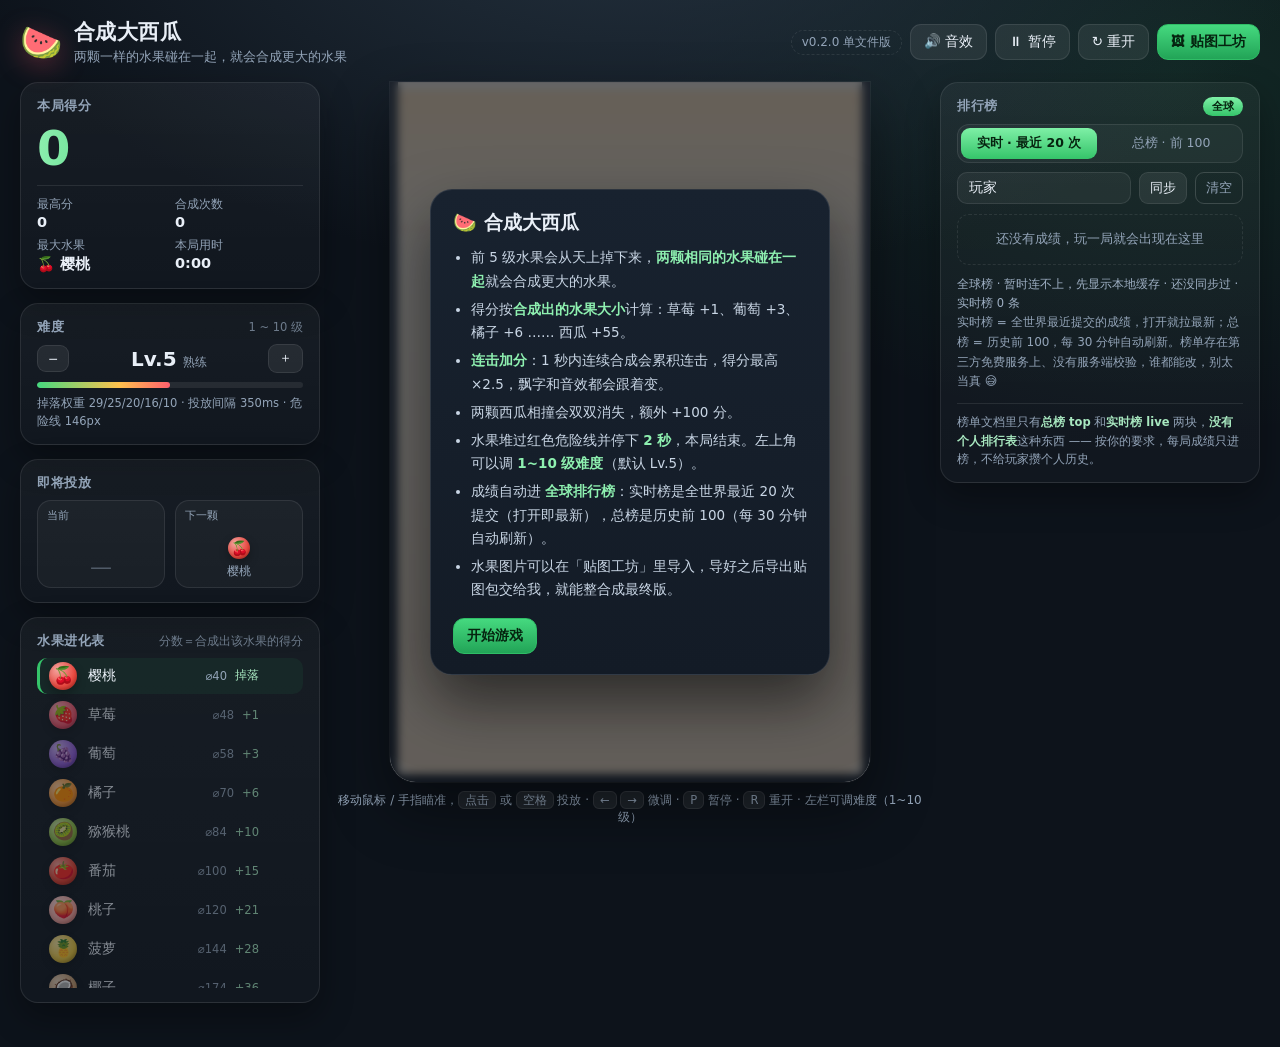
==== 合成大西瓜-单文件版.html @ 617795c7 "feat: 合成大西瓜（11 级水果 / 连击加分 / 1-10 级难度 / 全球排行榜） - 物理：Matter.js，关闭 sleeping 修掉水果半空卡住不下落的 bug，12 次迭代保证堆叠" ====
<!doctype html>
<!--
  合成大西瓜 · 单文件版（自动生成，请勿手改）
  生成时间：2026/10/1 21:22:23
  来源：css/style.css + vendor/matter.min.js + js/config.js + js/assets-builtin.js + js/assets.js + js/boards.js + js/transport.js + js/sync.js + js/engine.js + js/render.js + js/ui.js + js/game.js
  重新生成：node tools/build-single.cjs
-->
<html lang="zh-CN">
  <head>
    <meta charset="utf-8" />
    <meta name="viewport" content="width=device-width, initial-scale=1, viewport-fit=cover" />
    <meta name="color-scheme" content="dark" />
    <title>合成大西瓜 · 单文件版</title>
<style>
/* ===== css/style.css ===== */
/* 合成大西瓜 · 界面样式 */
:root {
  --bg-0: #0d131b;
  --bg-1: #1a2531;
  --panel: rgba(255, 255, 255, 0.045);
  --panel-2: rgba(255, 255, 255, 0.02);
  --line: rgba(255, 255, 255, 0.09);
  --text: #e9eff7;
  --muted: #93a4b8;
  --accent: #35c46a;
  --accent-2: #ffc14d;
  --danger: #ff5f6d;
  --radius: 18px;
  --shadow: 0 14px 34px rgba(0, 0, 0, 0.32);
}

* {
  box-sizing: border-box;
}

html,
body {
  margin: 0;
  padding: 0;
  /* 抽屉是靠 transform 停在屏幕右侧外面的，不禁掉横向溢出会出现横向滚动条 */
  overflow-x: hidden;
}

body {
  min-height: 100vh;
  color: var(--text);
  background:
    radial-gradient(1100px 620px at 50% -12%, #24323f 0%, rgba(36, 50, 63, 0) 62%),
    radial-gradient(760px 520px at 92% 8%, rgba(53, 196, 106, 0.12) 0%, rgba(53, 196, 106, 0) 70%),
    var(--bg-0);
  background-attachment: fixed;
  font-family: 'PingFang SC', 'Microsoft YaHei', system-ui, -apple-system, 'Segoe UI', sans-serif;
  -webkit-font-smoothing: antialiased;
}

.app {
  max-width: 1320px;
  margin: 0 auto;
  padding: 18px 20px 44px;
}

/* ---------- 顶栏 ---------- */

.topbar {
  display: flex;
  align-items: center;
  justify-content: space-between;
  gap: 16px;
  flex-wrap: wrap;
  margin-bottom: 16px;
}

.brand {
  display: flex;
  align-items: center;
  gap: 12px;
}

.brand-logo {
  font-size: 34px;
  line-height: 1;
  filter: drop-shadow(0 6px 14px rgba(255, 90, 110, 0.35));
}

.brand-text h1 {
  margin: 0;
  font-size: 21px;
  letter-spacing: 0.4px;
}

.brand-text p {
  margin: 3px 0 0;
  font-size: 12.5px;
  color: var(--muted);
}

.top-actions {
  display: flex;
  align-items: center;
  gap: 8px;
  flex-wrap: wrap;
}

.version {
  font-size: 12px;
  color: var(--muted);
  border: 1px dashed var(--line);
  border-radius: 999px;
  padding: 3px 10px;
}

/* ---------- 按钮 ---------- */

.btn {
  font: inherit;
  font-size: 13.5px;
  color: var(--text);
  background: rgba(255, 255, 255, 0.07);
  border: 1px solid var(--line);
  border-radius: 11px;
  padding: 8px 13px;
  cursor: pointer;
  transition: transform 0.12s ease, background 0.15s ease, border-color 0.15s ease;
}

.btn:hover:not(:disabled) {
  background: rgba(255, 255, 255, 0.12);
  border-color: rgba(255, 255, 255, 0.2);
}

.btn:active:not(:disabled) {
  transform: translateY(1px);
}

.btn:disabled {
  opacity: 0.4;
  cursor: not-allowed;
}

.btn-primary {
  background: linear-gradient(180deg, #45d97f, #22a457);
  border-color: #2fbd66;
  color: #05230f;
  font-weight: 700;
}

.btn-primary:hover:not(:disabled) {
  background: linear-gradient(180deg, #55e58d, #29b462);
}

.btn-ghost {
  background: transparent;
  border-color: rgba(255, 255, 255, 0.16);
  color: var(--muted);
}

.btn-ghost:hover:not(:disabled) {
  color: var(--text);
}

.btn-mini {
  font-size: 12.5px;
  padding: 5px 10px;
  border-radius: 9px;
}

/* ---------- 布局 ---------- */

.notice {
  margin-bottom: 14px;
  padding: 10px 14px;
  border-radius: 13px;
  background: rgba(255, 193, 77, 0.1);
  border: 1px solid rgba(255, 193, 77, 0.38);
  color: #ffd88a;
  font-size: 12.5px;
  line-height: 1.65;
}

.notice b {
  color: #ffe9bb;
}


.layout {
  display: grid;
  grid-template-columns: 300px minmax(320px, 1fr) 320px;
  grid-template-areas: 'left stage right';
  gap: 16px;
  align-items: start;
}

.col-left {
  grid-area: left;
}
.stage {
  grid-area: stage;
}
.col-right {
  grid-area: right;
}

.col {
  display: flex;
  flex-direction: column;
  gap: 14px;
}

@media (max-width: 1180px) {
  .layout {
    grid-template-columns: 280px minmax(320px, 1fr);
    grid-template-areas:
      'left stage'
      'right stage';
  }
}

@media (max-width: 880px) {
  .layout {
    grid-template-columns: 1fr;
    grid-template-areas:
      'stage'
      'left'
      'right';
  }
}

/* ---------- 面板 ---------- */

.panel {
  background: linear-gradient(180deg, var(--panel), var(--panel-2));
  border: 1px solid var(--line);
  border-radius: var(--radius);
  box-shadow: var(--shadow);
  padding: 14px 16px;
}

.panel-head {
  display: flex;
  align-items: baseline;
  justify-content: space-between;
  gap: 8px;
  margin-bottom: 8px;
}

.panel-title {
  font-size: 13px;
  font-weight: 600;
  color: var(--muted);
  letter-spacing: 0.5px;
}

.panel-hint {
  font-size: 11.5px;
  color: rgba(147, 164, 184, 0.7);
}

.muted {
  color: var(--muted);
  font-size: 12px;
}

/* 记分显示器 */

.score-value {
  font-size: 48px;
  font-weight: 800;
  line-height: 1.05;
  letter-spacing: -1.5px;
  font-variant-numeric: tabular-nums;
  background: linear-gradient(96deg, #8ef0b0 0%, #35c46a 55%, #f4d35e 100%);
  -webkit-background-clip: text;
  background-clip: text;
  color: transparent;
}

.score-value.is-bump {
  animation: bump 0.28s ease;
}

@keyframes bump {
  0% {
    transform: scale(1);
  }
  40% {
    transform: scale(1.09);
  }
  100% {
    transform: scale(1);
  }
}

.score-delta {
  font-size: 15px;
  font-weight: 700;
  color: var(--accent-2);
  opacity: 0;
  transform: translateY(6px);
}

.score-delta.is-pop {
  animation: delta 0.75s ease forwards;
}

@keyframes delta {
  0% {
    opacity: 0;
    transform: translateY(8px);
  }
  25% {
    opacity: 1;
    transform: translateY(0);
  }
  100% {
    opacity: 0;
    transform: translateY(-10px);
  }
}

.score-grid {
  display: grid;
  grid-template-columns: 1fr 1fr;
  gap: 8px 10px;
  margin-top: 12px;
  padding-top: 11px;
  border-top: 1px solid var(--line);
}

.score-grid > div {
  display: flex;
  flex-direction: column;
  gap: 2px;
}

.score-grid .k {
  font-size: 11.5px;
  color: var(--muted);
}

.score-grid b {
  font-size: 14.5px;
  font-variant-numeric: tabular-nums;
}

/* 预告 */

.next-row {
  display: grid;
  grid-template-columns: 1fr 1fr;
  gap: 10px;
}

.next-box {
  position: relative;
  display: flex;
  align-items: flex-end;
  justify-content: center;
  min-height: 88px;
  padding: 10px 8px 8px;
  border-radius: 14px;
  background: rgba(255, 255, 255, 0.035);
  border: 1px solid var(--line);
}

.next-tag {
  position: absolute;
  top: 7px;
  left: 9px;
  font-size: 11px;
  color: var(--muted);
}

.next-fruit {
  display: flex;
  flex-direction: column;
  align-items: center;
  gap: 5px;
}

.preview-name {
  font-size: 11.5px;
  color: var(--muted);
}

.fruit-chip {
  display: inline-grid;
  place-items: center;
  border-radius: 50%;
  overflow: hidden;
  line-height: 1;
  box-shadow: 0 4px 10px rgba(0, 0, 0, 0.28), inset 0 -2px 4px rgba(0, 0, 0, 0.15);
  flex: none;
}

.fruit-chip img {
  width: 100%;
  height: 100%;
  object-fit: contain;
  display: block;
}

/* 进化表 */

.chain {
  list-style: none;
  margin: 0;
  padding: 0;
  max-height: 330px;
  overflow-y: auto;
  display: flex;
  flex-direction: column;
  gap: 3px;
}

.chain-row {
  display: grid;
  grid-template-columns: 34px 1fr auto auto 30px;
  align-items: center;
  gap: 8px;
  padding: 4px 6px;
  border-radius: 10px;
  border-left: 3px solid transparent;
  opacity: 0.52;
  transition: opacity 0.18s ease, background 0.18s ease;
}

.chain-row.is-reached {
  opacity: 1;
  border-left-color: var(--accent);
  background: rgba(53, 196, 106, 0.07);
}

.chain-name {
  font-size: 13.5px;
}

.chain-size,
.chain-score {
  font-size: 11.5px;
  color: var(--muted);
  font-variant-numeric: tabular-nums;
}

.chain-score {
  color: #a8e8c0;
}

.chain-count {
  font-size: 11.5px;
  color: var(--accent-2);
  text-align: right;
  font-variant-numeric: tabular-nums;
}

.chain-swatch {
  display: grid;
  place-items: center;
}

/* ---------- 游戏画面 ---------- */

.stage {
  display: flex;
  flex-direction: column;
  align-items: center;
  gap: 10px;
}

.board-wrap {
  position: relative;
  width: 100%;
  max-width: 480px;
  border-radius: 0 0 26px 26px;
  overflow: hidden;
  box-shadow: 0 26px 60px rgba(0, 0, 0, 0.45), 0 0 0 1px rgba(255, 255, 255, 0.06);
  background: #fdf7ee;
}

#stage-canvas {
  display: block;
  width: 100%;
  height: auto;
  touch-action: none;
  cursor: crosshair;
}

.stage-hint {
  margin: 0;
  font-size: 12px;
  color: var(--muted);
  text-align: center;
}

kbd {
  font-family: inherit;
  font-size: 11.5px;
  padding: 1px 6px;
  border-radius: 6px;
  background: rgba(255, 255, 255, 0.08);
  border: 1px solid var(--line);
}

/* 覆盖层 */

.overlay {
  position: absolute;
  inset: 0;
  /* 用 display 控制显示/隐藏：靠 opacity 过渡的话，首帧或截图时可能还停在透明状态 */
  display: none;
  place-items: center;
  padding: 18px;
  background: rgba(9, 14, 20, 0.62);
  backdrop-filter: blur(4px);
  z-index: 5;
}

.overlay.is-open {
  display: grid;
  animation: overlayIn 0.2s ease;
}

@keyframes overlayIn {
  /* 起点不设成 0：首帧就要看得见，避免任何「明明显示了却看不见」的情况 */
  from {
    opacity: 0.4;
  }
  to {
    opacity: 1;
  }
}

.overlay-card {
  width: 100%;
  max-width: 400px;
  max-height: 100%;
  overflow-y: auto;
  background: linear-gradient(180deg, #18222f, #131b26);
  border: 1px solid rgba(255, 255, 255, 0.11);
  border-radius: 22px;
  box-shadow: 0 28px 60px rgba(0, 0, 0, 0.55);
  padding: 20px 22px;
}

.overlay-card h2 {
  margin: 0 0 10px;
  font-size: 19px;
}

.overlay-body {
  font-size: 13.5px;
  color: #c9d6e5;
  line-height: 1.72;
}

.overlay-body p {
  margin: 0 0 8px;
}

.rules {
  margin: 0;
  padding-left: 18px;
  display: flex;
  flex-direction: column;
  gap: 5px;
}

.rules b {
  color: #8ef0b0;
}

.overlay-actions {
  display: flex;
  gap: 9px;
  flex-wrap: wrap;
  margin-top: 16px;
}

.result-score {
  font-size: 40px;
  font-weight: 800;
  letter-spacing: -1px;
  font-variant-numeric: tabular-nums;
  color: #8ef0b0;
  line-height: 1.1;
}

.result-score span {
  font-size: 14px;
  margin-left: 5px;
  color: var(--muted);
  font-weight: 500;
}

.result-grid {
  display: grid;
  grid-template-columns: 1fr 1fr;
  gap: 8px 12px;
  margin: 12px 0;
  padding: 11px 0;
  border-top: 1px solid var(--line);
  border-bottom: 1px solid var(--line);
}

.result-grid > div {
  display: flex;
  flex-direction: column;
  gap: 2px;
}

.result-grid .k {
  font-size: 11.5px;
  color: var(--muted);
}

.result-rank {
  margin: 0 0 6px;
  font-size: 14px;
}

.result-rank b {
  color: var(--accent-2);
  font-size: 17px;
}

.result-note {
  margin: 0;
  font-size: 12px;
  color: var(--muted);
}

/* ---------- 排行榜 ---------- */

.live-dot {
  font-size: 11px;
  color: #06230f;
  background: linear-gradient(180deg, #7ef0a6, #35c46a);
  border-radius: 999px;
  padding: 2px 9px;
  font-weight: 700;
}

.lb-player-row {
  display: flex;
  gap: 8px;
  margin-bottom: 10px;
}

.lb-player-row input {
  flex: 1;
  min-width: 0;
  font: inherit;
  font-size: 13.5px;
  color: var(--text);
  background: rgba(255, 255, 255, 0.05);
  border: 1px solid var(--line);
  border-radius: 10px;
  padding: 7px 11px;
}

.lb-player-row input:focus {
  outline: none;
  border-color: rgba(53, 196, 106, 0.6);
}

.lb-list {
  list-style: none;
  margin: 0;
  padding: 0;
  display: flex;
  flex-direction: column;
  gap: 4px;
  max-height: 420px;
  overflow-y: auto;
}

.lb-item {
  display: grid;
  grid-template-columns: 26px 1fr 24px auto auto;
  align-items: center;
  gap: 8px;
  padding: 7px 8px;
  border-radius: 11px;
  background: rgba(255, 255, 255, 0.03);
  border: 1px solid transparent;
  font-size: 13px;
}

.lb-rank {
  display: grid;
  place-items: center;
  width: 22px;
  height: 22px;
  border-radius: 7px;
  font-size: 12px;
  font-weight: 700;
  background: rgba(255, 255, 255, 0.07);
  color: var(--muted);
}

.lb-top1 .lb-rank {
  background: linear-gradient(180deg, #ffdd7a, #eeb02c);
  color: #3d2600;
}
.lb-top2 .lb-rank {
  background: linear-gradient(180deg, #e4ecf5, #b6c4d4);
  color: #22303f;
}
.lb-top3 .lb-rank {
  background: linear-gradient(180deg, #f0b98a, #cf8a4f);
  color: #3a1f05;
}

.lb-name {
  overflow: hidden;
  text-overflow: ellipsis;
  white-space: nowrap;
}

.lb-score {
  font-weight: 700;
  font-variant-numeric: tabular-nums;
  color: #a8e8c0;
}

.lb-when {
  font-size: 11px;
  color: var(--muted);
  white-space: nowrap;
}

.lb-item.is-new {
  border-color: rgba(53, 196, 106, 0.7);
  animation: newRow 1.6s ease;
}

@keyframes newRow {
  0% {
    background: rgba(53, 196, 106, 0.45);
    transform: translateX(6px);
  }
  100% {
    background: rgba(255, 255, 255, 0.03);
    transform: translateX(0);
  }
}

.lb-empty {
  padding: 16px 10px;
  text-align: center;
  font-size: 12.5px;
  color: var(--muted);
  border: 1px dashed var(--line);
  border-radius: 12px;
}

.lb-note {
  margin: 11px 0 0;
  font-size: 11.5px;
  line-height: 1.6;
  color: var(--muted);
  border-top: 1px solid var(--line);
  padding-top: 9px;
}

.lb-note b {
  color: #a8e8c0;
}

/* ---------- 贴图工坊抽屉 ---------- */

.drawer {
  position: fixed;
  top: 0;
  right: 0;
  bottom: 0;
  width: min(450px, 94vw);
  background: linear-gradient(180deg, #151e29, #101822);
  border-left: 1px solid rgba(255, 255, 255, 0.09);
  box-shadow: -24px 0 60px rgba(0, 0, 0, 0.45);
  transform: translateX(103%);
  visibility: hidden;
  transition: transform 0.26s cubic-bezier(0.22, 0.61, 0.36, 1), visibility 0.26s;
  z-index: 50;
  display: flex;
  flex-direction: column;
}

.drawer.is-open {
  transform: none;
  visibility: visible;
}

.drawer-head {
  display: flex;
  align-items: flex-start;
  justify-content: space-between;
  gap: 10px;
  padding: 16px 18px 12px;
  border-bottom: 1px solid var(--line);
}

.drawer-head h2 {
  margin: 0;
  font-size: 16px;
}

.drawer-sub {
  margin: 3px 0 0;
  font-size: 12px;
  color: var(--muted);
}

.drawer-body {
  padding: 14px 18px 26px;
  overflow-y: auto;
  display: flex;
  flex-direction: column;
  gap: 12px;
}

.drawer-intro {
  font-size: 12.5px;
  line-height: 1.75;
  color: #b7c5d6;
  background: rgba(255, 255, 255, 0.035);
  border: 1px solid var(--line);
  border-radius: 13px;
  padding: 11px 13px;
}

.drawer-intro p {
  margin: 0;
}

.drawer-intro b {
  color: #8ef0b0;
}

code {
  font-family: ui-monospace, 'Cascadia Mono', Consolas, monospace;
  font-size: 11.5px;
  background: rgba(255, 255, 255, 0.09);
  padding: 1px 5px;
  border-radius: 6px;
}

.drawer-actions {
  display: flex;
  gap: 8px;
  flex-wrap: wrap;
}

.asset-status {
  font-size: 12px;
  color: var(--muted);
}

.status-line {
  display: flex;
  flex-wrap: wrap;
  gap: 6px 14px;
  align-items: center;
}

.status-mode {
  color: #a8e8c0;
  font-weight: 600;
}

.status-note {
  margin-top: 5px;
  color: var(--accent-2);
}

.slots {
  list-style: none;
  margin: 0;
  padding: 0;
  display: flex;
  flex-direction: column;
  gap: 7px;
}

.slot {
  display: grid;
  grid-template-columns: 54px 1fr auto;
  align-items: center;
  gap: 11px;
  padding: 9px 11px;
  border-radius: 14px;
  background: rgba(255, 255, 255, 0.03);
  border: 1px solid var(--line);
  transition: border-color 0.15s ease, background 0.15s ease;
}

.slot.is-drop {
  border-color: rgba(53, 196, 106, 0.75);
  background: rgba(53, 196, 106, 0.09);
}

.slot.has-custom {
  border-color: rgba(53, 196, 106, 0.35);
}

.slot-preview {
  width: 50px;
  height: 50px;
  border-radius: 50%;
  display: grid;
  place-items: center;
  font-size: 26px;
  line-height: 1;
  overflow: hidden;
  box-shadow: inset 0 -3px 7px rgba(0, 0, 0, 0.18), 0 4px 10px rgba(0, 0, 0, 0.25);
}

.slot-preview img {
  width: 100%;
  height: 100%;
  object-fit: contain;
  display: block;
}

.slot-meta {
  display: flex;
  flex-direction: column;
  gap: 1px;
  min-width: 0;
}

.slot-meta b {
  font-size: 13.5px;
}

.slot-meta span {
  font-size: 11.5px;
  color: var(--muted);
}

.slot-src {
  font-style: normal;
  font-size: 11.5px;
  color: #7fd8a3;
  overflow: hidden;
  text-overflow: ellipsis;
  white-space: nowrap;
}

.slot-btns {
  display: flex;
  gap: 6px;
}

.lock-row {
  display: flex;
  align-items: center;
  gap: 10px;
  flex-wrap: wrap;
  padding-top: 10px;
  border-top: 1px solid var(--line);
}

.scrim {
  position: fixed;
  inset: 0;
  background: rgba(7, 11, 16, 0.55);
  backdrop-filter: blur(2px);
  z-index: 40;
}

/* ---------- 提示条 ---------- */

.toast-wrap {
  position: fixed;
  left: 50%;
  bottom: 26px;
  transform: translateX(-50%);
  display: flex;
  flex-direction: column;
  gap: 8px;
  align-items: center;
  z-index: 80;
  pointer-events: none;
  width: max-content;
  max-width: 92vw;
}

.toast {
  font-size: 13px;
  padding: 9px 15px;
  border-radius: 12px;
  background: rgba(22, 31, 42, 0.96);
  border: 1px solid var(--line);
  box-shadow: 0 14px 30px rgba(0, 0, 0, 0.4);
  animation: toastIn 0.22s ease;
  transition: opacity 0.5s ease, transform 0.5s ease;
}

.toast.is-out {
  opacity: 0;
  transform: translateY(8px);
}

.toast-ok {
  border-color: rgba(53, 196, 106, 0.55);
}

.toast-bad {
  border-color: rgba(255, 95, 109, 0.55);
}

@keyframes toastIn {
  from {
    opacity: 0;
    transform: translateY(10px);
  }
  to {
    opacity: 1;
    transform: translateY(0);
  }
}

/* 滚动条 */

.chain::-webkit-scrollbar,
.lb-list::-webkit-scrollbar,
.drawer-body::-webkit-scrollbar,
.overlay-card::-webkit-scrollbar {
  width: 8px;
}

.chain::-webkit-scrollbar-thumb,
.lb-list::-webkit-scrollbar-thumb,
.drawer-body::-webkit-scrollbar-thumb,
.overlay-card::-webkit-scrollbar-thumb {
  background: rgba(255, 255, 255, 0.12);
  border-radius: 8px;
}

.notice-error {
  background: rgba(255, 95, 109, 0.12);
  border-color: rgba(255, 95, 109, 0.5);
  color: #ffb3ba;
}

.preview-empty {
  font-size: 22px;
  color: rgba(147, 164, 184, 0.45);
}

/* ---------- 连击 ---------- */

.combo {
  display: none;
  position: relative;
  align-items: center;
  gap: 8px;
  margin-top: 7px;
  padding: 6px 10px 9px;
  border-radius: 12px;
  background: linear-gradient(90deg, rgba(255, 209, 102, 0.18), rgba(255, 209, 102, 0.04));
  border: 1px solid rgba(255, 209, 102, 0.35);
  overflow: hidden;
}

.combo.is-on {
  display: flex;
}

.combo.is-hot {
  border-color: rgba(255, 138, 76, 0.7);
  background: linear-gradient(90deg, rgba(255, 138, 76, 0.3), rgba(255, 209, 102, 0.06));
}

.combo-label {
  font-size: 11.5px;
  color: #ffd166;
  letter-spacing: 1px;
}

.combo b {
  font-size: 20px;
  line-height: 1;
  color: #ffd166;
  font-variant-numeric: tabular-nums;
}

.combo.is-hot b {
  color: #ff9f5a;
  text-shadow: 0 0 12px rgba(255, 138, 76, 0.65);
}

.combo-mult {
  font-size: 11.5px;
  color: #ffe9a8;
}

.combo-bar {
  position: absolute;
  left: 0;
  right: 0;
  bottom: 0;
  height: 3px;
  background: rgba(255, 255, 255, 0.12);
}

.combo-bar em {
  display: block;
  height: 100%;
  transform-origin: left center;
  background: linear-gradient(90deg, #ffd166, #ff8a4c);
}

/* ---------- 难度 ---------- */

.diff-row {
  display: flex;
  align-items: center;
  gap: 10px;
}

.diff-value {
  flex: 1;
  display: flex;
  align-items: baseline;
  justify-content: center;
  gap: 6px;
}

.diff-value b {
  font-size: 20px;
  font-variant-numeric: tabular-nums;
}

.diff-value span {
  font-size: 12px;
  color: var(--muted);
}

.diff-track {
  height: 6px;
  margin: 9px 0 7px;
  border-radius: 999px;
  background: rgba(255, 255, 255, 0.08);
  overflow: hidden;
}

.diff-track i {
  display: block;
  height: 100%;
  border-radius: 999px;
  background: linear-gradient(90deg, #45d97f, #ffc14d 62%, #ff5f6d);
  transition: width 0.18s ease;
}

.diff-hint {
  margin: 0;
  font-size: 11.5px;
  line-height: 1.5;
  color: var(--muted);
}

/* ---------- 排行榜状态 ---------- */

.lb-status {
  margin: 10px 0 0;
  font-size: 11.5px;
  line-height: 1.65;
  color: #9fb0c4;
}

.lb-status b {
  color: #a8e8c0;
}

.lb-diff {
  margin-left: 6px;
  padding: 0 4px;
  font-size: 10.5px;
  color: #9fb0c4;
  border: 1px solid var(--line);
  border-radius: 6px;
}

.lb-item.is-pending {
  border-color: rgba(255, 193, 77, 0.5);
  background: rgba(255, 193, 77, 0.07);
}

.lb-item.is-pending .lb-rank {
  background: rgba(255, 193, 77, 0.25);
  color: #ffd88a;
}

.lb-item.is-pending .lb-when {
  color: #ffc14d;
}

.live-dot.is-local {
  background: rgba(255, 255, 255, 0.14);
  color: var(--muted);
}

/* ---------- 排行榜页签 ---------- */

.lb-tabs {
  display: grid;
  grid-template-columns: 1fr 1fr;
  gap: 6px;
  margin-bottom: 9px;
  padding: 3px;
  border-radius: 12px;
  background: rgba(255, 255, 255, 0.04);
  border: 1px solid var(--line);
}

.lb-tab {
  font: inherit;
  font-size: 12.5px;
  color: var(--muted);
  background: transparent;
  border: 0;
  border-radius: 9px;
  padding: 7px 6px;
  cursor: pointer;
  transition: background 0.15s ease, color 0.15s ease;
}

.lb-tab:hover {
  color: var(--text);
}

.lb-tab.is-on {
  color: #06230f;
  font-weight: 700;
  background: linear-gradient(180deg, #7ef0a6, #35c46a);
}

</style>
</head>
  <body>
    <div class="app">
      <header class="topbar">
        <div class="brand">
          <span class="brand-logo">🍉</span>
          <div class="brand-text">
            <h1>合成大西瓜</h1>
            <p>两颗一样的水果碰在一起，就会合成更大的水果</p>
          </div>
        </div>
        <div class="top-actions">
          <span class="version" id="app-version">v0.1 设计预览</span>
          <button class="btn" id="btn-sound" type="button">🔊 音效</button>
          <button class="btn" id="btn-pause" type="button">⏸ 暂停</button>
          <button class="btn" id="btn-restart" type="button">↻ 重开</button>
          <button class="btn btn-primary" id="btn-workshop" type="button">🖼 贴图工坊</button>
        </div>
      </header>

      <div class="notice" id="storage-warning" hidden>
        ⚠️ 当前是用 <code>file://</code> 直接打开的，浏览器可能不允许本页保存数据，
        导入的水果图片和排行榜会记不住。建议双击同目录下的 <b>启动游戏.cmd</b>，用本地服务器打开。
      </div>

      <div class="notice notice-error" id="boot-error" hidden></div>

      <main class="layout">
        <!-- 左栏：记分显示器 + 预告 + 进化表 -->
        <aside class="col col-left">
          <section class="panel score-panel">
            <div class="panel-head">
              <span class="panel-title">本局得分</span>
              <span class="score-delta" id="hud-delta"></span>
            </div>
            <div class="score-value" id="hud-score">0</div>
            <div class="combo" id="hud-combo">
              <span class="combo-label">连击</span>
              <b id="hud-combo-count"></b>
              <span class="combo-mult" id="hud-combo-mult"></span>
              <i class="combo-bar"><em id="hud-combo-bar"></em></i>
            </div>
            <div class="score-grid">
              <div><span class="k">最高分</span><b id="hud-best">0</b></div>
              <div><span class="k">合成次数</span><b id="hud-merges">0</b></div>
              <div><span class="k">最大水果</span><b id="hud-maxtier">🍒 樱桃</b></div>
              <div><span class="k">本局用时</span><b id="hud-time">0:00</b></div>
            </div>
          </section>

          <section class="panel diff-panel">
            <div class="panel-head">
              <span class="panel-title">难度</span>
              <span class="panel-hint">1 ~ 10 级</span>
            </div>
            <div class="diff-row">
              <button class="btn btn-mini" id="diff-minus" type="button" aria-label="降低难度">−</button>
              <div class="diff-value">
                <b id="diff-level">Lv.5</b>
                <span id="diff-name">熟练</span>
              </div>
              <button class="btn btn-mini" id="diff-plus" type="button" aria-label="提高难度">＋</button>
            </div>
            <div class="diff-track"><i id="diff-bar" style="width: 50%"></i></div>
            <p class="diff-hint" id="diff-hint">掉落权重 · 投放间隔 · 危险线</p>
          </section>

          <section class="panel next-panel">
            <div class="panel-head"><span class="panel-title">即将投放</span></div>
            <div class="next-row">
              <div class="next-box">
                <span class="next-tag">当前</span>
                <div class="next-fruit" id="hud-current"></div>
              </div>
              <div class="next-box">
                <span class="next-tag">下一颗</span>
                <div class="next-fruit" id="hud-next"></div>
              </div>
            </div>
          </section>

          <section class="panel chain-panel">
            <div class="panel-head">
              <span class="panel-title">水果进化表</span>
              <span class="panel-hint">分数＝合成出该水果的得分</span>
            </div>
            <ol class="chain" id="chain-list"></ol>
          </section>
        </aside>

        <!-- 中间：游戏画面 -->
        <section class="stage">
          <div class="board-wrap">
            <canvas id="stage-canvas" width="480" height="700" aria-label="合成大西瓜游戏画面"></canvas>
            <div class="overlay" id="overlay" hidden>
              <div class="overlay-card">
                <h2 id="overlay-title"></h2>
                <div class="overlay-body" id="overlay-body"></div>
                <div class="overlay-actions" id="overlay-actions"></div>
              </div>
            </div>
          </div>
          <p class="stage-hint">
            移动鼠标 / 手指瞄准，<kbd>点击</kbd> 或 <kbd>空格</kbd> 投放 · <kbd>←</kbd> <kbd>→</kbd> 微调 ·
            <kbd>P</kbd> 暂停 · <kbd>R</kbd> 重开 · 左栏可调难度（1~10 级）
          </p>
        </section>

        <!-- 右栏：排行榜 -->
        <aside class="col col-right">
          <section class="panel board-panel">
            <div class="panel-head">
              <span class="panel-title">排行榜</span>
              <span class="live-dot" id="lb-live">全球</span>
            </div>
            <div class="lb-tabs" role="tablist">
              <button class="lb-tab is-on" id="lb-tab-live" type="button" role="tab">实时 · 最近 20 次</button>
              <button class="lb-tab" id="lb-tab-top" type="button" role="tab">总榜 · 前 100</button>
            </div>
            <div class="lb-player-row">
              <input id="lb-player" maxlength="12" placeholder="你的名字" value="玩家" />
              <button class="btn btn-mini" id="lb-refresh" type="button">同步</button>
              <button class="btn btn-mini btn-ghost" id="lb-clear" type="button">清空</button>
            </div>
            <ol class="lb-list" id="lb-list"></ol>
            <p class="lb-status" id="lb-status"></p>
            <p class="lb-note" id="lb-note"></p>
          </section>
        </aside>
      </main>
    </div>

    <!-- 贴图工坊 -->
    <aside class="drawer" id="drawer" aria-label="水果贴图工坊">
      <header class="drawer-head">
        <div>
          <h2>🖼 水果贴图工坊</h2>
          <p class="drawer-sub">给 11 级水果各配一张图片，随时可以换</p>
        </div>
        <button class="btn btn-mini btn-ghost" id="drawer-close" type="button">关闭</button>
      </header>
      <div class="drawer-body">
        <div class="drawer-intro">
          <p>
            <b>第一步</b>：给每一级水果选一张图片（点「选图片」，或把图片直接拖到对应格子上）。<br />
            <b>第二步</b>：批量导入时文件名带序号或水果名就能自动分配，例如
            <code>01-cherry.png</code>、<code>02.png</code>、<code>葡萄.webp</code>。<br />
            <b>第三步</b>：点「导出贴图包」下载 <code>.json</code>，把它发给我；我把它内嵌进最终版，
            之后游戏固定使用这套图片，导入功能自动关闭，图片就不可再改了。
          </p>
        </div>

        <div class="drawer-actions">
          <button class="btn" id="btn-batch" type="button">批量导入</button>
          <button class="btn" id="btn-import-pack" type="button">导入贴图包</button>
          <button class="btn btn-primary" id="btn-export-pack" type="button">⬇ 导出贴图包</button>
          <button class="btn btn-ghost" id="btn-clear-assets" type="button">全部清除</button>
        </div>

        <div class="asset-status" id="asset-status"></div>
        <ol class="slots" id="slots"></ol>

        <div class="lock-row">
          <button class="btn" id="btn-lock" type="button">🔒 标记为最终贴图</button>
          <span class="muted">只是打个标记；真正的「不可再改」是整合进最终版之后</span>
        </div>
      </div>
    </aside>
    <div class="scrim" id="scrim" hidden></div>

    <div class="toast-wrap" id="toast-wrap"></div>

    <input type="file" id="file-slot" accept="image/*" hidden />
    <input type="file" id="file-batch" accept="image/*" multiple hidden />
    <input type="file" id="file-pack" accept=".json,application/json" hidden />

    <script>
      window.SUIKA_STANDALONE = true; // 单文件版标记（由 tools/build-single.cjs 注入）
    </script>
    <script>
      // 启动阶段如果出错，直接把错误显示在页面上，避免只有一片空白
      (function () {
        function report(msg) {
          var n = document.getElementById('boot-error');
          if (!n) return;
          n.hidden = false;
          n.textContent = '⚠️ 页面出错了：' + msg;
        }
        window.addEventListener('error', function (e) {
          var file = String(e.filename || '').split('/').pop();
          report((e.message || e.error) + (file ? '（' + file + ':' + e.lineno + '）' : ''));
        });
        window.SUIKA_ON_ERROR = function (err, where) {
          report('游戏事件「' + where + '」处理失败：' + ((err && err.message) || err));
        };
      })();
    </script>
<script>
/* ===== vendor/matter.min.js ===== */
/*!
 * matter-js 0.20.0 by @liabru
 * http://brm.io/matter-js/
 * License MIT
 */
!function(e,t){"object"==typeof exports&&"object"==typeof module?module.exports=t():"function"==typeof define&&define.amd?define("Matter",[],t):"object"==typeof exports?exports.Matter=t():e.Matter=t()}(this,(function(){return function(e){var t={};function n(o){if(t[o])return t[o].exports;var i=t[o]={i:o,l:!1,exports:{}};return e[o].call(i.exports,i,i.exports,n),i.l=!0,i.exports}return n.m=e,n.c=t,n.d=function(e,t,o){n.o(e,t)||Object.defineProperty(e,t,{enumerable:!0,get:o})},n.r=function(e){"undefined"!=typeof Symbol&&Symbol.toStringTag&&Object.defineProperty(e,Symbol.toStringTag,{value:"Module"}),Object.defineProperty(e,"__esModule",{value:!0})},n.t=function(e,t){if(1&t&&(e=n(e)),8&t)return e;if(4&t&&"object"==typeof e&&e&&e.__esModule)return e;var o=Object.create(null);if(n.r(o),Object.defineProperty(o,"default",{enumerable:!0,value:e}),2&t&&"string"!=typeof e)for(var i in e)n.d(o,i,function(t){return e[t]}.bind(null,i));return o},n.n=function(e){var t=e&&e.__esModule?function(){return e.default}:function(){return e};return n.d(t,"a",t),t},n.o=function(e,t){return Object.prototype.hasOwnProperty.call(e,t)},n.p="",n(n.s=20)}([function(e,t){var n={};e.exports=n,function(){n._baseDelta=1e3/60,n._nextId=0,n._seed=0,n._nowStartTime=+new Date,n._warnedOnce={},n._decomp=null,n.extend=function(e,t){var o,i;"boolean"==typeof t?(o=2,i=t):(o=1,i=!0);for(var r=o;r<arguments.length;r++){var a=arguments[r];if(a)for(var s in a)i&&a[s]&&a[s].constructor===Object?e[s]&&e[s].constructor!==Object?e[s]=a[s]:(e[s]=e[s]||{},n.extend(e[s],i,a[s])):e[s]=a[s]}return e},n.clone=function(e,t){return n.extend({},t,e)},n.keys=function(e){if(Object.keys)return Object.keys(e);var t=[];for(var n in e)t.push(n);return t},n.values=function(e){var t=[];if(Object.keys){for(var n=Object.keys(e),o=0;o<n.length;o++)t.push(e[n[o]]);return t}for(var i in e)t.push(e[i]);return t},n.get=function(e,t,n,o){t=t.split(".").slice(n,o);for(var i=0;i<t.length;i+=1)e=e[t[i]];return e},n.set=function(e,t,o,i,r){var a=t.split(".").slice(i,r);return n.get(e,t,0,-1)[a[a.length-1]]=o,o},n.shuffle=function(e){for(var t=e.length-1;t>0;t--){var o=Math.floor(n.random()*(t+1)),i=e[t];e[t]=e[o],e[o]=i}return e},n.choose=function(e){return e[Math.floor(n.random()*e.length)]},n.isElement=function(e){return"undefined"!=typeof HTMLElement?e instanceof HTMLElement:!!(e&&e.nodeType&&e.nodeName)},n.isArray=function(e){return"[object Array]"===Object.prototype.toString.call(e)},n.isFunction=function(e){return"function"==typeof e},n.isPlainObject=function(e){return"object"==typeof e&&e.constructor===Object},n.isString=function(e){return"[object String]"===toString.call(e)},n.clamp=function(e,t,n){return e<t?t:e>n?n:e},n.sign=function(e){return e<0?-1:1},n.now=function(){if("undefined"!=typeof window&&window.performance){if(window.performance.now)return window.performance.now();if(window.performance.webkitNow)return window.performance.webkitNow()}return Date.now?Date.now():new Date-n._nowStartTime},n.random=function(t,n){return n=void 0!==n?n:1,(t=void 0!==t?t:0)+e()*(n-t)};var e=function(){return n._seed=(9301*n._seed+49297)%233280,n._seed/233280};n.colorToNumber=function(e){return 3==(e=e.replace("#","")).length&&(e=e.charAt(0)+e.charAt(0)+e.charAt(1)+e.charAt(1)+e.charAt(2)+e.charAt(2)),parseInt(e,16)},n.logLevel=1,n.log=function(){console&&n.logLevel>0&&n.logLevel<=3&&console.log.apply(console,["matter-js:"].concat(Array.prototype.slice.call(arguments)))},n.info=function(){console&&n.logLevel>0&&n.logLevel<=2&&console.info.apply(console,["matter-js:"].concat(Array.prototype.slice.call(arguments)))},n.warn=function(){console&&n.logLevel>0&&n.logLevel<=3&&console.warn.apply(console,["matter-js:"].concat(Array.prototype.slice.call(arguments)))},n.warnOnce=function(){var e=Array.prototype.slice.call(arguments).join(" ");n._warnedOnce[e]||(n.warn(e),n._warnedOnce[e]=!0)},n.deprecated=function(e,t,o){e[t]=n.chain((function(){n.warnOnce("🔅 deprecated 🔅",o)}),e[t])},n.nextId=function(){return n._nextId++},n.indexOf=function(e,t){if(e.indexOf)return e.indexOf(t);for(var n=0;n<e.length;n++)if(e[n]===t)return n;return-1},n.map=function(e,t){if(e.map)return e.map(t);for(var n=[],o=0;o<e.length;o+=1)n.push(t(e[o]));return n},n.topologicalSort=function(e){var t=[],o=[],i=[];for(var r in e)o[r]||i[r]||n._topologicalSort(r,o,i,e,t);return t},n._topologicalSort=function(e,t,o,i,r){var a=i[e]||[];o[e]=!0;for(var s=0;s<a.length;s+=1){var l=a[s];o[l]||(t[l]||n._topologicalSort(l,t,o,i,r))}o[e]=!1,t[e]=!0,r.push(e)},n.chain=function(){for(var e=[],t=0;t<arguments.length;t+=1){var n=arguments[t];n._chained?e.push.apply(e,n._chained):e.push(n)}var o=function(){for(var t,n=new Array(arguments.length),o=0,i=arguments.length;o<i;o++)n[o]=arguments[o];for(o=0;o<e.length;o+=1){var r=e[o].apply(t,n);void 0!==r&&(t=r)}return t};return o._chained=e,o},n.chainPathBefore=function(e,t,o){return n.set(e,t,n.chain(o,n.get(e,t)))},n.chainPathAfter=function(e,t,o){return n.set(e,t,n.chain(n.get(e,t),o))},n.setDecomp=function(e){n._decomp=e},n.getDecomp=function(){var e=n._decomp;try{e||"undefined"==typeof window||(e=window.decomp),e||"undefined"==typeof global||(e=global.decomp)}catch(t){e=null}return e}}()},function(e,t){var n={};e.exports=n,n.create=function(e){var t={min:{x:0,y:0},max:{x:0,y:0}};return e&&n.update(t,e),t},n.update=function(e,t,n){e.min.x=1/0,e.max.x=-1/0,e.min.y=1/0,e.max.y=-1/0;for(var o=0;o<t.length;o++){var i=t[o];i.x>e.max.x&&(e.max.x=i.x),i.x<e.min.x&&(e.min.x=i.x),i.y>e.max.y&&(e.max.y=i.y),i.y<e.min.y&&(e.min.y=i.y)}n&&(n.x>0?e.max.x+=n.x:e.min.x+=n.x,n.y>0?e.max.y+=n.y:e.min.y+=n.y)},n.contains=function(e,t){return t.x>=e.min.x&&t.x<=e.max.x&&t.y>=e.min.y&&t.y<=e.max.y},n.overlaps=function(e,t){return e.min.x<=t.max.x&&e.max.x>=t.min.x&&e.max.y>=t.min.y&&e.min.y<=t.max.y},n.translate=function(e,t){e.min.x+=t.x,e.max.x+=t.x,e.min.y+=t.y,e.max.y+=t.y},n.shift=function(e,t){var n=e.max.x-e.min.x,o=e.max.y-e.min.y;e.min.x=t.x,e.max.x=t.x+n,e.min.y=t.y,e.max.y=t.y+o}},function(e,t){var n={};e.exports=n,n.create=function(e,t){return{x:e||0,y:t||0}},n.clone=function(e){return{x:e.x,y:e.y}},n.magnitude=function(e){return Math.sqrt(e.x*e.x+e.y*e.y)},n.magnitudeSquared=function(e){return e.x*e.x+e.y*e.y},n.rotate=function(e,t,n){var o=Math.cos(t),i=Math.sin(t);n||(n={});var r=e.x*o-e.y*i;return n.y=e.x*i+e.y*o,n.x=r,n},n.rotateAbout=function(e,t,n,o){var i=Math.cos(t),r=Math.sin(t);o||(o={});var a=n.x+((e.x-n.x)*i-(e.y-n.y)*r);return o.y=n.y+((e.x-n.x)*r+(e.y-n.y)*i),o.x=a,o},n.normalise=function(e){var t=n.magnitude(e);return 0===t?{x:0,y:0}:{x:e.x/t,y:e.y/t}},n.dot=function(e,t){return e.x*t.x+e.y*t.y},n.cross=function(e,t){return e.x*t.y-e.y*t.x},n.cross3=function(e,t,n){return(t.x-e.x)*(n.y-e.y)-(t.y-e.y)*(n.x-e.x)},n.add=function(e,t,n){return n||(n={}),n.x=e.x+t.x,n.y=e.y+t.y,n},n.sub=function(e,t,n){return n||(n={}),n.x=e.x-t.x,n.y=e.y-t.y,n},n.mult=function(e,t){return{x:e.x*t,y:e.y*t}},n.div=function(e,t){return{x:e.x/t,y:e.y/t}},n.perp=function(e,t){return{x:(t=!0===t?-1:1)*-e.y,y:t*e.x}},n.neg=function(e){return{x:-e.x,y:-e.y}},n.angle=function(e,t){return Math.atan2(t.y-e.y,t.x-e.x)},n._temp=[n.create(),n.create(),n.create(),n.create(),n.create(),n.create()]},function(e,t,n){var o={};e.exports=o;var i=n(2),r=n(0);o.create=function(e,t){for(var n=[],o=0;o<e.length;o++){var i=e[o],r={x:i.x,y:i.y,index:o,body:t,isInternal:!1};n.push(r)}return n},o.fromPath=function(e,t){var n=[];return e.replace(/L?\s*([-\d.e]+)[\s,]*([-\d.e]+)*/gi,(function(e,t,o){n.push({x:parseFloat(t),y:parseFloat(o)})})),o.create(n,t)},o.centre=function(e){for(var t,n,r,a=o.area(e,!0),s={x:0,y:0},l=0;l<e.length;l++)r=(l+1)%e.length,t=i.cross(e[l],e[r]),n=i.mult(i.add(e[l],e[r]),t),s=i.add(s,n);return i.div(s,6*a)},o.mean=function(e){for(var t={x:0,y:0},n=0;n<e.length;n++)t.x+=e[n].x,t.y+=e[n].y;return i.div(t,e.length)},o.area=function(e,t){for(var n=0,o=e.length-1,i=0;i<e.length;i++)n+=(e[o].x-e[i].x)*(e[o].y+e[i].y),o=i;return t?n/2:Math.abs(n)/2},o.inertia=function(e,t){for(var n,o,r=0,a=0,s=e,l=0;l<s.length;l++)o=(l+1)%s.length,r+=(n=Math.abs(i.cross(s[o],s[l])))*(i.dot(s[o],s[o])+i.dot(s[o],s[l])+i.dot(s[l],s[l])),a+=n;return t/6*(r/a)},o.translate=function(e,t,n){n=void 0!==n?n:1;var o,i=e.length,r=t.x*n,a=t.y*n;for(o=0;o<i;o++)e[o].x+=r,e[o].y+=a;return e},o.rotate=function(e,t,n){if(0!==t){var o,i,r,a,s=Math.cos(t),l=Math.sin(t),c=n.x,u=n.y,d=e.length;for(a=0;a<d;a++)i=(o=e[a]).x-c,r=o.y-u,o.x=c+(i*s-r*l),o.y=u+(i*l+r*s);return e}},o.contains=function(e,t){for(var n,o=t.x,i=t.y,r=e.length,a=e[r-1],s=0;s<r;s++){if(n=e[s],(o-a.x)*(n.y-a.y)+(i-a.y)*(a.x-n.x)>0)return!1;a=n}return!0},o.scale=function(e,t,n,r){if(1===t&&1===n)return e;var a,s;r=r||o.centre(e);for(var l=0;l<e.length;l++)a=e[l],s=i.sub(a,r),e[l].x=r.x+s.x*t,e[l].y=r.y+s.y*n;return e},o.chamfer=function(e,t,n,o,a){t="number"==typeof t?[t]:t||[8],n=void 0!==n?n:-1,o=o||2,a=a||14;for(var s=[],l=0;l<e.length;l++){var c=e[l-1>=0?l-1:e.length-1],u=e[l],d=e[(l+1)%e.length],p=t[l<t.length?l:t.length-1];if(0!==p){var f=i.normalise({x:u.y-c.y,y:c.x-u.x}),v=i.normalise({x:d.y-u.y,y:u.x-d.x}),m=Math.sqrt(2*Math.pow(p,2)),y=i.mult(r.clone(f),p),g=i.normalise(i.mult(i.add(f,v),.5)),x=i.sub(u,i.mult(g,m)),h=n;-1===n&&(h=1.75*Math.pow(p,.32)),(h=r.clamp(h,o,a))%2==1&&(h+=1);for(var b=Math.acos(i.dot(f,v))/h,S=0;S<h;S++)s.push(i.add(i.rotate(y,b*S),x))}else s.push(u)}return s},o.clockwiseSort=function(e){var t=o.mean(e);return e.sort((function(e,n){return i.angle(t,e)-i.angle(t,n)})),e},o.isConvex=function(e){var t,n,o,i,r=0,a=e.length;if(a<3)return null;for(t=0;t<a;t++)if(o=(t+2)%a,i=(e[n=(t+1)%a].x-e[t].x)*(e[o].y-e[n].y),(i-=(e[n].y-e[t].y)*(e[o].x-e[n].x))<0?r|=1:i>0&&(r|=2),3===r)return!1;return 0!==r||null},o.hull=function(e){var t,n,o=[],r=[];for((e=e.slice(0)).sort((function(e,t){var n=e.x-t.x;return 0!==n?n:e.y-t.y})),n=0;n<e.length;n+=1){for(t=e[n];r.length>=2&&i.cross3(r[r.length-2],r[r.length-1],t)<=0;)r.pop();r.push(t)}for(n=e.length-1;n>=0;n-=1){for(t=e[n];o.length>=2&&i.cross3(o[o.length-2],o[o.length-1],t)<=0;)o.pop();o.push(t)}return o.pop(),r.pop(),o.concat(r)}},function(e,t,n){var o={};e.exports=o;var i=n(3),r=n(2),a=n(7),s=n(0),l=n(1),c=n(11);!function(){o._timeCorrection=!0,o._inertiaScale=4,o._nextCollidingGroupId=1,o._nextNonCollidingGroupId=-1,o._nextCategory=1,o._baseDelta=1e3/60,o.create=function(t){var n={id:s.nextId(),type:"body",label:"Body",parts:[],plugin:{},angle:0,vertices:i.fromPath("L 0 0 L 40 0 L 40 40 L 0 40"),position:{x:0,y:0},force:{x:0,y:0},torque:0,positionImpulse:{x:0,y:0},constraintImpulse:{x:0,y:0,angle:0},totalContacts:0,speed:0,angularSpeed:0,velocity:{x:0,y:0},angularVelocity:0,isSensor:!1,isStatic:!1,isSleeping:!1,motion:0,sleepThreshold:60,density:.001,restitution:0,friction:.1,frictionStatic:.5,frictionAir:.01,collisionFilter:{category:1,mask:4294967295,group:0},slop:.05,timeScale:1,render:{visible:!0,opacity:1,strokeStyle:null,fillStyle:null,lineWidth:null,sprite:{xScale:1,yScale:1,xOffset:0,yOffset:0}},events:null,bounds:null,chamfer:null,circleRadius:0,positionPrev:null,anglePrev:0,parent:null,axes:null,area:0,mass:0,inertia:0,deltaTime:1e3/60,_original:null},o=s.extend(n,t);return e(o,t),o},o.nextGroup=function(e){return e?o._nextNonCollidingGroupId--:o._nextCollidingGroupId++},o.nextCategory=function(){return o._nextCategory=o._nextCategory<<1,o._nextCategory};var e=function(e,t){t=t||{},o.set(e,{bounds:e.bounds||l.create(e.vertices),positionPrev:e.positionPrev||r.clone(e.position),anglePrev:e.anglePrev||e.angle,vertices:e.vertices,parts:e.parts||[e],isStatic:e.isStatic,isSleeping:e.isSleeping,parent:e.parent||e}),i.rotate(e.vertices,e.angle,e.position),c.rotate(e.axes,e.angle),l.update(e.bounds,e.vertices,e.velocity),o.set(e,{axes:t.axes||e.axes,area:t.area||e.area,mass:t.mass||e.mass,inertia:t.inertia||e.inertia});var n=e.isStatic?"#14151f":s.choose(["#f19648","#f5d259","#f55a3c","#063e7b","#ececd1"]),a=e.isStatic?"#555":"#ccc",u=e.isStatic&&null===e.render.fillStyle?1:0;e.render.fillStyle=e.render.fillStyle||n,e.render.strokeStyle=e.render.strokeStyle||a,e.render.lineWidth=e.render.lineWidth||u,e.render.sprite.xOffset+=-(e.bounds.min.x-e.position.x)/(e.bounds.max.x-e.bounds.min.x),e.render.sprite.yOffset+=-(e.bounds.min.y-e.position.y)/(e.bounds.max.y-e.bounds.min.y)};o.set=function(e,t,n){var i;for(i in"string"==typeof t&&(i=t,(t={})[i]=n),t)if(Object.prototype.hasOwnProperty.call(t,i))switch(n=t[i],i){case"isStatic":o.setStatic(e,n);break;case"isSleeping":a.set(e,n);break;case"mass":o.setMass(e,n);break;case"density":o.setDensity(e,n);break;case"inertia":o.setInertia(e,n);break;case"vertices":o.setVertices(e,n);break;case"position":o.setPosition(e,n);break;case"angle":o.setAngle(e,n);break;case"velocity":o.setVelocity(e,n);break;case"angularVelocity":o.setAngularVelocity(e,n);break;case"speed":o.setSpeed(e,n);break;case"angularSpeed":o.setAngularSpeed(e,n);break;case"parts":o.setParts(e,n);break;case"centre":o.setCentre(e,n);break;default:e[i]=n}},o.setStatic=function(e,t){for(var n=0;n<e.parts.length;n++){var o=e.parts[n];t?(o.isStatic||(o._original={restitution:o.restitution,friction:o.friction,mass:o.mass,inertia:o.inertia,density:o.density,inverseMass:o.inverseMass,inverseInertia:o.inverseInertia}),o.restitution=0,o.friction=1,o.mass=o.inertia=o.density=1/0,o.inverseMass=o.inverseInertia=0,o.positionPrev.x=o.position.x,o.positionPrev.y=o.position.y,o.anglePrev=o.angle,o.angularVelocity=0,o.speed=0,o.angularSpeed=0,o.motion=0):o._original&&(o.restitution=o._original.restitution,o.friction=o._original.friction,o.mass=o._original.mass,o.inertia=o._original.inertia,o.density=o._original.density,o.inverseMass=o._original.inverseMass,o.inverseInertia=o._original.inverseInertia,o._original=null),o.isStatic=t}},o.setMass=function(e,t){var n=e.inertia/(e.mass/6);e.inertia=n*(t/6),e.inverseInertia=1/e.inertia,e.mass=t,e.inverseMass=1/e.mass,e.density=e.mass/e.area},o.setDensity=function(e,t){o.setMass(e,t*e.area),e.density=t},o.setInertia=function(e,t){e.inertia=t,e.inverseInertia=1/e.inertia},o.setVertices=function(e,t){t[0].body===e?e.vertices=t:e.vertices=i.create(t,e),e.axes=c.fromVertices(e.vertices),e.area=i.area(e.vertices),o.setMass(e,e.density*e.area);var n=i.centre(e.vertices);i.translate(e.vertices,n,-1),o.setInertia(e,o._inertiaScale*i.inertia(e.vertices,e.mass)),i.translate(e.vertices,e.position),l.update(e.bounds,e.vertices,e.velocity)},o.setParts=function(e,t,n){var r;for(t=t.slice(0),e.parts.length=0,e.parts.push(e),e.parent=e,r=0;r<t.length;r++){var a=t[r];a!==e&&(a.parent=e,e.parts.push(a))}if(1!==e.parts.length){if(n=void 0===n||n){var s=[];for(r=0;r<t.length;r++)s=s.concat(t[r].vertices);i.clockwiseSort(s);var l=i.hull(s),c=i.centre(l);o.setVertices(e,l),i.translate(e.vertices,c)}var u=o._totalProperties(e);e.area=u.area,e.parent=e,e.position.x=u.centre.x,e.position.y=u.centre.y,e.positionPrev.x=u.centre.x,e.positionPrev.y=u.centre.y,o.setMass(e,u.mass),o.setInertia(e,u.inertia),o.setPosition(e,u.centre)}},o.setCentre=function(e,t,n){n?(e.positionPrev.x+=t.x,e.positionPrev.y+=t.y,e.position.x+=t.x,e.position.y+=t.y):(e.positionPrev.x=t.x-(e.position.x-e.positionPrev.x),e.positionPrev.y=t.y-(e.position.y-e.positionPrev.y),e.position.x=t.x,e.position.y=t.y)},o.setPosition=function(e,t,n){var o=r.sub(t,e.position);n?(e.positionPrev.x=e.position.x,e.positionPrev.y=e.position.y,e.velocity.x=o.x,e.velocity.y=o.y,e.speed=r.magnitude(o)):(e.positionPrev.x+=o.x,e.positionPrev.y+=o.y);for(var a=0;a<e.parts.length;a++){var s=e.parts[a];s.position.x+=o.x,s.position.y+=o.y,i.translate(s.vertices,o),l.update(s.bounds,s.vertices,e.velocity)}},o.setAngle=function(e,t,n){var o=t-e.angle;n?(e.anglePrev=e.angle,e.angularVelocity=o,e.angularSpeed=Math.abs(o)):e.anglePrev+=o;for(var a=0;a<e.parts.length;a++){var s=e.parts[a];s.angle+=o,i.rotate(s.vertices,o,e.position),c.rotate(s.axes,o),l.update(s.bounds,s.vertices,e.velocity),a>0&&r.rotateAbout(s.position,o,e.position,s.position)}},o.setVelocity=function(e,t){var n=e.deltaTime/o._baseDelta;e.positionPrev.x=e.position.x-t.x*n,e.positionPrev.y=e.position.y-t.y*n,e.velocity.x=(e.position.x-e.positionPrev.x)/n,e.velocity.y=(e.position.y-e.positionPrev.y)/n,e.speed=r.magnitude(e.velocity)},o.getVelocity=function(e){var t=o._baseDelta/e.deltaTime;return{x:(e.position.x-e.positionPrev.x)*t,y:(e.position.y-e.positionPrev.y)*t}},o.getSpeed=function(e){return r.magnitude(o.getVelocity(e))},o.setSpeed=function(e,t){o.setVelocity(e,r.mult(r.normalise(o.getVelocity(e)),t))},o.setAngularVelocity=function(e,t){var n=e.deltaTime/o._baseDelta;e.anglePrev=e.angle-t*n,e.angularVelocity=(e.angle-e.anglePrev)/n,e.angularSpeed=Math.abs(e.angularVelocity)},o.getAngularVelocity=function(e){return(e.angle-e.anglePrev)*o._baseDelta/e.deltaTime},o.getAngularSpeed=function(e){return Math.abs(o.getAngularVelocity(e))},o.setAngularSpeed=function(e,t){o.setAngularVelocity(e,s.sign(o.getAngularVelocity(e))*t)},o.translate=function(e,t,n){o.setPosition(e,r.add(e.position,t),n)},o.rotate=function(e,t,n,i){if(n){var r=Math.cos(t),a=Math.sin(t),s=e.position.x-n.x,l=e.position.y-n.y;o.setPosition(e,{x:n.x+(s*r-l*a),y:n.y+(s*a+l*r)},i),o.setAngle(e,e.angle+t,i)}else o.setAngle(e,e.angle+t,i)},o.scale=function(e,t,n,r){var a=0,s=0;r=r||e.position;for(var u=0;u<e.parts.length;u++){var d=e.parts[u];i.scale(d.vertices,t,n,r),d.axes=c.fromVertices(d.vertices),d.area=i.area(d.vertices),o.setMass(d,e.density*d.area),i.translate(d.vertices,{x:-d.position.x,y:-d.position.y}),o.setInertia(d,o._inertiaScale*i.inertia(d.vertices,d.mass)),i.translate(d.vertices,{x:d.position.x,y:d.position.y}),u>0&&(a+=d.area,s+=d.inertia),d.position.x=r.x+(d.position.x-r.x)*t,d.position.y=r.y+(d.position.y-r.y)*n,l.update(d.bounds,d.vertices,e.velocity)}e.parts.length>1&&(e.area=a,e.isStatic||(o.setMass(e,e.density*a),o.setInertia(e,s))),e.circleRadius&&(t===n?e.circleRadius*=t:e.circleRadius=null)},o.update=function(e,t){var n=(t=(void 0!==t?t:1e3/60)*e.timeScale)*t,a=o._timeCorrection?t/(e.deltaTime||t):1,u=1-e.frictionAir*(t/s._baseDelta),d=(e.position.x-e.positionPrev.x)*a,p=(e.position.y-e.positionPrev.y)*a;e.velocity.x=d*u+e.force.x/e.mass*n,e.velocity.y=p*u+e.force.y/e.mass*n,e.positionPrev.x=e.position.x,e.positionPrev.y=e.position.y,e.position.x+=e.velocity.x,e.position.y+=e.velocity.y,e.deltaTime=t,e.angularVelocity=(e.angle-e.anglePrev)*u*a+e.torque/e.inertia*n,e.anglePrev=e.angle,e.angle+=e.angularVelocity;for(var f=0;f<e.parts.length;f++){var v=e.parts[f];i.translate(v.vertices,e.velocity),f>0&&(v.position.x+=e.velocity.x,v.position.y+=e.velocity.y),0!==e.angularVelocity&&(i.rotate(v.vertices,e.angularVelocity,e.position),c.rotate(v.axes,e.angularVelocity),f>0&&r.rotateAbout(v.position,e.angularVelocity,e.position,v.position)),l.update(v.bounds,v.vertices,e.velocity)}},o.updateVelocities=function(e){var t=o._baseDelta/e.deltaTime,n=e.velocity;n.x=(e.position.x-e.positionPrev.x)*t,n.y=(e.position.y-e.positionPrev.y)*t,e.speed=Math.sqrt(n.x*n.x+n.y*n.y),e.angularVelocity=(e.angle-e.anglePrev)*t,e.angularSpeed=Math.abs(e.angularVelocity)},o.applyForce=function(e,t,n){var o=t.x-e.position.x,i=t.y-e.position.y;e.force.x+=n.x,e.force.y+=n.y,e.torque+=o*n.y-i*n.x},o._totalProperties=function(e){for(var t={mass:0,area:0,inertia:0,centre:{x:0,y:0}},n=1===e.parts.length?0:1;n<e.parts.length;n++){var o=e.parts[n],i=o.mass!==1/0?o.mass:1;t.mass+=i,t.area+=o.area,t.inertia+=o.inertia,t.centre=r.add(t.centre,r.mult(o.position,i))}return t.centre=r.div(t.centre,t.mass),t}}()},function(e,t,n){var o={};e.exports=o;var i=n(0);o.on=function(e,t,n){for(var o,i=t.split(" "),r=0;r<i.length;r++)o=i[r],e.events=e.events||{},e.events[o]=e.events[o]||[],e.events[o].push(n);return n},o.off=function(e,t,n){if(t){"function"==typeof t&&(n=t,t=i.keys(e.events).join(" "));for(var o=t.split(" "),r=0;r<o.length;r++){var a=e.events[o[r]],s=[];if(n&&a)for(var l=0;l<a.length;l++)a[l]!==n&&s.push(a[l]);e.events[o[r]]=s}}else e.events={}},o.trigger=function(e,t,n){var o,r,a,s,l=e.events;if(l&&i.keys(l).length>0){n||(n={}),o=t.split(" ");for(var c=0;c<o.length;c++)if(a=l[r=o[c]]){(s=i.clone(n,!1)).name=r,s.source=e;for(var u=0;u<a.length;u++)a[u].apply(e,[s])}}}},function(e,t,n){var o={};e.exports=o;var i=n(5),r=n(0),a=n(1),s=n(4);o.create=function(e){return r.extend({id:r.nextId(),type:"composite",parent:null,isModified:!1,bodies:[],constraints:[],composites:[],label:"Composite",plugin:{},cache:{allBodies:null,allConstraints:null,allComposites:null}},e)},o.setModified=function(e,t,n,i){if(e.isModified=t,t&&e.cache&&(e.cache.allBodies=null,e.cache.allConstraints=null,e.cache.allComposites=null),n&&e.parent&&o.setModified(e.parent,t,n,i),i)for(var r=0;r<e.composites.length;r++){var a=e.composites[r];o.setModified(a,t,n,i)}},o.add=function(e,t){var n=[].concat(t);i.trigger(e,"beforeAdd",{object:t});for(var a=0;a<n.length;a++){var s=n[a];switch(s.type){case"body":if(s.parent!==s){r.warn("Composite.add: skipped adding a compound body part (you must add its parent instead)");break}o.addBody(e,s);break;case"constraint":o.addConstraint(e,s);break;case"composite":o.addComposite(e,s);break;case"mouseConstraint":o.addConstraint(e,s.constraint)}}return i.trigger(e,"afterAdd",{object:t}),e},o.remove=function(e,t,n){var r=[].concat(t);i.trigger(e,"beforeRemove",{object:t});for(var a=0;a<r.length;a++){var s=r[a];switch(s.type){case"body":o.removeBody(e,s,n);break;case"constraint":o.removeConstraint(e,s,n);break;case"composite":o.removeComposite(e,s,n);break;case"mouseConstraint":o.removeConstraint(e,s.constraint)}}return i.trigger(e,"afterRemove",{object:t}),e},o.addComposite=function(e,t){return e.composites.push(t),t.parent=e,o.setModified(e,!0,!0,!1),e},o.removeComposite=function(e,t,n){var i=r.indexOf(e.composites,t);if(-1!==i){var a=o.allBodies(t);o.removeCompositeAt(e,i);for(var s=0;s<a.length;s++)a[s].sleepCounter=0}if(n)for(s=0;s<e.composites.length;s++)o.removeComposite(e.composites[s],t,!0);return e},o.removeCompositeAt=function(e,t){return e.composites.splice(t,1),o.setModified(e,!0,!0,!1),e},o.addBody=function(e,t){return e.bodies.push(t),o.setModified(e,!0,!0,!1),e},o.removeBody=function(e,t,n){var i=r.indexOf(e.bodies,t);if(-1!==i&&(o.removeBodyAt(e,i),t.sleepCounter=0),n)for(var a=0;a<e.composites.length;a++)o.removeBody(e.composites[a],t,!0);return e},o.removeBodyAt=function(e,t){return e.bodies.splice(t,1),o.setModified(e,!0,!0,!1),e},o.addConstraint=function(e,t){return e.constraints.push(t),o.setModified(e,!0,!0,!1),e},o.removeConstraint=function(e,t,n){var i=r.indexOf(e.constraints,t);if(-1!==i&&o.removeConstraintAt(e,i),n)for(var a=0;a<e.composites.length;a++)o.removeConstraint(e.composites[a],t,!0);return e},o.removeConstraintAt=function(e,t){return e.constraints.splice(t,1),o.setModified(e,!0,!0,!1),e},o.clear=function(e,t,n){if(n)for(var i=0;i<e.composites.length;i++)o.clear(e.composites[i],t,!0);return t?e.bodies=e.bodies.filter((function(e){return e.isStatic})):e.bodies.length=0,e.constraints.length=0,e.composites.length=0,o.setModified(e,!0,!0,!1),e},o.allBodies=function(e){if(e.cache&&e.cache.allBodies)return e.cache.allBodies;for(var t=[].concat(e.bodies),n=0;n<e.composites.length;n++)t=t.concat(o.allBodies(e.composites[n]));return e.cache&&(e.cache.allBodies=t),t},o.allConstraints=function(e){if(e.cache&&e.cache.allConstraints)return e.cache.allConstraints;for(var t=[].concat(e.constraints),n=0;n<e.composites.length;n++)t=t.concat(o.allConstraints(e.composites[n]));return e.cache&&(e.cache.allConstraints=t),t},o.allComposites=function(e){if(e.cache&&e.cache.allComposites)return e.cache.allComposites;for(var t=[].concat(e.composites),n=0;n<e.composites.length;n++)t=t.concat(o.allComposites(e.composites[n]));return e.cache&&(e.cache.allComposites=t),t},o.get=function(e,t,n){var i,r;switch(n){case"body":i=o.allBodies(e);break;case"constraint":i=o.allConstraints(e);break;case"composite":i=o.allComposites(e).concat(e)}return i?0===(r=i.filter((function(e){return e.id.toString()===t.toString()}))).length?null:r[0]:null},o.move=function(e,t,n){return o.remove(e,t),o.add(n,t),e},o.rebase=function(e){for(var t=o.allBodies(e).concat(o.allConstraints(e)).concat(o.allComposites(e)),n=0;n<t.length;n++)t[n].id=r.nextId();return e},o.translate=function(e,t,n){for(var i=n?o.allBodies(e):e.bodies,r=0;r<i.length;r++)s.translate(i[r],t);return e},o.rotate=function(e,t,n,i){for(var r=Math.cos(t),a=Math.sin(t),l=i?o.allBodies(e):e.bodies,c=0;c<l.length;c++){var u=l[c],d=u.position.x-n.x,p=u.position.y-n.y;s.setPosition(u,{x:n.x+(d*r-p*a),y:n.y+(d*a+p*r)}),s.rotate(u,t)}return e},o.scale=function(e,t,n,i,r){for(var a=r?o.allBodies(e):e.bodies,l=0;l<a.length;l++){var c=a[l],u=c.position.x-i.x,d=c.position.y-i.y;s.setPosition(c,{x:i.x+u*t,y:i.y+d*n}),s.scale(c,t,n)}return e},o.bounds=function(e){for(var t=o.allBodies(e),n=[],i=0;i<t.length;i+=1){var r=t[i];n.push(r.bounds.min,r.bounds.max)}return a.create(n)}},function(e,t,n){var o={};e.exports=o;var i=n(4),r=n(5),a=n(0);o._motionWakeThreshold=.18,o._motionSleepThreshold=.08,o._minBias=.9,o.update=function(e,t){for(var n=t/a._baseDelta,r=o._motionSleepThreshold,s=0;s<e.length;s++){var l=e[s],c=i.getSpeed(l),u=i.getAngularSpeed(l),d=c*c+u*u;if(0===l.force.x&&0===l.force.y){var p=Math.min(l.motion,d),f=Math.max(l.motion,d);l.motion=o._minBias*p+(1-o._minBias)*f,l.sleepThreshold>0&&l.motion<r?(l.sleepCounter+=1,l.sleepCounter>=l.sleepThreshold/n&&o.set(l,!0)):l.sleepCounter>0&&(l.sleepCounter-=1)}else o.set(l,!1)}},o.afterCollisions=function(e){for(var t=o._motionSleepThreshold,n=0;n<e.length;n++){var i=e[n];if(i.isActive){var r=i.collision,a=r.bodyA.parent,s=r.bodyB.parent;if(!(a.isSleeping&&s.isSleeping||a.isStatic||s.isStatic)&&(a.isSleeping||s.isSleeping)){var l=a.isSleeping&&!a.isStatic?a:s,c=l===a?s:a;!l.isStatic&&c.motion>t&&o.set(l,!1)}}}},o.set=function(e,t){var n=e.isSleeping;t?(e.isSleeping=!0,e.sleepCounter=e.sleepThreshold,e.positionImpulse.x=0,e.positionImpulse.y=0,e.positionPrev.x=e.position.x,e.positionPrev.y=e.position.y,e.anglePrev=e.angle,e.speed=0,e.angularSpeed=0,e.motion=0,n||r.trigger(e,"sleepStart")):(e.isSleeping=!1,e.sleepCounter=0,n&&r.trigger(e,"sleepEnd"))}},function(e,t,n){var o={};e.exports=o;var i,r,a,s=n(3),l=n(9);i=[],r={overlap:0,axis:null},a={overlap:0,axis:null},o.create=function(e,t){return{pair:null,collided:!1,bodyA:e,bodyB:t,parentA:e.parent,parentB:t.parent,depth:0,normal:{x:0,y:0},tangent:{x:0,y:0},penetration:{x:0,y:0},supports:[null,null],supportCount:0}},o.collides=function(e,t,n){if(o._overlapAxes(r,e.vertices,t.vertices,e.axes),r.overlap<=0)return null;if(o._overlapAxes(a,t.vertices,e.vertices,t.axes),a.overlap<=0)return null;var i,c,u=n&&n.table[l.id(e,t)];u?i=u.collision:((i=o.create(e,t)).collided=!0,i.bodyA=e.id<t.id?e:t,i.bodyB=e.id<t.id?t:e,i.parentA=i.bodyA.parent,i.parentB=i.bodyB.parent),e=i.bodyA,t=i.bodyB,c=r.overlap<a.overlap?r:a;var d=i.normal,p=i.tangent,f=i.penetration,v=i.supports,m=c.overlap,y=c.axis,g=y.x,x=y.y;g*(t.position.x-e.position.x)+x*(t.position.y-e.position.y)>=0&&(g=-g,x=-x),d.x=g,d.y=x,p.x=-x,p.y=g,f.x=g*m,f.y=x*m,i.depth=m;var h=o._findSupports(e,t,d,1),b=0;if(s.contains(e.vertices,h[0])&&(v[b++]=h[0]),s.contains(e.vertices,h[1])&&(v[b++]=h[1]),b<2){var S=o._findSupports(t,e,d,-1);s.contains(t.vertices,S[0])&&(v[b++]=S[0]),b<2&&s.contains(t.vertices,S[1])&&(v[b++]=S[1])}return 0===b&&(v[b++]=h[0]),i.supportCount=b,i},o._overlapAxes=function(e,t,n,o){var i,r,a,s,l,c,u=t.length,d=n.length,p=t[0].x,f=t[0].y,v=n[0].x,m=n[0].y,y=o.length,g=Number.MAX_VALUE,x=0;for(l=0;l<y;l++){var h=o[l],b=h.x,S=h.y,w=p*b+f*S,A=v*b+m*S,P=w,B=A;for(c=1;c<u;c+=1)(s=t[c].x*b+t[c].y*S)>P?P=s:s<w&&(w=s);for(c=1;c<d;c+=1)(s=n[c].x*b+n[c].y*S)>B?B=s:s<A&&(A=s);if((i=(r=P-A)<(a=B-w)?r:a)<g&&(g=i,x=l,i<=0))break}e.axis=o[x],e.overlap=g},o._findSupports=function(e,t,n,o){var r,a,s,l=t.vertices,c=l.length,u=e.position.x,d=e.position.y,p=n.x*o,f=n.y*o,v=l[0],m=v,y=p*(u-m.x)+f*(d-m.y);for(s=1;s<c;s+=1)(a=p*(u-(m=l[s]).x)+f*(d-m.y))<y&&(y=a,v=m);return y=p*(u-(r=l[(c+v.index-1)%c]).x)+f*(d-r.y),p*(u-(m=l[(v.index+1)%c]).x)+f*(d-m.y)<y?(i[0]=v,i[1]=m,i):(i[0]=v,i[1]=r,i)}},function(e,t,n){var o={};e.exports=o;var i=n(16);o.create=function(e,t){var n=e.bodyA,r=e.bodyB,a={id:o.id(n,r),bodyA:n,bodyB:r,collision:e,contacts:[i.create(),i.create()],contactCount:0,separation:0,isActive:!0,isSensor:n.isSensor||r.isSensor,timeCreated:t,timeUpdated:t,inverseMass:0,friction:0,frictionStatic:0,restitution:0,slop:0};return o.update(a,e,t),a},o.update=function(e,t,n){var o=t.supports,i=t.supportCount,r=e.contacts,a=t.parentA,s=t.parentB;e.isActive=!0,e.timeUpdated=n,e.collision=t,e.separation=t.depth,e.inverseMass=a.inverseMass+s.inverseMass,e.friction=a.friction<s.friction?a.friction:s.friction,e.frictionStatic=a.frictionStatic>s.frictionStatic?a.frictionStatic:s.frictionStatic,e.restitution=a.restitution>s.restitution?a.restitution:s.restitution,e.slop=a.slop>s.slop?a.slop:s.slop,e.contactCount=i,t.pair=e;var l=o[0],c=r[0],u=o[1],d=r[1];d.vertex!==l&&c.vertex!==u||(r[1]=c,r[0]=c=d,d=r[1]),c.vertex=l,d.vertex=u},o.setActive=function(e,t,n){t?(e.isActive=!0,e.timeUpdated=n):(e.isActive=!1,e.contactCount=0)},o.id=function(e,t){return e.id<t.id?e.id.toString(36)+":"+t.id.toString(36):t.id.toString(36)+":"+e.id.toString(36)}},function(e,t,n){var o={};e.exports=o;var i=n(3),r=n(2),a=n(7),s=n(1),l=n(11),c=n(0);o._warming=.4,o._torqueDampen=1,o._minLength=1e-6,o.create=function(e){var t=e;t.bodyA&&!t.pointA&&(t.pointA={x:0,y:0}),t.bodyB&&!t.pointB&&(t.pointB={x:0,y:0});var n=t.bodyA?r.add(t.bodyA.position,t.pointA):t.pointA,o=t.bodyB?r.add(t.bodyB.position,t.pointB):t.pointB,i=r.magnitude(r.sub(n,o));t.length=void 0!==t.length?t.length:i,t.id=t.id||c.nextId(),t.label=t.label||"Constraint",t.type="constraint",t.stiffness=t.stiffness||(t.length>0?1:.7),t.damping=t.damping||0,t.angularStiffness=t.angularStiffness||0,t.angleA=t.bodyA?t.bodyA.angle:t.angleA,t.angleB=t.bodyB?t.bodyB.angle:t.angleB,t.plugin={};var a={visible:!0,lineWidth:2,strokeStyle:"#ffffff",type:"line",anchors:!0};return 0===t.length&&t.stiffness>.1?(a.type="pin",a.anchors=!1):t.stiffness<.9&&(a.type="spring"),t.render=c.extend(a,t.render),t},o.preSolveAll=function(e){for(var t=0;t<e.length;t+=1){var n=e[t],o=n.constraintImpulse;n.isStatic||0===o.x&&0===o.y&&0===o.angle||(n.position.x+=o.x,n.position.y+=o.y,n.angle+=o.angle)}},o.solveAll=function(e,t){for(var n=c.clamp(t/c._baseDelta,0,1),i=0;i<e.length;i+=1){var r=e[i],a=!r.bodyA||r.bodyA&&r.bodyA.isStatic,s=!r.bodyB||r.bodyB&&r.bodyB.isStatic;(a||s)&&o.solve(e[i],n)}for(i=0;i<e.length;i+=1)a=!(r=e[i]).bodyA||r.bodyA&&r.bodyA.isStatic,s=!r.bodyB||r.bodyB&&r.bodyB.isStatic,a||s||o.solve(e[i],n)},o.solve=function(e,t){var n=e.bodyA,i=e.bodyB,a=e.pointA,s=e.pointB;if(n||i){n&&!n.isStatic&&(r.rotate(a,n.angle-e.angleA,a),e.angleA=n.angle),i&&!i.isStatic&&(r.rotate(s,i.angle-e.angleB,s),e.angleB=i.angle);var l=a,c=s;if(n&&(l=r.add(n.position,a)),i&&(c=r.add(i.position,s)),l&&c){var u=r.sub(l,c),d=r.magnitude(u);d<o._minLength&&(d=o._minLength);var p,f,v,m,y,g=(d-e.length)/d,x=e.stiffness>=1||0===e.length?e.stiffness*t:e.stiffness*t*t,h=e.damping*t,b=r.mult(u,g*x),S=(n?n.inverseMass:0)+(i?i.inverseMass:0),w=S+((n?n.inverseInertia:0)+(i?i.inverseInertia:0));if(h>0){var A=r.create();v=r.div(u,d),y=r.sub(i&&r.sub(i.position,i.positionPrev)||A,n&&r.sub(n.position,n.positionPrev)||A),m=r.dot(v,y)}n&&!n.isStatic&&(f=n.inverseMass/S,n.constraintImpulse.x-=b.x*f,n.constraintImpulse.y-=b.y*f,n.position.x-=b.x*f,n.position.y-=b.y*f,h>0&&(n.positionPrev.x-=h*v.x*m*f,n.positionPrev.y-=h*v.y*m*f),p=r.cross(a,b)/w*o._torqueDampen*n.inverseInertia*(1-e.angularStiffness),n.constraintImpulse.angle-=p,n.angle-=p),i&&!i.isStatic&&(f=i.inverseMass/S,i.constraintImpulse.x+=b.x*f,i.constraintImpulse.y+=b.y*f,i.position.x+=b.x*f,i.position.y+=b.y*f,h>0&&(i.positionPrev.x+=h*v.x*m*f,i.positionPrev.y+=h*v.y*m*f),p=r.cross(s,b)/w*o._torqueDampen*i.inverseInertia*(1-e.angularStiffness),i.constraintImpulse.angle+=p,i.angle+=p)}}},o.postSolveAll=function(e){for(var t=0;t<e.length;t++){var n=e[t],c=n.constraintImpulse;if(!(n.isStatic||0===c.x&&0===c.y&&0===c.angle)){a.set(n,!1);for(var u=0;u<n.parts.length;u++){var d=n.parts[u];i.translate(d.vertices,c),u>0&&(d.position.x+=c.x,d.position.y+=c.y),0!==c.angle&&(i.rotate(d.vertices,c.angle,n.position),l.rotate(d.axes,c.angle),u>0&&r.rotateAbout(d.position,c.angle,n.position,d.position)),s.update(d.bounds,d.vertices,n.velocity)}c.angle*=o._warming,c.x*=o._warming,c.y*=o._warming}}},o.pointAWorld=function(e){return{x:(e.bodyA?e.bodyA.position.x:0)+(e.pointA?e.pointA.x:0),y:(e.bodyA?e.bodyA.position.y:0)+(e.pointA?e.pointA.y:0)}},o.pointBWorld=function(e){return{x:(e.bodyB?e.bodyB.position.x:0)+(e.pointB?e.pointB.x:0),y:(e.bodyB?e.bodyB.position.y:0)+(e.pointB?e.pointB.y:0)}},o.currentLength=function(e){var t=(e.bodyA?e.bodyA.position.x:0)+(e.pointA?e.pointA.x:0),n=(e.bodyA?e.bodyA.position.y:0)+(e.pointA?e.pointA.y:0),o=t-((e.bodyB?e.bodyB.position.x:0)+(e.pointB?e.pointB.x:0)),i=n-((e.bodyB?e.bodyB.position.y:0)+(e.pointB?e.pointB.y:0));return Math.sqrt(o*o+i*i)}},function(e,t,n){var o={};e.exports=o;var i=n(2),r=n(0);o.fromVertices=function(e){for(var t={},n=0;n<e.length;n++){var o=(n+1)%e.length,a=i.normalise({x:e[o].y-e[n].y,y:e[n].x-e[o].x}),s=0===a.y?1/0:a.x/a.y;t[s=s.toFixed(3).toString()]=a}return r.values(t)},o.rotate=function(e,t){if(0!==t)for(var n=Math.cos(t),o=Math.sin(t),i=0;i<e.length;i++){var r,a=e[i];r=a.x*n-a.y*o,a.y=a.x*o+a.y*n,a.x=r}}},function(e,t,n){var o={};e.exports=o;var i=n(3),r=n(0),a=n(4),s=n(1),l=n(2);o.rectangle=function(e,t,n,o,s){s=s||{};var l={label:"Rectangle Body",position:{x:e,y:t},vertices:i.fromPath("L 0 0 L "+n+" 0 L "+n+" "+o+" L 0 "+o)};if(s.chamfer){var c=s.chamfer;l.vertices=i.chamfer(l.vertices,c.radius,c.quality,c.qualityMin,c.qualityMax),delete s.chamfer}return a.create(r.extend({},l,s))},o.trapezoid=function(e,t,n,o,s,l){l=l||{},s>=1&&r.warn("Bodies.trapezoid: slope parameter must be < 1.");var c,u=n*(s*=.5),d=u+(1-2*s)*n,p=d+u;c=s<.5?"L 0 0 L "+u+" "+-o+" L "+d+" "+-o+" L "+p+" 0":"L 0 0 L "+d+" "+-o+" L "+p+" 0";var f={label:"Trapezoid Body",position:{x:e,y:t},vertices:i.fromPath(c)};if(l.chamfer){var v=l.chamfer;f.vertices=i.chamfer(f.vertices,v.radius,v.quality,v.qualityMin,v.qualityMax),delete l.chamfer}return a.create(r.extend({},f,l))},o.circle=function(e,t,n,i,a){i=i||{};var s={label:"Circle Body",circleRadius:n};a=a||25;var l=Math.ceil(Math.max(10,Math.min(a,n)));return l%2==1&&(l+=1),o.polygon(e,t,l,n,r.extend({},s,i))},o.polygon=function(e,t,n,s,l){if(l=l||{},n<3)return o.circle(e,t,s,l);for(var c=2*Math.PI/n,u="",d=.5*c,p=0;p<n;p+=1){var f=d+p*c,v=Math.cos(f)*s,m=Math.sin(f)*s;u+="L "+v.toFixed(3)+" "+m.toFixed(3)+" "}var y={label:"Polygon Body",position:{x:e,y:t},vertices:i.fromPath(u)};if(l.chamfer){var g=l.chamfer;y.vertices=i.chamfer(y.vertices,g.radius,g.quality,g.qualityMin,g.qualityMax),delete l.chamfer}return a.create(r.extend({},y,l))},o.fromVertices=function(e,t,n,o,c,u,d,p){var f,v,m,y,g,x,h,b,S,w,A=r.getDecomp();for(f=Boolean(A&&A.quickDecomp),o=o||{},m=[],c=void 0!==c&&c,u=void 0!==u?u:.01,d=void 0!==d?d:10,p=void 0!==p?p:.01,r.isArray(n[0])||(n=[n]),S=0;S<n.length;S+=1)if(g=n[S],!(y=i.isConvex(g))&&!f&&r.warnOnce("Bodies.fromVertices: Install the 'poly-decomp' library and use Common.setDecomp or provide 'decomp' as a global to decompose concave vertices."),y||!f)g=y?i.clockwiseSort(g):i.hull(g),m.push({position:{x:e,y:t},vertices:g});else{var P=g.map((function(e){return[e.x,e.y]}));A.makeCCW(P),!1!==u&&A.removeCollinearPoints(P,u),!1!==p&&A.removeDuplicatePoints&&A.removeDuplicatePoints(P,p);var B=A.quickDecomp(P);for(x=0;x<B.length;x++){var M=B[x].map((function(e){return{x:e[0],y:e[1]}}));d>0&&i.area(M)<d||m.push({position:i.centre(M),vertices:M})}}for(x=0;x<m.length;x++)m[x]=a.create(r.extend(m[x],o));if(c)for(x=0;x<m.length;x++){var _=m[x];for(h=x+1;h<m.length;h++){var C=m[h];if(s.overlaps(_.bounds,C.bounds)){var k=_.vertices,I=C.vertices;for(b=0;b<_.vertices.length;b++)for(w=0;w<C.vertices.length;w++){var T=l.magnitudeSquared(l.sub(k[(b+1)%k.length],I[w])),R=l.magnitudeSquared(l.sub(k[b],I[(w+1)%I.length]));T<5&&R<5&&(k[b].isInternal=!0,I[w].isInternal=!0)}}}}return m.length>1?(v=a.create(r.extend({parts:m.slice(0)},o)),a.setPosition(v,{x:e,y:t}),v):m[0]}},function(e,t,n){var o={};e.exports=o;var i=n(0),r=n(8);o.create=function(e){return i.extend({bodies:[],collisions:[],pairs:null},e)},o.setBodies=function(e,t){e.bodies=t.slice(0)},o.clear=function(e){e.bodies=[],e.collisions=[]},o.collisions=function(e){var t,n,i=e.pairs,a=e.bodies,s=a.length,l=o.canCollide,c=r.collides,u=e.collisions,d=0;for(a.sort(o._compareBoundsX),t=0;t<s;t++){var p=a[t],f=p.bounds,v=p.bounds.max.x,m=p.bounds.max.y,y=p.bounds.min.y,g=p.isStatic||p.isSleeping,x=p.parts.length,h=1===x;for(n=t+1;n<s;n++){var b=a[n];if((C=b.bounds).min.x>v)break;if(!(m<C.min.y||y>C.max.y)&&(!g||!b.isStatic&&!b.isSleeping)&&l(p.collisionFilter,b.collisionFilter)){var S=b.parts.length;if(h&&1===S)(M=c(p,b,i))&&(u[d++]=M);else for(var w=S>1?1:0,A=x>1?1:0;A<x;A++)for(var P=p.parts[A],B=(f=P.bounds,w);B<S;B++){var M,_=b.parts[B],C=_.bounds;f.min.x>C.max.x||f.max.x<C.min.x||f.max.y<C.min.y||f.min.y>C.max.y||(M=c(P,_,i))&&(u[d++]=M)}}}}return u.length!==d&&(u.length=d),u},o.canCollide=function(e,t){return e.group===t.group&&0!==e.group?e.group>0:0!=(e.mask&t.category)&&0!=(t.mask&e.category)},o._compareBoundsX=function(e,t){return e.bounds.min.x-t.bounds.min.x}},function(e,t,n){var o={};e.exports=o;var i=n(0);o.create=function(e){var t={};return e||i.log("Mouse.create: element was undefined, defaulting to document.body","warn"),t.element=e||document.body,t.absolute={x:0,y:0},t.position={x:0,y:0},t.mousedownPosition={x:0,y:0},t.mouseupPosition={x:0,y:0},t.offset={x:0,y:0},t.scale={x:1,y:1},t.wheelDelta=0,t.button=-1,t.pixelRatio=parseInt(t.element.getAttribute("data-pixel-ratio"),10)||1,t.sourceEvents={mousemove:null,mousedown:null,mouseup:null,mousewheel:null},t.mousemove=function(e){var n=o._getRelativeMousePosition(e,t.element,t.pixelRatio);e.changedTouches&&(t.button=0,e.preventDefault()),t.absolute.x=n.x,t.absolute.y=n.y,t.position.x=t.absolute.x*t.scale.x+t.offset.x,t.position.y=t.absolute.y*t.scale.y+t.offset.y,t.sourceEvents.mousemove=e},t.mousedown=function(e){var n=o._getRelativeMousePosition(e,t.element,t.pixelRatio);e.changedTouches?(t.button=0,e.preventDefault()):t.button=e.button,t.absolute.x=n.x,t.absolute.y=n.y,t.position.x=t.absolute.x*t.scale.x+t.offset.x,t.position.y=t.absolute.y*t.scale.y+t.offset.y,t.mousedownPosition.x=t.position.x,t.mousedownPosition.y=t.position.y,t.sourceEvents.mousedown=e},t.mouseup=function(e){var n=o._getRelativeMousePosition(e,t.element,t.pixelRatio);e.changedTouches&&e.preventDefault(),t.button=-1,t.absolute.x=n.x,t.absolute.y=n.y,t.position.x=t.absolute.x*t.scale.x+t.offset.x,t.position.y=t.absolute.y*t.scale.y+t.offset.y,t.mouseupPosition.x=t.position.x,t.mouseupPosition.y=t.position.y,t.sourceEvents.mouseup=e},t.mousewheel=function(e){t.wheelDelta=Math.max(-1,Math.min(1,e.wheelDelta||-e.detail)),e.preventDefault(),t.sourceEvents.mousewheel=e},o.setElement(t,t.element),t},o.setElement=function(e,t){e.element=t,t.addEventListener("mousemove",e.mousemove,{passive:!0}),t.addEventListener("mousedown",e.mousedown,{passive:!0}),t.addEventListener("mouseup",e.mouseup,{passive:!0}),t.addEventListener("wheel",e.mousewheel,{passive:!1}),t.addEventListener("touchmove",e.mousemove,{passive:!1}),t.addEventListener("touchstart",e.mousedown,{passive:!1}),t.addEventListener("touchend",e.mouseup,{passive:!1})},o.clearSourceEvents=function(e){e.sourceEvents.mousemove=null,e.sourceEvents.mousedown=null,e.sourceEvents.mouseup=null,e.sourceEvents.mousewheel=null,e.wheelDelta=0},o.setOffset=function(e,t){e.offset.x=t.x,e.offset.y=t.y,e.position.x=e.absolute.x*e.scale.x+e.offset.x,e.position.y=e.absolute.y*e.scale.y+e.offset.y},o.setScale=function(e,t){e.scale.x=t.x,e.scale.y=t.y,e.position.x=e.absolute.x*e.scale.x+e.offset.x,e.position.y=e.absolute.y*e.scale.y+e.offset.y},o._getRelativeMousePosition=function(e,t,n){var o,i,r=t.getBoundingClientRect(),a=document.documentElement||document.body.parentNode||document.body,s=void 0!==window.pageXOffset?window.pageXOffset:a.scrollLeft,l=void 0!==window.pageYOffset?window.pageYOffset:a.scrollTop,c=e.changedTouches;return c?(o=c[0].pageX-r.left-s,i=c[0].pageY-r.top-l):(o=e.pageX-r.left-s,i=e.pageY-r.top-l),{x:o/(t.clientWidth/(t.width||t.clientWidth)*n),y:i/(t.clientHeight/(t.height||t.clientHeight)*n)}}},function(e,t,n){var o={};e.exports=o;var i=n(0);o._registry={},o.register=function(e){if(o.isPlugin(e)||i.warn("Plugin.register:",o.toString(e),"does not implement all required fields."),e.name in o._registry){var t=o._registry[e.name],n=o.versionParse(e.version).number,r=o.versionParse(t.version).number;n>r?(i.warn("Plugin.register:",o.toString(t),"was upgraded to",o.toString(e)),o._registry[e.name]=e):n<r?i.warn("Plugin.register:",o.toString(t),"can not be downgraded to",o.toString(e)):e!==t&&i.warn("Plugin.register:",o.toString(e),"is already registered to different plugin object")}else o._registry[e.name]=e;return e},o.resolve=function(e){return o._registry[o.dependencyParse(e).name]},o.toString=function(e){return"string"==typeof e?e:(e.name||"anonymous")+"@"+(e.version||e.range||"0.0.0")},o.isPlugin=function(e){return e&&e.name&&e.version&&e.install},o.isUsed=function(e,t){return e.used.indexOf(t)>-1},o.isFor=function(e,t){var n=e.for&&o.dependencyParse(e.for);return!e.for||t.name===n.name&&o.versionSatisfies(t.version,n.range)},o.use=function(e,t){if(e.uses=(e.uses||[]).concat(t||[]),0!==e.uses.length){for(var n=o.dependencies(e),r=i.topologicalSort(n),a=[],s=0;s<r.length;s+=1)if(r[s]!==e.name){var l=o.resolve(r[s]);l?o.isUsed(e,l.name)||(o.isFor(l,e)||(i.warn("Plugin.use:",o.toString(l),"is for",l.for,"but installed on",o.toString(e)+"."),l._warned=!0),l.install?l.install(e):(i.warn("Plugin.use:",o.toString(l),"does not specify an install function."),l._warned=!0),l._warned?(a.push("🔶 "+o.toString(l)),delete l._warned):a.push("✅ "+o.toString(l)),e.used.push(l.name)):a.push("❌ "+r[s])}a.length>0&&i.info(a.join("  "))}else i.warn("Plugin.use:",o.toString(e),"does not specify any dependencies to install.")},o.dependencies=function(e,t){var n=o.dependencyParse(e),r=n.name;if(!(r in(t=t||{}))){e=o.resolve(e)||e,t[r]=i.map(e.uses||[],(function(t){o.isPlugin(t)&&o.register(t);var r=o.dependencyParse(t),a=o.resolve(t);return a&&!o.versionSatisfies(a.version,r.range)?(i.warn("Plugin.dependencies:",o.toString(a),"does not satisfy",o.toString(r),"used by",o.toString(n)+"."),a._warned=!0,e._warned=!0):a||(i.warn("Plugin.dependencies:",o.toString(t),"used by",o.toString(n),"could not be resolved."),e._warned=!0),r.name}));for(var a=0;a<t[r].length;a+=1)o.dependencies(t[r][a],t);return t}},o.dependencyParse=function(e){return i.isString(e)?(/^[\w-]+(@(\*|[\^~]?\d+\.\d+\.\d+(-[0-9A-Za-z-+]+)?))?$/.test(e)||i.warn("Plugin.dependencyParse:",e,"is not a valid dependency string."),{name:e.split("@")[0],range:e.split("@")[1]||"*"}):{name:e.name,range:e.range||e.version}},o.versionParse=function(e){var t=/^(\*)|(\^|~|>=|>)?\s*((\d+)\.(\d+)\.(\d+))(-[0-9A-Za-z-+]+)?$/;t.test(e)||i.warn("Plugin.versionParse:",e,"is not a valid version or range.");var n=t.exec(e),o=Number(n[4]),r=Number(n[5]),a=Number(n[6]);return{isRange:Boolean(n[1]||n[2]),version:n[3],range:e,operator:n[1]||n[2]||"",major:o,minor:r,patch:a,parts:[o,r,a],prerelease:n[7],number:1e8*o+1e4*r+a}},o.versionSatisfies=function(e,t){t=t||"*";var n=o.versionParse(t),i=o.versionParse(e);if(n.isRange){if("*"===n.operator||"*"===e)return!0;if(">"===n.operator)return i.number>n.number;if(">="===n.operator)return i.number>=n.number;if("~"===n.operator)return i.major===n.major&&i.minor===n.minor&&i.patch>=n.patch;if("^"===n.operator)return n.major>0?i.major===n.major&&i.number>=n.number:n.minor>0?i.minor===n.minor&&i.patch>=n.patch:i.patch===n.patch}return e===t||"*"===e}},function(e,t){var n={};e.exports=n,n.create=function(e){return{vertex:e,normalImpulse:0,tangentImpulse:0}}},function(e,t,n){var o={};e.exports=o;var i=n(7),r=n(18),a=n(13),s=n(19),l=n(5),c=n(6),u=n(10),d=n(0),p=n(4);o._deltaMax=1e3/60,o.create=function(e){e=e||{};var t=d.extend({positionIterations:6,velocityIterations:4,constraintIterations:2,enableSleeping:!1,events:[],plugin:{},gravity:{x:0,y:1,scale:.001},timing:{timestamp:0,timeScale:1,lastDelta:0,lastElapsed:0,lastUpdatesPerFrame:0}},e);return t.world=e.world||c.create({label:"World"}),t.pairs=e.pairs||s.create(),t.detector=e.detector||a.create(),t.detector.pairs=t.pairs,t.grid={buckets:[]},t.world.gravity=t.gravity,t.broadphase=t.grid,t.metrics={},t},o.update=function(e,t){var n,p=d.now(),f=e.world,v=e.detector,m=e.pairs,y=e.timing,g=y.timestamp;t>o._deltaMax&&d.warnOnce("Matter.Engine.update: delta argument is recommended to be less than or equal to",o._deltaMax.toFixed(3),"ms."),t=void 0!==t?t:d._baseDelta,t*=y.timeScale,y.timestamp+=t,y.lastDelta=t;var x={timestamp:y.timestamp,delta:t};l.trigger(e,"beforeUpdate",x);var h=c.allBodies(f),b=c.allConstraints(f);for(f.isModified&&(a.setBodies(v,h),c.setModified(f,!1,!1,!0)),e.enableSleeping&&i.update(h,t),o._bodiesApplyGravity(h,e.gravity),t>0&&o._bodiesUpdate(h,t),l.trigger(e,"beforeSolve",x),u.preSolveAll(h),n=0;n<e.constraintIterations;n++)u.solveAll(b,t);u.postSolveAll(h);var S=a.collisions(v);s.update(m,S,g),e.enableSleeping&&i.afterCollisions(m.list),m.collisionStart.length>0&&l.trigger(e,"collisionStart",{pairs:m.collisionStart,timestamp:y.timestamp,delta:t});var w=d.clamp(20/e.positionIterations,0,1);for(r.preSolvePosition(m.list),n=0;n<e.positionIterations;n++)r.solvePosition(m.list,t,w);for(r.postSolvePosition(h),u.preSolveAll(h),n=0;n<e.constraintIterations;n++)u.solveAll(b,t);for(u.postSolveAll(h),r.preSolveVelocity(m.list),n=0;n<e.velocityIterations;n++)r.solveVelocity(m.list,t);return o._bodiesUpdateVelocities(h),m.collisionActive.length>0&&l.trigger(e,"collisionActive",{pairs:m.collisionActive,timestamp:y.timestamp,delta:t}),m.collisionEnd.length>0&&l.trigger(e,"collisionEnd",{pairs:m.collisionEnd,timestamp:y.timestamp,delta:t}),o._bodiesClearForces(h),l.trigger(e,"afterUpdate",x),e.timing.lastElapsed=d.now()-p,e},o.merge=function(e,t){if(d.extend(e,t),t.world){e.world=t.world,o.clear(e);for(var n=c.allBodies(e.world),r=0;r<n.length;r++){var a=n[r];i.set(a,!1),a.id=d.nextId()}}},o.clear=function(e){s.clear(e.pairs),a.clear(e.detector)},o._bodiesClearForces=function(e){for(var t=e.length,n=0;n<t;n++){var o=e[n];o.force.x=0,o.force.y=0,o.torque=0}},o._bodiesApplyGravity=function(e,t){var n=void 0!==t.scale?t.scale:.001,o=e.length;if((0!==t.x||0!==t.y)&&0!==n)for(var i=0;i<o;i++){var r=e[i];r.isStatic||r.isSleeping||(r.force.y+=r.mass*t.y*n,r.force.x+=r.mass*t.x*n)}},o._bodiesUpdate=function(e,t){for(var n=e.length,o=0;o<n;o++){var i=e[o];i.isStatic||i.isSleeping||p.update(i,t)}},o._bodiesUpdateVelocities=function(e){for(var t=e.length,n=0;n<t;n++)p.updateVelocities(e[n])}},function(e,t,n){var o={};e.exports=o;var i=n(3),r=n(0),a=n(1);o._restingThresh=2,o._restingThreshTangent=Math.sqrt(6),o._positionDampen=.9,o._positionWarming=.8,o._frictionNormalMultiplier=5,o._frictionMaxStatic=Number.MAX_VALUE,o.preSolvePosition=function(e){var t,n,o,i=e.length;for(t=0;t<i;t++)(n=e[t]).isActive&&(o=n.contactCount,n.collision.parentA.totalContacts+=o,n.collision.parentB.totalContacts+=o)},o.solvePosition=function(e,t,n){var i,a,s,l,c,u,d,p,f=o._positionDampen*(n||1),v=r.clamp(t/r._baseDelta,0,1),m=e.length;for(i=0;i<m;i++)(a=e[i]).isActive&&!a.isSensor&&(l=(s=a.collision).parentA,c=s.parentB,u=s.normal,a.separation=s.depth+u.x*(c.positionImpulse.x-l.positionImpulse.x)+u.y*(c.positionImpulse.y-l.positionImpulse.y));for(i=0;i<m;i++)(a=e[i]).isActive&&!a.isSensor&&(l=(s=a.collision).parentA,c=s.parentB,u=s.normal,p=a.separation-a.slop*v,(l.isStatic||c.isStatic)&&(p*=2),l.isStatic||l.isSleeping||(d=f/l.totalContacts,l.positionImpulse.x+=u.x*p*d,l.positionImpulse.y+=u.y*p*d),c.isStatic||c.isSleeping||(d=f/c.totalContacts,c.positionImpulse.x-=u.x*p*d,c.positionImpulse.y-=u.y*p*d))},o.postSolvePosition=function(e){for(var t=o._positionWarming,n=e.length,r=i.translate,s=a.update,l=0;l<n;l++){var c=e[l],u=c.positionImpulse,d=u.x,p=u.y,f=c.velocity;if(c.totalContacts=0,0!==d||0!==p){for(var v=0;v<c.parts.length;v++){var m=c.parts[v];r(m.vertices,u),s(m.bounds,m.vertices,f),m.position.x+=d,m.position.y+=p}c.positionPrev.x+=d,c.positionPrev.y+=p,d*f.x+p*f.y<0?(u.x=0,u.y=0):(u.x*=t,u.y*=t)}}},o.preSolveVelocity=function(e){var t,n,o=e.length;for(t=0;t<o;t++){var i=e[t];if(i.isActive&&!i.isSensor){var r=i.contacts,a=i.contactCount,s=i.collision,l=s.parentA,c=s.parentB,u=s.normal,d=s.tangent;for(n=0;n<a;n++){var p=r[n],f=p.vertex,v=p.normalImpulse,m=p.tangentImpulse;if(0!==v||0!==m){var y=u.x*v+d.x*m,g=u.y*v+d.y*m;l.isStatic||l.isSleeping||(l.positionPrev.x+=y*l.inverseMass,l.positionPrev.y+=g*l.inverseMass,l.anglePrev+=l.inverseInertia*((f.x-l.position.x)*g-(f.y-l.position.y)*y)),c.isStatic||c.isSleeping||(c.positionPrev.x-=y*c.inverseMass,c.positionPrev.y-=g*c.inverseMass,c.anglePrev-=c.inverseInertia*((f.x-c.position.x)*g-(f.y-c.position.y)*y))}}}}},o.solveVelocity=function(e,t){var n,i,a,s,l=t/r._baseDelta,c=l*l*l,u=-o._restingThresh*l,d=o._restingThreshTangent,p=o._frictionNormalMultiplier*l,f=o._frictionMaxStatic,v=e.length;for(a=0;a<v;a++){var m=e[a];if(m.isActive&&!m.isSensor){var y=m.collision,g=y.parentA,x=y.parentB,h=y.normal.x,b=y.normal.y,S=y.tangent.x,w=y.tangent.y,A=m.inverseMass,P=m.friction*m.frictionStatic*p,B=m.contacts,M=m.contactCount,_=1/M,C=g.position.x-g.positionPrev.x,k=g.position.y-g.positionPrev.y,I=g.angle-g.anglePrev,T=x.position.x-x.positionPrev.x,R=x.position.y-x.positionPrev.y,D=x.angle-x.anglePrev;for(s=0;s<M;s++){var V=B[s],E=V.vertex,L=E.x-g.position.x,F=E.y-g.position.y,O=E.x-x.position.x,H=E.y-x.position.y,q=C-F*I-(T-H*D),j=k+L*I-(R+O*D),U=h*q+b*j,W=S*q+w*j,N=m.separation+U,G=Math.min(N,1),z=(G=N<0?0:G)*P;W<-z||W>z?(i=W>0?W:-W,(n=m.friction*(W>0?1:-1)*c)<-i?n=-i:n>i&&(n=i)):(n=W,i=f);var X=L*b-F*h,Q=O*b-H*h,Y=_/(A+g.inverseInertia*X*X+x.inverseInertia*Q*Q),Z=(1+m.restitution)*U*Y;if(n*=Y,U<u)V.normalImpulse=0;else{var $=V.normalImpulse;V.normalImpulse+=Z,V.normalImpulse>0&&(V.normalImpulse=0),Z=V.normalImpulse-$}if(W<-d||W>d)V.tangentImpulse=0;else{var J=V.tangentImpulse;V.tangentImpulse+=n,V.tangentImpulse<-i&&(V.tangentImpulse=-i),V.tangentImpulse>i&&(V.tangentImpulse=i),n=V.tangentImpulse-J}var K=h*Z+S*n,ee=b*Z+w*n;g.isStatic||g.isSleeping||(g.positionPrev.x+=K*g.inverseMass,g.positionPrev.y+=ee*g.inverseMass,g.anglePrev+=(L*ee-F*K)*g.inverseInertia),x.isStatic||x.isSleeping||(x.positionPrev.x-=K*x.inverseMass,x.positionPrev.y-=ee*x.inverseMass,x.anglePrev-=(O*ee-H*K)*x.inverseInertia)}}}}},function(e,t,n){var o={};e.exports=o;var i=n(9),r=n(0);o.create=function(e){return r.extend({table:{},list:[],collisionStart:[],collisionActive:[],collisionEnd:[]},e)},o.update=function(e,t,n){var o,r,a,s=i.update,l=i.create,c=i.setActive,u=e.table,d=e.list,p=d.length,f=p,v=e.collisionStart,m=e.collisionEnd,y=e.collisionActive,g=t.length,x=0,h=0,b=0;for(a=0;a<g;a++)(r=(o=t[a]).pair)?(r.isActive&&(y[b++]=r),s(r,o,n)):(u[(r=l(o,n)).id]=r,v[x++]=r,d[f++]=r);for(f=0,p=d.length,a=0;a<p;a++)(r=d[a]).timeUpdated>=n?d[f++]=r:(c(r,!1,n),r.collision.bodyA.sleepCounter>0&&r.collision.bodyB.sleepCounter>0?d[f++]=r:(m[h++]=r,delete u[r.id]));d.length!==f&&(d.length=f),v.length!==x&&(v.length=x),m.length!==h&&(m.length=h),y.length!==b&&(y.length=b)},o.clear=function(e){return e.table={},e.list.length=0,e.collisionStart.length=0,e.collisionActive.length=0,e.collisionEnd.length=0,e}},function(e,t,n){var o=e.exports=n(21);o.Axes=n(11),o.Bodies=n(12),o.Body=n(4),o.Bounds=n(1),o.Collision=n(8),o.Common=n(0),o.Composite=n(6),o.Composites=n(22),o.Constraint=n(10),o.Contact=n(16),o.Detector=n(13),o.Engine=n(17),o.Events=n(5),o.Grid=n(23),o.Mouse=n(14),o.MouseConstraint=n(24),o.Pair=n(9),o.Pairs=n(19),o.Plugin=n(15),o.Query=n(25),o.Render=n(26),o.Resolver=n(18),o.Runner=n(27),o.SAT=n(28),o.Sleeping=n(7),o.Svg=n(29),o.Vector=n(2),o.Vertices=n(3),o.World=n(30),o.Engine.run=o.Runner.run,o.Common.deprecated(o.Engine,"run","Engine.run ➤ use Matter.Runner.run(engine) instead")},function(e,t,n){var o={};e.exports=o;var i=n(15),r=n(0);o.name="matter-js",o.version="0.20.0",o.uses=[],o.used=[],o.use=function(){i.use(o,Array.prototype.slice.call(arguments))},o.before=function(e,t){return e=e.replace(/^Matter./,""),r.chainPathBefore(o,e,t)},o.after=function(e,t){return e=e.replace(/^Matter./,""),r.chainPathAfter(o,e,t)}},function(e,t,n){var o={};e.exports=o;var i=n(6),r=n(10),a=n(0),s=n(4),l=n(12),c=a.deprecated;o.stack=function(e,t,n,o,r,a,l){for(var c,u=i.create({label:"Stack"}),d=e,p=t,f=0,v=0;v<o;v++){for(var m=0,y=0;y<n;y++){var g=l(d,p,y,v,c,f);if(g){var x=g.bounds.max.y-g.bounds.min.y,h=g.bounds.max.x-g.bounds.min.x;x>m&&(m=x),s.translate(g,{x:.5*h,y:.5*x}),d=g.bounds.max.x+r,i.addBody(u,g),c=g,f+=1}else d+=r}p+=m+a,d=e}return u},o.chain=function(e,t,n,o,s,l){for(var c=e.bodies,u=1;u<c.length;u++){var d=c[u-1],p=c[u],f=d.bounds.max.y-d.bounds.min.y,v=d.bounds.max.x-d.bounds.min.x,m=p.bounds.max.y-p.bounds.min.y,y={bodyA:d,pointA:{x:v*t,y:f*n},bodyB:p,pointB:{x:(p.bounds.max.x-p.bounds.min.x)*o,y:m*s}},g=a.extend(y,l);i.addConstraint(e,r.create(g))}return e.label+=" Chain",e},o.mesh=function(e,t,n,o,s){var l,c,u,d,p,f=e.bodies;for(l=0;l<n;l++){for(c=1;c<t;c++)u=f[c-1+l*t],d=f[c+l*t],i.addConstraint(e,r.create(a.extend({bodyA:u,bodyB:d},s)));if(l>0)for(c=0;c<t;c++)u=f[c+(l-1)*t],d=f[c+l*t],i.addConstraint(e,r.create(a.extend({bodyA:u,bodyB:d},s))),o&&c>0&&(p=f[c-1+(l-1)*t],i.addConstraint(e,r.create(a.extend({bodyA:p,bodyB:d},s)))),o&&c<t-1&&(p=f[c+1+(l-1)*t],i.addConstraint(e,r.create(a.extend({bodyA:p,bodyB:d},s))))}return e.label+=" Mesh",e},o.pyramid=function(e,t,n,i,r,a,l){return o.stack(e,t,n,i,r,a,(function(t,o,a,c,u,d){var p=Math.min(i,Math.ceil(n/2)),f=u?u.bounds.max.x-u.bounds.min.x:0;if(!(c>p||a<(c=p-c)||a>n-1-c))return 1===d&&s.translate(u,{x:(a+(n%2==1?1:-1))*f,y:0}),l(e+(u?a*f:0)+a*r,o,a,c,u,d)}))},o.newtonsCradle=function(e,t,n,o,a){for(var s=i.create({label:"Newtons Cradle"}),c=0;c<n;c++){var u=l.circle(e+c*(1.9*o),t+a,o,{inertia:1/0,restitution:1,friction:0,frictionAir:1e-4,slop:1}),d=r.create({pointA:{x:e+c*(1.9*o),y:t},bodyB:u});i.addBody(s,u),i.addConstraint(s,d)}return s},c(o,"newtonsCradle","Composites.newtonsCradle ➤ moved to newtonsCradle example"),o.car=function(e,t,n,o,a){var c=s.nextGroup(!0),u=.5*-n+20,d=.5*n-20,p=i.create({label:"Car"}),f=l.rectangle(e,t,n,o,{collisionFilter:{group:c},chamfer:{radius:.5*o},density:2e-4}),v=l.circle(e+u,t+0,a,{collisionFilter:{group:c},friction:.8}),m=l.circle(e+d,t+0,a,{collisionFilter:{group:c},friction:.8}),y=r.create({bodyB:f,pointB:{x:u,y:0},bodyA:v,stiffness:1,length:0}),g=r.create({bodyB:f,pointB:{x:d,y:0},bodyA:m,stiffness:1,length:0});return i.addBody(p,f),i.addBody(p,v),i.addBody(p,m),i.addConstraint(p,y),i.addConstraint(p,g),p},c(o,"car","Composites.car ➤ moved to car example"),o.softBody=function(e,t,n,i,r,s,c,u,d,p){d=a.extend({inertia:1/0},d),p=a.extend({stiffness:.2,render:{type:"line",anchors:!1}},p);var f=o.stack(e,t,n,i,r,s,(function(e,t){return l.circle(e,t,u,d)}));return o.mesh(f,n,i,c,p),f.label="Soft Body",f},c(o,"softBody","Composites.softBody ➤ moved to softBody and cloth examples")},function(e,t,n){var o={};e.exports=o;var i=n(9),r=n(0),a=r.deprecated;o.create=function(e){return r.extend({buckets:{},pairs:{},pairsList:[],bucketWidth:48,bucketHeight:48},e)},o.update=function(e,t,n,i){var r,a,s,l,c,u=n.world,d=e.buckets,p=!1;for(r=0;r<t.length;r++){var f=t[r];if((!f.isSleeping||i)&&(!u.bounds||!(f.bounds.max.x<u.bounds.min.x||f.bounds.min.x>u.bounds.max.x||f.bounds.max.y<u.bounds.min.y||f.bounds.min.y>u.bounds.max.y))){var v=o._getRegion(e,f);if(!f.region||v.id!==f.region.id||i){f.region&&!i||(f.region=v);var m=o._regionUnion(v,f.region);for(a=m.startCol;a<=m.endCol;a++)for(s=m.startRow;s<=m.endRow;s++){l=d[c=o._getBucketId(a,s)];var y=a>=v.startCol&&a<=v.endCol&&s>=v.startRow&&s<=v.endRow,g=a>=f.region.startCol&&a<=f.region.endCol&&s>=f.region.startRow&&s<=f.region.endRow;!y&&g&&g&&l&&o._bucketRemoveBody(e,l,f),(f.region===v||y&&!g||i)&&(l||(l=o._createBucket(d,c)),o._bucketAddBody(e,l,f))}f.region=v,p=!0}}}p&&(e.pairsList=o._createActivePairsList(e))},a(o,"update","Grid.update ➤ replaced by Matter.Detector"),o.clear=function(e){e.buckets={},e.pairs={},e.pairsList=[]},a(o,"clear","Grid.clear ➤ replaced by Matter.Detector"),o._regionUnion=function(e,t){var n=Math.min(e.startCol,t.startCol),i=Math.max(e.endCol,t.endCol),r=Math.min(e.startRow,t.startRow),a=Math.max(e.endRow,t.endRow);return o._createRegion(n,i,r,a)},o._getRegion=function(e,t){var n=t.bounds,i=Math.floor(n.min.x/e.bucketWidth),r=Math.floor(n.max.x/e.bucketWidth),a=Math.floor(n.min.y/e.bucketHeight),s=Math.floor(n.max.y/e.bucketHeight);return o._createRegion(i,r,a,s)},o._createRegion=function(e,t,n,o){return{id:e+","+t+","+n+","+o,startCol:e,endCol:t,startRow:n,endRow:o}},o._getBucketId=function(e,t){return"C"+e+"R"+t},o._createBucket=function(e,t){return e[t]=[]},o._bucketAddBody=function(e,t,n){var o,r=e.pairs,a=i.id,s=t.length;for(o=0;o<s;o++){var l=t[o];if(!(n.id===l.id||n.isStatic&&l.isStatic)){var c=a(n,l),u=r[c];u?u[2]+=1:r[c]=[n,l,1]}}t.push(n)},o._bucketRemoveBody=function(e,t,n){var o,a=e.pairs,s=i.id;t.splice(r.indexOf(t,n),1);var l=t.length;for(o=0;o<l;o++){var c=a[s(n,t[o])];c&&(c[2]-=1)}},o._createActivePairsList=function(e){var t,n,o=e.pairs,i=r.keys(o),a=i.length,s=[];for(n=0;n<a;n++)(t=o[i[n]])[2]>0?s.push(t):delete o[i[n]];return s}},function(e,t,n){var o={};e.exports=o;var i=n(3),r=n(7),a=n(14),s=n(5),l=n(13),c=n(10),u=n(6),d=n(0),p=n(1);o.create=function(e,t){var n=(e?e.mouse:null)||(t?t.mouse:null);n||(e&&e.render&&e.render.canvas?n=a.create(e.render.canvas):t&&t.element?n=a.create(t.element):(n=a.create(),d.warn("MouseConstraint.create: options.mouse was undefined, options.element was undefined, may not function as expected")));var i={type:"mouseConstraint",mouse:n,element:null,body:null,constraint:c.create({label:"Mouse Constraint",pointA:n.position,pointB:{x:0,y:0},length:.01,stiffness:.1,angularStiffness:1,render:{strokeStyle:"#90EE90",lineWidth:3}}),collisionFilter:{category:1,mask:4294967295,group:0}},r=d.extend(i,t);return s.on(e,"beforeUpdate",(function(){var t=u.allBodies(e.world);o.update(r,t),o._triggerEvents(r)})),r},o.update=function(e,t){var n=e.mouse,o=e.constraint,a=e.body;if(0===n.button){if(o.bodyB)r.set(o.bodyB,!1),o.pointA=n.position;else for(var c=0;c<t.length;c++)if(a=t[c],p.contains(a.bounds,n.position)&&l.canCollide(a.collisionFilter,e.collisionFilter))for(var u=a.parts.length>1?1:0;u<a.parts.length;u++){var d=a.parts[u];if(i.contains(d.vertices,n.position)){o.pointA=n.position,o.bodyB=e.body=a,o.pointB={x:n.position.x-a.position.x,y:n.position.y-a.position.y},o.angleB=a.angle,r.set(a,!1),s.trigger(e,"startdrag",{mouse:n,body:a});break}}}else o.bodyB=e.body=null,o.pointB=null,a&&s.trigger(e,"enddrag",{mouse:n,body:a})},o._triggerEvents=function(e){var t=e.mouse,n=t.sourceEvents;n.mousemove&&s.trigger(e,"mousemove",{mouse:t}),n.mousedown&&s.trigger(e,"mousedown",{mouse:t}),n.mouseup&&s.trigger(e,"mouseup",{mouse:t}),a.clearSourceEvents(t)}},function(e,t,n){var o={};e.exports=o;var i=n(2),r=n(8),a=n(1),s=n(12),l=n(3);o.collides=function(e,t){for(var n=[],o=t.length,i=e.bounds,s=r.collides,l=a.overlaps,c=0;c<o;c++){var u=t[c],d=u.parts.length,p=1===d?0:1;if(l(u.bounds,i))for(var f=p;f<d;f++){var v=u.parts[f];if(l(v.bounds,i)){var m=s(v,e);if(m){n.push(m);break}}}}return n},o.ray=function(e,t,n,r){r=r||1e-100;for(var a=i.angle(t,n),l=i.magnitude(i.sub(t,n)),c=.5*(n.x+t.x),u=.5*(n.y+t.y),d=s.rectangle(c,u,l,r,{angle:a}),p=o.collides(d,e),f=0;f<p.length;f+=1){var v=p[f];v.body=v.bodyB=v.bodyA}return p},o.region=function(e,t,n){for(var o=[],i=0;i<e.length;i++){var r=e[i],s=a.overlaps(r.bounds,t);(s&&!n||!s&&n)&&o.push(r)}return o},o.point=function(e,t){for(var n=[],o=0;o<e.length;o++){var i=e[o];if(a.contains(i.bounds,t))for(var r=1===i.parts.length?0:1;r<i.parts.length;r++){var s=i.parts[r];if(a.contains(s.bounds,t)&&l.contains(s.vertices,t)){n.push(i);break}}}return n}},function(e,t,n){var o={};e.exports=o;var i=n(4),r=n(0),a=n(6),s=n(1),l=n(5),c=n(2),u=n(14);!function(){var e,t;"undefined"!=typeof window&&(e=window.requestAnimationFrame||window.webkitRequestAnimationFrame||window.mozRequestAnimationFrame||window.msRequestAnimationFrame||function(e){window.setTimeout((function(){e(r.now())}),1e3/60)},t=window.cancelAnimationFrame||window.mozCancelAnimationFrame||window.webkitCancelAnimationFrame||window.msCancelAnimationFrame),o._goodFps=30,o._goodDelta=1e3/60,o.create=function(e){var t={engine:null,element:null,canvas:null,mouse:null,frameRequestId:null,timing:{historySize:60,delta:0,deltaHistory:[],lastTime:0,lastTimestamp:0,lastElapsed:0,timestampElapsed:0,timestampElapsedHistory:[],engineDeltaHistory:[],engineElapsedHistory:[],engineUpdatesHistory:[],elapsedHistory:[]},options:{width:800,height:600,pixelRatio:1,background:"#14151f",wireframeBackground:"#14151f",wireframeStrokeStyle:"#bbb",hasBounds:!!e.bounds,enabled:!0,wireframes:!0,showSleeping:!0,showDebug:!1,showStats:!1,showPerformance:!1,showBounds:!1,showVelocity:!1,showCollisions:!1,showSeparations:!1,showAxes:!1,showPositions:!1,showAngleIndicator:!1,showIds:!1,showVertexNumbers:!1,showConvexHulls:!1,showInternalEdges:!1,showMousePosition:!1}},n=r.extend(t,e);return n.canvas&&(n.canvas.width=n.options.width||n.canvas.width,n.canvas.height=n.options.height||n.canvas.height),n.mouse=e.mouse,n.engine=e.engine,n.canvas=n.canvas||p(n.options.width,n.options.height),n.context=n.canvas.getContext("2d"),n.textures={},n.bounds=n.bounds||{min:{x:0,y:0},max:{x:n.canvas.width,y:n.canvas.height}},n.controller=o,n.options.showBroadphase=!1,1!==n.options.pixelRatio&&o.setPixelRatio(n,n.options.pixelRatio),r.isElement(n.element)&&n.element.appendChild(n.canvas),n},o.run=function(t){!function i(r){t.frameRequestId=e(i),n(t,r),o.world(t,r),t.context.setTransform(t.options.pixelRatio,0,0,t.options.pixelRatio,0,0),(t.options.showStats||t.options.showDebug)&&o.stats(t,t.context,r),(t.options.showPerformance||t.options.showDebug)&&o.performance(t,t.context,r),t.context.setTransform(1,0,0,1,0,0)}()},o.stop=function(e){t(e.frameRequestId)},o.setPixelRatio=function(e,t){var n=e.options,o=e.canvas;"auto"===t&&(t=f(o)),n.pixelRatio=t,o.setAttribute("data-pixel-ratio",t),o.width=n.width*t,o.height=n.height*t,o.style.width=n.width+"px",o.style.height=n.height+"px"},o.setSize=function(e,t,n){e.options.width=t,e.options.height=n,e.bounds.max.x=e.bounds.min.x+t,e.bounds.max.y=e.bounds.min.y+n,1!==e.options.pixelRatio?o.setPixelRatio(e,e.options.pixelRatio):(e.canvas.width=t,e.canvas.height=n)},o.lookAt=function(e,t,n,o){o=void 0===o||o,t=r.isArray(t)?t:[t],n=n||{x:0,y:0};for(var i={min:{x:1/0,y:1/0},max:{x:-1/0,y:-1/0}},a=0;a<t.length;a+=1){var s=t[a],l=s.bounds?s.bounds.min:s.min||s.position||s,c=s.bounds?s.bounds.max:s.max||s.position||s;l&&c&&(l.x<i.min.x&&(i.min.x=l.x),c.x>i.max.x&&(i.max.x=c.x),l.y<i.min.y&&(i.min.y=l.y),c.y>i.max.y&&(i.max.y=c.y))}var d=i.max.x-i.min.x+2*n.x,p=i.max.y-i.min.y+2*n.y,f=e.canvas.height,v=e.canvas.width/f,m=d/p,y=1,g=1;m>v?g=m/v:y=v/m,e.options.hasBounds=!0,e.bounds.min.x=i.min.x,e.bounds.max.x=i.min.x+d*y,e.bounds.min.y=i.min.y,e.bounds.max.y=i.min.y+p*g,o&&(e.bounds.min.x+=.5*d-d*y*.5,e.bounds.max.x+=.5*d-d*y*.5,e.bounds.min.y+=.5*p-p*g*.5,e.bounds.max.y+=.5*p-p*g*.5),e.bounds.min.x-=n.x,e.bounds.max.x-=n.x,e.bounds.min.y-=n.y,e.bounds.max.y-=n.y,e.mouse&&(u.setScale(e.mouse,{x:(e.bounds.max.x-e.bounds.min.x)/e.canvas.width,y:(e.bounds.max.y-e.bounds.min.y)/e.canvas.height}),u.setOffset(e.mouse,e.bounds.min))},o.startViewTransform=function(e){var t=e.bounds.max.x-e.bounds.min.x,n=e.bounds.max.y-e.bounds.min.y,o=t/e.options.width,i=n/e.options.height;e.context.setTransform(e.options.pixelRatio/o,0,0,e.options.pixelRatio/i,0,0),e.context.translate(-e.bounds.min.x,-e.bounds.min.y)},o.endViewTransform=function(e){e.context.setTransform(e.options.pixelRatio,0,0,e.options.pixelRatio,0,0)},o.world=function(e,t){var n,i=r.now(),d=e.engine,p=d.world,f=e.canvas,v=e.context,y=e.options,g=e.timing,x=a.allBodies(p),h=a.allConstraints(p),b=y.wireframes?y.wireframeBackground:y.background,S=[],w=[],A={timestamp:d.timing.timestamp};if(l.trigger(e,"beforeRender",A),e.currentBackground!==b&&m(e,b),v.globalCompositeOperation="source-in",v.fillStyle="transparent",v.fillRect(0,0,f.width,f.height),v.globalCompositeOperation="source-over",y.hasBounds){for(n=0;n<x.length;n++){var P=x[n];s.overlaps(P.bounds,e.bounds)&&S.push(P)}for(n=0;n<h.length;n++){var B=h[n],M=B.bodyA,_=B.bodyB,C=B.pointA,k=B.pointB;M&&(C=c.add(M.position,B.pointA)),_&&(k=c.add(_.position,B.pointB)),C&&k&&((s.contains(e.bounds,C)||s.contains(e.bounds,k))&&w.push(B))}o.startViewTransform(e),e.mouse&&(u.setScale(e.mouse,{x:(e.bounds.max.x-e.bounds.min.x)/e.options.width,y:(e.bounds.max.y-e.bounds.min.y)/e.options.height}),u.setOffset(e.mouse,e.bounds.min))}else w=h,S=x,1!==e.options.pixelRatio&&e.context.setTransform(e.options.pixelRatio,0,0,e.options.pixelRatio,0,0);!y.wireframes||d.enableSleeping&&y.showSleeping?o.bodies(e,S,v):(y.showConvexHulls&&o.bodyConvexHulls(e,S,v),o.bodyWireframes(e,S,v)),y.showBounds&&o.bodyBounds(e,S,v),(y.showAxes||y.showAngleIndicator)&&o.bodyAxes(e,S,v),y.showPositions&&o.bodyPositions(e,S,v),y.showVelocity&&o.bodyVelocity(e,S,v),y.showIds&&o.bodyIds(e,S,v),y.showSeparations&&o.separations(e,d.pairs.list,v),y.showCollisions&&o.collisions(e,d.pairs.list,v),y.showVertexNumbers&&o.vertexNumbers(e,S,v),y.showMousePosition&&o.mousePosition(e,e.mouse,v),o.constraints(w,v),y.hasBounds&&o.endViewTransform(e),l.trigger(e,"afterRender",A),g.lastElapsed=r.now()-i},o.stats=function(e,t,n){for(var o=e.engine,i=o.world,r=a.allBodies(i),s=0,l=0,c=0;c<r.length;c+=1)s+=r[c].parts.length;var u={Part:s,Body:r.length,Cons:a.allConstraints(i).length,Comp:a.allComposites(i).length,Pair:o.pairs.list.length};for(var d in t.fillStyle="#0e0f19",t.fillRect(l,0,302.5,44),t.font="12px Arial",t.textBaseline="top",t.textAlign="right",u){var p=u[d];t.fillStyle="#aaa",t.fillText(d,l+55,8),t.fillStyle="#eee",t.fillText(p,l+55,26),l+=55}},o.performance=function(e,t){var n=e.engine,i=e.timing,a=i.deltaHistory,s=i.elapsedHistory,l=i.timestampElapsedHistory,c=i.engineDeltaHistory,u=i.engineUpdatesHistory,p=i.engineElapsedHistory,f=n.timing.lastUpdatesPerFrame,v=n.timing.lastDelta,m=d(a),y=d(s),g=d(c),x=d(u),h=d(p),b=d(l)/m||0,S=Math.round(m/v),w=1e3/m||0,A=10,P=69;t.fillStyle="#0e0f19",t.fillRect(0,50,442,34),o.status(t,A,P,60,4,a.length,Math.round(w)+" fps",w/o._goodFps,(function(e){return a[e]/m-1})),o.status(t,82,P,60,4,c.length,v.toFixed(2)+" dt",o._goodDelta/v,(function(e){return c[e]/g-1})),o.status(t,154,P,60,4,u.length,f+" upf",Math.pow(r.clamp(x/S||1,0,1),4),(function(e){return u[e]/x-1})),o.status(t,226,P,60,4,p.length,h.toFixed(2)+" ut",1-f*h/o._goodFps,(function(e){return p[e]/h-1})),o.status(t,298,P,60,4,s.length,y.toFixed(2)+" rt",1-y/o._goodFps,(function(e){return s[e]/y-1})),o.status(t,370,P,60,4,l.length,b.toFixed(2)+" x",b*b*b,(function(e){return(l[e]/a[e]/b||0)-1}))},o.status=function(e,t,n,o,i,a,s,l,c){e.strokeStyle="#888",e.fillStyle="#444",e.lineWidth=1,e.fillRect(t,n+7,o,1),e.beginPath(),e.moveTo(t,n+7-i*r.clamp(.4*c(0),-2,2));for(var u=0;u<o;u+=1)e.lineTo(t+u,n+7-(u<a?i*r.clamp(.4*c(u),-2,2):0));e.stroke(),e.fillStyle="hsl("+r.clamp(25+95*l,0,120)+",100%,60%)",e.fillRect(t,n-7,4,4),e.font="12px Arial",e.textBaseline="middle",e.textAlign="right",e.fillStyle="#eee",e.fillText(s,t+o,n-5)},o.constraints=function(e,t){for(var n=t,o=0;o<e.length;o++){var i=e[o];if(i.render.visible&&i.pointA&&i.pointB){var a,s,l=i.bodyA,u=i.bodyB;if(a=l?c.add(l.position,i.pointA):i.pointA,"pin"===i.render.type)n.beginPath(),n.arc(a.x,a.y,3,0,2*Math.PI),n.closePath();else{if(s=u?c.add(u.position,i.pointB):i.pointB,n.beginPath(),n.moveTo(a.x,a.y),"spring"===i.render.type)for(var d,p=c.sub(s,a),f=c.perp(c.normalise(p)),v=Math.ceil(r.clamp(i.length/5,12,20)),m=1;m<v;m+=1)d=m%2==0?1:-1,n.lineTo(a.x+p.x*(m/v)+f.x*d*4,a.y+p.y*(m/v)+f.y*d*4);n.lineTo(s.x,s.y)}i.render.lineWidth&&(n.lineWidth=i.render.lineWidth,n.strokeStyle=i.render.strokeStyle,n.stroke()),i.render.anchors&&(n.fillStyle=i.render.strokeStyle,n.beginPath(),n.arc(a.x,a.y,3,0,2*Math.PI),n.arc(s.x,s.y,3,0,2*Math.PI),n.closePath(),n.fill())}}},o.bodies=function(e,t,n){var o,i,r,a,s=n,l=(e.engine,e.options),c=l.showInternalEdges||!l.wireframes;for(r=0;r<t.length;r++)if((o=t[r]).render.visible)for(a=o.parts.length>1?1:0;a<o.parts.length;a++)if((i=o.parts[a]).render.visible){if(l.showSleeping&&o.isSleeping?s.globalAlpha=.5*i.render.opacity:1!==i.render.opacity&&(s.globalAlpha=i.render.opacity),i.render.sprite&&i.render.sprite.texture&&!l.wireframes){var u=i.render.sprite,d=v(e,u.texture);s.translate(i.position.x,i.position.y),s.rotate(i.angle),s.drawImage(d,d.width*-u.xOffset*u.xScale,d.height*-u.yOffset*u.yScale,d.width*u.xScale,d.height*u.yScale),s.rotate(-i.angle),s.translate(-i.position.x,-i.position.y)}else{if(i.circleRadius)s.beginPath(),s.arc(i.position.x,i.position.y,i.circleRadius,0,2*Math.PI);else{s.beginPath(),s.moveTo(i.vertices[0].x,i.vertices[0].y);for(var p=1;p<i.vertices.length;p++)!i.vertices[p-1].isInternal||c?s.lineTo(i.vertices[p].x,i.vertices[p].y):s.moveTo(i.vertices[p].x,i.vertices[p].y),i.vertices[p].isInternal&&!c&&s.moveTo(i.vertices[(p+1)%i.vertices.length].x,i.vertices[(p+1)%i.vertices.length].y);s.lineTo(i.vertices[0].x,i.vertices[0].y),s.closePath()}l.wireframes?(s.lineWidth=1,s.strokeStyle=e.options.wireframeStrokeStyle,s.stroke()):(s.fillStyle=i.render.fillStyle,i.render.lineWidth&&(s.lineWidth=i.render.lineWidth,s.strokeStyle=i.render.strokeStyle,s.stroke()),s.fill())}s.globalAlpha=1}},o.bodyWireframes=function(e,t,n){var o,i,r,a,s,l=n,c=e.options.showInternalEdges;for(l.beginPath(),r=0;r<t.length;r++)if((o=t[r]).render.visible)for(s=o.parts.length>1?1:0;s<o.parts.length;s++){for(i=o.parts[s],l.moveTo(i.vertices[0].x,i.vertices[0].y),a=1;a<i.vertices.length;a++)!i.vertices[a-1].isInternal||c?l.lineTo(i.vertices[a].x,i.vertices[a].y):l.moveTo(i.vertices[a].x,i.vertices[a].y),i.vertices[a].isInternal&&!c&&l.moveTo(i.vertices[(a+1)%i.vertices.length].x,i.vertices[(a+1)%i.vertices.length].y);l.lineTo(i.vertices[0].x,i.vertices[0].y)}l.lineWidth=1,l.strokeStyle=e.options.wireframeStrokeStyle,l.stroke()},o.bodyConvexHulls=function(e,t,n){var o,i,r,a=n;for(a.beginPath(),i=0;i<t.length;i++)if((o=t[i]).render.visible&&1!==o.parts.length){for(a.moveTo(o.vertices[0].x,o.vertices[0].y),r=1;r<o.vertices.length;r++)a.lineTo(o.vertices[r].x,o.vertices[r].y);a.lineTo(o.vertices[0].x,o.vertices[0].y)}a.lineWidth=1,a.strokeStyle="rgba(255,255,255,0.2)",a.stroke()},o.vertexNumbers=function(e,t,n){var o,i,r,a=n;for(o=0;o<t.length;o++){var s=t[o].parts;for(r=s.length>1?1:0;r<s.length;r++){var l=s[r];for(i=0;i<l.vertices.length;i++)a.fillStyle="rgba(255,255,255,0.2)",a.fillText(o+"_"+i,l.position.x+.8*(l.vertices[i].x-l.position.x),l.position.y+.8*(l.vertices[i].y-l.position.y))}}},o.mousePosition=function(e,t,n){var o=n;o.fillStyle="rgba(255,255,255,0.8)",o.fillText(t.position.x+"  "+t.position.y,t.position.x+5,t.position.y-5)},o.bodyBounds=function(e,t,n){var o=n,i=(e.engine,e.options);o.beginPath();for(var r=0;r<t.length;r++){if(t[r].render.visible)for(var a=t[r].parts,s=a.length>1?1:0;s<a.length;s++){var l=a[s];o.rect(l.bounds.min.x,l.bounds.min.y,l.bounds.max.x-l.bounds.min.x,l.bounds.max.y-l.bounds.min.y)}}i.wireframes?o.strokeStyle="rgba(255,255,255,0.08)":o.strokeStyle="rgba(0,0,0,0.1)",o.lineWidth=1,o.stroke()},o.bodyAxes=function(e,t,n){var o,i,r,a,s=n,l=(e.engine,e.options);for(s.beginPath(),i=0;i<t.length;i++){var c=t[i],u=c.parts;if(c.render.visible)if(l.showAxes)for(r=u.length>1?1:0;r<u.length;r++)for(o=u[r],a=0;a<o.axes.length;a++){var d=o.axes[a];s.moveTo(o.position.x,o.position.y),s.lineTo(o.position.x+20*d.x,o.position.y+20*d.y)}else for(r=u.length>1?1:0;r<u.length;r++)for(o=u[r],a=0;a<o.axes.length;a++)s.moveTo(o.position.x,o.position.y),s.lineTo((o.vertices[0].x+o.vertices[o.vertices.length-1].x)/2,(o.vertices[0].y+o.vertices[o.vertices.length-1].y)/2)}l.wireframes?(s.strokeStyle="indianred",s.lineWidth=1):(s.strokeStyle="rgba(255, 255, 255, 0.4)",s.globalCompositeOperation="overlay",s.lineWidth=2),s.stroke(),s.globalCompositeOperation="source-over"},o.bodyPositions=function(e,t,n){var o,i,r,a,s=n,l=(e.engine,e.options);for(s.beginPath(),r=0;r<t.length;r++)if((o=t[r]).render.visible)for(a=0;a<o.parts.length;a++)i=o.parts[a],s.arc(i.position.x,i.position.y,3,0,2*Math.PI,!1),s.closePath();for(l.wireframes?s.fillStyle="indianred":s.fillStyle="rgba(0,0,0,0.5)",s.fill(),s.beginPath(),r=0;r<t.length;r++)(o=t[r]).render.visible&&(s.arc(o.positionPrev.x,o.positionPrev.y,2,0,2*Math.PI,!1),s.closePath());s.fillStyle="rgba(255,165,0,0.8)",s.fill()},o.bodyVelocity=function(e,t,n){var o=n;o.beginPath();for(var r=0;r<t.length;r++){var a=t[r];if(a.render.visible){var s=i.getVelocity(a);o.moveTo(a.position.x,a.position.y),o.lineTo(a.position.x+s.x,a.position.y+s.y)}}o.lineWidth=3,o.strokeStyle="cornflowerblue",o.stroke()},o.bodyIds=function(e,t,n){var o,i,r=n;for(o=0;o<t.length;o++)if(t[o].render.visible){var a=t[o].parts;for(i=a.length>1?1:0;i<a.length;i++){var s=a[i];r.font="12px Arial",r.fillStyle="rgba(255,255,255,0.5)",r.fillText(s.id,s.position.x+10,s.position.y-10)}}},o.collisions=function(e,t,n){var o,i,r,a,s=n,l=e.options;for(s.beginPath(),r=0;r<t.length;r++)if((o=t[r]).isActive)for(i=o.collision,a=0;a<o.contactCount;a++){var c=o.contacts[a].vertex;s.rect(c.x-1.5,c.y-1.5,3.5,3.5)}for(l.wireframes?s.fillStyle="rgba(255,255,255,0.7)":s.fillStyle="orange",s.fill(),s.beginPath(),r=0;r<t.length;r++)if((o=t[r]).isActive&&(i=o.collision,o.contactCount>0)){var u=o.contacts[0].vertex.x,d=o.contacts[0].vertex.y;2===o.contactCount&&(u=(o.contacts[0].vertex.x+o.contacts[1].vertex.x)/2,d=(o.contacts[0].vertex.y+o.contacts[1].vertex.y)/2),i.bodyB===i.supports[0].body||!0===i.bodyA.isStatic?s.moveTo(u-8*i.normal.x,d-8*i.normal.y):s.moveTo(u+8*i.normal.x,d+8*i.normal.y),s.lineTo(u,d)}l.wireframes?s.strokeStyle="rgba(255,165,0,0.7)":s.strokeStyle="orange",s.lineWidth=1,s.stroke()},o.separations=function(e,t,n){var o,i,r,a,s,l=n,c=e.options;for(l.beginPath(),s=0;s<t.length;s++)if((o=t[s]).isActive){r=(i=o.collision).bodyA;var u=1;(a=i.bodyB).isStatic||r.isStatic||(u=.5),a.isStatic&&(u=0),l.moveTo(a.position.x,a.position.y),l.lineTo(a.position.x-i.penetration.x*u,a.position.y-i.penetration.y*u),u=1,a.isStatic||r.isStatic||(u=.5),r.isStatic&&(u=0),l.moveTo(r.position.x,r.position.y),l.lineTo(r.position.x+i.penetration.x*u,r.position.y+i.penetration.y*u)}c.wireframes?l.strokeStyle="rgba(255,165,0,0.5)":l.strokeStyle="orange",l.stroke()},o.inspector=function(e,t){e.engine;var n,o=e.selected,i=e.render,r=i.options;if(r.hasBounds){var a=i.bounds.max.x-i.bounds.min.x,s=i.bounds.max.y-i.bounds.min.y,l=a/i.options.width,c=s/i.options.height;t.scale(1/l,1/c),t.translate(-i.bounds.min.x,-i.bounds.min.y)}for(var u=0;u<o.length;u++){var d=o[u].data;switch(t.translate(.5,.5),t.lineWidth=1,t.strokeStyle="rgba(255,165,0,0.9)",t.setLineDash([1,2]),d.type){case"body":n=d.bounds,t.beginPath(),t.rect(Math.floor(n.min.x-3),Math.floor(n.min.y-3),Math.floor(n.max.x-n.min.x+6),Math.floor(n.max.y-n.min.y+6)),t.closePath(),t.stroke();break;case"constraint":var p=d.pointA;d.bodyA&&(p=d.pointB),t.beginPath(),t.arc(p.x,p.y,10,0,2*Math.PI),t.closePath(),t.stroke()}t.setLineDash([]),t.translate(-.5,-.5)}null!==e.selectStart&&(t.translate(.5,.5),t.lineWidth=1,t.strokeStyle="rgba(255,165,0,0.6)",t.fillStyle="rgba(255,165,0,0.1)",n=e.selectBounds,t.beginPath(),t.rect(Math.floor(n.min.x),Math.floor(n.min.y),Math.floor(n.max.x-n.min.x),Math.floor(n.max.y-n.min.y)),t.closePath(),t.stroke(),t.fill(),t.translate(-.5,-.5)),r.hasBounds&&t.setTransform(1,0,0,1,0,0)};var n=function(e,t){var n=e.engine,i=e.timing,r=i.historySize,a=n.timing.timestamp;i.delta=t-i.lastTime||o._goodDelta,i.lastTime=t,i.timestampElapsed=a-i.lastTimestamp||0,i.lastTimestamp=a,i.deltaHistory.unshift(i.delta),i.deltaHistory.length=Math.min(i.deltaHistory.length,r),i.engineDeltaHistory.unshift(n.timing.lastDelta),i.engineDeltaHistory.length=Math.min(i.engineDeltaHistory.length,r),i.timestampElapsedHistory.unshift(i.timestampElapsed),i.timestampElapsedHistory.length=Math.min(i.timestampElapsedHistory.length,r),i.engineUpdatesHistory.unshift(n.timing.lastUpdatesPerFrame),i.engineUpdatesHistory.length=Math.min(i.engineUpdatesHistory.length,r),i.engineElapsedHistory.unshift(n.timing.lastElapsed),i.engineElapsedHistory.length=Math.min(i.engineElapsedHistory.length,r),i.elapsedHistory.unshift(i.lastElapsed),i.elapsedHistory.length=Math.min(i.elapsedHistory.length,r)},d=function(e){for(var t=0,n=0;n<e.length;n+=1)t+=e[n];return t/e.length||0},p=function(e,t){var n=document.createElement("canvas");return n.width=e,n.height=t,n.oncontextmenu=function(){return!1},n.onselectstart=function(){return!1},n},f=function(e){var t=e.getContext("2d");return(window.devicePixelRatio||1)/(t.webkitBackingStorePixelRatio||t.mozBackingStorePixelRatio||t.msBackingStorePixelRatio||t.oBackingStorePixelRatio||t.backingStorePixelRatio||1)},v=function(e,t){var n=e.textures[t];return n||((n=e.textures[t]=new Image).src=t,n)},m=function(e,t){var n=t;/(jpg|gif|png)$/.test(t)&&(n="url("+t+")"),e.canvas.style.background=n,e.canvas.style.backgroundSize="contain",e.currentBackground=t}}()},function(e,t,n){var o={};e.exports=o;var i=n(5),r=n(17),a=n(0);!function(){o._maxFrameDelta=1e3/15,o._frameDeltaFallback=1e3/60,o._timeBufferMargin=1.5,o._elapsedNextEstimate=1,o._smoothingLowerBound=.1,o._smoothingUpperBound=.9,o.create=function(e){var t=a.extend({delta:1e3/60,frameDelta:null,frameDeltaSmoothing:!0,frameDeltaSnapping:!0,frameDeltaHistory:[],frameDeltaHistorySize:100,frameRequestId:null,timeBuffer:0,timeLastTick:null,maxUpdates:null,maxFrameTime:1e3/30,lastUpdatesDeferred:0,enabled:!0},e);return t.fps=0,t},o.run=function(e,t){return e.timeBuffer=o._frameDeltaFallback,function n(i){e.frameRequestId=o._onNextFrame(e,n),i&&e.enabled&&o.tick(e,t,i)}(),e},o.tick=function(t,n,s){var l=a.now(),c=t.delta,u=0,d=s-t.timeLastTick;if((!d||!t.timeLastTick||d>Math.max(o._maxFrameDelta,t.maxFrameTime))&&(d=t.frameDelta||o._frameDeltaFallback),t.frameDeltaSmoothing){t.frameDeltaHistory.push(d),t.frameDeltaHistory=t.frameDeltaHistory.slice(-t.frameDeltaHistorySize);var p=t.frameDeltaHistory.slice(0).sort(),f=t.frameDeltaHistory.slice(p.length*o._smoothingLowerBound,p.length*o._smoothingUpperBound);d=e(f)||d}t.frameDeltaSnapping&&(d=1e3/Math.round(1e3/d)),t.frameDelta=d,t.timeLastTick=s,t.timeBuffer+=t.frameDelta,t.timeBuffer=a.clamp(t.timeBuffer,0,t.frameDelta+c*o._timeBufferMargin),t.lastUpdatesDeferred=0;var v=t.maxUpdates||Math.ceil(t.maxFrameTime/c),m={timestamp:n.timing.timestamp};i.trigger(t,"beforeTick",m),i.trigger(t,"tick",m);for(var y=a.now();c>0&&t.timeBuffer>=c*o._timeBufferMargin;){i.trigger(t,"beforeUpdate",m),r.update(n,c),i.trigger(t,"afterUpdate",m),t.timeBuffer-=c,u+=1;var g=a.now()-l,x=a.now()-y,h=g+o._elapsedNextEstimate*x/u;if(u>=v||h>t.maxFrameTime){t.lastUpdatesDeferred=Math.round(Math.max(0,t.timeBuffer/c-o._timeBufferMargin));break}}n.timing.lastUpdatesPerFrame=u,i.trigger(t,"afterTick",m),t.frameDeltaHistory.length>=100&&(t.lastUpdatesDeferred&&Math.round(t.frameDelta/c)>v?a.warnOnce("Matter.Runner: runner reached runner.maxUpdates, see docs."):t.lastUpdatesDeferred&&a.warnOnce("Matter.Runner: runner reached runner.maxFrameTime, see docs."),void 0!==t.isFixed&&a.warnOnce("Matter.Runner: runner.isFixed is now redundant, see docs."),(t.deltaMin||t.deltaMax)&&a.warnOnce("Matter.Runner: runner.deltaMin and runner.deltaMax were removed, see docs."),0!==t.fps&&a.warnOnce("Matter.Runner: runner.fps was replaced by runner.delta, see docs."))},o.stop=function(e){o._cancelNextFrame(e)},o._onNextFrame=function(e,t){if("undefined"==typeof window||!window.requestAnimationFrame)throw new Error("Matter.Runner: missing required global window.requestAnimationFrame.");return e.frameRequestId=window.requestAnimationFrame(t),e.frameRequestId},o._cancelNextFrame=function(e){if("undefined"==typeof window||!window.cancelAnimationFrame)throw new Error("Matter.Runner: missing required global window.cancelAnimationFrame.");window.cancelAnimationFrame(e.frameRequestId)};var e=function(e){for(var t=0,n=e.length,o=0;o<n;o+=1)t+=e[o];return t/n||0}}()},function(e,t,n){var o={};e.exports=o;var i=n(8),r=n(0).deprecated;o.collides=function(e,t){return i.collides(e,t)},r(o,"collides","SAT.collides ➤ replaced by Collision.collides")},function(e,t,n){var o={};e.exports=o;n(1);var i=n(0);o.pathToVertices=function(e,t){"undefined"==typeof window||"SVGPathSeg"in window||i.warn("Svg.pathToVertices: SVGPathSeg not defined, a polyfill is required.");var n,r,a,s,l,c,u,d,p,f,v,m=[],y=0,g=0,x=0;t=t||15;var h=function(e,t,n){var o=n%2==1&&n>1;if(!p||e!=p.x||t!=p.y){p&&o?(f=p.x,v=p.y):(f=0,v=0);var i={x:f+e,y:v+t};!o&&p||(p=i),m.push(i),g=f+e,x=v+t}},b=function(e){var t=e.pathSegTypeAsLetter.toUpperCase();if("Z"!==t){switch(t){case"M":case"L":case"T":case"C":case"S":case"Q":g=e.x,x=e.y;break;case"H":g=e.x;break;case"V":x=e.y}h(g,x,e.pathSegType)}};for(o._svgPathToAbsolute(e),a=e.getTotalLength(),c=[],n=0;n<e.pathSegList.numberOfItems;n+=1)c.push(e.pathSegList.getItem(n));for(u=c.concat();y<a;){if((l=c[e.getPathSegAtLength(y)])!=d){for(;u.length&&u[0]!=l;)b(u.shift());d=l}switch(l.pathSegTypeAsLetter.toUpperCase()){case"C":case"T":case"S":case"Q":case"A":s=e.getPointAtLength(y),h(s.x,s.y,0)}y+=t}for(n=0,r=u.length;n<r;++n)b(u[n]);return m},o._svgPathToAbsolute=function(e){for(var t,n,o,i,r,a,s=e.pathSegList,l=0,c=0,u=s.numberOfItems,d=0;d<u;++d){var p=s.getItem(d),f=p.pathSegTypeAsLetter;if(/[MLHVCSQTA]/.test(f))"x"in p&&(l=p.x),"y"in p&&(c=p.y);else switch("x1"in p&&(o=l+p.x1),"x2"in p&&(r=l+p.x2),"y1"in p&&(i=c+p.y1),"y2"in p&&(a=c+p.y2),"x"in p&&(l+=p.x),"y"in p&&(c+=p.y),f){case"m":s.replaceItem(e.createSVGPathSegMovetoAbs(l,c),d);break;case"l":s.replaceItem(e.createSVGPathSegLinetoAbs(l,c),d);break;case"h":s.replaceItem(e.createSVGPathSegLinetoHorizontalAbs(l),d);break;case"v":s.replaceItem(e.createSVGPathSegLinetoVerticalAbs(c),d);break;case"c":s.replaceItem(e.createSVGPathSegCurvetoCubicAbs(l,c,o,i,r,a),d);break;case"s":s.replaceItem(e.createSVGPathSegCurvetoCubicSmoothAbs(l,c,r,a),d);break;case"q":s.replaceItem(e.createSVGPathSegCurvetoQuadraticAbs(l,c,o,i),d);break;case"t":s.replaceItem(e.createSVGPathSegCurvetoQuadraticSmoothAbs(l,c),d);break;case"a":s.replaceItem(e.createSVGPathSegArcAbs(l,c,p.r1,p.r2,p.angle,p.largeArcFlag,p.sweepFlag),d);break;case"z":case"Z":l=t,c=n}"M"!=f&&"m"!=f||(t=l,n=c)}}},function(e,t,n){var o={};e.exports=o;var i=n(6);n(0);o.create=i.create,o.add=i.add,o.remove=i.remove,o.clear=i.clear,o.addComposite=i.addComposite,o.addBody=i.addBody,o.addConstraint=i.addConstraint}])}));
</script>
<script>
/* ===== js/config.js ===== */
/*!
 * 合成大西瓜 · 基础配置
 * 纯数据 + 纯函数，不依赖 DOM，可以直接在 node 下 require 做逻辑测试。
 * 想改水果顺序 / 半径 / 分值 / 难度 / 物理手感，只改这一个文件就够了。
 */
(function (root, factory) {
  if (typeof module === 'object' && module.exports) module.exports = factory();
  else root.SuikaConfig = factory();
})(typeof globalThis !== 'undefined' ? globalThis : this, function () {
  'use strict';

  var VERSION = '0.2.0';

  /* 画布与场地（逻辑像素，渲染时按 devicePixelRatio 放大） */
  var BOARD = {
    width: 480,
    height: 700,
    wall: 8, // 左右墙 / 地板的厚度
    spawnY: 72, // 待投放水果的中心高度
    dangerY: 145, // 危险线默认位置（随难度变化，见 DIFFICULTY）
    dropCooldownMs: 350, // 投放冷却默认值（随难度变化）
    fixedStep: 1000 / 60,
    stepsPerFrame: 5,
    aimPadding: 3
  };

  /* 物理参数：调手感主要动这里 */
  var PHYSICS = {
    gravity: 1,
    // 迭代次数越高，堆叠越不容易互相陷进去（实测 12 次时挤入墙里 <3px，8 次会有 10px）
    positionIterations: 12,
    velocityIterations: 12,
    /*
     * 关闭 Matter 的「沉睡」是必须的：水果在半空中互相卡住不动时会被判定为睡着，
     * 睡着之后引擎不再对它施加重力，它就会永远挂在那儿（草莓卡住不掉就是这个原因）。
     */
    enableSleeping: false,
    fruit: {
      restitution: 0.12,
      // 摩擦调小：圆水果之间应该互相打滑滚开，而不是像粘在一起
      friction: 0.1,
      frictionStatic: 0.16,
      frictionAir: 0.004,
      density: 0.0012,
      slop: 0.02
    },
    wall: { friction: 0.3, restitution: 0.05 }
  };

  /*
   * 11 级水果。
   * r     = 半径（像素，决定体积和外观大小）
   * score = 「合成出这一级」时获得的分数，越大的水果分数越高
   * 前 5 级会随机从天上掉下来，后面的只能靠合成得到。
   */
  var TIERS = [
    { tier: 1, key: 'cherry', name: '樱桃', emoji: '🍒', r: 20, score: 0, color: '#e8483f', edge: '#9e1f18' },
    { tier: 2, key: 'strawberry', name: '草莓', emoji: '🍓', r: 24, score: 1, color: '#f2536b', edge: '#ab2540' },
    { tier: 3, key: 'grape', name: '葡萄', emoji: '🍇', r: 29, score: 3, color: '#8e5ad6', edge: '#52298f' },
    { tier: 4, key: 'orange', name: '橘子', emoji: '🍊', r: 35, score: 6, color: '#f79331', edge: '#b25c0a' },
    { tier: 5, key: 'kiwi', name: '猕猴桃', emoji: '🥝', r: 42, score: 10, color: '#8bbf3f', edge: '#547f19' },
    { tier: 6, key: 'tomato', name: '番茄', emoji: '🍅', r: 50, score: 15, color: '#e8402f', edge: '#9c1d12' },
    { tier: 7, key: 'peach', name: '桃子', emoji: '🍑', r: 60, score: 21, color: '#f7a6a0', edge: '#c4635c' },
    { tier: 8, key: 'pineapple', name: '菠萝', emoji: '🍍', r: 72, score: 28, color: '#e8c53f', edge: '#9c7d0f' },
    { tier: 9, key: 'coconut', name: '椰子', emoji: '🥥', r: 87, score: 36, color: '#c69a6d', edge: '#7d5528' },
    { tier: 10, key: 'melon', name: '哈密瓜', emoji: '🍈', r: 104, score: 45, color: '#c9e07a', edge: '#839933' },
    { tier: 11, key: 'watermelon', name: '西瓜', emoji: '🍉', r: 125, score: 55, color: '#3fae5a', edge: '#1c6f32' }
  ];

  /* 规则 */
  var RULES = {
    maxTier: TIERS.length,
    maxDropTier: 5, // 只有前 5 级会随机掉落
    watermelonBonus: 100, // 两个西瓜相撞：双双消失，额外加 100 分
    dangerGraceMs: 2000, // 越过危险线并静止多久判定结束
    dangerWarnMs: 800, // 超过这个时间开始闪红警告
    dangerSpeedLimit: 1.25, // 速度低于此值才算「停下」，避免把下落中的水果算成越线
    /*
     * 连击加分：两次合成间隔不超过 windowMs 就算连击。
     * 倍率 = 1 + (连击数-1) * step，最高 maxMultiplier；
     * 实际加成取「倍率加成」和「每连击 +1 分」里更大的那个（保证小水果连击也有收益）。
     */
    combo: { windowMs: 1000, step: 0.3, maxMultiplier: 2.5 }
  };

  /* 难度：1~10 级，默认第 5 级（比原来的 4 级难一档） */
  var DEFAULT_DIFFICULTY = 5;

  var DIFFICULTY = [
    { level: 1, name: '悠闲', dangerY: 116, dropCooldownMs: 460, spawnWeights: [46, 28, 16, 8, 2] },
    { level: 2, name: '轻松', dangerY: 124, dropCooldownMs: 440, spawnWeights: [42, 27, 17, 10, 4] },
    { level: 3, name: '常规', dangerY: 132, dropCooldownMs: 410, spawnWeights: [38, 27, 18, 12, 5] },
    { level: 4, name: '进阶', dangerY: 138, dropCooldownMs: 380, spawnWeights: [32, 26, 20, 14, 8] },
    { level: 5, name: '熟练', dangerY: 146, dropCooldownMs: 350, spawnWeights: [29, 25, 20, 16, 10] },
    { level: 6, name: '挑战', dangerY: 154, dropCooldownMs: 330, spawnWeights: [26, 24, 20, 18, 12] },
    { level: 7, name: '困难', dangerY: 162, dropCooldownMs: 310, spawnWeights: [23, 23, 20, 19, 15] },
    { level: 8, name: '硬核', dangerY: 170, dropCooldownMs: 292, spawnWeights: [20, 22, 20, 20, 18] },
    { level: 9, name: '大师', dangerY: 178, dropCooldownMs: 275, spawnWeights: [17, 21, 20, 21, 21] },
    { level: 10, name: '地狱', dangerY: 186, dropCooldownMs: 258, spawnWeights: [14, 20, 20, 22, 24] }
  ];

  /*
   * 全球排行榜（做法 C：没有自己的服务器，把整张榜单当成一个 JSON 文档
   * 存在第三方免费 KV 上，全世界玩家的浏览器读写同一份）。
   *
   * provider：
   *   'textdb' —— 默认。第三方免费 KV，免注册、CORS 全开，静态页面（含 GitHub Pages）直接可用。
   *               整份文档由客户端「读-合并-写-确认」维护，谁都能改（没有服务端校验）。
   *   'rest'   —— 换成自己那台 Node 服务器（server.cjs 的 /api/scores），有服务端去重与排序。
   *   'local'  —— 不联网，只在本机记成绩。
   * 也可以在网址后面加 ?board=textdb|rest|local 临时切换（调试用）。
   */
  var BOARD_SYNC = {
    provider: 'textdb',
    refreshMs: 30 * 60 * 1000, // 总榜自动刷新周期：30 分钟
    liveThrottleMs: 20000, // 实时榜最短重复拉取间隔：20 秒
    maxPending: 50, // 待上传队列上限
    pushTries: 3, // 提交重试次数
    textdb: {
      // 这就是「这张榜的地址」：换一个 key 就是另一张榜（也方便你自建私有榜）
      endpoint: 'https://textdb.dev/api/data/suika-daxigua-board-9c4f21e7',
      timeoutMs: 12000,
      maxChars: 60000 // 文档超过这个体积就先裁实时榜
    },
    rest: {
      path: '/api/scores', // 同源相对地址（启动游戏.cmd / 启动共享榜.cmd）
      endpoint: '', // 写绝对地址就强制用某个服务器
      timeoutMs: 8000
    }
  };

  var STORAGE_KEYS = {
    assets: 'suika.assets.v1',
    leaderboard: 'suika.leaderboard.v1',
    board: 'suika.board.v1',
    pending: 'suika.pending.v1',
    best: 'suika.best.v1',
    prefs: 'suika.prefs.v1'
  };

  /* ---------- 纯函数工具 ---------- */

  function tierAt(index) {
    return TIERS[index] || null;
  }

  /** 1-based 取得水果定义 */
  function tierByNumber(n) {
    return TIERS[n - 1] || null;
  }

  function radiusOf(n) {
    var t = tierByNumber(n);
    return t ? t.r : 0;
  }

  /** 合成出第 n 级水果的基础得分；n = 0 表示两个西瓜相撞（双双消失） */
  function scoreOf(n) {
    if (n === 0) return RULES.watermelonBonus;
    var t = tierByNumber(n);
    return t ? t.score : 0;
  }

  function clampDifficulty(level) {
    var n = Math.round(Number(level));
    if (!isFinite(n)) return DEFAULT_DIFFICULTY;
    return Math.min(DIFFICULTY.length, Math.max(1, n));
  }

  function difficultyOf(level) {
    return DIFFICULTY[clampDifficulty(level) - 1];
  }

  /** 随机掉落的水果等级（在指定权重里抽，默认用默认难度的权重） */
  function pickSpawnTier(rand, weights) {
    var w = weights || difficultyOf(DEFAULT_DIFFICULTY).spawnWeights;
    var total = 0;
    var i;
    for (i = 0; i < w.length; i++) total += w[i];
    var r = (typeof rand === 'function' ? rand() : Math.random()) * total;
    var acc = 0;
    for (i = 0; i < w.length; i++) {
      acc += w[i];
      if (r < acc) return i + 1;
    }
    return 1;
  }

  /** 连击倍率 */
  function comboMultiplier(combo) {
    var c = Math.max(1, Math.floor(Number(combo) || 1));
    return Math.min(RULES.combo.maxMultiplier, 1 + (c - 1) * RULES.combo.step);
  }

  /** 连击加成后的实得分数 */
  function scoreWithCombo(baseScore, combo) {
    var base = Math.max(0, Math.round(Number(baseScore) || 0));
    var c = Math.max(1, Math.floor(Number(combo) || 1));
    if (c <= 1) return { base: base, multiplier: 1, bonus: 0, gained: base, combo: 1 };
    var m = comboMultiplier(c);
    var bonus = Math.max(c - 1, Math.round(base * (m - 1)));
    return { base: base, multiplier: m, bonus: bonus, gained: base + bonus, combo: c };
  }

  /** 每级水果的直径占场地宽度的比例，用来检查配置是否塞得下 */
  function widthRatio(n) {
    return (radiusOf(n) * 2) / (BOARD.width - BOARD.wall * 2);
  }

  function formatScore(n) {
    var v = Math.max(0, Math.floor(Number(n) || 0));
    return String(v).replace(/\B(?=(\d{3})+(?!\d))/g, ',');
  }

  /** 给贴图工坊用的建议文件名，例如 01-cherry.png */
  function suggestFileName(t) {
    return (t.tier < 10 ? '0' + t.tier : '' + t.tier) + '-' + t.key + '.png';
  }

  return {
    VERSION: VERSION,
    BOARD: BOARD,
    PHYSICS: PHYSICS,
    TIERS: TIERS,
    RULES: RULES,
    DIFFICULTY: DIFFICULTY,
    DEFAULT_DIFFICULTY: DEFAULT_DIFFICULTY,
    BOARD_SYNC: BOARD_SYNC,
    STORAGE_KEYS: STORAGE_KEYS,
    tierAt: tierAt,
    tierByNumber: tierByNumber,
    radiusOf: radiusOf,
    scoreOf: scoreOf,
    clampDifficulty: clampDifficulty,
    difficultyOf: difficultyOf,
    pickSpawnTier: pickSpawnTier,
    comboMultiplier: comboMultiplier,
    scoreWithCombo: scoreWithCombo,
    widthRatio: widthRatio,
    formatScore: formatScore,
    suggestFileName: suggestFileName
  };
});

</script>
<script>
/* ===== js/assets-builtin.js ===== */
/*!
 * 合成大西瓜 · 最终内嵌贴图（占位）
 *
 * 这个文件现在是空的，所有水果都用默认 emoji 外观。
 * 等你在「贴图工坊」里导好图片并导出贴图包交给我之后，
 * 我会把图片以 base64 的形式填进 slots、把 locked 改成 true、写上 integratedAt，
 * 之后游戏固定使用内嵌图片，界面上的导入功能会自动关闭 —— 图片就不可再改了。
 *
 * 结构示例（tier 为 1~11）：
 *   window.SUIKA_BUILTIN_ASSETS = {
 *     packVersion: 1,
 *     locked: true,
 *     integratedAt: '2025-01-01T00:00:00.000Z',
 *     fingerprint: '0123456789abcdef',
 *     slots: { 1: { dataUrl: 'data:image/webp;base64,...', file: '01-cherry.webp' }, ... }
 *   };
 */
window.SUIKA_BUILTIN_ASSETS = {
  packVersion: 1,
  locked: false,
  integratedAt: null,
  fingerprint: null,
  slots: {}
};

</script>
<script>
/* ===== js/assets.js ===== */
/*!
 * 合成大西瓜 · 水果贴图包
 *
 * 需求（第 2 条）：先用 emoji 默认外观跑通，水果图片由你在「贴图工坊」里导入；
 * 你导出贴图包（.json）发给我 → 我把它内嵌进 js/assets-builtin.js 并 locked: true
 * → 之后游戏固定使用内嵌图片，界面上的导入功能自动关闭，图片就不可再改了。
 *
 * 优先级：内嵌贴图（已锁定） > 本机导入的贴图 > 默认 emoji 外观
 */
(function (root, factory) {
  if (typeof module === 'object' && module.exports) module.exports = factory(root);
  else root.SuikaAssets = factory(root);
})(typeof globalThis !== 'undefined' ? globalThis : this, function (root) {
  'use strict';

  function tryRequire(path) {
    if (typeof require !== 'function') return null;
    try {
      return require(path);
    } catch (e) {
      return null;
    }
  }

  var CFG = root.SuikaConfig || tryRequire('./config.js');

  var MAX_EDGE_CAP = 384; // 单张贴图最长边上限（够大又省空间）
  var WEBP_QUALITY = 0.92;

  /* ---------------- 纯函数（可在 node 下测试） ---------------- */

  function isDataImage(s) {
    return typeof s === 'string' && /^data:image\/(png|jpe?g|webp|gif|avif|bmp);base64,/i.test(s);
  }

  function mimeOf(dataUrl) {
    var m = /^data:(image\/[a-z0-9.+-]+);base64,/i.exec(dataUrl || '');
    return m ? m[1].toLowerCase() : '';
  }

  /** base64 数据的真实字节数（用于显示占用空间） */
  function byteLength(dataUrl) {
    if (typeof dataUrl !== 'string') return 0;
    var i = dataUrl.indexOf(',');
    if (i < 0) return dataUrl.length;
    var b64 = dataUrl.slice(i + 1);
    var pad = b64.endsWith('==') ? 2 : b64.endsWith('=') ? 1 : 0;
    return Math.max(0, Math.floor((b64.length * 3) / 4) - pad);
  }

  /**
   * 根据文件名猜是哪一级水果，支持：
   *   01-cherry.png / 2.png / 03.png / strawberry.webp / 草莓.png / 葡萄.jpg
   * 返回 1..11，识别不出返回 0。
   */
  function matchTier(fileName, tiers) {
    var list = tiers || (CFG ? CFG.TIERS : []);
    var name = String(fileName || '')
      .toLowerCase()
      .replace(/\.[a-z0-9]+$/, '')
      .trim();
    if (!name) return 0;
    var i;
    // 去掉开头的序号：01-cherry → cherry
    var stripped = name.replace(/^\d+[\s._-]*/, '');
    // 1) 先看整体是否能对上英文 key / 中文名，避免 watermelon 被 melon 抢走
    for (i = 0; i < list.length; i++) {
      var t = list[i];
      if (stripped === String(t.key).toLowerCase() || stripped === String(t.name).toLowerCase()) return t.tier;
    }
    // 2) 再看包含关系，长的 key 优先（watermelon 先于 melon）
    var byLength = list.slice().sort(function (a, b) {
      return String(b.key).length - String(a.key).length;
    });
    for (i = 0; i < byLength.length; i++) {
      var s = byLength[i];
      if (name.indexOf(String(s.key)) >= 0 || name.indexOf(String(s.name)) >= 0) return s.tier;
    }
    // 3) 最后才认开头的数字
    var m = /(?:^|\D)(\d{1,2})(?:\D|$)/.exec(name);
    if (m) {
      var n = parseInt(m[1], 10);
      if (n >= 1 && n <= list.length) return n;
    }
    return 0;
  }

  /** 把各种形态的贴图包统一成 { tier: {dataUrl, file, mime, bytes} } */
  function normalizePack(raw, tiers) {
    var list = tiers || (CFG ? CFG.TIERS : []);
    var out = {};
    var count = 0;
    var rejected = 0;
    var data = raw;
    if (typeof data === 'string') {
      try {
        data = JSON.parse(data);
      } catch (e) {
        return { ok: false, slots: {}, count: 0, rejected: 0, error: 'JSON 解析失败' };
      }
    }
    if (!data || typeof data !== 'object') {
      return { ok: false, slots: {}, count: 0, rejected: 0, error: '贴图包内容不是对象' };
    }

    function put(tier, entry) {
      var n = Math.floor(Number(tier));
      if (!(n >= 1 && n <= list.length)) {
        rejected++;
        return;
      }
      var dataUrl = typeof entry === 'string' ? entry : entry && (entry.dataUrl || entry.url || entry.data);
      if (!isDataImage(dataUrl)) {
        rejected++;
        return;
      }
      if (!(n in out)) count++;
      out[n] = {
        dataUrl: dataUrl,
        file: (entry && entry.file) || (entry && entry.fileName) || '',
        mime: mimeOf(dataUrl),
        bytes: byteLength(dataUrl)
      };
    }

    var i;
    var slots = data.slots || data.images || data.fruits || data;
    if (Array.isArray(slots)) {
      for (i = 0; i < slots.length; i++) {
        var it = slots[i];
        if (!it || typeof it !== 'object') continue;
        var tier = it.tier != null ? it.tier : it.index != null ? Number(it.index) + 1 : matchTier(it.key || it.name || it.file, list);
        put(tier, it);
      }
    } else if (slots && typeof slots === 'object') {
      var keys = Object.keys(slots);
      for (i = 0; i < keys.length; i++) {
        var k = keys[i];
        var val = slots[k];
        var tierNum = /^\d+$/.test(k) ? Number(k) : matchTier(k, list);
        put(tierNum, val);
      }
    }
    if (!count) {
      return { ok: false, slots: {}, count: 0, rejected: rejected, error: '没找到合法的图片数据（需要 data:image/... base64）' };
    }
    return { ok: true, slots: out, count: count, rejected: rejected, error: null };
  }

  /** 贴图包指纹：同样的图片得到同样的 16 位指纹，用来确认「是不是我提交的那一版」 */
  function fingerprint(slots) {
    var str = '';
    var keys = Object.keys(slots || {})
      .map(Number)
      .filter(function (n) {
        return n >= 1;
      })
      .sort(function (a, b) {
        return a - b;
      });
    for (var i = 0; i < keys.length; i++) {
      var s = slots[keys[i]];
      var d = typeof s === 'string' ? s : s && s.dataUrl;
      if (!d) continue;
      str += keys[i] + '|' + d + '\n';
    }
    if (!str) return '--------';
    function fnv(text, seed) {
      var h = seed >>> 0;
      for (var i = 0; i < text.length; i++) {
        h ^= text.charCodeAt(i);
        h = Math.imul(h, 16777619) >>> 0;
      }
      return ('00000000' + h.toString(16)).slice(-8);
    }
    return fnv(str, 2166136261) + fnv(str, 16777619);
  }

  /* ---------------- 运行时 ---------------- */

  function create(opts) {
    opts = opts || {};
    var storage = opts.storage || null;
    var key = opts.key || (CFG ? CFG.STORAGE_KEYS.assets : 'suika.assets.v1');
    var tiers = (CFG ? CFG.TIERS : []).slice();

    var builtinRaw = root.SUIKA_BUILTIN_ASSETS || opts.builtin || null;
    var builtin = normalizePack(builtinRaw && builtinRaw.slots ? { slots: builtinRaw.slots } : builtinRaw || {});
    var builtinLocked = !!(builtinRaw && builtinRaw.locked) || opts.forceLock === true;
    var builtinInfo = builtinRaw && builtinRaw.integratedAt ? builtinRaw : null;

    var custom = {};
    var customLocked = false;
    var images = {}; // tier -> HTMLImageElement
    var listeners = [];

    function readCustom() {
      try {
        var raw = storage && storage.getItem(key);
        if (!raw) return;
        var parsed = JSON.parse(raw);
        var res = normalizePack(parsed, tiers);
        if (res.ok) {
          custom = res.slots;
          customLocked = !!parsed.locked;
        }
      } catch (e) {
        /* 忽略损坏的本地数据 */
      }
    }

    function saveCustom() {
      try {
        if (!storage) return { ok: true };
        if (!Object.keys(custom).length) {
          storage.removeItem(key);
          return { ok: true };
        }
        storage.setItem(key, JSON.stringify({ version: 1, locked: customLocked, slots: custom }));
        return { ok: true };
      } catch (e) {
        return { ok: false, error: /quota|exceed/i.test(String(e && e.name) + String(e && e.message)) ? 'quota' : 'storage' };
      }
    }

    /** 当前实际生效的贴图来源 */
    function sourceOf(tier) {
      if (builtin.slots[tier]) return 'builtin';
      if (custom[tier]) return 'custom';
      return 'default';
    }

    function urlOf(tier) {
      var s = builtin.slots[tier] || custom[tier];
      return s ? s.dataUrl : null;
    }

    function imageOf(tier) {
      var url = urlOf(tier);
      if (!url) return null;
      var img = images[tier];
      if (img && img.__url === url && img.complete && img.naturalWidth) return img;
      return null;
    }

    function preload(tier) {
      var url = urlOf(tier);
      if (!url) {
        delete images[tier];
        return Promise.resolve(null);
      }
      var existing = images[tier];
      if (existing && existing.__url === url && existing.complete && existing.naturalWidth) return Promise.resolve(existing);
      return new Promise(function (resolve) {
        var img = new Image();
        img.__url = url;
        img.onload = function () {
          images[tier] = img;
          resolve(img);
        };
        img.onerror = function () {
          resolve(null);
        };
        img.src = url;
      });
    }

    function preloadAll() {
      return Promise.all(tiers.map(function (t) {
        return preload(t.tier);
      }));
    }

    function notify() {
      for (var i = 0; i < listeners.length; i++) {
        try {
          listeners[i](info());
        } catch (e) {
          /* noop */
        }
      }
    }

    function onChange(fn) {
      listeners.push(fn);
      return function () {
        var i = listeners.indexOf(fn);
        if (i >= 0) listeners.splice(i, 1);
      };
    }

    function totalBytes() {
      var n = 0;
      var src = Object.keys(builtin.slots).length ? builtin.slots : custom;
      Object.keys(src).forEach(function (k) {
        n += src[k].bytes || 0;
      });
      return n;
    }

    function info() {
      var active = Object.keys(builtin.slots).length ? builtin.slots : custom;
      var filled = Object.keys(active).length;
      return {
        mode: builtinLocked ? 'builtin' : Object.keys(builtin.slots).length ? 'builtin' : filled ? 'custom' : 'default',
        locked: builtinLocked,
        customLocked: customLocked,
        customCount: Object.keys(custom).length,
        builtinCount: Object.keys(builtin.slots).length,
        filled: filled,
        bytes: totalBytes(),
        fingerprint: fingerprint(active),
        integratedAt: builtinInfo ? builtinInfo.integratedAt : null,
        canEdit: !builtinLocked
      };
    }

    /* ---- 导入 ---- */

    function maxEdgeFor(tier) {
      var def = CFG ? CFG.tierByNumber(tier) : null;
      var r = def ? def.r : 64;
      return Math.max(96, Math.min(MAX_EDGE_CAP, Math.round(r * 2 * 1.6)));
    }

    function readFileAsImage(file) {
      return new Promise(function (resolve, reject) {
        if (!/^image\//.test(file.type)) {
          reject(new Error('不是图片文件：' + file.name));
          return;
        }
        var reader = new FileReader();
        reader.onload = function () {
          var img = new Image();
          img.onload = function () {
            resolve(img);
          };
          img.onerror = function () {
            reject(new Error('图片解码失败：' + file.name));
          };
          img.src = String(reader.result);
        };
        reader.onerror = function () {
          reject(new Error('读取失败：' + file.name));
        };
        reader.readAsDataURL(file);
      });
    }

    /** 等比缩放 + WebP 编码（不支持时退回 PNG），既保透明又省空间 */
    function encodeImage(img, tier) {
      var maxEdge = maxEdgeFor(tier);
      var w = img.naturalWidth || img.width;
      var h = img.naturalHeight || img.height;
      var scale = Math.min(1, maxEdge / Math.max(w, h));
      var cw = Math.max(1, Math.round(w * scale));
      var ch = Math.max(1, Math.round(h * scale));
      var canvas = document.createElement('canvas');
      canvas.width = cw;
      canvas.height = ch;
      var ctx = canvas.getContext('2d');
      ctx.drawImage(img, 0, 0, cw, ch);
      var url = canvas.toDataURL('image/webp', WEBP_QUALITY);
      if (!/^data:image\/webp/i.test(url)) url = canvas.toDataURL('image/png');
      return { dataUrl: url, w: cw, h: ch, mime: mimeOf(url), bytes: byteLength(url) };
    }

    function setSlot(tier, file, img) {
      return encodeImage(img, tier).then(function (enc) {
        var prev = custom[tier];
        custom[tier] = { dataUrl: enc.dataUrl, file: file ? file.name : (prev && prev.file) || '', mime: enc.mime, bytes: enc.bytes, w: enc.w, h: enc.h };
        return preload(tier).then(function () {
          var saved = saveCustom();
          if (!saved.ok) {
            if (prev) custom[tier] = prev;
            else delete custom[tier];
            return preload(tier).then(function () {
              return { ok: false, error: saved.error, tier: tier };
            });
          }
          notify();
          return { ok: true, tier: tier, bytes: enc.bytes };
        });
      });
    }

    function setFromFile(tier, file) {
      if (builtinLocked) return Promise.resolve({ ok: false, error: 'locked' });
      return readFileAsImage(file)
        .then(function (img) {
          return setSlot(tier, file, img);
        })
        .catch(function (err) {
          return { ok: false, error: String(err.message || err), tier: tier };
        });
    }

    /** 批量导入：按文件名自动分配到对应等级 */
    function importFiles(files) {
      if (builtinLocked) return Promise.resolve({ ok: false, error: 'locked', assigned: [], unmatched: [] });
      var list = Array.prototype.slice.call(files || []);
      var assigned = [];
      var unmatched = [];
      var chain = Promise.resolve();
      list.forEach(function (file) {
        var tier = matchTier(file.name, tiers);
        if (!tier) {
          unmatched.push(file.name);
          return;
        }
        chain = chain.then(function () {
          return setFromFile(tier, file).then(function (res) {
            if (res.ok) assigned.push({ tier: tier, file: file.name });
            else unmatched.push(file.name);
          });
        });
      });
      return chain.then(function () {
        return { ok: true, assigned: assigned, unmatched: unmatched };
      });
    }

    function clearSlot(tier) {
      if (builtinLocked) return { ok: false, error: 'locked' };
      delete custom[tier];
      delete images[tier];
      saveCustom();
      notify();
      return { ok: true };
    }

    function clearAll() {
      if (builtinLocked) return { ok: false, error: 'locked' };
      custom = {};
      images = {};
      customLocked = false;
      saveCustom();
      notify();
      return { ok: true };
    }

    function setLocked(flag) {
      customLocked = !!flag;
      saveCustom();
      notify();
      return customLocked;
    }

    /** 导出贴图包：把这个 .json 发给我即可 */
    function exportPack(packNote) {
      var slots = [];
      tiers.forEach(function (t) {
        var s = builtin.slots[t.tier] || custom[t.tier];
        if (!s) return;
        slots.push({
          tier: t.tier,
          key: t.key,
          name: t.name,
          file: s.file || (CFG ? CFG.suggestFileName(t) : t.key + '.png'),
          mime: s.mime || mimeOf(s.dataUrl),
          bytes: s.bytes || byteLength(s.dataUrl),
          dataUrl: s.dataUrl
        });
      });
      var pack = {
        app: 'suika-game',
        packVersion: 1,
        gameVersion: CFG ? CFG.VERSION : '',
        createdAt: new Date().toISOString(),
        fingerprint: fingerprint(builtin.slots[t.tier] ? builtin.slots : custom),
        slots: slots,
        note: packNote || '《合成大西瓜》水果贴图包：把它发给 AI 即可内嵌为最终版，之后图片不可再改。'
      };
      return JSON.stringify(pack, null, 1);
    }

    /** 导入贴图包（.json 文本或对象） */
    function importPack(text) {
      if (builtinLocked) return { ok: false, error: 'locked' };
      var res = normalizePack(text, tiers);
      if (!res.ok) return res;
      var backup = custom;
      custom = res.slots;
      var saved = saveCustom();
      if (!saved.ok) {
        custom = backup;
        saveCustom();
        return { ok: false, error: saved.error, count: 0 };
      }
      images = {};
      preloadAll().then(notify);
      return { ok: true, count: res.count, slots: res.slots };
    }

    readCustom();
    // 首次读取后，异步把图片对象准备好；渲染层在图片就绪前会用默认外观
    setTimeout(function () {
      preloadAll().then(notify);
    }, 0);

    return {
      tiers: tiers,
      info: info,
      onChange: onChange,
      sourceOf: sourceOf,
      urlOf: urlOf,
      imageOf: imageOf,
      preload: preload,
      preloadAll: preloadAll,
      setFromFile: setFromFile,
      importFiles: importFiles,
      clearSlot: clearSlot,
      clearAll: clearAll,
      setLocked: setLocked,
      exportPack: exportPack,
      importPack: importPack,
      slotInfo: function (tier) {
        var s = builtin.slots[tier] || custom[tier];
        return s ? { source: sourceOf(tier), file: s.file, bytes: s.bytes, mime: s.mime, dataUrl: s.dataUrl } : null;
      }
    };
  }

  return Object.assign(
    {
      create: create,
      MAX_EDGE_CAP: MAX_EDGE_CAP
    },
    {
      matchTier: matchTier,
      normalizePack: normalizePack,
      fingerprint: fingerprint,
      byteLength: byteLength,
      isDataImage: isDataImage,
      mimeOf: mimeOf
    }
  );
});

</script>
<script>
/* ===== js/boards.js ===== */
/*!
 * 合成大西瓜 · 榜单文档（纯函数）
 *
 * 做法 C：没有自己的服务器，把「一张榜单」当成一个 JSON 文档存在第三方免费 KV 上。
 * 文档结构（字段名故意取短，整份文档要控制在 10KB 以内）：
 *
 *   {
 *     v: 1,                    // 结构版本
 *     u: 1767225600000,        // 文档最后更新时间
 *     top:  [记录, ...],       // 总榜：历史最佳前 100 名（分数降序）
 *     live: [记录, ...]        // 实时榜：最近 40 次提交（时间降序）
 *   }
 *
 *   记录：{ n:昵称, s:分数, d:难度, m:最大水果等级, c:最高连击, t:提交时间 }
 *
 * 两个关键设计：
 *   1. **自愈合并**：每个客户端本地都缓存一份，读回来的文档会和本地缓存合并后取优。
 *      所以哪怕有人把远端的文档刷没了、或者两个人同时写导致丢了一次更新，
 *      任何一个还留着缓存的客户端下一次读写就会把它修回来。
 *   2. 第三方 KV 没有服务端校验（谁都能改），所以这里做的是「尽力而为 + 可恢复」，
 *      而不是「防作弊」。要真正防作弊只能上自己的服务器（见 README 的方案 A/B）。
 */
(function (root, factory) {
  if (typeof module === 'object' && module.exports) module.exports = factory();
  else root.SuikaBoards = factory();
})(typeof globalThis !== 'undefined' ? globalThis : this, function () {
  'use strict';

  var DOC_VERSION = 1;
  var TOP_MAX = 100;
  var LIVE_MAX = 40;
  var NAME_MAX = 12;
  var MAX_SCORE = 99999999;
  var MAX_TIER = 11;
  var MAX_DIFFICULTY = 10;

  function clampInt(v, min, max, fallback) {
    var n = Math.floor(Number(v));
    if (!isFinite(n)) return fallback;
    return Math.min(max, Math.max(min, n));
  }

  function cleanName(raw) {
    var s = String(raw == null ? '' : raw).replace(/[\u0000-\u001f\u007f]/g, '').trim();
    if (!s) s = '匿名玩家';
    return s.slice(0, NAME_MAX);
  }

  /** 一条成绩记录；非法返回 null */
  function normalizeRec(raw) {
    if (!raw || typeof raw !== 'object') return null;
    var score = Number(raw.s);
    if (!isFinite(score) || score < 0 || score > MAX_SCORE) return null;
    return {
      n: cleanName(raw.n),
      s: Math.round(score),
      d: clampInt(raw.d, 1, MAX_DIFFICULTY, 5),
      m: clampInt(raw.m, 1, MAX_TIER, 1),
      c: clampInt(raw.c, 0, 10000, 0),
      t: clampInt(raw.t, 0, 4102444800000, 0)
    };
  }

  /** 一条记录的身份：同一个人、同一秒、同一个分数算同一条（去重用） */
  function recKey(rec) {
    return rec.n + '|' + rec.t + '|' + rec.s;
  }

  function concat(lists) {
    var out = [];
    for (var i = 0; i < lists.length; i++) {
      var l = lists[i];
      if (Array.isArray(l)) out = out.concat(l);
    }
    return out;
  }

  /** 去重 + 清洗；同 key 保留信息更全的那条 */
  function dedupe(list) {
    var seen = {};
    var out = [];
    for (var i = 0; i < list.length; i++) {
      var rec = normalizeRec(list[i]);
      if (!rec) continue;
      var k = recKey(rec);
      if (seen[k]) continue;
      seen[k] = true;
      out.push(rec);
    }
    return out;
  }

  /** 总榜排序：分数高的在前；同分先达成的在前；再同就看难度高的 */
  function sortTop(list) {
    return list.slice().sort(function (a, b) {
      if (b.s !== a.s) return b.s - a.s;
      if (b.d !== a.d) return b.d - a.d;
      return a.t - b.t;
    });
  }

  /** 实时榜排序：最近提交的在前 */
  function sortLive(list) {
    return list.slice().sort(function (a, b) {
      return b.t - a.t;
    });
  }

  function emptyDoc() {
    return { v: DOC_VERSION, u: 0, top: [], live: [] };
  }

  /**
   * 把远端拿到的任意东西整理成合法文档。
   * 第三方 KV 可能返回：JSON 字符串套 JSON（双重编码）、空、被写坏的内容 —— 都要能扛住。
   */
  function normalizeDoc(raw, depth) {
    var d = depth || 0;
    if (raw == null) return emptyDoc();
    if (typeof raw === 'string') {
      var text = raw.trim();
      if (!text) return emptyDoc();
      if (d >= 2) return emptyDoc(); // 最多解两层，防死循环
      try {
        return normalizeDoc(JSON.parse(text), d + 1);
      } catch (e) {
        return emptyDoc();
      }
    }
    if (typeof raw !== 'object') return emptyDoc();

    // 兼容 {entries:[...]} 这种扁平形态（自建服务器的返回）
    var topRaw = raw.top;
    var liveRaw = raw.live;
    if (!Array.isArray(topRaw) && Array.isArray(raw.entries)) topRaw = raw.entries;
    if (!Array.isArray(liveRaw) && Array.isArray(raw.entries)) liveRaw = raw.entries;

    var top = sortTop(dedupe(topRaw || [])).slice(0, TOP_MAX);
    var live = sortLive(dedupe(liveRaw || [])).slice(0, LIVE_MAX);
    // 实时榜里的记录也应当在总榜候选里（有些来源只给一份列表）
    if (!Array.isArray(raw.top) && Array.isArray(raw.entries)) {
      live = sortLive(dedupe(concat([top, live]))).slice(0, LIVE_MAX);
    }
    return { v: DOC_VERSION, u: clampInt(raw.u || raw.updatedAt, 0, 4102444800000, 0), top: top, live: live };
  }

  /**
   * 合并两份文档（远端 + 本地缓存）。
   * 这是「自愈」的核心：谁的一份更全就留下谁的成绩，而不是互相覆盖。
   */
  function mergeDocs(a, b) {
    var da = normalizeDoc(a);
    var db = normalizeDoc(b);
    var all = dedupe(concat([da.top, db.top, da.live, db.live]));
    var top = sortTop(all).slice(0, TOP_MAX);
    var live = sortLive(all).slice(0, LIVE_MAX);
    return { v: DOC_VERSION, u: Math.max(da.u, db.u), top: top, live: live };
  }

  /** 把一条新成绩加进文档（同时进实时榜和总榜候选） */
  function addScore(doc, rec, now) {
    var base = normalizeDoc(doc);
    var r = normalizeRec(rec);
    if (!r) return base;
    if (!r.t) r.t = clampInt(now, 0, 4102444800000, Date.now());
    var all = dedupe(concat([base.top, base.live, [r]]));
    return {
      v: DOC_VERSION,
      u: clampInt(now, 0, 4102444800000, Date.now()),
      top: sortTop(all).slice(0, TOP_MAX),
      live: sortLive(all).slice(0, LIVE_MAX)
    };
  }

  /** 名次（1 起）：考虑并列，同分先达成的排前面 */
  function rankOf(rec, topList) {
    var r = normalizeRec(rec);
    if (!r) return 0;
    var rank = 1;
    var list = topList || [];
    for (var i = 0; i < list.length; i++) {
      var o = list[i];
      if (o.s > r.s) rank++;
      else if (o.s === r.s && o.d > r.d) rank++;
      else if (o.s === r.s && o.d === r.d && o.t < r.t) rank++;
    }
    return rank;
  }

  /** 文档体积预估（第三方 KV 都有限制，超了要裁剪） */
  function docSize(doc) {
    try {
      return JSON.stringify(normalizeDoc(doc)).length;
    } catch (e) {
      return 0;
    }
  }

  /** 文档瘦身：按上限裁剪，必要时先砍实时榜 */
  function trimDoc(doc, maxChars) {
    var d = normalizeDoc(doc);
    var limit = maxChars || 60000;
    if (docSize(d) <= limit) return d;
    var live = d.live;
    while (live.length && docSize({ v: d.v, u: d.u, top: d.top, live: live }) > limit) {
      live = live.slice(0, live.length - 1);
    }
    d = { v: d.v, u: d.u, top: d.top, live: live };
    if (docSize(d) <= limit) return d;
    var top = d.top;
    while (top.length > 10 && docSize({ v: d.v, u: d.u, top: top, live: d.live }) > limit) {
      top = top.slice(0, top.length - 5);
    }
    return { v: d.v, u: d.u, top: top, live: d.live };
  }

  return {
    DOC_VERSION: DOC_VERSION,
    TOP_MAX: TOP_MAX,
    LIVE_MAX: LIVE_MAX,
    MAX_SCORE: MAX_SCORE,
    NAME_MAX: NAME_MAX,
    emptyDoc: emptyDoc,
    normalizeDoc: normalizeDoc,
    normalizeRec: normalizeRec,
    cleanName: cleanName,
    recKey: recKey,
    dedupe: dedupe,
    sortTop: sortTop,
    sortLive: sortLive,
    mergeDocs: mergeDocs,
    addScore: addScore,
    rankOf: rankOf,
    docSize: docSize,
    trimDoc: trimDoc
  };
});

</script>
<script>
/* ===== js/transport.js ===== */
/*!
 * 合成大西瓜 · 榜单传输层
 *
 * 把「榜单文档怎么存取」和「榜单怎么合并、怎么缓存」分开。
 * 目前两种实现：
 *
 *   textdb（默认，做法 C）—— 第三方免费 KV，免注册、CORS 全开，静态页面直接就能读写。
 *                            整张榜单当一个 JSON 文档存；没有服务端校验。
 *   rest              —— 自己那台 Node 服务器（server.cjs）的 /api/scores，
 *                            每条成绩单独提交、服务端去重并排序，更规矩但需要有人架服务器。
 *
 * 两者对上层暴露同样的接口：
 *   pull()                  -> { ok, doc, error }
 *   push(doc, newRecords)   -> { ok, doc, error }
 */
(function (root, factory) {
  if (typeof module === 'object' && module.exports) module.exports = factory(root);
  else root.SuikaTransport = factory(root);
})(typeof globalThis !== 'undefined' ? globalThis : this, function (root) {
  'use strict';

  function tryRequire(path) {
    if (typeof require !== 'function') return null;
    try {
      return require(path);
    } catch (e) {
      return null;
    }
  }

  var CFG = root.SuikaConfig || tryRequire('./config.js');
  var BOARDS = root.SuikaBoards || tryRequire('./boards.js');

  var DEFAULT_TIMEOUT = 12000;

  function fetchOf(opts) {
    if (opts && opts.fetchImpl) return opts.fetchImpl;
    if (typeof root.fetch === 'function') return root.fetch.bind(root);
    return null;
  }

  function withTimeout(ms) {
    if (typeof AbortController !== 'function') return { signal: undefined, done: function () {} };
    var ac = new AbortController();
    var id = setTimeout(function () {
      ac.abort();
    }, ms);
    return {
      signal: ac.signal,
      done: function () {
        clearTimeout(id);
      }
    };
  }

  function sleep(ms) {
    return new Promise(function (r) {
      setTimeout(r, ms);
    });
  }

  /** 重试 N 次（第三方免费服务偶尔抽风，值得重试一次） */
  function retryable(fn, tries, delayMs) {
    var n = 0;
    function attempt() {
      n += 1;
      return fn().catch(function (err) {
        if (n >= tries) throw err;
        return sleep(delayMs * n).then(attempt);
      });
    }
    return attempt();
  }

  /* ---------------- 第三方 KV（做法 C） ---------------- */

  function createTextdb(opts) {
    var conf = (CFG && CFG.BOARD_SYNC && CFG.BOARD_SYNC.textdb) || {};
    var endpoint = opts.endpoint || conf.endpoint;
    var timeout = opts.timeoutMs || conf.timeoutMs || DEFAULT_TIMEOUT;
    var fetchImpl = fetchOf(opts);

    function readText(res) {
      return res.text().then(function (text) {
        // 这个服务会把值当 JSON 字符串存，读回来是「套了一层引号」的 JSON —— 解到对象为止
        return BOARDS.normalizeDoc(text);
      });
    }

    function pull() {
      if (!endpoint || !fetchImpl) return Promise.resolve({ ok: false, error: 'no-endpoint', doc: BOARDS.emptyDoc() });
      return retryable(function () {
        var guard = withTimeout(timeout);
        return fetchImpl(endpoint, {
          method: 'GET',
          headers: { Accept: 'application/json' },
          cache: 'no-store',
          signal: guard.signal
        })
          .then(function (res) {
            guard.done();
            if (!res.ok) throw new Error('http-' + res.status);
            return readText(res);
          })
          .catch(function (err) {
            guard.done();
            throw err;
          });
      }, 2, 600)
        .then(function (doc) {
          return { ok: true, doc: doc };
        })
        .catch(function (err) {
          return { ok: false, error: String((err && err.message) || err), doc: BOARDS.emptyDoc() };
        });
    }

    function push(doc) {
      if (!endpoint || !fetchImpl) return Promise.resolve({ ok: false, error: 'no-endpoint' });
      var payload;
      try {
        payload = JSON.stringify(BOARDS.trimDoc(doc, conf.maxChars || 60000));
      } catch (e) {
        return Promise.resolve({ ok: false, error: 'serialize' });
      }
      return retryable(function () {
        var guard = withTimeout(timeout);
        return fetchImpl(endpoint, {
          method: 'POST',
          headers: { 'Content-Type': 'application/json' },
          body: payload,
          signal: guard.signal
        })
          .then(function (res) {
            guard.done();
            if (!res.ok) throw new Error('http-' + res.status);
            return { ok: true };
          })
          .catch(function (err) {
            guard.done();
            throw err;
          });
      }, 2, 600).catch(function (err) {
        return { ok: false, error: String((err && err.message) || err) };
      });
    }

    return { name: 'textdb', endpoint: endpoint, pull: pull, push: push };
  }

  /* ---------------- 自己的 Node 服务器 ---------------- */

  /** 服务器返回的是长字段名（player/score/maxTier…），要映射成榜单文档里的短记录 */
  function recordFromServerEntry(e) {
    if (!e || typeof e !== 'object') return null;
    return BOARDS.normalizeRec({
      n: e.player != null ? e.player : e.n,
      s: e.score != null ? e.score : e.s,
      d: e.difficulty != null ? e.difficulty : e.d,
      m: e.maxTier != null ? e.maxTier : e.m,
      c: e.bestCombo != null ? e.bestCombo : e.c,
      t: e.at != null ? e.at : e.t
    });
  }

  /**
   * 由「昵称|时间|分数」算一个稳定的 id：同一条成绩重复提交时，
   * 服务器按 id 去重，不会在榜上出现两条一样的。
   */
  function stableId(r) {
    var s = BOARDS.recKey(r);
    var h = 5381;
    for (var i = 0; i < s.length; i++) h = ((h * 33) ^ s.charCodeAt(i)) >>> 0;
    return 'r' + h.toString(36);
  }

  function docFromServer(data) {
    var raw = data && (Array.isArray(data.entries) ? data.entries : data.entries ? [data.entries] : null);
    if (!raw && data && Array.isArray(data)) raw = data;
    var records = (raw || []).map(recordFromServerEntry).filter(Boolean);
    return BOARDS.normalizeDoc({
      v: BOARDS.DOC_VERSION,
      u: (data && (data.updatedAt || data.u)) || 0,
      top: records,
      live: BOARDS.sortLive(records)
    });
  }

  function createRest(opts) {
    var conf = (CFG && CFG.BOARD_SYNC && CFG.BOARD_SYNC.rest) || {};
    var endpoint = opts.endpoint || conf.endpoint || (CFG ? CFG.BOARD_SYNC.rest.path : '/api/scores');
    var timeout = opts.timeoutMs || conf.timeoutMs || 8000;
    var fetchImpl = fetchOf(opts);

    function pull() {
      if (!endpoint || !fetchImpl) return Promise.resolve({ ok: false, error: 'no-endpoint', doc: BOARDS.emptyDoc() });
      var guard = withTimeout(timeout);
      return fetchImpl(endpoint, { method: 'GET', headers: { Accept: 'application/json' }, cache: 'no-store', signal: guard.signal })
        .then(function (res) {
          if (!res.ok) throw new Error('http-' + res.status);
          return res.json();
        })
        .then(function (data) {
          guard.done();
          return { ok: true, doc: docFromServer(data) };
        })
        .catch(function (err) {
          guard.done();
          return { ok: false, error: String((err && err.message) || err), doc: BOARDS.emptyDoc() };
        });
    }

    function push(doc, newRecords) {
      if (!endpoint || !fetchImpl) return Promise.resolve({ ok: false, error: 'no-endpoint' });
      // 自建服务器是按「每条成绩」收的（服务端自己去重、排序），所以这里只发新成绩
      var list = (newRecords || []).map(function (r) {
        return {
          id: stableId(r),
          player: r.n,
          score: r.s,
          maxTier: r.m,
          merges: 0,
          durationMs: 0,
          difficulty: r.d,
          bestCombo: r.c,
          at: r.t
        };
      });
      if (!list.length) return Promise.resolve({ ok: true, doc: BOARDS.normalizeDoc(doc) });
      var guard = withTimeout(timeout);
      return fetchImpl(endpoint, {
        method: 'POST',
        headers: { 'Content-Type': 'application/json' },
        body: JSON.stringify({ entries: list }),
        signal: guard.signal
      })
        .then(function (res) {
          if (!res.ok) throw new Error('http-' + res.status);
          return res.json();
        })
        .then(function (data) {
          guard.done();
          return { ok: true, doc: docFromServer(data) };
        })
        .catch(function (err) {
          guard.done();
          return { ok: false, error: String((err && err.message) || err) };
        });
    }

    return { name: 'rest', endpoint: endpoint, pull: pull, push: push };
  }

  /* ---------------- 只在本机 ---------------- */

  function createLocal() {
    return {
      name: 'local',
      endpoint: null,
      pull: function () {
        return Promise.resolve({ ok: false, error: 'local-only', doc: BOARDS.emptyDoc() });
      },
      push: function () {
        return Promise.resolve({ ok: false, error: 'local-only' });
      }
    };
  }

  /**
   * 选一个传输：
   *   - 显式 opts.provider（'textdb' | 'rest' | 'local'）优先；
   *   - ?board=xxx 可以临时覆盖（方便调试 / 截图）；
   *   - 默认 textdb（全球共享，不需要自己架服务器）。
   */
  function resolve(name, opts) {
    opts = opts || {};
    var conf = (CFG && CFG.BOARD_SYNC) || {};
    var chosen = name || opts.provider || conf.provider || 'textdb';
    if (chosen === 'auto') chosen = conf.provider || 'textdb';
    if (chosen === 'rest') return createRest(opts);
    if (chosen === 'local' || chosen === 'none' || chosen === 'off') return createLocal();
    return createTextdb(opts);
  }

  return {
    resolve: resolve,
    createTextdb: createTextdb,
    createRest: createRest,
    createLocal: createLocal,
    DEFAULT_TIMEOUT: DEFAULT_TIMEOUT
  };
});

</script>
<script>
/* ===== js/sync.js ===== */
/*!
 * 合成大西瓜 · 全球排行榜同步
 *
 * 一张榜单 = 一份 JSON 文档（结构见 js/boards.js），存在第三方免费 KV 上（见 js/transport.js）。
 * 这个文件负责「怎么用得稳」：
 *
 *   · 本地缓存：每次读写都存一份到 localStorage，界面永远有东西可显示（离线也能看）；
 *   · 待上传队列：提交失败就存起来，联网后自动补传，不丢成绩；
 *   · 自愈合并：远端文档与本地缓存合并取优 —— 有人把榜单刷没了、或者并发写丢了一次，
 *               任何一个还留着缓存的客户端下次读写就会把它修回来；
 *   · 两个榜：实时榜（最近 20 次提交，打开面板就拉最新）+ 总榜（历史前 100，每 30 分钟自动刷新）；
 *   · 防覆盖写入：提交时先读最新、合并、再写，写完再读一次确认自己那条真的进去了，没进去就重试。
 */
(function (root, factory) {
  if (typeof module === 'object' && module.exports) module.exports = factory(root);
  else root.SuikaSync = factory(root);
})(typeof globalThis !== 'undefined' ? globalThis : this, function (root) {
  'use strict';

  function tryRequire(path) {
    if (typeof require !== 'function') return null;
    try {
      return require(path);
    } catch (e) {
      return null;
    }
  }

  var CFG = root.SuikaConfig || tryRequire('./config.js');
  var BOARDS = root.SuikaBoards || tryRequire('./boards.js');
  var TRANSPORT = root.SuikaTransport || tryRequire('./transport.js');

  var LIVE_SHOW = 20; // 实时榜显示多少条
  var CACHE_KEY = 'suika.board.v1';
  var CACHE_AT_KEY = 'suika.board.v1.at';
  var PENDING_KEY = 'suika.pending.v1';

  function isStale(fetchedAt, now, refreshMs) {
    if (!fetchedAt) return true;
    return now - fetchedAt >= refreshMs;
  }

  function nextRefreshAt(fetchedAt, refreshMs) {
    return (Number(fetchedAt) || 0) + (Number(refreshMs) || 0);
  }

  /** 自建服务器地址：显式配置优先；http(s) 打开时用同源 /api/scores；file:// 没有 */
  function resolveEndpoint(cfg, loc) {
    var conf = cfg || (CFG ? CFG.BOARD_SYNC : {}) || {};
    if (conf.endpoint) return String(conf.endpoint);
    var l = loc || root.location || {};
    var proto = String(l.protocol || '');
    if (proto === 'http:' || proto === 'https:') return conf.path || '/api/scores';
    return null;
  }

  function create(opts) {
    opts = opts || {};
    var conf = (CFG && CFG.BOARD_SYNC) || {};
    var storage = opts.storage || null;
    var now =
      opts.now ||
      function () {
        return Date.now();
      };
    var refreshMs = opts.refreshMs || conf.refreshMs || 30 * 60 * 1000; // 总榜自动刷新周期
    var liveThrottleMs = opts.liveThrottleMs || conf.liveThrottleMs || 20000; // 实时榜最短重复拉取间隔
    var pushTries = opts.pushTries || conf.pushTries || 3;

    var transport =
      opts.transport ||
      TRANSPORT.resolve(opts.provider || null, {
        endpoint: opts.endpoint,
        fetchImpl: opts.fetchImpl,
        timeoutMs: opts.timeoutMs,
        location: opts.location
      });

    var listeners = [];
    var timer = null;
    var status = transport.name === 'local' ? 'local' : 'idle';
    var lastError = null;
    var inflightPull = null;
    var inflightPush = null;
    var lastLivePullAt = 0;

    function readJson(key, fallback) {
      try {
        var raw = storage && storage.getItem(key);
        if (raw == null) return fallback;
        return JSON.parse(raw);
      } catch (e) {
        return fallback;
      }
    }

    function writeJson(key, value) {
      try {
        if (storage) storage.setItem(key, JSON.stringify(value));
      } catch (e) {
        /* 存不下不影响玩 */
      }
    }

    var cache = BOARDS.normalizeDoc(readJson(CACHE_KEY, null));
    var pending = readJson(PENDING_KEY, []);
    if (!Array.isArray(pending)) pending = [];
    pending = pending
      .map(function (p) {
        return BOARDS.normalizeRec(p && p.rec ? p.rec : p);
      })
      .filter(Boolean);
    var fetchedAt = Number(readJson(CACHE_AT_KEY, 0)) || 0;

    function saveCache() {
      writeJson(CACHE_KEY, cache);
      writeJson(CACHE_AT_KEY, fetchedAt);
    }

    function savePending() {
      var max = conf.maxPending || 50;
      var list = pending.slice(-max);
      writeJson(
        PENDING_KEY,
        list.map(function (r) {
          return { rec: r };
        })
      );
    }

    function notify() {
      var info = self.info();
      for (var i = 0; i < listeners.length; i++) {
        try {
          listeners[i](info);
        } catch (e) {
          /* noop */
        }
      }
    }

    function findRec(rec) {
      var key = BOARDS.recKey(rec);
      var all = cache.top.concat(cache.live);
      for (var i = 0; i < all.length; i++) {
        if (BOARDS.recKey(all[i]) === key) return true;
      }
      return false;
    }

    /* ---------------- 拉取 ---------------- */

    function pull(force) {
      var t = now();
      if (transport.name === 'local') {
        status = 'local';
        notify();
        return Promise.resolve({ ok: false, error: 'local-only', doc: cache, fromCache: true });
      }
      if (!force && !isStale(fetchedAt, t, refreshMs)) {
        return Promise.resolve({ ok: true, doc: cache, fromCache: true });
      }
      if (inflightPull) return inflightPull;

      status = 'loading';
      notify();
      inflightPull = transport
        .pull()
        .then(function (res) {
          if (!res || !res.ok) {
            status = 'error';
            lastError = (res && res.error) || 'pull-failed';
            notify();
            return { ok: false, error: lastError, doc: cache, fromCache: true };
          }
          // 自愈：远端 + 本地缓存合并取优；如果合并结果比远端更全，顺手把修复后的文档写回去
          var merged = BOARDS.mergeDocs(res.doc, cache);
          var repaired = BOARDS.docSize(merged) > BOARDS.docSize(res.doc);
          cache = merged;
          fetchedAt = now();
          status = 'online';
          lastError = null;
          saveCache();
          notify();
          if (repaired && pending.length === 0) {
            transport.push(cache).catch(function () {
              /* 修不回去就算了，下次再说 */
            });
          }
          return { ok: true, doc: cache, fromCache: false, repaired: repaired };
        })
        .then(function (out) {
          inflightPull = null;
          return out;
        });
      return inflightPull;
    }

    /* ---------------- 提交 ---------------- */

    /**
     * 真正把成绩写上去：读最新 → 与本地合并 → 加入自己这条 → 写回 → 再读一次确认。
     * 第三方 KV 没有事务，所以靠「读-合并-写-确认」+ 重试来尽量避免丢成绩。
     */
    function pushRec(rec, maxTries) {
      var tries = maxTries || pushTries;
      if (transport.name === 'local') {
        status = 'local';
        notify();
        return Promise.resolve({ ok: false, error: 'local-only', queued: true });
      }

      function attemptOnce() {
        status = 'uploading';
        notify();
        return transport
          .pull()
          .then(function (res) {
            var base = res && res.ok ? BOARDS.mergeDocs(res.doc, cache) : cache;
            var next = BOARDS.addScore(base, rec, now());
            return transport.push(next, [rec]).then(function (pushed) {
              if (!pushed || !pushed.ok) throw new Error((pushed && pushed.error) || 'push-failed');
              cache = BOARDS.normalizeDoc(pushed.doc || next);
              if (!findRec(rec)) cache = BOARDS.addScore(cache, rec, now());
              saveCache();
              // 再读一次，确认自己的成绩真的在**远端**（本地缓存不算数：
              // 只看本地的话，服务器悄悄丢写也会被误判成成功）
              return transport.pull().then(function (check) {
                if (check && check.ok) {
                  var remote = BOARDS.normalizeDoc(check.doc);
                  var remoteAll = remote.top.concat(remote.live);
                  var onRemote = false;
                  for (var i = 0; i < remoteAll.length; i++) {
                    if (BOARDS.recKey(remoteAll[i]) === BOARDS.recKey(rec)) onRemote = true;
                  }
                  cache = BOARDS.mergeDocs(remote, cache);
                  fetchedAt = now();
                  saveCache();
                  if (!onRemote) throw new Error('verify-missing');
                }
                return { ok: true };
              });
            });
          });
      }

      var n = 0;
      function loop() {
        n += 1;
        return attemptOnce().catch(function (err) {
          if (n >= tries) {
            status = 'error';
            lastError = String((err && err.message) || err);
            notify();
            return { ok: false, error: lastError, queued: true };
          }
          return new Promise(function (r) {
            setTimeout(r, 400 * n + Math.random() * 300);
          }).then(loop);
        });
      }
      return loop();
    }

    function submit(rec) {
      var r = BOARDS.normalizeRec(rec);
      if (!r) return Promise.resolve({ ok: false, error: 'bad-record' });
      if (!r.t) r.t = now();
      // 先本地落一份：界面立刻能看到自己这条（标记待确认），同时进待上传队列
      cache = BOARDS.addScore(cache, r, now());
      saveCache();
      if (transport.name !== 'local') {
        pending.push(r);
        savePending();
      }
      notify();
      if (inflightPush) return inflightPush;
      inflightPush = pushRec(r).then(function (out) {
        inflightPush = null;
        if (out && out.ok) {
          pending = pending.filter(function (x) {
            return BOARDS.recKey(x) !== BOARDS.recKey(r);
          });
          savePending();
          status = 'online';
          lastError = null;
          notify();
          return { ok: true, rank: BOARDS.rankOf(r, cache.top), doc: cache, queued: false };
        }
        notify();
        return out;
      });
      return inflightPush;
    }

    /** 把待上传队列里的成绩都补传一遍 */
    function flush() {
      if (transport.name === 'local' || !pending.length) {
        return Promise.resolve({ ok: true, sent: 0, remaining: pending.length });
      }
      var list = pending.slice(0, 10);
      var i = 0;
      var sent = 0;
      function next() {
        if (i >= list.length) return Promise.resolve({ ok: true, sent: sent, remaining: pending.length });
        var rec = list[i++];
        return pushRec(rec).then(function (out) {
          if (out && out.ok) {
            sent += 1;
            // 补传成功的要从队列里删掉，否则每次同步都会重发一遍
            pending = pending.filter(function (x) {
              return BOARDS.recKey(x) !== BOARDS.recKey(rec);
            });
            savePending();
            notify();
          }
          return next();
        });
      }
      return next();
    }

    function start() {
      if (timer || transport.name === 'local') return;
      timer = setInterval(function () {
        flush().then(function () {
          return pull(true);
        });
      }, refreshMs);
      if (timer && typeof timer.unref === 'function') timer.unref();
    }

    function stop() {
      if (timer) clearInterval(timer);
      timer = null;
    }

    var self = {
      name: transport.name,
      provider: transport.name,
      endpoint: transport.endpoint,
      refreshMs: refreshMs,
      transport: transport,
      pull: pull,
      submit: submit,
      flush: flush,
      start: start,
      stop: stop,
      onChange: function (fn) {
        listeners.push(fn);
        return function () {
          var i = listeners.indexOf(fn);
          if (i >= 0) listeners.splice(i, 1);
        };
      },
      /** 打开榜单面板时调用：实时榜「一打开就是最新的」，但别太频繁 */
      pullLive: function () {
        var t = now();
        if (t - lastLivePullAt < liveThrottleMs) return Promise.resolve({ ok: true, doc: cache, fromCache: true });
        lastLivePullAt = t;
        return pull(true);
      },
      /** 取榜单：live = 最近 20 次提交（按分数排），top = 历史前 100 */
      view: function (kind) {
        if (kind === 'top') return cache.top.slice(0, BOARDS.TOP_MAX);
        return BOARDS.sortTop(cache.live.slice(0, LIVE_SHOW));
      },
      doc: function () {
        return cache;
      },
      pendingRecords: function () {
        return pending.slice();
      },
      pendingCount: function () {
        return pending.length;
      },
      isPending: function (rec) {
        var r = BOARDS.normalizeRec(rec);
        if (!r) return false;
        var key = BOARDS.recKey(r);
        for (var i = 0; i < pending.length; i++) {
          if (BOARDS.recKey(pending[i]) === key) return true;
        }
        return false;
      },
      info: function () {
        var t = now();
        return {
          mode: transport.name === 'local' ? 'local' : 'shared',
          provider: transport.name,
          endpoint: transport.endpoint,
          status: status,
          error: lastError,
          fetchedAt: fetchedAt,
          nextRefreshAt: nextRefreshAt(fetchedAt, refreshMs),
          stale: isStale(fetchedAt, t, refreshMs),
          pendingCount: pending.length,
          liveCount: cache.live.length,
          topCount: cache.top.length,
          updatedAt: cache.u || 0
        };
      },
      cachedEntries: function () {
        return cache.top.slice();
      },
      /** 清空本机保存的榜单（只在 local 模式下给「清空」按钮用） */
      clearCache: function () {
        cache = BOARDS.emptyDoc();
        pending = [];
        fetchedAt = 0;
        saveCache();
        savePending();
        notify();
        return cache;
      },
      reloadCache: function () {
        cache = BOARDS.normalizeDoc(readJson(CACHE_KEY, null));
        pending = (readJson(PENDING_KEY, []) || [])
          .map(function (p) {
            return BOARDS.normalizeRec(p && p.rec ? p.rec : p);
          })
          .filter(Boolean);
        fetchedAt = Number(readJson(CACHE_AT_KEY, 0)) || 0;
        return cache;
      }
    };

    return self;
  }

  return {
    create: create,
    isStale: isStale,
    nextRefreshAt: nextRefreshAt,
    resolveEndpoint: resolveEndpoint,
    LIVE_SHOW: LIVE_SHOW,
    CACHE_KEY: CACHE_KEY,
    PENDING_KEY: PENDING_KEY
  };
});

</script>
<script>
/* ===== js/engine.js ===== */
/*!
 * 合成大西瓜 · 游戏核心（物理 + 合成 + 计分 + 判负）
 *
 * 这个文件完全不碰 DOM，只维护 Matter.js 世界和游戏状态，
 * 所以可以直接在 node 里跑模拟测试（见 tests/logic.test.mjs）。
 * 渲染、输入、界面都在 render.js / ui.js / game.js 里。
 */
(function (root, factory) {
  if (typeof module === 'object' && module.exports) module.exports = factory(root);
  else root.SuikaEngine = factory(root);
})(typeof globalThis !== 'undefined' ? globalThis : this, function (root) {
  'use strict';

  function tryRequire(path) {
    if (typeof require !== 'function') return null;
    try {
      return require(path);
    } catch (e) {
      return null;
    }
  }

  var Matter = root.Matter || tryRequire('../vendor/matter.min.js');
  var CFG = root.SuikaConfig || tryRequire('./config.js');

  function create(options) {
    options = options || {};
    if (!Matter || !CFG) throw new Error('SuikaEngine: 缺少 Matter.js 或 config.js');

    var Engine = Matter.Engine;
    var Composite = Matter.Composite;
    var Bodies = Matter.Bodies;
    var Body = Matter.Body;
    var Events = Matter.Events;

    var BOARD = CFG.BOARD;
    var PH = CFG.PHYSICS;
    var RULES = CFG.RULES;
    var W = BOARD.width;
    var H = BOARD.height;
    var WT = BOARD.wall;
    var innerLeft = WT;
    var innerRight = W - WT;
    var floorY = H - WT;

    var difficulty = CFG.clampDifficulty(options.difficulty != null ? options.difficulty : CFG.DEFAULT_DIFFICULTY);
    var engine = Engine.create({
      // 默认不开沉睡：见 config.js 里的说明（沉睡会让半空卡住的水果永远不掉）
      enableSleeping: options.enableSleeping != null ? options.enableSleeping : PH.enableSleeping
    });
    engine.gravity.y = options.gravity != null ? options.gravity : PH.gravity;
    engine.positionIterations = PH.positionIterations;
    engine.velocityIterations = PH.velocityIterations;
    var world = engine.world;

    var handlers = {};
    var pendingMerges = [];
    var accumulator = 0;

    var state = {
      score: 0,
      merges: 0,
      maxTier: 1,
      drops: 0,
      dangerMs: 0,
      dangerRatio: 0,
      warned: false,
      gameOver: false,
      overReason: null,
      elapsedMs: 0,
      corrections: 0,
      difficulty: difficulty,
      dangerY: CFG.difficultyOf(difficulty).dangerY,
      combo: 0,
      comboRatio: 0,
      bestCombo: 0,
      lastMergeMs: -1e9,
      tierCounts: {}
    };

    var staticOpts = {
      isStatic: true,
      friction: PH.wall.friction,
      restitution: PH.wall.restitution,
      label: 'wall'
    };
    // 墙做得比画面厚很多：Matter 没有连续碰撞检测，薄墙会被高速水果穿过去
    var BULK = 90;
    var walls = [
      Bodies.rectangle(W / 2, floorY + BULK / 2, W + BULK * 2, BULK, staticOpts),
      Bodies.rectangle(innerLeft - BULK / 2, H / 2, BULK, H + BULK * 2, staticOpts),
      Bodies.rectangle(innerRight + BULK / 2, H / 2, BULK, H + BULK * 2, staticOpts)
    ];
    Composite.add(world, walls);

    /* ---------------- 事件 ---------------- */

    function on(name, fn) {
      (handlers[name] || (handlers[name] = [])).push(fn);
      return function () {
        off(name, fn);
      };
    }

    function off(name, fn) {
      var list = handlers[name];
      if (!list) return;
      var i = list.indexOf(fn);
      if (i >= 0) list.splice(i, 1);
    }

    function emit(name, payload) {
      var list = handlers[name];
      if (!list) return;
      for (var i = 0; i < list.length; i++) {
        try {
          list[i](payload);
        } catch (e) {
          // 事件处理函数里的异常不要静默吞掉：既打到 console，也交给页面上的错误横幅
          if (root.console && console.error) console.error('[suika] handler error', name, e);
          if (typeof root.SUIKA_ON_ERROR === 'function') {
            try {
              root.SUIKA_ON_ERROR(e, name);
            } catch (ignored) {
              /* noop */
            }
          }
        }
      }
    }

    /* ---------------- 水果 ---------------- */

    function spawnBody(tierNum, x, y) {
      var def = CFG.tierByNumber(tierNum);
      if (!def) return null;
      var r = def.r;
      var lo = innerLeft + r + 0.5;
      var hi = innerRight - r - 0.5;
      if (hi <= lo) x = W / 2;
      else x = Math.min(hi, Math.max(lo, x));

      var body = Bodies.circle(x, y, r, {
        label: 'fruit',
        restitution: PH.fruit.restitution,
        friction: PH.fruit.friction,
        frictionStatic: PH.fruit.frictionStatic,
        frictionAir: PH.fruit.frictionAir,
        density: PH.fruit.density,
        slop: PH.fruit.slop,
        sleepThreshold: 60
      });
      body.suikaTier = tierNum;
      body.suikaAboveMs = 0;
      body.suikaDead = false;
      body.suikaRemoved = false;
      body.suikaBornMs = state.elapsedMs;
      Composite.add(world, body);
      return body;
    }

    /** 当前场上还活着的水果（排除正在合并中的两颗） */
    function fruits() {
      var all = Composite.allBodies(world);
      var out = [];
      for (var i = 0; i < all.length; i++) {
        var b = all[i];
        if (b.suikaTier == null || b.suikaRemoved) continue;
        out.push(b);
      }
      return out;
    }

    function aliveFruits() {
      var all = Composite.allBodies(world);
      var out = [];
      for (var i = 0; i < all.length; i++) {
        var b = all[i];
        if (b.suikaTier == null || b.suikaRemoved || b.suikaDead) continue;
        out.push(b);
      }
      return out;
    }

    function drop(tierNum, x) {
      if (state.gameOver) return null;
      var body = spawnBody(tierNum, x, BOARD.spawnY);
      if (body) {
        state.drops += 1;
        emit('drop', { tier: tierNum, x: body.position.x, score: state.score });
      }
      return body;
    }

    /* ---------------- 合成 ---------------- */

    Events.on(engine, 'collisionStart', function (evt) {
      var pairs = evt.pairs;
      for (var i = 0; i < pairs.length; i++) {
        var a = pairs[i].bodyA;
        var b = pairs[i].bodyB;
        if (a.suikaTier == null || b.suikaTier == null) continue;
        if (a.suikaDead || b.suikaDead || a.suikaRemoved || b.suikaRemoved) continue;
        if (a.suikaTier !== b.suikaTier) continue;
        // 先打标记，避免同一帧里被重复配对；真正的增删留到 update 结束后做
        a.suikaDead = true;
        b.suikaDead = true;
        pendingMerges.push({ a: a, b: b });
      }
    });

    function flushMerges() {
      if (!pendingMerges.length) return;
      var queue = pendingMerges;
      pendingMerges = [];
      for (var i = 0; i < queue.length; i++) {
        var a = queue[i].a;
        var b = queue[i].b;
        if (a.suikaRemoved || b.suikaRemoved) continue;
        var tier = a.suikaTier;
        var mx = (a.position.x + b.position.x) / 2;
        var my = (a.position.y + b.position.y) / 2;
        var vx = (a.velocity.x + b.velocity.x) * 0.5;
        var vy = (a.velocity.y + b.velocity.y) * 0.5;

        a.suikaRemoved = true;
        b.suikaRemoved = true;
        Composite.remove(world, a, true);
        Composite.remove(world, b, true);

        var base;
        var resultTier;
        var created = null;
        if (tier >= RULES.maxTier) {
          // 两个西瓜相撞：双双消失 + 奖励分
          resultTier = 0;
          base = CFG.scoreOf(0);
        } else {
          resultTier = tier + 1;
          created = spawnBody(resultTier, mx, my);
          if (created) Body.setVelocity(created, { x: vx * 0.6, y: vy * 0.6 - 0.4 });
          base = CFG.scoreOf(resultTier);
          state.tierCounts[resultTier] = (state.tierCounts[resultTier] || 0) + 1;
          if (resultTier > state.maxTier) state.maxTier = resultTier;
        }

        // 连击：距离上次合成不超过 combo.windowMs 就累计，否则从 1 重新开始
        var gap = state.elapsedMs - state.lastMergeMs;
        state.combo = gap <= RULES.combo.windowMs ? state.combo + 1 : 1;
        state.lastMergeMs = state.elapsedMs;
        state.comboRatio = 1;
        if (state.combo > state.bestCombo) state.bestCombo = state.combo;
        var comboScore = CFG.scoreWithCombo(base, state.combo);

        state.score += comboScore.gained;
        state.merges += 1;
        emit('merge', {
          fromTier: tier,
          resultTier: resultTier,
          baseGained: base,
          bonus: comboScore.bonus,
          multiplier: comboScore.multiplier,
          combo: state.combo,
          gained: comboScore.gained,
          x: mx,
          y: my,
          score: state.score,
          merges: state.merges,
          maxTier: state.maxTier,
          body: created
        });
      }
    }

    /* ---------------- 兜底：万一还是被挤穿 ---------------- */

    /**
     * 正常情况下不会触发（墙已经加厚），留着当安全带：
     * 只有水果整颗被挤出场地（或掉到地板下面很深）时才拉回来，
     * 阈值放得很宽 —— 堆叠时水果陷进墙里几像素是正常的，不能每帧去硬掰它。
     */
    function containFruits() {
      var list = fruits();
      for (var i = 0; i < list.length; i++) {
        var b = list[i];
        var r = b.circleRadius;
        var x = b.position.x;
        var y = b.position.y;
        var nx = x;
        var ny = y;
        if (x + r < innerLeft) nx = innerLeft + r + 1;
        else if (x - r > innerRight) nx = innerRight - r - 1;
        if (y - r > floorY + 40) ny = floorY - r - 1;
        else if (y + r < -240) ny = r + 1;
        if (nx !== x || ny !== y) {
          Body.setPosition(b, { x: nx, y: ny });
          Body.setVelocity(b, { x: b.velocity.x * 0.3, y: Math.min(0, b.velocity.y) });
          state.corrections += 1;
        }
      }
    }

    /* ---------------- 连击计时 ---------------- */

    function updateCombo() {
      if (state.combo <= 0) {
        state.comboRatio = 0;
        return;
      }
      var left = RULES.combo.windowMs - (state.elapsedMs - state.lastMergeMs);
      if (left <= 0) {
        state.combo = 0;
        state.comboRatio = 0;
        emit('combo-end', { bestCombo: state.bestCombo });
      } else {
        state.comboRatio = left / RULES.combo.windowMs;
      }
    }

    /* ---------------- 判负 ---------------- */

    function updateDanger(dt) {
      var list = fruits();
      var worst = 0;
      for (var i = 0; i < list.length; i++) {
        var b = list[i];
        var top = b.position.y - b.circleRadius;
        var slow = b.speed < RULES.dangerSpeedLimit;
        if (top < state.dangerY && slow && !b.suikaDead) {
          b.suikaAboveMs = (b.suikaAboveMs || 0) + dt;
        } else {
          b.suikaAboveMs = 0;
        }
        if (b.suikaAboveMs > worst) worst = b.suikaAboveMs;
      }
      state.dangerMs = worst;
      state.dangerRatio = Math.min(1, worst / RULES.dangerGraceMs);

      var warn = worst >= RULES.dangerWarnMs;
      if (warn !== state.warned) {
        state.warned = warn;
        emit(warn ? 'warn' : 'warn-clear', { dangerMs: worst, ratio: state.dangerRatio });
      }
      if (worst >= RULES.dangerGraceMs) endGame('danger-line');
    }

    function endGame(reason) {
      if (state.gameOver) return;
      state.gameOver = true;
      state.overReason = reason || 'danger-line';
      state.dangerMs = RULES.dangerGraceMs;
      state.dangerRatio = 1;
      emit('gameover', summary());
    }

    function summary() {
      return {
        score: state.score,
        merges: state.merges,
        maxTier: state.maxTier,
        drops: state.drops,
        durationMs: state.elapsedMs,
        reason: state.overReason,
        difficulty: state.difficulty,
        bestCombo: state.bestCombo,
        tierCounts: Object.assign({}, state.tierCounts)
      };
    }

    /* ---------------- 难度 ---------------- */

    function setDifficulty(level) {
      difficulty = CFG.clampDifficulty(level);
      var def = CFG.difficultyOf(difficulty);
      state.difficulty = difficulty;
      state.dangerY = def.dangerY;
      emit('difficulty', { level: difficulty, config: def });
      return difficulty;
    }

    /** 按当前难度抽一颗随机掉落的水果 */
    function pickTier(rand) {
      return CFG.pickSpawnTier(rand, CFG.difficultyOf(difficulty).spawnWeights);
    }

    /* ---------------- 主循环 ---------------- */

    function step(dtMs) {
      if (state.gameOver) return;
      var dt = Number(dtMs);
      if (!isFinite(dt) || dt <= 0) dt = BOARD.fixedStep;
      dt = Math.min(dt, 50);
      state.elapsedMs += dt;

      accumulator += dt;
      var steps = 0;
      while (accumulator >= BOARD.fixedStep && steps < BOARD.stepsPerFrame) {
        Engine.update(engine, BOARD.fixedStep);
        flushMerges();
        accumulator -= BOARD.fixedStep;
        steps += 1;
      }
      if (steps >= BOARD.stepsPerFrame) accumulator = 0;
      containFruits();
      updateCombo();
      updateDanger(dt);
    }

    function reset() {
      for (var i = 0; i < walls.length; i++) Composite.remove(world, walls[i], true);
      Composite.clear(world, false, true);
      pendingMerges = [];
      accumulator = 0;
      for (var j = 0; j < walls.length; j++) Composite.add(world, walls[j]);
      state = {
        score: 0,
        merges: 0,
        maxTier: 1,
        drops: 0,
        dangerMs: 0,
        dangerRatio: 0,
        warned: false,
        gameOver: false,
        overReason: null,
        elapsedMs: 0,
        corrections: 0,
        // 难度是一局开始时定下的，重开一局不改变难度
        difficulty: difficulty,
        dangerY: CFG.difficultyOf(difficulty).dangerY,
        combo: 0,
        comboRatio: 0,
        bestCombo: 0,
        lastMergeMs: -1e9,
        tierCounts: {}
      };
      emit('reset', {});
    }

    return {
      Matter: Matter,
      world: world,
      engine: engine,
      board: BOARD,
      drop: drop,
      step: step,
      reset: reset,
      fruits: fruits,
      aliveFruits: aliveFruits,
      getState: function () {
        return Object.assign({}, state, { gameOver: state.gameOver });
      },
      summary: summary,
      endGame: endGame,
      pickTier: pickTier,
      setDifficulty: setDifficulty,
      getDifficulty: function () {
        return difficulty;
      },
      on: on,
      off: off,
      debugSpawn: function (tierNum, x, y) {
        return spawnBody(tierNum, x, y == null ? BOARD.spawnY : y);
      }
    };
  }

  return { create: create };
});

</script>
<script>
/* ===== js/render.js ===== */
/*!
 * 合成大西瓜 · Canvas 渲染
 * 只负责画：场地、危险线、水果（贴图或默认 emoji 外观）、粒子与飘分特效。
 */
(function (root) {
  'use strict';

  var CFG = root.SuikaConfig;
  var TAU = Math.PI * 2;

  function hexToRgb(hex) {
    var h = String(hex || '#888').replace('#', '');
    if (h.length === 3) h = h[0] + h[0] + h[1] + h[1] + h[2] + h[2];
    var n = parseInt(h, 16);
    return { r: (n >> 16) & 255, g: (n >> 8) & 255, b: n & 255 };
  }

  function lighten(hex, amount) {
    var c = hexToRgb(hex);
    var a = amount == null ? 0.45 : amount;
    return 'rgb(' + Math.round(c.r + (255 - c.r) * a) + ',' + Math.round(c.g + (255 - c.g) * a) + ',' + Math.round(c.b + (255 - c.b) * a) + ')';
  }

  function roundRectPath(ctx, x, y, w, h, radii) {
    var r = radii || [0, 0, 0, 0];
    var tl = r[0] || 0;
    var tr = r[1] || 0;
    var br = r[2] || 0;
    var bl = r[3] || 0;
    ctx.beginPath();
    ctx.moveTo(x + tl, y);
    ctx.lineTo(x + w - tr, y);
    ctx.quadraticCurveTo(x + w, y, x + w, y + tr);
    ctx.lineTo(x + w, y + h - br);
    ctx.quadraticCurveTo(x + w, y + h, x + w - br, y + h);
    ctx.lineTo(x + bl, y + h);
    ctx.quadraticCurveTo(x, y + h, x, y + h - bl);
    ctx.lineTo(x, y + tl);
    ctx.quadraticCurveTo(x, y, x + tl, y);
    ctx.closePath();
  }

  var EMOJI_FONT = '"Apple Color Emoji","Segoe UI Emoji","Noto Color Emoji","EmojiOne Color",sans-serif';
  var UI_FONT = '"PingFang SC","Microsoft YaHei",system-ui,-apple-system,"Segoe UI",sans-serif';

  function create(canvas, opts) {
    opts = opts || {};
    var BOARD = CFG.BOARD;
    var W = BOARD.width;
    var H = BOARD.height;
    var WT = BOARD.wall;
    var ctx = canvas.getContext('2d');
    var dpr = Math.min(root.devicePixelRatio || 1, 2.5);

    canvas.width = Math.round(W * dpr);
    canvas.height = Math.round(H * dpr);
    ctx.setTransform(dpr, 0, 0, dpr, 0, 0);

    var effects = [];
    var shake = 0;
    var flash = 0;
    var time = 0;

    function addMerge(x, y, tier, gained, resultTier, combo) {
      var def = CFG.tierByNumber(tier);
      var r = def ? def.r : 30;
      var c = Math.max(1, Math.floor(Number(combo) || 1));
      effects.push({ kind: 'ring', x: x, y: y, r: r, age: 0, dur: 380, combo: c });
      var pieces = Math.min(22, 5 + Math.round(r / 10) + (c - 1) * 2);
      for (var i = 0; i < pieces; i++) {
        var a = (TAU * i) / pieces + Math.random() * 0.5;
        var sp = (0.6 + Math.random() * 1.4) * (1 + (c - 1) * 0.12);
        effects.push({
          kind: 'bit',
          x: x,
          y: y,
          vx: Math.cos(a) * sp * (1 + r / 60),
          vy: Math.sin(a) * sp * (1 + r / 60) - 0.4,
          r: 1.5 + Math.random() * (r / 22),
          color: def ? def.color : '#f0a',
          age: 0,
          dur: 520 + Math.random() * 220
        });
      }
      if (gained > 0) {
        effects.push({
          kind: 'text',
          x: x,
          y: y,
          text: '+' + gained,
          age: 0,
          dur: 900,
          big: gained >= 21 || c >= 3,
          color: resultTier ? '#fff' : '#ffe08a'
        });
      }
      if (c >= 2) {
        // 连击提示：金黄色的「连击 ×N」，让连击有明确的正反馈
        effects.push({
          kind: 'text',
          x: x,
          y: y + (def ? def.r * 0.75 : 24),
          text: '连击 ×' + c,
          age: 0,
          dur: 1000,
          big: c >= 3,
          color: c >= 4 ? '#ffd166' : '#ffe9a8'
        });
      }
      var shakeAmount = Math.min(9, r / 22 + (c - 1) * 0.8);
      shake = Math.max(shake, shakeAmount);
    }

    function addDrop(x, tier) {
      var def = CFG.tierByNumber(tier);
      effects.push({ kind: 'ring', x: x, y: BOARD.spawnY, r: def ? def.r * 0.9 : 20, age: 0, dur: 240, soft: true });
    }

    function addBurst(x, y, color) {
      for (var i = 0; i < 26; i++) {
        var a = (TAU * i) / 26;
        var sp = 1.2 + Math.random() * 2.6;
        effects.push({
          kind: 'bit',
          x: x,
          y: y,
          vx: Math.cos(a) * sp,
          vy: Math.sin(a) * sp - 0.8,
          r: 2 + Math.random() * 4,
          color: color || '#ff5d5d',
          age: 0,
          dur: 700 + Math.random() * 300
        });
      }
      flash = 1;
      shake = 10;
    }

    function update(dt) {
      time += dt;
      shake *= Math.pow(0.9, dt / 16);
      if (shake < 0.05) shake = 0;
      flash *= Math.pow(0.88, dt / 16);
      if (flash < 0.01) flash = 0;
      for (var i = effects.length - 1; i >= 0; i--) {
        var e = effects[i];
        e.age += dt;
        if (e.kind === 'bit') {
          e.x += e.vx * (dt / 16);
          e.y += e.vy * (dt / 16);
          e.vy += 0.16 * (dt / 16);
          e.vx *= 0.99;
        }
        if (e.age >= e.dur) effects.splice(i, 1);
      }
    }

    /* ---------------- 绘制 ---------------- */

    function drawBoardBackground(dangerY) {
      var g = ctx.createLinearGradient(0, 0, 0, H);
      g.addColorStop(0, '#fdf7ee');
      g.addColorStop(0.55, '#fbeedd');
      g.addColorStop(1, '#f6e2cb');
      ctx.fillStyle = g;
      roundRectPath(ctx, WT, WT, W - WT * 2, H - WT * 2, [0, 0, 22, 22]);
      ctx.fill();

      // 顶部淡淡的投放区
      var top = ctx.createLinearGradient(0, WT, 0, dangerY + 40);
      top.addColorStop(0, 'rgba(255,214,163,0.55)');
      top.addColorStop(1, 'rgba(255,214,163,0)');
      ctx.fillStyle = top;
      ctx.fillRect(WT, WT, W - WT * 2, Math.max(40, dangerY + 40 - WT));
    }

    function drawWalls() {
      var r = 26;
      roundRectPath(ctx, 0, 0, W, H, [0, 0, r, r]);
      ctx.lineWidth = 2;
      ctx.strokeStyle = 'rgba(28,36,52,0.16)';
      ctx.stroke();

      ctx.fillStyle = '#26303f';
      roundRectPath(ctx, 0, H - WT, W, WT, [0, 0, r, r]);
      ctx.fill();
      ctx.fillRect(0, 0, WT, H);
      ctx.fillRect(W - WT, 0, WT, H);

      var lg = ctx.createLinearGradient(0, 0, 0, H);
      lg.addColorStop(0, 'rgba(255,255,255,0.10)');
      lg.addColorStop(1, 'rgba(0,0,0,0.22)');
      ctx.fillStyle = lg;
      ctx.fillRect(0, 0, WT, H);
      ctx.fillRect(W - WT, 0, WT, H);
      ctx.fillRect(0, H - WT, W, WT);
    }

    function drawDangerLine(y, dangerRatio, warning) {
      ctx.save();
      var pulse = warning ? 0.45 + 0.55 * Math.abs(Math.sin(time / 160)) : 0.3;
      ctx.setLineDash([9, 8]);
      ctx.lineWidth = warning ? 2.4 : 1.6;
      ctx.strokeStyle = warning ? 'rgba(230,52,52,' + pulse.toFixed(3) + ')' : 'rgba(226,120,110,0.42)';
      ctx.beginPath();
      ctx.moveTo(WT + 2, y);
      ctx.lineTo(W - WT - 2, y);
      ctx.stroke();
      ctx.restore();

      if (warning) {
        var g = ctx.createLinearGradient(0, WT, 0, y);
        g.addColorStop(0, 'rgba(230,52,52,' + (0.05 + 0.16 * dangerRatio).toFixed(3) + ')');
        g.addColorStop(1, 'rgba(230,52,52,0)');
        ctx.fillStyle = g;
        ctx.fillRect(WT, WT, W - WT * 2, y - WT);
      }
    }

    function drawFruitShape(def, r) {
      var g = ctx.createRadialGradient(-r * 0.32, -r * 0.38, r * 0.12, 0, 0, r * 1.06);
      g.addColorStop(0, lighten(def.color, 0.5));
      g.addColorStop(0.65, def.color);
      g.addColorStop(1, def.edge);
      ctx.beginPath();
      ctx.arc(0, 0, r, 0, TAU);
      ctx.fillStyle = g;
      ctx.fill();
      ctx.lineWidth = Math.max(1, r * 0.055);
      ctx.strokeStyle = 'rgba(60,30,10,0.16)';
      ctx.stroke();

      ctx.font = Math.round(r * 1.15) + 'px ' + EMOJI_FONT;
      ctx.textAlign = 'center';
      ctx.textBaseline = 'middle';
      ctx.fillText(def.emoji, 0, r * 0.04);

      ctx.beginPath();
      ctx.ellipse(-r * 0.34, -r * 0.4, r * 0.26, r * 0.15, -0.62, 0, TAU);
      ctx.fillStyle = 'rgba(255,255,255,0.5)';
      ctx.fill();
    }

    function drawFruit(body, assets) {
      var def = CFG.tierByNumber(body.suikaTier);
      if (!def) return;
      var r = body.circleRadius;
      ctx.save();
      ctx.translate(body.position.x, body.position.y);
      ctx.rotate(body.angle || 0);
      // 影子
      ctx.beginPath();
      ctx.arc(0, 0, r + 1.5, 0, TAU);
      ctx.fillStyle = 'rgba(70,40,20,0.10)';
      ctx.fill();

      var img = assets ? assets.imageOf(body.suikaTier) : null;
      if (img) {
        var iw = img.naturalWidth;
        var ih = img.naturalHeight;
        var scale = Math.max((r * 2) / iw, (r * 2) / ih);
        var dw = iw * scale;
        var dh = ih * scale;
        ctx.save();
        ctx.beginPath();
        ctx.arc(0, 0, r, 0, TAU);
        ctx.clip();
        ctx.drawImage(img, -dw / 2, -dh / 2, dw, dh);
        ctx.restore();
        ctx.beginPath();
        ctx.arc(0, 0, r - 0.5, 0, TAU);
        ctx.lineWidth = Math.max(1, r * 0.04);
        ctx.strokeStyle = 'rgba(40,20,10,0.18)';
        ctx.stroke();
      } else {
        drawFruitShape(def, r);
      }
      ctx.restore();
    }

    function drawAim(aim, assets) {
      if (!aim || !aim.visible) return;
      var def = CFG.tierByNumber(aim.tier);
      if (!def) return;
      var x = aim.x;
      var y = BOARD.spawnY;
      var r = def.r;

      // 下落参考线
      ctx.save();
      ctx.setLineDash([5, 9]);
      ctx.lineWidth = 1.5;
      ctx.strokeStyle = 'rgba(90,70,50,' + (aim.ready ? 0.26 : 0.12) + ')';
      ctx.beginPath();
      ctx.moveTo(x, y + r);
      ctx.lineTo(x, H - WT - 4);
      ctx.stroke();
      ctx.restore();

      ctx.save();
      ctx.globalAlpha = aim.ready ? 1 : 0.32;
      var fake = { position: { x: x, y: y }, circleRadius: r, angle: 0, suikaTier: aim.tier };
      drawFruit(fake, assets);
      ctx.restore();

      if (!aim.ready && aim.progress != null) {
        ctx.save();
        ctx.lineWidth = 3;
        ctx.strokeStyle = 'rgba(255,255,255,0.85)';
        ctx.beginPath();
        ctx.arc(x, y, r + 5, -Math.PI / 2, -Math.PI / 2 + TAU * Math.min(1, aim.progress));
        ctx.stroke();
        ctx.restore();
      }
    }

    function drawEffects() {
      for (var i = 0; i < effects.length; i++) {
        var e = effects[i];
        var t = e.age / e.dur;
        ctx.save();
        if (e.kind === 'ring') {
          var rr = e.r * (1 + t * (e.soft ? 0.5 : 1.1));
          ctx.globalAlpha = (1 - t) * (e.soft ? 0.35 : 0.7);
          ctx.lineWidth = Math.max(1.5, e.r * 0.12 * (1 - t));
          ctx.strokeStyle = e.soft ? 'rgba(255,255,255,0.9)' : 'rgba(255,255,255,0.95)';
          ctx.beginPath();
          ctx.arc(e.x, e.y, rr, 0, TAU);
          ctx.stroke();
        } else if (e.kind === 'bit') {
          ctx.globalAlpha = 1 - t;
          ctx.fillStyle = e.color;
          ctx.beginPath();
          ctx.arc(e.x, e.y, e.r * (1 - t * 0.5), 0, TAU);
          ctx.fill();
        } else if (e.kind === 'text') {
          var ease = 1 - Math.pow(1 - t, 3);
          var ty = e.y - 34 * ease;
          ctx.globalAlpha = t < 0.75 ? 1 : (1 - t) / 0.25;
          ctx.font = '700 ' + (e.big ? 26 : 21) + 'px ' + UI_FONT;
          ctx.textAlign = 'center';
          ctx.textBaseline = 'middle';
          ctx.lineWidth = 4;
          ctx.strokeStyle = 'rgba(40,30,20,0.55)';
          ctx.strokeText(e.text, e.x, ty);
          ctx.fillStyle = e.color;
          ctx.fillText(e.text, e.x, ty);
        }
        ctx.restore();
      }
    }

    /** frame: { fruits, aim, dangerRatio, warning, assets, paused } */
    function draw(frame) {
      frame = frame || {};
      var offset = shake > 0 ? { x: (Math.random() - 0.5) * shake, y: (Math.random() - 0.5) * shake } : null;

      ctx.setTransform(dpr, 0, 0, dpr, 0, 0);
      ctx.clearRect(0, 0, W, H);
      if (offset) ctx.translate(offset.x, offset.y);

      var dangerY = frame.dangerY || BOARD.dangerY;
      drawBoardBackground(dangerY);
      drawDangerLine(dangerY, frame.dangerRatio || 0, !!frame.warning);

      ctx.save();
      roundRectPath(ctx, WT, WT, W - WT * 2, H - WT * 2, [0, 0, 22, 22]);
      ctx.clip();
      var list = frame.fruits || [];
      for (var i = 0; i < list.length; i++) drawFruit(list[i], frame.assets);
      drawAim(frame.aim, frame.assets);
      drawEffects();
      ctx.restore();

      drawWalls();

      if (flash > 0.01) {
        ctx.fillStyle = 'rgba(230,60,60,' + (flash * 0.32).toFixed(3) + ')';
        roundRectPath(ctx, 0, 0, W, H, [0, 0, 26, 26]);
        ctx.fill();
      }
      if (frame.paused) {
        ctx.fillStyle = 'rgba(18,24,36,0.45)';
        roundRectPath(ctx, 0, 0, W, H, [0, 0, 26, 26]);
        ctx.fill();
        ctx.fillStyle = '#fff';
        ctx.font = '700 30px ' + UI_FONT;
        ctx.textAlign = 'center';
        ctx.textBaseline = 'middle';
        ctx.fillText('已暂停', W / 2, H / 2);
      }
    }

    return {
      draw: draw,
      update: update,
      addMerge: addMerge,
      addDrop: addDrop,
      addBurst: addBurst,
      clearEffects: function () {
        effects = [];
        shake = 0;
        flash = 0;
      },
      ctx: ctx,
      dpr: dpr
    };
  }

  root.SuikaRender = { create: create, lighten: lighten };
})(typeof globalThis !== 'undefined' ? globalThis : this);

</script>
<script>
/* ===== js/ui.js ===== */
/*!
 * 合成大西瓜 · 界面层
 * 只做「把数据画成 DOM」和「弹提示」，游戏逻辑不在这里。
 */
(function (root) {
  'use strict';

  var CFG = root.SuikaConfig;

  function el(id) {
    return document.getElementById(id);
  }

  /* ---------------- 小工具 ---------------- */

  function formatDuration(ms) {
    var s = Math.max(0, Math.floor((ms || 0) / 1000));
    var m = Math.floor(s / 60);
    s = s % 60;
    return m + ':' + (s < 10 ? '0' : '') + s;
  }

  function formatBytes(n) {
    n = Number(n) || 0;
    if (n < 1024) return n + ' B';
    if (n < 1024 * 1024) return (n / 1024).toFixed(n < 10240 ? 1 : 0) + ' KB';
    return (n / 1048576).toFixed(2) + ' MB';
  }

  function timeAgo(ts) {
    var d = Date.now() - (Number(ts) || 0);
    if (d < 60000) return '刚刚';
    if (d < 3600000) return Math.floor(d / 60000) + ' 分钟前';
    if (d < 86400000) return Math.floor(d / 3600000) + ' 小时前';
    if (d < 86400000 * 30) return Math.floor(d / 86400000) + ' 天前';
    var dt = new Date(Number(ts));
    return dt.getMonth() + 1 + '/' + dt.getDate();
  }

  function toast(msg, kind) {
    var wrap = el('toast-wrap');
    if (!wrap) return;
    var node = document.createElement('div');
    node.className = 'toast' + (kind ? ' toast-' + kind : '');
    node.textContent = msg;
    wrap.appendChild(node);
    setTimeout(function () {
      node.classList.add('is-out');
    }, 2400);
    setTimeout(function () {
      if (node.parentNode) node.parentNode.removeChild(node);
    }, 3000);
  }

  function download(filename, text) {
    var blob = new Blob([text], { type: 'application/json' });
    var url = URL.createObjectURL(blob);
    var a = document.createElement('a');
    a.href = url;
    a.download = filename;
    document.body.appendChild(a);
    a.click();
    setTimeout(function () {
      URL.revokeObjectURL(url);
      if (a.parentNode) a.parentNode.removeChild(a);
    }, 400);
  }

  /* ---------------- 水果小图标 ---------------- */

  /** 一颗水果的小圆片：有贴图用贴图，没有就画个 emoji 圆 */
  function fruitChip(tier, assets, sizePx) {
    var def = CFG.tierByNumber(tier);
    var node = document.createElement('span');
    node.className = 'fruit-chip';
    var size = Math.max(18, Math.round(sizePx));
    node.style.width = size + 'px';
    node.style.height = size + 'px';
    node.style.fontSize = Math.round(size * 0.62) + 'px';
    if (!def) return node;
    var img = assets ? assets.imageOf(tier) : null;
    if (img) {
      var im = document.createElement('img');
      im.src = img.src;
      im.alt = def.name;
      node.appendChild(im);
      node.classList.add('has-image');
    } else {
      node.style.background = 'radial-gradient(circle at 32% 28%, ' + root.SuikaRender.lighten(def.color, 0.5) + ', ' + def.color + ' 62%, ' + def.edge + ')';
      node.textContent = def.emoji;
    }
    node.title = 'Lv.' + def.tier + ' ' + def.name + '（半径 ' + def.r + 'px）';
    return node;
  }

  function paintPreview(container, tier, assets, scale) {
    if (!container) return;
    container.innerHTML = '';
    var def = CFG.tierByNumber(tier);
    if (!def) {
      var dash = document.createElement('span');
      dash.className = 'preview-empty';
      dash.textContent = '—';
      container.appendChild(dash);
      return;
    }
    var size = Math.max(22, def.r * (scale || 0.52));
    container.appendChild(fruitChip(tier, assets, size));
    var label = document.createElement('span');
    label.className = 'preview-name';
    label.textContent = def.name;
    container.appendChild(label);
  }

  /* ---------------- 水果进化表 ---------------- */

  function buildChain(container, assets) {
    if (!container) return;
    container.innerHTML = '';
    CFG.TIERS.forEach(function (t) {
      var li = document.createElement('li');
      li.className = 'chain-row';
      li.dataset.tier = t.tier;

      var swatch = document.createElement('span');
      swatch.className = 'chain-swatch';
      swatch.appendChild(fruitChip(t.tier, assets, 28));

      var name = document.createElement('span');
      name.className = 'chain-name';
      name.textContent = t.name;

      var size = document.createElement('span');
      size.className = 'chain-size';
      size.textContent = '⌀' + t.r * 2;

      var score = document.createElement('span');
      score.className = 'chain-score';
      score.textContent = t.tier === 1 ? '掉落' : '+' + (t.score || 0);

      var count = document.createElement('span');
      count.className = 'chain-count';
      count.dataset.role = 'count';
      count.textContent = '';

      li.appendChild(swatch);
      li.appendChild(name);
      li.appendChild(size);
      li.appendChild(score);
      li.appendChild(count);
      container.appendChild(li);
    });
  }

  function updateChain(container, maxTier, counts) {
    if (!container) return;
    var rows = container.querySelectorAll('.chain-row');
    for (var i = 0; i < rows.length; i++) {
      var tier = Number(rows[i].dataset.tier);
      rows[i].classList.toggle('is-reached', tier <= (maxTier || 1));
      var c = rows[i].querySelector('[data-role="count"]');
      if (c) {
        var n = counts && counts[tier] ? counts[tier] : 0;
        c.textContent = n ? '×' + n : '';
      }
    }
  }

  /* ---------------- 排行榜 ---------------- */

  function renderLeaderboard(container, list, opts) {
    opts = opts || {};
    if (!container) return;
    container.innerHTML = '';
    if (!list || !list.length) {
      var empty = document.createElement('li');
      empty.className = 'lb-empty';
      empty.textContent = '还没有成绩，玩一局就会出现在这里';
      container.appendChild(empty);
      return;
    }
    list.forEach(function (entry, i) {
      // 记录格式：{ n:昵称, s:分数, d:难度, m:最大水果等级, c:最高连击, t:提交时间 }
      var pending = opts.isPending ? !!opts.isPending(entry) : !!entry.pending;
      var key = entry.n + '|' + entry.t + '|' + entry.s;
      var def = CFG.tierByNumber(entry.m) || CFG.tierByNumber(1);
      var li = document.createElement('li');
      li.className = 'lb-item';
      if (key === opts.highlightKey) li.classList.add('is-new');
      if (pending) li.classList.add('is-pending');
      if (i < 3) li.classList.add('lb-top' + (i + 1));

      var rank = document.createElement('span');
      rank.className = 'lb-rank';
      rank.textContent = pending ? '?' : String(i + 1);

      var name = document.createElement('span');
      name.className = 'lb-name';
      name.textContent = entry.n;
      if (entry.d) {
        var diff = document.createElement('span');
        diff.className = 'lb-diff';
        diff.textContent = 'Lv.' + entry.d;
        name.appendChild(diff);
      }

      var fruit = fruitChip(entry.m, opts.assets, 22);
      fruit.classList.add('lb-fruit');

      var score = document.createElement('span');
      score.className = 'lb-score';
      score.textContent = CFG.formatScore(entry.s);

      var when = document.createElement('span');
      when.className = 'lb-when';
      when.textContent = pending ? '待确认' : timeAgo(entry.t);

      li.appendChild(rank);
      li.appendChild(name);
      li.appendChild(fruit);
      li.appendChild(score);
      li.appendChild(when);
      li.title =
        '最大水果：' +
        def.name +
        ' · 难度 Lv.' +
        (entry.d || '-') +
        (entry.c ? ' · 最高连击 ×' + entry.c : '') +
        ' · ' +
        (pending ? '成绩已提交，等下次同步确认名次' : timeAgo(entry.t));
      container.appendChild(li);
    });
  }

  /* ---------------- 覆盖层 ---------------- */

  function showOverlay(opts) {
    var overlay = el('overlay');
    var title = el('overlay-title');
    var body = el('overlay-body');
    var actions = el('overlay-actions');
    if (!overlay) return;
    if (title) title.innerHTML = opts.title || '';
    if (body) body.innerHTML = opts.body || '';
    if (actions) {
      actions.innerHTML = '';
      (opts.actions || []).forEach(function (a) {
        var b = document.createElement('button');
        b.type = 'button';
        b.className = 'btn ' + (a.kind === 'primary' ? 'btn-primary' : a.kind === 'ghost' ? 'btn-ghost' : '');
        b.textContent = a.label;
        b.addEventListener('click', function () {
          a.onClick && a.onClick();
        });
        actions.appendChild(b);
      });
    }
    overlay.hidden = false;
    overlay.classList.add('is-open');
  }

  function hideOverlay() {
    var overlay = el('overlay');
    if (!overlay) return;
    overlay.classList.remove('is-open');
    setTimeout(function () {
      overlay.hidden = true;
    }, 180);
  }

  /* ---------------- 贴图工坊 ---------------- */

  function renderSlots(container, opts) {
    var assets = opts.assets;
    if (!container) return;
    container.innerHTML = '';
    var locked = !assets.info().canEdit;
    CFG.TIERS.forEach(function (t) {
      var info = assets.slotInfo(t.tier);
      var li = document.createElement('li');
      li.className = 'slot';
      li.dataset.tier = t.tier;
      if (info) li.classList.add('has-custom');

      var preview = document.createElement('div');
      preview.className = 'slot-preview';
      var img = assets.imageOf(t.tier);
      if (img) {
        var im = document.createElement('img');
        im.src = img.src;
        im.alt = t.name;
        preview.appendChild(im);
      } else {
        preview.textContent = t.emoji;
        preview.style.background = 'radial-gradient(circle at 32% 28%, ' + root.SuikaRender.lighten(t.color, 0.5) + ', ' + t.color + ' 62%, ' + t.edge + ')';
      }

      var meta = document.createElement('div');
      meta.className = 'slot-meta';
      var title = document.createElement('b');
      title.textContent = 'Lv.' + t.tier + ' ' + t.name;
      var sub = document.createElement('span');
      sub.textContent = '建议 ' + CFG.suggestFileName(t) + ' · 直径 ' + t.r * 2 + 'px · 合成 +' + t.score + ' 分';
      var src = document.createElement('em');
      src.className = 'slot-src';
      if (info && info.source === 'builtin') {
        src.textContent = '已内嵌（最终版）' + (info.bytes ? ' · ' + formatBytes(info.bytes) : '');
      } else if (info) {
        src.textContent = '自定义 · ' + (info.file || '已导入') + (info.bytes ? ' · ' + formatBytes(info.bytes) : '');
      } else {
        src.textContent = '默认外观（未导入）';
      }
      meta.appendChild(title);
      meta.appendChild(sub);
      meta.appendChild(src);

      var btns = document.createElement('div');
      btns.className = 'slot-btns';
      var pick = document.createElement('button');
      pick.type = 'button';
      pick.className = 'btn btn-mini';
      pick.textContent = '选图片';
      pick.disabled = locked;
      pick.addEventListener('click', function () {
        opts.onPick(t.tier);
      });
      var clear = document.createElement('button');
      clear.type = 'button';
      clear.className = 'btn btn-mini btn-ghost';
      clear.textContent = '清除';
      clear.disabled = locked || !info;
      clear.addEventListener('click', function () {
        opts.onClear(t.tier);
      });
      btns.appendChild(pick);
      btns.appendChild(clear);

      li.appendChild(preview);
      li.appendChild(meta);
      li.appendChild(btns);

      if (!locked) {
        ['dragenter', 'dragover'].forEach(function (ev) {
          li.addEventListener(ev, function (e) {
            e.preventDefault();
            li.classList.add('is-drop');
          });
        });
        ['dragleave', 'drop'].forEach(function (ev) {
          li.addEventListener(ev, function () {
            li.classList.remove('is-drop');
          });
        });
        li.addEventListener('drop', function (e) {
          e.preventDefault();
          var files = e.dataTransfer && e.dataTransfer.files;
          if (files && files.length) opts.onDropFiles(t.tier, files);
        });
      }
      container.appendChild(li);
    });
  }

  function renderAssetStatus(node, info) {
    if (!node) return;
    var modeText =
      info.mode === 'builtin' ? '🔒 最终版内嵌贴图（不可修改）' : info.mode === 'custom' ? '✏️ 正在使用你导入的贴图' : '🎨 默认 emoji 外观（可以随时导入图片替换）';
    node.innerHTML =
      '<div class="status-line">' +
      '<span class="status-mode">' +
      modeText +
      '</span>' +
      '<span>已导入 ' +
      info.filled +
      '/11</span>' +
      '<span>占用 ' +
      formatBytes(info.bytes) +
      '</span>' +
      '<span>指纹 <code>' +
      info.fingerprint +
      '</code></span>' +
      (info.integratedAt ? '<span>整合时间 ' + String(info.integratedAt).slice(0, 10) + '</span>' : '') +
      '</div>' +
      (info.customLocked && !info.locked ? '<div class="status-note">你已把当前贴图标记为「最终版」。再点一次锁定按钮可解锁继续修改。</div>' : '');
  }

  /* ---------------- 导出 ---------------- */

  root.SuikaUI = {
    el: el,
    toast: toast,
    download: download,
    formatDuration: formatDuration,
    formatBytes: formatBytes,
    timeAgo: timeAgo,
    fruitChip: fruitChip,
    paintPreview: paintPreview,
    buildChain: buildChain,
    updateChain: updateChain,
    renderLeaderboard: renderLeaderboard,
    showOverlay: showOverlay,
    hideOverlay: hideOverlay,
    renderSlots: renderSlots,
    renderAssetStatus: renderAssetStatus
  };
})(typeof globalThis !== 'undefined' ? globalThis : this);

</script>
<script>
/* ===== js/game.js ===== */
/*!
 * 合成大西瓜 · 主流程
 * 把引擎、渲染、界面、音效、排行榜串起来：开局 → 投放 → 合成计分 → 结束 → 上榜。
 */
(function (root) {
  'use strict';

  var CFG = root.SuikaConfig;
  var AS = root.SuikaAssets;
  var BOARDS = root.SuikaBoards;
  var EN = root.SuikaEngine;
  var RD = root.SuikaRender;
  var UI = root.SuikaUI;
  var SY = root.SuikaSync;
  var D = root.document;
  var BOARD = CFG.BOARD;

  function safeStorage() {
    try {
      var s = root.localStorage;
      s.setItem('__suika_probe__', '1');
      s.removeItem('__suika_probe__');
      return s;
    } catch (e) {
      return null;
    }
  }

  var storage = safeStorage();
  var assets;
  var game;
  var render;
  var dom = {};
  var phase = 'ready'; // ready | playing | paused | over
  var round = null;
  var currentTier = null;
  var nextTier = 1;
  var cooldown = 0;
  var aimX = BOARD.width / 2;
  var lastFrame = 0;
  var hudClock = 0;
  var best = 0;
  var prefs = { sound: true, player: '玩家', difficulty: CFG.DEFAULT_DIFFICULTY };
  var slotPickerTier = 0;
  var sfx;
  var demoMode = false;
  var sync = null;
  var syncClock = 0; // 每 200ms 加一，累计到 75（≈15 秒）刷新一次同步倒计时
  var diffPending = false; // 游戏进行中改难度 → 下一局生效
  var boardKind = 'live'; // 排行榜页签：'live' 实时 | 'top' 总榜
  var lastRecKey = null; // 本局成绩在榜单里的身份，用来高亮

  /* ---------------- 存档 ---------------- */

  function loadJson(key, fallback) {
    try {
      var raw = storage && storage.getItem(key);
      if (!raw) return fallback;
      var v = JSON.parse(raw);
      return v && typeof v === 'object' ? v : fallback;
    } catch (e) {
      return fallback;
    }
  }

  function saveJson(key, value) {
    if (demoMode) return; // 演示模式不写存档
    try {
      if (storage) storage.setItem(key, JSON.stringify(value));
    } catch (e) {
      /* 忽略 */
    }
  }

  /* ---------------- 音效（WebAudio 合成，无需素材） ---------------- */

  function createSfx() {
    var ctx = null;

    function ensure() {
      if (ctx) return ctx;
      var AC = root.AudioContext || root.webkitAudioContext;
      if (!AC) return null;
      try {
        ctx = new AC();
      } catch (e) {
        ctx = null;
      }
      return ctx;
    }

    function tone(freq, dur, type, vol, delay) {
      if (!prefs.sound) return;
      var ac = ensure();
      if (!ac) return;
      var t0 = ac.currentTime + (delay || 0);
      var osc = ac.createOscillator();
      var gain = ac.createGain();
      osc.type = type || 'sine';
      osc.frequency.setValueAtTime(freq, t0);
      gain.gain.setValueAtTime(0.0001, t0);
      gain.gain.exponentialRampToValueAtTime(vol == null ? 0.07 : vol, t0 + 0.012);
      gain.gain.exponentialRampToValueAtTime(0.0001, t0 + dur);
      osc.connect(gain);
      gain.connect(ac.destination);
      osc.start(t0);
      osc.stop(t0 + dur + 0.03);
    }

    return {
      unlock: function () {
        var ac = ensure();
        if (ac && ac.state === 'suspended') ac.resume();
      },
      drop: function () {
        tone(300, 0.08, 'triangle', 0.045);
      },
      merge: function (tier, combo) {
        var c = Math.max(1, combo || 1);
        // 连击越高音越亮，给连击一个听觉反馈
        var f = 260 * Math.pow(1.085, Math.max(0, tier)) * Math.pow(1.06, c - 1);
        tone(f, 0.15, 'sine', 0.085);
        tone(f * 1.5, 0.11, 'sine', 0.035, 0.015);
        if (c >= 3) tone(f * 2, 0.1, 'triangle', 0.03, 0.05);
      },
      warn: function () {
        tone(180, 0.18, 'sawtooth', 0.035);
      },
      over: function () {
        tone(420, 0.22, 'sine', 0.07);
        tone(300, 0.26, 'sine', 0.07, 0.14);
        tone(190, 0.42, 'sine', 0.07, 0.28);
      }
    };
  }

  /* ---------------- HUD ---------------- */

  function playerName() {
    var v = dom.player && dom.player.value ? String(dom.player.value).trim() : '';
    return v ? v.slice(0, 12) : '玩家';
  }

  function syncHud() {
    var st = game.getState();
    if (dom.score) dom.score.textContent = CFG.formatScore(st.score);
    if (dom.best) dom.best.textContent = CFG.formatScore(Math.max(best, st.score));
    if (dom.merges) dom.merges.textContent = String(st.merges);
    if (dom.maxtier) {
      var def = CFG.tierByNumber(st.maxTier);
      dom.maxtier.textContent = def ? def.emoji + ' ' + def.name : '—';
    }
    UI.paintPreview(dom.current, currentTier, assets, 0.5);
    UI.paintPreview(dom.next, nextTier, assets, 0.5);
    UI.updateChain(dom.chain, st.maxTier, st.tierCounts);
    if (dom.pause) dom.pause.textContent = phase === 'paused' ? '▶ 继续' : '⏸ 暂停';
    if (dom.sound) {
      dom.sound.textContent = prefs.sound ? '🔊 音效' : '🔇 静音';
      dom.sound.setAttribute('aria-pressed', String(!!prefs.sound));
    }
  }

  function showDelta(gained, combo) {
    if (!dom.delta || !gained) return;
    dom.delta.textContent = '+' + gained + (combo >= 2 ? '　连击×' + combo : '');
    dom.delta.classList.remove('is-pop');
    void dom.delta.offsetWidth;
    dom.delta.classList.add('is-pop');
    if (dom.score) {
      dom.score.classList.remove('is-bump');
      void dom.score.offsetWidth;
      dom.score.classList.add('is-bump');
    }
  }

  /** 连击条：combo >= 2 时显示，ratio 是连击窗口的剩余比例 */
  function setComboHud(combo, multiplier, ratio) {
    var c = Math.max(0, Math.floor(Number(combo) || 0));
    var on = c >= 2;
    if (dom.combo) {
      dom.combo.classList.toggle('is-on', on);
      dom.combo.classList.toggle('is-hot', c >= 4);
    }
    if (dom.comboCount) dom.comboCount.textContent = on ? '×' + c : '';
    if (dom.comboMult) dom.comboMult.textContent = on ? '得分 ×' + String(multiplier.toFixed(2)).replace(/0+$/, '').replace(/\.$/, '') : '';
    if (dom.comboBar) dom.comboBar.style.transform = 'scaleX(' + Math.max(0, Math.min(1, ratio || 0)) + ')';
  }

  /* ---------------- 难度 ---------------- */

  function roundDiff() {
    return CFG.difficultyOf(game.getDifficulty());
  }

  function syncDiffUi() {
    var def = CFG.difficultyOf(prefs.difficulty);
    if (dom.diffLevel) dom.diffLevel.textContent = 'Lv.' + def.level;
    if (dom.diffName) dom.diffName.textContent = def.name;
    if (dom.diffBar) dom.diffBar.style.width = (def.level / CFG.DIFFICULTY.length) * 100 + '%';
    if (dom.diffMinus) dom.diffMinus.disabled = def.level <= 1;
    if (dom.diffPlus) dom.diffPlus.disabled = def.level >= CFG.DIFFICULTY.length;
    if (dom.diffHint) {
      dom.diffHint.textContent =
        '掉落权重 ' +
        def.spawnWeights.join('/') +
        ' · 投放间隔 ' +
        def.dropCooldownMs +
        'ms · 危险线 ' +
        def.dangerY +
        'px' +
        (diffPending ? '（下一局生效）' : '');
    }
  }

  function changeDifficulty(delta) {
    var next = CFG.clampDifficulty(prefs.difficulty + delta);
    if (next === prefs.difficulty) return;
    prefs.difficulty = next;
    saveJson(CFG.STORAGE_KEYS.prefs, prefs);
    if (phase === 'playing' || phase === 'paused') {
      diffPending = true;
      UI.toast('难度调到 Lv.' + next + '（' + CFG.difficultyOf(next).name + '），下一局生效');
    } else {
      diffPending = false;
      game.setDifficulty(next);
      UI.toast('难度：Lv.' + next + ' ' + CFG.difficultyOf(next).name);
    }
    syncDiffUi();
  }

  /* ---------------- 排行榜视图（全球榜 / 自建服务器 / 本机） ---------------- */

  function isShared() {
    return !!(sync && sync.info().mode === 'shared');
  }

  /** 当前显示的是哪个榜：'live' 实时（最近 20 次提交） | 'top' 总榜（前 100） */
  function boardView(kind) {
    return sync.view(kind || boardKind);
  }

  function paintTabs() {
    if (dom.lbTabLive) dom.lbTabLive.classList.toggle('is-on', boardKind === 'live');
    if (dom.lbTabTop) dom.lbTabTop.classList.toggle('is-on', boardKind === 'top');
  }

  function setBoardKind(kind) {
    var next = kind === 'top' ? 'top' : 'live';
    if (next === boardKind) {
      // 已经在这个页签上就当作「手动刷新」
      if (isShared()) sync.pullLive().then(function () { renderBoardView(); });
      return;
    }
    boardKind = next;
    paintTabs();
    renderBoardView();
    if (boardKind === 'live' && isShared()) {
      // 实时榜：一打开就去拉最新的，这样才是「实时」
      sync.pullLive().then(function () {
        renderBoardView();
      });
    }
  }

  function renderBoardView(highlightKey) {
    var list = boardView();
    UI.renderLeaderboard(dom.lbList, list, {
      assets: assets,
      highlightKey: highlightKey,
      isPending: function (rec) {
        return isShared() ? sync.isPending(rec) : false;
      }
    });
    renderSyncStatus();
  }

  function clockText(ts) {
    var d = new Date(ts);
    var h = d.getHours();
    var m = d.getMinutes();
    return (h < 10 ? '0' : '') + h + ':' + (m < 10 ? '0' : '') + m;
  }

  function renderSyncStatus() {
    if (!dom.lbStatus || !sync) return;
    var info = sync.info();
    var global = info.provider === 'textdb';
    if (dom.lbLive) {
      dom.lbLive.textContent = info.mode === 'local' ? '本机' : global ? '全球' : '自建';
      dom.lbLive.classList.toggle('is-local', info.mode === 'local');
    }
    if (info.mode === 'local') {
      dom.lbStatus.innerHTML =
        '<b>本机模式</b>：成绩只保存在这台电脑上。' +
        '（网址后面加 <code>?board=textdb</code> 可以接回全球榜）';
      return;
    }
    var mins = Math.max(0, Math.ceil((info.nextRefreshAt - Date.now()) / 60000));
    var stateMap = {
      online: '已连接',
      loading: '正在读取…',
      uploading: '正在上传…',
      error: '暂时连不上，先显示本地缓存',
      idle: '待同步'
    };
    var parts = [(global ? '全球榜' : '自建服务器') + ' · ' + (stateMap[info.status] || info.status)];
    if (info.fetchedAt) {
      parts.push('上次更新 ' + clockText(info.fetchedAt));
      parts.push('总榜下次自动更新 ' + clockText(info.nextRefreshAt) + '（' + mins + ' 分钟后）');
    } else {
      parts.push('还没同步过');
    }
    parts.push(boardKind === 'live' ? '实时榜 ' + info.liveCount + ' 条' : '总榜 ' + info.topCount + ' 条');
    if (info.pendingCount) parts.push('待上传 ' + info.pendingCount + ' 条');
    dom.lbStatus.innerHTML =
      parts.join(' · ') +
      '<br /><span class="muted">实时榜 = 全世界最近提交的成绩，打开就拉最新；总榜 = 历史前 100，每 ' +
      Math.round(sync.refreshMs / 60000) +
      ' 分钟自动刷新。' +
      (global ? '榜单存在第三方免费服务上、没有服务端校验，谁都能改，别太当真 😅' : '') +
      '</span>';
  }

  /* ---------------- 投放 ---------------- */

  function clampAim(x) {
    var tier = currentTier == null ? nextTier : currentTier;
    var r = CFG.radiusOf(tier) || 20;
    var lo = BOARD.wall + r + BOARD.aimPadding;
    var hi = BOARD.width - BOARD.wall - r - BOARD.aimPadding;
    if (hi <= lo) return BOARD.width / 2;
    return Math.min(hi, Math.max(lo, x));
  }

  function setAim(x) {
    if (!isFinite(x)) return;
    aimX = clampAim(x);
  }

  function drop() {
    if (phase !== 'playing' || currentTier == null || cooldown > 0) return;
    var body = game.drop(currentTier, aimX);
    if (!body) return;
    render.addDrop(body.position.x, currentTier);
    sfx.drop();
    currentTier = null;
    cooldown = roundDiff().dropCooldownMs;
    syncHud();
  }

  function tickCooldown(dt) {
    if (cooldown <= 0) return;
    cooldown -= dt;
    if (cooldown <= 0) {
      cooldown = 0;
      currentTier = nextTier;
      nextTier = game.pickTier();
      aimX = clampAim(aimX);
      syncHud();
    }
  }

  /* ---------------- 一局流程 ---------------- */

  function startRound() {
    UI.hideOverlay();
    sfx.unlock();
    // 难度在一局开始时定下来（中途改难度会在下一局生效）
    diffPending = false;
    game.setDifficulty(prefs.difficulty);
    game.reset();
    render.clearEffects();
    round = { id: 'r' + Date.now().toString(36), rank: 0 };
    currentTier = game.pickTier();
    nextTier = game.pickTier();
    cooldown = 0;
    aimX = clampAim(BOARD.width / 2);
    phase = 'playing';
    if (dom.delta) dom.delta.textContent = '';
    setComboHud(0, 1, 0);
    syncDiffUi();
    renderBoardView();
    syncHud();
  }

  function endRound(summary) {
    phase = 'over';
    render.addBurst(BOARD.width / 2, game.getState().dangerY + 30);
    sfx.over();
    setComboHud(0, 1, 0);

    // 榜单记录（字段名故意短：整张榜要塞进一份 JSON 文档里）
    var rec = {
      n: playerName(),
      s: summary.score,
      d: summary.difficulty,
      m: summary.maxTier,
      c: summary.bestCombo || 1,
      t: Date.now()
    };
    lastRecKey = rec.n + '|' + rec.t + '|' + rec.s;

    // 先本地落一份并渲染（自己这条会先显示成「待确认」），上传在后台进行
    renderBoardView(lastRecKey);
    if (isShared()) {
      sync.submit(rec).then(function (res) {
        if (!res.ok) UI.toast('成绩没能立刻上传，已放进待上传队列，下次自动重试', 'bad');
        else UI.toast('已提交到全球榜：第 ' + (res.rank || '-') + ' 名', 'ok');
        renderBoardView(lastRecKey);
        renderRoundResult(summary, { uploaded: !!res.ok, rank: res.rank || 0, shared: true });
      });
      renderRoundResult(summary, { uploaded: false, rank: BOARDS.rankOf(rec, sync.view('top')), shared: true, provisional: true });
    } else {
      var localRank = BOARDS.rankOf(rec, sync.view('top'));
      renderBoardView(lastRecKey);
      renderRoundResult(summary, {
        uploaded: false,
        rank: localRank,
        shared: false,
        limit: BOARDS.TOP_MAX
      });
    }
  }

  function renderRoundResult(summary, submitted) {
    var def = CFG.tierByNumber(summary.maxTier) || CFG.tierByNumber(1);
    var diff = CFG.difficultyOf(summary.difficulty);
    var rankText;
    if (submitted.shared) {
      if (submitted.provisional) {
        rankText = '正在提交到全球榜…（本地暂列第 <b>' + (submitted.rank || '-') + '</b> 名）';
      } else {
        rankText = submitted.uploaded
          ? '已提交到全球榜，暂列第 <b>' + (submitted.rank || '-') + '</b> 名'
          : '已存入待上传队列，联网后自动上榜';
      }
    } else {
      rankText = '本机榜暂列第 <b>' + (submitted.rank || '-') + '</b> 名（当前是本机模式）';
    }
    var rows =
      '<div class="result-score">' +
      CFG.formatScore(summary.score) +
      '<span>分</span></div>' +
      '<div class="result-grid">' +
      '<div><span class="k">最大水果</span><b>' +
      def.emoji +
      ' ' +
      def.name +
      '</b></div>' +
      '<div><span class="k">合成次数</span><b>' +
      summary.merges +
      '</b></div>' +
      '<div><span class="k">最高连击</span><b>×' +
      (summary.bestCombo || 1) +
      '</b></div>' +
      '<div><span class="k">本局用时</span><b>' +
      UI.formatDuration(summary.durationMs) +
      '</b></div>' +
      '<div><span class="k">难度</span><b>Lv.' +
      diff.level +
      ' ' +
      diff.name +
      '</b></div>' +
      '<div><span class="k">投放水果</span><b>' +
      summary.drops +
      '</b></div>' +
      '</div>' +
      '<p class="result-rank">' +
      rankText +
      '</p>' +
      '<p class="result-note">按当前需求，本局成绩<b>不写入个人排行表</b>；' +
      (submitted.shared
        ? '实时榜打开即最新，总榜每 ' + Math.round(sync.refreshMs / 60000) + ' 分钟自动刷新。'
        : '当前是本机模式（看榜单右下角的说明可以切回全球榜）。') +
      '</p>';

    UI.showOverlay({
      title: '本局结束',
      body: rows,
      actions: [
        { label: '再来一局', kind: 'primary', onClick: startRound },
        {
          label: '留在榜上看看',
          kind: 'ghost',
          onClick: function () {
            UI.hideOverlay();
          }
        }
      ]
    });
  }

  function togglePause(force) {
    if (phase === 'playing' || force === true) {
      phase = 'paused';
      syncHud();
      UI.showOverlay({
        title: '已暂停',
        body: '<p>水果们先歇一会儿。</p>',
        actions: [
          {
            label: '继续游戏',
            kind: 'primary',
            onClick: function () {
              phase = 'playing';
              UI.hideOverlay();
              syncHud();
            }
          },
          { label: '重新开始', kind: 'ghost', onClick: startRound }
        ]
      });
    } else if (phase === 'paused') {
      phase = 'playing';
      UI.hideOverlay();
      syncHud();
    }
  }

  /* ---------------- 画面 ---------------- */

  function buildFrame() {
    var st = game.getState();
    var aiming = phase === 'playing' || phase === 'paused';
    var tier = currentTier == null ? nextTier : currentTier;
    var cd = roundDiff().dropCooldownMs || BOARD.dropCooldownMs;
    return {
      fruits: game.fruits(),
      aim: {
        visible: aiming,
        x: aimX,
        tier: tier,
        ready: currentTier != null,
        progress: currentTier == null && cd ? 1 - cooldown / cd : 1
      },
      dangerRatio: st.dangerRatio,
      dangerY: st.dangerY,
      warning: st.dangerMs >= CFG.RULES.dangerWarnMs,
      assets: assets,
      paused: phase === 'paused'
    };
  }

  /**
   * 单帧逻辑。
   * 抽成独立函数是为了让「演示 / 自检」模式能同步跑很多帧：
   * HUD 计时、连击条、同步倒计时这些代码要跑一会儿才会执行到，
   * 只在 load 时截一张图是抓不到它们里面的报错的。
   */
  function frame(ts) {
    var dt = lastFrame ? ts - lastFrame : 16.7;
    lastFrame = ts;
    if (!isFinite(dt) || dt <= 0) dt = 16.7;
    dt = Math.min(dt, 60);

    if (phase === 'playing') {
      tickCooldown(dt);
      game.step(dt);
      var live = game.getState();
      if (live.combo >= 2) setComboHud(live.combo, CFG.comboMultiplier(live.combo), live.comboRatio);
    }
    render.update(dt);
    render.draw(buildFrame());

    hudClock += dt;
    if (hudClock > 200) {
      hudClock = 0;
      if (dom.time) dom.time.textContent = UI.formatDuration(game.getState().elapsedMs);
      syncClock += 1;
      // 每 15 秒刷新一次「下次更新还有多久」
      if (syncClock >= 75) {
        syncClock = 0;
        renderSyncStatus();
      }
    }
  }

  function loop(ts) {
    root.requestAnimationFrame(loop);
    frame(ts);
  }

  /* ---------------- 贴图工坊 ---------------- */

  function refreshAssetViews() {
    UI.buildChain(dom.chain, assets);
    UI.updateChain(dom.chain, game.getState().maxTier, game.getState().tierCounts);
    UI.renderSlots(dom.slots, slotOpts());
    UI.renderAssetStatus(dom.assetStatus, assets.info());
    renderBoardView();
    syncHud();
  }

  function slotOpts() {
    return {
      assets: assets,
      onPick: function (tier) {
        slotPickerTier = tier;
        if (dom.fileSlot) {
          dom.fileSlot.value = '';
          dom.fileSlot.click();
        }
      },
      onClear: function (tier) {
        assets.clearSlot(tier);
        UI.toast('已清除 Lv.' + tier + ' 的贴图', 'ok');
      },
      onDropFiles: function (tier, files) {
        if (!files || !files.length) return;
        assets.setFromFile(tier, files[0]).then(function (res) {
          if (res.ok) UI.toast('Lv.' + tier + ' 贴图已更新', 'ok');
          else UI.toast('导入失败：' + res.error, 'bad');
        });
      }
    };
  }

  function openDrawer(open) {
    var drawer = dom.drawer;
    var scrim = dom.scrim;
    if (!drawer) return;
    var willOpen = open == null ? !drawer.classList.contains('is-open') : !!open;
    drawer.classList.toggle('is-open', willOpen);
    drawer.setAttribute('aria-hidden', String(!willOpen));
    if (scrim) scrim.hidden = !willOpen;
    if (willOpen) {
      UI.renderSlots(dom.slots, slotOpts());
      UI.renderAssetStatus(dom.assetStatus, assets.info());
    }
  }

  function pickSlotFile(files) {
    if (!files || !files.length) return;
    var tier = slotPickerTier || 1;
    assets.setFromFile(tier, files[0]).then(function (res) {
      if (res.ok) UI.toast('Lv.' + tier + ' 贴图已更新', 'ok');
      else UI.toast('导入失败：' + (res.error === 'locked' ? '最终版已锁定，不能再改图片' : res.error), 'bad');
    });
  }

  function pickPack(files) {
    if (!files || !files.length) return;
    var reader = new FileReader();
    reader.onload = function () {
      var res = assets.importPack(String(reader.result));
      if (res.ok) UI.toast('贴图包导入成功：' + res.count + ' 张', 'ok');
      else UI.toast('贴图包导入失败：' + res.error, 'bad');
    };
    reader.readAsText(files[0]);
  }

  function pickBatch(files) {
    if (!files || !files.length) return;
    UI.toast('正在处理 ' + files.length + ' 张图片…');
    assets.importFiles(files).then(function (res) {
      var msg = res.assigned.length ? '成功导入 ' + res.assigned.length + ' 张' : '没有识别到可用的图片';
      if (res.unmatched.length) msg += '；未识别 ' + res.unmatched.length + ' 张（文件名带 01~11 或水果名即可自动分配）';
      UI.toast(msg, res.assigned.length ? 'ok' : 'bad');
    });
  }

  function exportPack() {
    var info = assets.info();
    if (!info.filled) {
      UI.toast('还没有导入任何水果图片，导出的包是空的', 'bad');
      return;
    }
    var text = assets.exportPack();
    var stamp = new Date().toISOString().replace(/[:T]/g, '-').slice(0, 16);
    UI.download('suika-assets-' + stamp + '.json', text);
    UI.toast('贴图包已导出（' + info.filled + ' 张，指纹 ' + info.fingerprint + '），把它发给我即可整合最终版', 'ok');
  }

  /* ---------------- 事件绑定 ---------------- */

  function wire() {
    var canvas = dom.canvas;

    canvas.addEventListener('pointermove', function (e) {
      var rect = canvas.getBoundingClientRect();
      if (!rect.width) return;
      setAim(((e.clientX - rect.left) * BOARD.width) / rect.width);
    });

    canvas.addEventListener('pointerdown', function (e) {
      e.preventDefault();
      var rect = canvas.getBoundingClientRect();
      if (rect.width) setAim(((e.clientX - rect.left) * BOARD.width) / rect.width);
      if (phase === 'playing') drop();
      else if (phase === 'over') startRound();
    });

    canvas.addEventListener('contextmenu', function (e) {
      e.preventDefault();
    });

    D.addEventListener('keydown', function (e) {
      var tag = e.target && e.target.tagName ? e.target.tagName.toLowerCase() : '';
      if (tag === 'input' || tag === 'textarea') return;
      if (e.key === 'ArrowLeft' || e.key === 'a' || e.key === 'A') {
        setAim(aimX - 16);
        e.preventDefault();
      } else if (e.key === 'ArrowRight' || e.key === 'd' || e.key === 'D') {
        setAim(aimX + 16);
        e.preventDefault();
      } else if (e.key === ' ' || e.key === 'Enter' || e.key === 'ArrowDown') {
        e.preventDefault();
        if (phase === 'playing') drop();
        else if (phase === 'ready' || phase === 'over') startRound();
      } else if (e.key === 'p' || e.key === 'P') {
        if (phase === 'playing' || phase === 'paused') togglePause();
      } else if (e.key === 'r' || e.key === 'R') {
        startRound();
      } else if (e.key === 'Escape') {
        openDrawer(false);
      }
    });

    if (dom.pause) dom.pause.addEventListener('click', function () { togglePause(); });
    if (dom.restart) dom.restart.addEventListener('click', function () { startRound(); });
    if (dom.sound) {
      dom.sound.addEventListener('click', function () {
        prefs.sound = !prefs.sound;
        saveJson(CFG.STORAGE_KEYS.prefs, prefs);
        sfx.unlock();
        syncHud();
        UI.toast(prefs.sound ? '音效已打开' : '音效已关闭');
      });
    }
    if (dom.workshop) {
      dom.workshop.addEventListener('click', function () {
        openDrawer();
      });
    }
    if (dom.drawerClose) dom.drawerClose.addEventListener('click', function () { openDrawer(false); });
    if (dom.scrim) dom.scrim.addEventListener('click', function () { openDrawer(false); });

    if (dom.fileSlot) {
      dom.fileSlot.addEventListener('change', function () {
        pickSlotFile(dom.fileSlot.files);
      });
    }
    if (dom.fileBatch) {
      dom.fileBatch.addEventListener('change', function () {
        pickBatch(dom.fileBatch.files);
        dom.fileBatch.value = '';
      });
    }
    if (dom.filePack) {
      dom.filePack.addEventListener('change', function () {
        pickPack(dom.filePack.files);
        dom.filePack.value = '';
      });
    }

    if (dom.batch) dom.batch.addEventListener('click', function () { dom.fileBatch && dom.fileBatch.click(); });
    if (dom.importPack) dom.importPack.addEventListener('click', function () { dom.filePack && dom.filePack.click(); });
    if (dom.exportPack) dom.exportPack.addEventListener('click', exportPack);
    if (dom.clearAssets) {
      dom.clearAssets.addEventListener('click', function () {
        if (!assets.info().filled) {
          UI.toast('现在没有导入任何贴图');
          return;
        }
        if (root.confirm('确定清除所有已导入的水果贴图，回到默认 emoji 外观吗？')) {
          assets.clearAll();
          UI.toast('已清除全部贴图', 'ok');
        }
      });
    }
    if (dom.lockBtn) {
      dom.lockBtn.addEventListener('click', function () {
        var info = assets.info();
        if (info.customLocked) {
          if (root.confirm('解锁后可以继续修改图片，确定解锁吗？')) {
            assets.setLocked(false);
            UI.toast('已解锁，可以继续修改贴图');
          }
          return;
        }
        if (!info.filled) {
          UI.toast('还没有导入图片，先导入再锁定吧', 'bad');
          return;
        }
        if (root.confirm('锁定后这份贴图会被视为「最终提交版本」。确定锁定吗？（锁定只是标记，真正的不可修改是整合进最终版后）')) {
          assets.setLocked(true);
          UI.toast('已标记为最终版，记得导出贴图包交给我', 'ok');
        }
      });
    }

    if (dom.player) {
      dom.player.addEventListener('change', function () {
        prefs.player = playerName();
        saveJson(CFG.STORAGE_KEYS.prefs, prefs);
      });
    }
    if (dom.lbTabLive) dom.lbTabLive.addEventListener('click', function () { setBoardKind('live'); });
    if (dom.lbTabTop) dom.lbTabTop.addEventListener('click', function () { setBoardKind('top'); });
    if (dom.lbClear) {
      dom.lbClear.addEventListener('click', function () {
        if (isShared()) {
          UI.toast('全球榜是全世界玩家共用的一张榜，本机清不掉', 'bad');
          return;
        }
        if (root.confirm('清空本机保存的榜单成绩？')) {
          sync.clearCache();
          renderBoardView();
          UI.toast('本机榜单已清空');
        }
      });
    }
    if (dom.diffMinus) dom.diffMinus.addEventListener('click', function () { changeDifficulty(-1); });
    if (dom.diffPlus) dom.diffPlus.addEventListener('click', function () { changeDifficulty(1); });
    if (dom.lbRefresh) {
      dom.lbRefresh.addEventListener('click', function () {
        if (!isShared()) {
          UI.toast('当前是本机模式，没有需要同步的服务器');
          return;
        }
        UI.toast('正在同步榜单…');
        sync
          .flush()
          .then(function () {
            return sync.pull(true);
          })
          .then(function (res) {
            renderBoardView();
            UI.toast(res && res.ok ? '榜单已更新' : '暂时连不上，先显示本地缓存', res && res.ok ? 'ok' : 'bad');
          });
      });
    }

    var wrap = dom.canvas.parentNode;
    if (wrap) {
      ['dragenter', 'dragover'].forEach(function (ev) {
        wrap.addEventListener(ev, function (e) {
          e.preventDefault();
        });
      });
      wrap.addEventListener('drop', function (e) {
        e.preventDefault();
        var files = e.dataTransfer && e.dataTransfer.files;
        if (!files || !files.length) return;
        if (/\.json$/i.test(files[0].name)) pickPack(files);
        else pickBatch(files);
      });
    }

    root.addEventListener('resize', function () {
      setAim(aimX);
    });
  }

  /* ---------------- 启动 ---------------- */

  function cacheDom() {
    dom.canvas = UI.el('stage-canvas');
    dom.score = UI.el('hud-score');
    dom.delta = UI.el('hud-delta');
    dom.best = UI.el('hud-best');
    dom.merges = UI.el('hud-merges');
    dom.maxtier = UI.el('hud-maxtier');
    dom.time = UI.el('hud-time');
    dom.current = UI.el('hud-current');
    dom.next = UI.el('hud-next');
    dom.chain = UI.el('chain-list');
    dom.pause = UI.el('btn-pause');
    dom.restart = UI.el('btn-restart');
    dom.sound = UI.el('btn-sound');
    dom.workshop = UI.el('btn-workshop');
    dom.drawer = UI.el('drawer');
    dom.drawerClose = UI.el('drawer-close');
    dom.scrim = UI.el('scrim');
    dom.slots = UI.el('slots');
    dom.assetStatus = UI.el('asset-status');
    dom.batch = UI.el('btn-batch');
    dom.importPack = UI.el('btn-import-pack');
    dom.exportPack = UI.el('btn-export-pack');
    dom.clearAssets = UI.el('btn-clear-assets');
    dom.lockBtn = UI.el('btn-lock');
    dom.fileSlot = UI.el('file-slot');
    dom.fileBatch = UI.el('file-batch');
    dom.filePack = UI.el('file-pack');
    dom.lbList = UI.el('lb-list');
    dom.lbClear = UI.el('lb-clear');
    dom.lbNote = UI.el('lb-note');
    dom.lbLive = UI.el('lb-live');
    dom.lbStatus = UI.el('lb-status');
    dom.lbRefresh = UI.el('lb-refresh');
    dom.lbTabLive = UI.el('lb-tab-live');
    dom.lbTabTop = UI.el('lb-tab-top');
    dom.player = UI.el('lb-player');
    dom.appVersion = UI.el('app-version');
    dom.storageWarning = UI.el('storage-warning');
    dom.diffLevel = UI.el('diff-level');
    dom.diffName = UI.el('diff-name');
    dom.diffBar = UI.el('diff-bar');
    dom.diffHint = UI.el('diff-hint');
    dom.diffMinus = UI.el('diff-minus');
    dom.diffPlus = UI.el('diff-plus');
    dom.combo = UI.el('hud-combo');
    dom.comboCount = UI.el('hud-combo-count');
    dom.comboMult = UI.el('hud-combo-mult');
    dom.comboBar = UI.el('hud-combo-bar');
  }

  function showReadyOverlay() {
    UI.showOverlay({
      title: '🍉 合成大西瓜',
      body:
        '<ul class="rules">' +
        '<li>前 5 级水果会从天上掉下来，<b>两颗相同的水果碰在一起</b>就会合成更大的水果。</li>' +
        '<li>得分按<b>合成出的水果大小</b>计算：草莓 +1、葡萄 +3、橘子 +6 …… 西瓜 +55。</li>' +
        '<li><b>连击加分</b>：1 秒内连续合成会累积连击，得分最高 ×' +
        CFG.RULES.combo.maxMultiplier +
        '，飘字和音效都会跟着变。</li>' +
        '<li>两颗西瓜相撞会双双消失，额外 +100 分。</li>' +
        '<li>水果堆过红色危险线并停下 <b>2 秒</b>，本局结束。左上角可以调 <b>1~10 级难度</b>（默认 Lv.' +
        CFG.DEFAULT_DIFFICULTY +
        '）。</li>' +
        '<li>成绩自动进 <b>全球排行榜</b>：实时榜是全世界最近 20 次提交（打开即最新），' +
        '总榜是历史前 100（每 ' +
        Math.round(CFG.BOARD_SYNC.refreshMs / 60000) +
        ' 分钟自动刷新）。' +
        (root.SUIKA_STANDALONE ? '' : '用「启动游戏.cmd」打开也一样是全球榜。') +
        '</li>' +
        '<li>水果图片可以在「贴图工坊」里导入，导好之后导出贴图包交给我，就能整合成最终版。</li>' +
        '</ul>',
      actions: [{ label: '开始游戏', kind: 'primary', onClick: startRound }]
    });
  }

  function demoSeed() {
    // ?demo=1 ：自动开局并按剧本投一批水果，方便截图 / 检查画面
    // 演示模式用内存存储，不会污染你自己的存档
    startRound();
    var script = [
      [1, 120],
      [5, 300],
      [2, 150],
      [3, 260],
      [1, 205],
      [4, 175],
      [2, 345],
      [1, 240],
      [3, 115],
      [5, 385],
      [2, 300],
      [1, 215]
    ];
    script.forEach(function (item) {
      game.debugSpawn(item[0], item[1], BOARD.spawnY);
      for (var i = 0; i < 22; i++) game.step(BOARD.fixedStep);
    });
    for (var k = 0; k < 60; k++) game.step(BOARD.fixedStep);
    setComboHud(0, 1, 0);

    // 造几条示例成绩，方便看排行榜长什么样。
    // 演示模式默认走本机（provider='local'），不会把假成绩写进全世界共用的榜单。
    [
      ['小西瓜', 386, 9, 41, 6],
      ['阿瓜', 274, 8, 28, 5],
      ['吃瓜群众', 158, 7, 17, 4]
    ].forEach(function (row, i) {
      sync.submit({
        n: row[0],
        s: row[1],
        m: row[2],
        c: row[3],
        d: row[4],
        t: Date.now() - (i + 1) * 2400000
      });
    });
    renderBoardView();
    aimX = clampAim(BOARD.width / 2);
    syncHud();
  }

  /** 演示用贴图：11 张「圆形+等级数字」的图片，用来检查贴图渲染链路（?demo=1&panel=1） */
  function demoArtPack() {
    if (!D.createElement) return;
    var slots = [];
    CFG.TIERS.forEach(function (t) {
      var c = D.createElement('canvas');
      c.width = 300; // 故意用非正方形的图，顺便验证等比裁切
      c.height = 200;
      var g = c.getContext('2d');
      var grd = g.createLinearGradient(0, 20, 0, 180);
      grd.addColorStop(0, '#ffffff');
      grd.addColorStop(1, t.color);
      g.fillStyle = grd;
      g.beginPath();
      g.ellipse(150, 100, 94, 94, 0, 0, Math.PI * 2);
      g.fill();
      g.lineWidth = 8;
      g.strokeStyle = t.edge;
      g.stroke();
      g.fillStyle = t.edge;
      g.font = '700 104px "PingFang SC","Microsoft YaHei",sans-serif';
      g.textAlign = 'center';
      g.textBaseline = 'middle';
      g.fillText(String(t.tier), 150, 106);
      slots.push({ tier: t.tier, key: t.key, name: t.name, file: CFG.suggestFileName(t), dataUrl: c.toDataURL('image/png') });
    });
    assets.importPack({ slots: slots });
  }

  function boot() {
    cacheDom();
    demoMode = /[?&]demo=1/.test(root.location.search);
    if (!storage && dom.storageWarning) dom.storageWarning.hidden = false;
    // 演示模式一律用内存存储，不会动你自己的存档
    var store = demoMode ? null : storage;

    prefs = Object.assign({ sound: true, player: '玩家', difficulty: CFG.DEFAULT_DIFFICULTY }, loadJson(CFG.STORAGE_KEYS.prefs, {}));
    prefs.difficulty = CFG.clampDifficulty(prefs.difficulty);

    assets = AS.create({ storage: store });
    game = EN.create({ difficulty: prefs.difficulty });
    render = RD.create(dom.canvas, {});
    sfx = createSfx();
    /*
     * 榜单数据源：
     *   默认 = textdb（第三方免费 KV，全世界共用一张榜，静态页面就能用）
     *   ?board=textdb|rest|local 可以临时切换（调试 / 自建服务器）
     *   演示模式默认走本机 —— 别把演示的假成绩写进全世界共用的榜单里
     */
    var boardOverride = (/[?&]board=(textdb|rest|local)/.exec(root.location.search) || [])[1] || null;
    sync = SY.create({ storage: store, provider: boardOverride || (demoMode ? 'local' : null) });
    paintTabs();

    try {
      best = Number(storage && storage.getItem(CFG.STORAGE_KEYS.best)) || 0;
    } catch (e) {
      best = 0;
    }
    if (dom.player) dom.player.value = prefs.player || '玩家';

    game.on('merge', function (m) {
      var showTier = m.resultTier || m.fromTier;
      render.addMerge(m.x, m.y, showTier, m.gained, m.resultTier, m.combo);
      sfx.merge(showTier, m.combo);
      showDelta(m.gained, m.combo);
      setComboHud(m.combo, m.multiplier, 1);
      if (m.score > best) {
        best = m.score;
        if (!demoMode) {
          try {
            storage && storage.setItem(CFG.STORAGE_KEYS.best, String(best));
          } catch (e) {
            /* 忽略 */
          }
        }
      }
      syncHud();
    });

    game.on('combo-end', function () {
      setComboHud(0, 1, 0);
    });

    game.on('warn', function () {
      sfx.warn();
    });

    game.on('gameover', function (summary) {
      endRound(summary);
    });

    assets.onChange(refreshAssetViews);

    UI.buildChain(dom.chain, assets);
    UI.updateChain(dom.chain, 1, {});
    UI.renderSlots(dom.slots, slotOpts());
    UI.renderAssetStatus(dom.assetStatus, assets.info());
    renderBoardView();
    if (dom.lbNote) {
      dom.lbNote.innerHTML =
        '榜单文档里只有<b>总榜 top</b> 和<b>实时榜 live</b> 两块，<b>没有个人排行表</b>这种东西 —— ' +
        '按你的要求，每局成绩只进榜，不给玩家攒个人历史。';
    }
    if (dom.appVersion) {
      dom.appVersion.textContent = 'v' + String(CFG.VERSION).split('-')[0] + (root.SUIKA_STANDALONE ? ' 单文件版' : ' 设计预览');
    }

    syncDiffUi();
    wire();
    showReadyOverlay();
    syncHud();
    render.draw(buildFrame());
    root.requestAnimationFrame(loop);

    // 启动时先补传离线期间攒下的成绩，然后拉一次榜单；之后每 30 分钟自动同步一次
    if (isShared()) {
      sync
        .flush()
        .then(function () {
          return sync.pull(true);
        })
        .then(function () {
          renderBoardView();
        });
      sync.start();
    }
    sync.onChange(function () {
      // 上传成功/同步完成后，列表里的「待确认」要变成正式名次，所以整块重绘
      renderBoardView();
    });

    if (demoMode) {
      // ?demo=1&diff=8 ：演示用，直接把难度设成第 8 级（走的是和界面按钮同一条路径）
      var dm = /[?&]diff=(\d+)/.exec(root.location.search);
      if (dm) {
        prefs.difficulty = CFG.clampDifficulty(dm[1]);
        game.setDifficulty(prefs.difficulty);
        syncDiffUi();
      }
      if (/[?&]panel=1/.test(root.location.search)) {
        demoArtPack();
        if (dom.drawer) dom.drawer.style.transition = 'none'; // 演示用：跳过滑入动画，方便直接看全貌
        openDrawer(true);
      }
      demoSeed();
      // ?demo=1&over=1 ：直接演示「本局结束 → 提交上榜」的流程
      if (/[?&]over=1/.test(root.location.search)) game.endGame('danger-line');
      // ?demo=1&pump=120 ：同步跑 120 帧（≈2 秒），把 HUD/计时/同步倒计时这些
      // 「要跑一会儿才会执行到」的代码路径提前跑到 —— 自检和截图都用它，
      // 否则报错会发生在截图之后，看不到。
      var pm = /[?&]pump=(\d+)/.exec(root.location.search);
      if (pm) {
        var n = Math.min(900, Math.max(1, parseInt(pm[1], 10) || 120));
        var t0 = root.performance && root.performance.now ? root.performance.now() : Date.now();
        for (var fi = 0; fi < n; fi++) frame(t0 + fi * 16.7);
      }
    }
  }

  if (D.readyState === 'loading') D.addEventListener('DOMContentLoaded', boot);
  else boot();
})(typeof globalThis !== 'undefined' ? globalThis : this);

</script>
</body>
</html>
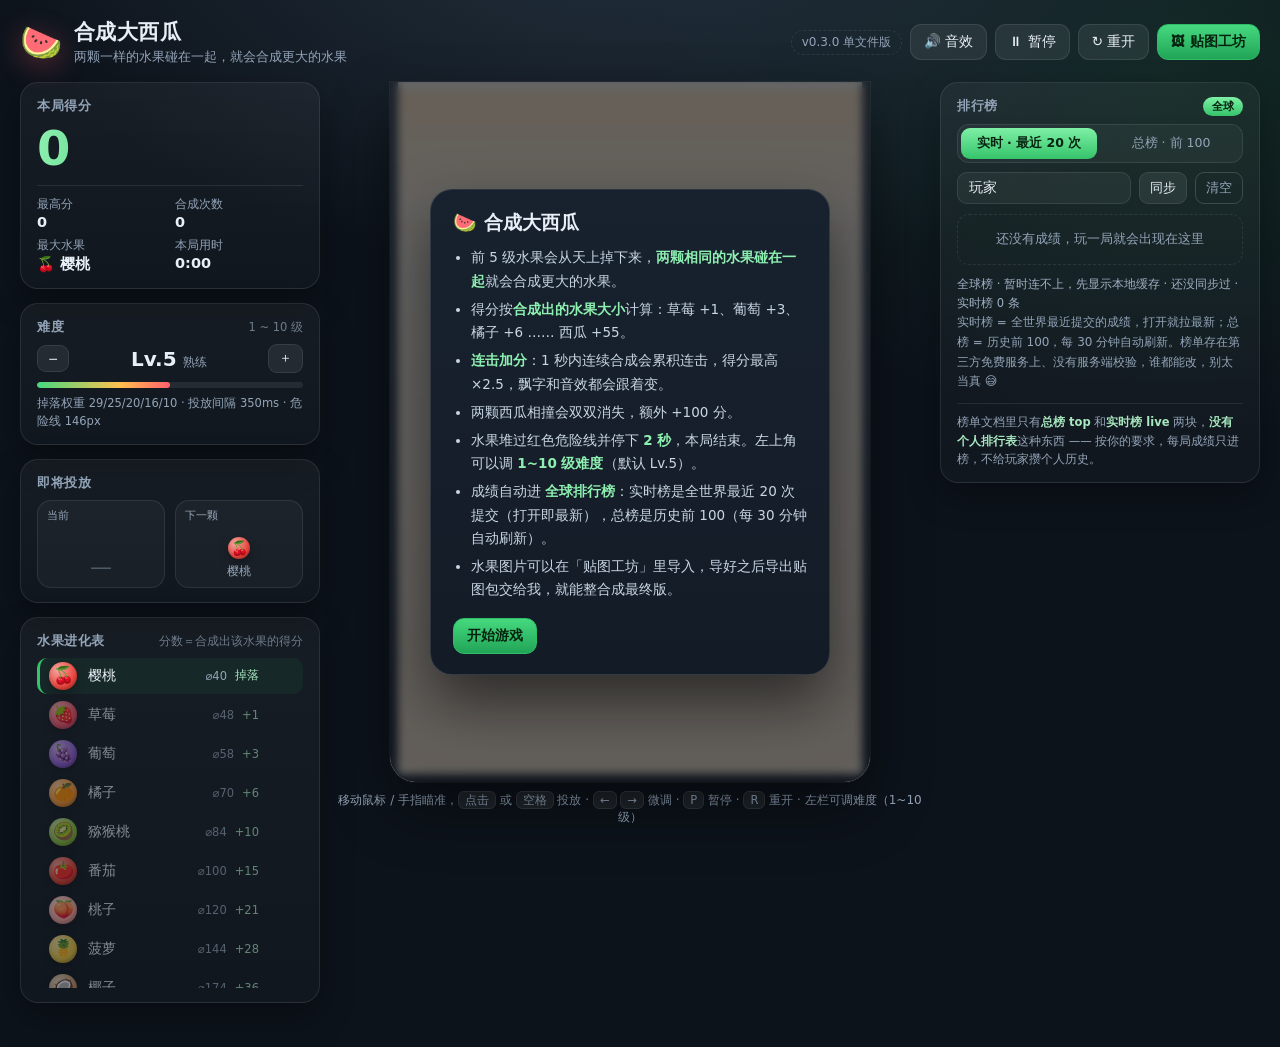
==== commit 750b1c0b: "chore: 版本号与标题改成全球榜口径（v0.3）" ====
--- a/合成大西瓜-单文件版.html
+++ b/合成大西瓜-单文件版.html
@@ -1,7 +1,7 @@
 <!doctype html>
 <!--
   合成大西瓜 · 单文件版（自动生成，请勿手改）
-  生成时间：2026/10/1 21:22:23
+  生成时间：2026/10/1 21:29:54
   来源：css/style.css + vendor/matter.min.js + js/config.js + js/assets-builtin.js + js/assets.js + js/boards.js + js/transport.js + js/sync.js + js/engine.js + js/render.js + js/ui.js + js/game.js
   重新生成：node tools/build-single.cjs
 -->
@@ -1249,7 +1249,7 @@
           </div>
         </div>
         <div class="top-actions">
-          <span class="version" id="app-version">v0.1 设计预览</span>
+          <span class="version" id="app-version">v0.3</span>
           <button class="btn" id="btn-sound" type="button">🔊 音效</button>
           <button class="btn" id="btn-pause" type="button">⏸ 暂停</button>
           <button class="btn" id="btn-restart" type="button">↻ 重开</button>
@@ -1456,7 +1456,7 @@
 })(typeof globalThis !== 'undefined' ? globalThis : this, function () {
   'use strict';
 
-  var VERSION = '0.2.0';
+  var VERSION = '0.3.0';
 
   /* 画布与场地（逻辑像素，渲染时按 devicePixelRatio 放大） */
   var BOARD = {
@@ -5623,7 +5623,7 @@
         '按你的要求，每局成绩只进榜，不给玩家攒个人历史。';
     }
     if (dom.appVersion) {
-      dom.appVersion.textContent = 'v' + String(CFG.VERSION).split('-')[0] + (root.SUIKA_STANDALONE ? ' 单文件版' : ' 设计预览');
+      dom.appVersion.textContent = 'v' + String(CFG.VERSION).split('-')[0] + (root.SUIKA_STANDALONE ? ' 单文件版' : ' 全球榜');
     }
 
     syncDiffUi();
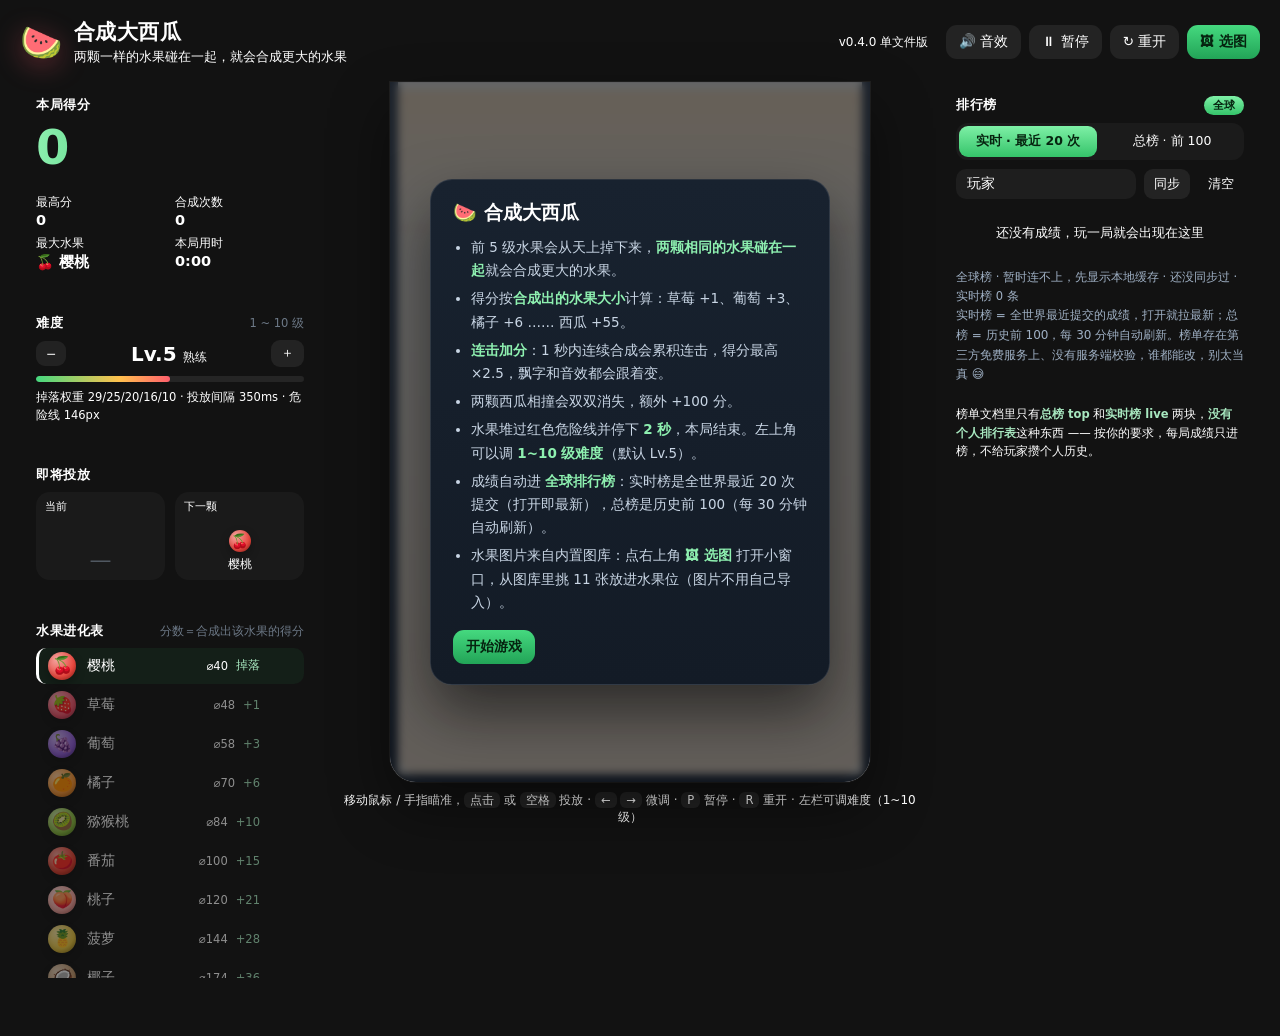
==== commit 53eaae4d: "feat: 选图小窗口 + 果冻手感（弹簧-阻尼挤压回弹），发布 v0.4" ====
--- a/合成大西瓜-单文件版.html
+++ b/合成大西瓜-单文件版.html
@@ -1,8 +1,8 @@
 <!doctype html>
 <!--
   合成大西瓜 · 单文件版（自动生成，请勿手改）
-  生成时间：2026/10/1 21:29:54
-  来源：css/style.css + vendor/matter.min.js + js/config.js + js/assets-builtin.js + js/assets.js + js/boards.js + js/transport.js + js/sync.js + js/engine.js + js/render.js + js/ui.js + js/game.js
+  生成时间：2026/10/2 11:27:56
+  来源：css/style.css + vendor/matter.min.js + js/config.js + js/library.js + js/assets-builtin.js + js/assets.js + js/boards.js + js/transport.js + js/sync.js + js/engine.js + js/render.js + js/ui.js + js/picker.js + js/game.js
   重新生成：node tools/build-single.cjs
 -->
 <html lang="zh-CN">
@@ -13,1228 +13,1491 @@
     <title>合成大西瓜 · 单文件版</title>
 <style>
 /* ===== css/style.css ===== */
-/* 合成大西瓜 · 界面样式 */
-:root {
-  --bg-0: #0d131b;
-  --bg-1: #1a2531;
-  --panel: rgba(255, 255, 255, 0.045);
-  --panel-2: rgba(255, 255, 255, 0.02);
-  --line: rgba(255, 255, 255, 0.09);
-  --text: #e9eff7;
-  --muted: #93a4b8;
-  --accent: #35c46a;
-  --accent-2: #ffc14d;
-  --danger: #ff5f6d;
-  --radius: 18px;
-  --shadow: 0 14px 34px rgba(0, 0, 0, 0.32);
+﻿/* 合成大西瓜 · 界面样式 */
+:root {
+  --bg-0: #0d131b;
+  --bg-1: #1a2531;
+  --panel: rgba(255, 255, 255, 0.045);
+  --panel-2: rgba(255, 255, 255, 0.02);
+  --line: rgba(255, 255, 255, 0.09);
+  --text: #e9eff7;
+  --muted: #93a4b8;
+  --accent: #35c46a;
+  --accent-2: #ffc14d;
+  --danger: #ff5f6d;
+  --radius: 18px;
+  --shadow: 0 14px 34px rgba(0, 0, 0, 0.32);
+}
+
+* {
+  box-sizing: border-box;
+}
+
+html,
+body {
+  margin: 0;
+  padding: 0;
+  /* 抽屉是靠 transform 停在屏幕右侧外面的，不禁掉横向溢出会出现横向滚动条 */
+  overflow-x: hidden;
+}
+
+body {
+  min-height: 100vh;
+  color: var(--text);
+  background:
+    radial-gradient(1100px 620px at 50% -12%, #24323f 0%, rgba(36, 50, 63, 0) 62%),
+    radial-gradient(760px 520px at 92% 8%, rgba(53, 196, 106, 0.12) 0%, rgba(53, 196, 106, 0) 70%),
+    var(--bg-0);
+  background-attachment: fixed;
+  font-family: 'PingFang SC', 'Microsoft YaHei', system-ui, -apple-system, 'Segoe UI', sans-serif;
+  -webkit-font-smoothing: antialiased;
+}
+
+.app {
+  max-width: 1320px;
+  margin: 0 auto;
+  padding: 18px 20px 44px;
+}
+
+/* ---------- 顶栏 ---------- */
+
+.topbar {
+  display: flex;
+  align-items: center;
+  justify-content: space-between;
+  gap: 16px;
+  flex-wrap: wrap;
+  margin-bottom: 16px;
+}
+
+.brand {
+  display: flex;
+  align-items: center;
+  gap: 12px;
+}
+
+.brand-logo {
+  font-size: 34px;
+  line-height: 1;
+  filter: drop-shadow(0 6px 14px rgba(255, 90, 110, 0.35));
+}
+
+.brand-text h1 {
+  margin: 0;
+  font-size: 21px;
+  letter-spacing: 0.4px;
+}
+
+.brand-text p {
+  margin: 3px 0 0;
+  font-size: 12.5px;
+  color: var(--muted);
+}
+
+.top-actions {
+  display: flex;
+  align-items: center;
+  gap: 8px;
+  flex-wrap: wrap;
+}
+
+.version {
+  font-size: 12px;
+  color: var(--muted);
+  border: 1px dashed var(--line);
+  border-radius: 999px;
+  padding: 3px 10px;
+}
+
+/* ---------- 按钮 ---------- */
+
+.btn {
+  font: inherit;
+  font-size: 13.5px;
+  color: var(--text);
+  background: rgba(255, 255, 255, 0.07);
+  border: 1px solid var(--line);
+  border-radius: 11px;
+  padding: 8px 13px;
+  cursor: pointer;
+  transition: transform 0.12s ease, background 0.15s ease, border-color 0.15s ease;
+}
+
+.btn:hover:not(:disabled) {
+  background: rgba(255, 255, 255, 0.12);
+  border-color: rgba(255, 255, 255, 0.2);
+}
+
+.btn:active:not(:disabled) {
+  transform: translateY(1px);
+}
+
+.btn:disabled {
+  opacity: 0.4;
+  cursor: not-allowed;
+}
+
+.btn-primary {
+  background: linear-gradient(180deg, #45d97f, #22a457);
+  border-color: #2fbd66;
+  color: #05230f;
+  font-weight: 700;
+}
+
+.btn-primary:hover:not(:disabled) {
+  background: linear-gradient(180deg, #55e58d, #29b462);
+}
+
+.btn-ghost {
+  background: transparent;
+  border-color: rgba(255, 255, 255, 0.16);
+  color: var(--muted);
+}
+
+.btn-ghost:hover:not(:disabled) {
+  color: var(--text);
+}
+
+.btn-mini {
+  font-size: 12.5px;
+  padding: 5px 10px;
+  border-radius: 9px;
+}
+
+/* ---------- 布局 ---------- */
+
+.notice {
+  margin-bottom: 14px;
+  padding: 10px 14px;
+  border-radius: 13px;
+  background: rgba(255, 193, 77, 0.1);
+  border: 1px solid rgba(255, 193, 77, 0.38);
+  color: #ffd88a;
+  font-size: 12.5px;
+  line-height: 1.65;
+}
+
+.notice b {
+  color: #ffe9bb;
+}
+
+
+.layout {
+  display: grid;
+  grid-template-columns: 300px minmax(320px, 1fr) 320px;
+  grid-template-areas: 'left stage right';
+  gap: 16px;
+  align-items: start;
+}
+
+.col-left {
+  grid-area: left;
+}
+.stage {
+  grid-area: stage;
+}
+.col-right {
+  grid-area: right;
+}
+
+.col {
+  display: flex;
+  flex-direction: column;
+  gap: 14px;
+}
+
+@media (max-width: 1180px) {
+  .layout {
+    grid-template-columns: 280px minmax(320px, 1fr);
+    grid-template-areas:
+      'left stage'
+      'right stage';
+  }
+}
+
+@media (max-width: 880px) {
+  .layout {
+    grid-template-columns: 1fr;
+    grid-template-areas:
+      'stage'
+      'left'
+      'right';
+  }
+}
+
+/* ---------- 面板 ---------- */
+
+.panel {
+  background: linear-gradient(180deg, var(--panel), var(--panel-2));
+  border: 1px solid var(--line);
+  border-radius: var(--radius);
+  box-shadow: var(--shadow);
+  padding: 14px 16px;
+}
+
+.panel-head {
+  display: flex;
+  align-items: baseline;
+  justify-content: space-between;
+  gap: 8px;
+  margin-bottom: 8px;
+}
+
+.panel-title {
+  font-size: 13px;
+  font-weight: 600;
+  color: var(--muted);
+  letter-spacing: 0.5px;
+}
+
+.panel-hint {
+  font-size: 11.5px;
+  color: rgba(147, 164, 184, 0.7);
+}
+
+.muted {
+  color: var(--muted);
+  font-size: 12px;
+}
+
+/* 记分显示器 */
+
+.score-value {
+  font-size: 48px;
+  font-weight: 800;
+  line-height: 1.05;
+  letter-spacing: -1.5px;
+  font-variant-numeric: tabular-nums;
+  background: linear-gradient(96deg, #8ef0b0 0%, #35c46a 55%, #f4d35e 100%);
+  -webkit-background-clip: text;
+  background-clip: text;
+  color: transparent;
+}
+
+.score-value.is-bump {
+  animation: bump 0.28s ease;
+}
+
+@keyframes bump {
+  0% {
+    transform: scale(1);
+  }
+  40% {
+    transform: scale(1.09);
+  }
+  100% {
+    transform: scale(1);
+  }
+}
+
+.score-delta {
+  font-size: 15px;
+  font-weight: 700;
+  color: var(--accent-2);
+  opacity: 0;
+  transform: translateY(6px);
+}
+
+.score-delta.is-pop {
+  animation: delta 0.75s ease forwards;
+}
+
+@keyframes delta {
+  0% {
+    opacity: 0;
+    transform: translateY(8px);
+  }
+  25% {
+    opacity: 1;
+    transform: translateY(0);
+  }
+  100% {
+    opacity: 0;
+    transform: translateY(-10px);
+  }
+}
+
+.score-grid {
+  display: grid;
+  grid-template-columns: 1fr 1fr;
+  gap: 8px 10px;
+  margin-top: 12px;
+  padding-top: 11px;
+  border-top: 1px solid var(--line);
+}
+
+.score-grid > div {
+  display: flex;
+  flex-direction: column;
+  gap: 2px;
+}
+
+.score-grid .k {
+  font-size: 11.5px;
+  color: var(--muted);
+}
+
+.score-grid b {
+  font-size: 14.5px;
+  font-variant-numeric: tabular-nums;
+}
+
+/* 预告 */
+
+.next-row {
+  display: grid;
+  grid-template-columns: 1fr 1fr;
+  gap: 10px;
+}
+
+.next-box {
+  position: relative;
+  display: flex;
+  align-items: flex-end;
+  justify-content: center;
+  min-height: 88px;
+  padding: 10px 8px 8px;
+  border-radius: 14px;
+  background: rgba(255, 255, 255, 0.035);
+  border: 1px solid var(--line);
+}
+
+.next-tag {
+  position: absolute;
+  top: 7px;
+  left: 9px;
+  font-size: 11px;
+  color: var(--muted);
+}
+
+.next-fruit {
+  display: flex;
+  flex-direction: column;
+  align-items: center;
+  gap: 5px;
+}
+
+.preview-name {
+  font-size: 11.5px;
+  color: var(--muted);
+}
+
+.fruit-chip {
+  display: inline-grid;
+  place-items: center;
+  border-radius: 50%;
+  overflow: hidden;
+  line-height: 1;
+  box-shadow: 0 4px 10px rgba(0, 0, 0, 0.28), inset 0 -2px 4px rgba(0, 0, 0, 0.15);
+  flex: none;
+}
+
+.fruit-chip img {
+  width: 100%;
+  height: 100%;
+  object-fit: contain;
+  display: block;
+}
+
+/* 进化表 */
+
+.chain {
+  list-style: none;
+  margin: 0;
+  padding: 0;
+  max-height: 330px;
+  overflow-y: auto;
+  display: flex;
+  flex-direction: column;
+  gap: 3px;
+}
+
+.chain-row {
+  display: grid;
+  grid-template-columns: 34px 1fr auto auto 30px;
+  align-items: center;
+  gap: 8px;
+  padding: 4px 6px;
+  border-radius: 10px;
+  border-left: 3px solid transparent;
+  opacity: 0.52;
+  transition: opacity 0.18s ease, background 0.18s ease;
+}
+
+.chain-row.is-reached {
+  opacity: 1;
+  border-left-color: var(--accent);
+  background: rgba(53, 196, 106, 0.07);
+}
+
+.chain-name {
+  font-size: 13.5px;
+}
+
+.chain-size,
+.chain-score {
+  font-size: 11.5px;
+  color: var(--muted);
+  font-variant-numeric: tabular-nums;
+}
+
+.chain-score {
+  color: #a8e8c0;
+}
+
+.chain-count {
+  font-size: 11.5px;
+  color: var(--accent-2);
+  text-align: right;
+  font-variant-numeric: tabular-nums;
+}
+
+.chain-swatch {
+  display: grid;
+  place-items: center;
+}
+
+/* ---------- 游戏画面 ---------- */
+
+.stage {
+  display: flex;
+  flex-direction: column;
+  align-items: center;
+  gap: 10px;
+}
+
+.board-wrap {
+  position: relative;
+  width: 100%;
+  max-width: 480px;
+  border-radius: 0 0 26px 26px;
+  overflow: hidden;
+  box-shadow: 0 26px 60px rgba(0, 0, 0, 0.45), 0 0 0 1px rgba(255, 255, 255, 0.06);
+  background: #fdf7ee;
+}
+
+#stage-canvas {
+  display: block;
+  width: 100%;
+  height: auto;
+  touch-action: none;
+  cursor: crosshair;
+}
+
+.stage-hint {
+  margin: 0;
+  font-size: 12px;
+  color: var(--muted);
+  text-align: center;
+}
+
+kbd {
+  font-family: inherit;
+  font-size: 11.5px;
+  padding: 1px 6px;
+  border-radius: 6px;
+  background: rgba(255, 255, 255, 0.08);
+  border: 1px solid var(--line);
+}
+
+/* 覆盖层 */
+
+.overlay {
+  position: absolute;
+  inset: 0;
+  /* 用 display 控制显示/隐藏：靠 opacity 过渡的话，首帧或截图时可能还停在透明状态 */
+  display: none;
+  place-items: center;
+  padding: 18px;
+  background: rgba(9, 14, 20, 0.62);
+  backdrop-filter: blur(4px);
+  z-index: 5;
+}
+
+.overlay.is-open {
+  display: grid;
+  animation: overlayIn 0.2s ease;
+}
+
+@keyframes overlayIn {
+  /* 起点不设成 0：首帧就要看得见，避免任何「明明显示了却看不见」的情况 */
+  from {
+    opacity: 0.4;
+  }
+  to {
+    opacity: 1;
+  }
+}
+
+.overlay-card {
+  width: 100%;
+  max-width: 400px;
+  max-height: 100%;
+  overflow-y: auto;
+  background: linear-gradient(180deg, #18222f, #131b26);
+  border: 1px solid rgba(255, 255, 255, 0.11);
+  border-radius: 22px;
+  box-shadow: 0 28px 60px rgba(0, 0, 0, 0.55);
+  padding: 20px 22px;
+}
+
+.overlay-card h2 {
+  margin: 0 0 10px;
+  font-size: 19px;
+}
+
+.overlay-body {
+  font-size: 13.5px;
+  color: #c9d6e5;
+  line-height: 1.72;
+}
+
+.overlay-body p {
+  margin: 0 0 8px;
+}
+
+.rules {
+  margin: 0;
+  padding-left: 18px;
+  display: flex;
+  flex-direction: column;
+  gap: 5px;
+}
+
+.rules b {
+  color: #8ef0b0;
+}
+
+.overlay-actions {
+  display: flex;
+  gap: 9px;
+  flex-wrap: wrap;
+  margin-top: 16px;
+}
+
+.result-score {
+  font-size: 40px;
+  font-weight: 800;
+  letter-spacing: -1px;
+  font-variant-numeric: tabular-nums;
+  color: #8ef0b0;
+  line-height: 1.1;
+}
+
+.result-score span {
+  font-size: 14px;
+  margin-left: 5px;
+  color: var(--muted);
+  font-weight: 500;
+}
+
+.result-grid {
+  display: grid;
+  grid-template-columns: 1fr 1fr;
+  gap: 8px 12px;
+  margin: 12px 0;
+  padding: 11px 0;
+  border-top: 1px solid var(--line);
+  border-bottom: 1px solid var(--line);
+}
+
+.result-grid > div {
+  display: flex;
+  flex-direction: column;
+  gap: 2px;
+}
+
+.result-grid .k {
+  font-size: 11.5px;
+  color: var(--muted);
+}
+
+.result-rank {
+  margin: 0 0 6px;
+  font-size: 14px;
+}
+
+.result-rank b {
+  color: var(--accent-2);
+  font-size: 17px;
+}
+
+.result-note {
+  margin: 0;
+  font-size: 12px;
+  color: var(--muted);
+}
+
+/* ---------- 排行榜 ---------- */
+
+.live-dot {
+  font-size: 11px;
+  color: #06230f;
+  background: linear-gradient(180deg, #7ef0a6, #35c46a);
+  border-radius: 999px;
+  padding: 2px 9px;
+  font-weight: 700;
+}
+
+.lb-player-row {
+  display: flex;
+  gap: 8px;
+  margin-bottom: 10px;
+}
+
+.lb-player-row input {
+  flex: 1;
+  min-width: 0;
+  font: inherit;
+  font-size: 13.5px;
+  color: var(--text);
+  background: rgba(255, 255, 255, 0.05);
+  border: 1px solid var(--line);
+  border-radius: 10px;
+  padding: 7px 11px;
+}
+
+.lb-player-row input:focus {
+  outline: none;
+  border-color: rgba(53, 196, 106, 0.6);
+}
+
+.lb-list {
+  list-style: none;
+  margin: 0;
+  padding: 0;
+  display: flex;
+  flex-direction: column;
+  gap: 4px;
+  max-height: 420px;
+  overflow-y: auto;
+}
+
+.lb-item {
+  display: grid;
+  grid-template-columns: 26px 1fr 24px auto auto;
+  align-items: center;
+  gap: 8px;
+  padding: 7px 8px;
+  border-radius: 11px;
+  background: rgba(255, 255, 255, 0.03);
+  border: 1px solid transparent;
+  font-size: 13px;
+}
+
+.lb-rank {
+  display: grid;
+  place-items: center;
+  width: 22px;
+  height: 22px;
+  border-radius: 7px;
+  font-size: 12px;
+  font-weight: 700;
+  background: rgba(255, 255, 255, 0.07);
+  color: var(--muted);
+}
+
+.lb-top1 .lb-rank {
+  background: linear-gradient(180deg, #ffdd7a, #eeb02c);
+  color: #3d2600;
+}
+.lb-top2 .lb-rank {
+  background: linear-gradient(180deg, #e4ecf5, #b6c4d4);
+  color: #22303f;
+}
+.lb-top3 .lb-rank {
+  background: linear-gradient(180deg, #f0b98a, #cf8a4f);
+  color: #3a1f05;
+}
+
+.lb-name {
+  overflow: hidden;
+  text-overflow: ellipsis;
+  white-space: nowrap;
+}
+
+.lb-score {
+  font-weight: 700;
+  font-variant-numeric: tabular-nums;
+  color: #a8e8c0;
+}
+
+.lb-when {
+  font-size: 11px;
+  color: var(--muted);
+  white-space: nowrap;
+}
+
+.lb-item.is-new {
+  border-color: rgba(53, 196, 106, 0.7);
+  animation: newRow 1.6s ease;
+}
+
+@keyframes newRow {
+  0% {
+    background: rgba(53, 196, 106, 0.45);
+    transform: translateX(6px);
+  }
+  100% {
+    background: rgba(255, 255, 255, 0.03);
+    transform: translateX(0);
+  }
+}
+
+.lb-empty {
+  padding: 16px 10px;
+  text-align: center;
+  font-size: 12.5px;
+  color: var(--muted);
+  border: 1px dashed var(--line);
+  border-radius: 12px;
+}
+
+.lb-note {
+  margin: 11px 0 0;
+  font-size: 11.5px;
+  line-height: 1.6;
+  color: var(--muted);
+  border-top: 1px solid var(--line);
+  padding-top: 9px;
+}
+
+.lb-note b {
+  color: #a8e8c0;
+}
+
+/* ---------- 提示条 ---------- */
+
+.toast-wrap {
+  position: fixed;
+  left: 50%;
+  bottom: 26px;
+  transform: translateX(-50%);
+  display: flex;
+  flex-direction: column;
+  gap: 8px;
+  align-items: center;
+  z-index: 80;
+  pointer-events: none;
+  width: max-content;
+  max-width: 92vw;
+}
+
+.toast {
+  font-size: 13px;
+  padding: 9px 15px;
+  border-radius: 12px;
+  background: rgba(22, 31, 42, 0.96);
+  border: 1px solid var(--line);
+  box-shadow: 0 14px 30px rgba(0, 0, 0, 0.4);
+  animation: toastIn 0.22s ease;
+  transition: opacity 0.5s ease, transform 0.5s ease;
+}
+
+.toast.is-out {
+  opacity: 0;
+  transform: translateY(8px);
+}
+
+.toast-ok {
+  border-color: rgba(53, 196, 106, 0.55);
+}
+
+.toast-bad {
+  border-color: rgba(255, 95, 109, 0.55);
+}
+
+@keyframes toastIn {
+  from {
+    opacity: 0;
+    transform: translateY(10px);
+  }
+  to {
+    opacity: 1;
+    transform: translateY(0);
+  }
+}
+
+/* 滚动条 */
+
+.chain::-webkit-scrollbar,
+.lb-list::-webkit-scrollbar,
+.drawer-body::-webkit-scrollbar,
+.overlay-card::-webkit-scrollbar {
+  width: 8px;
+}
+
+.chain::-webkit-scrollbar-thumb,
+.lb-list::-webkit-scrollbar-thumb,
+.drawer-body::-webkit-scrollbar-thumb,
+.overlay-card::-webkit-scrollbar-thumb {
+  background: rgba(255, 255, 255, 0.12);
+  border-radius: 8px;
+}
+
+.notice-error {
+  background: rgba(255, 95, 109, 0.12);
+  border-color: rgba(255, 95, 109, 0.5);
+  color: #ffb3ba;
+}
+
+.preview-empty {
+  font-size: 22px;
+  color: rgba(147, 164, 184, 0.45);
+}
+
+/* ---------- 连击 ---------- */
+
+.combo {
+  display: none;
+  position: relative;
+  align-items: center;
+  gap: 8px;
+  margin-top: 7px;
+  padding: 6px 10px 9px;
+  border-radius: 12px;
+  background: linear-gradient(90deg, rgba(255, 209, 102, 0.18), rgba(255, 209, 102, 0.04));
+  border: 1px solid rgba(255, 209, 102, 0.35);
+  overflow: hidden;
+}
+
+.combo.is-on {
+  display: flex;
+}
+
+.combo.is-hot {
+  border-color: rgba(255, 138, 76, 0.7);
+  background: linear-gradient(90deg, rgba(255, 138, 76, 0.3), rgba(255, 209, 102, 0.06));
+}
+
+.combo-label {
+  font-size: 11.5px;
+  color: #ffd166;
+  letter-spacing: 1px;
+}
+
+.combo b {
+  font-size: 20px;
+  line-height: 1;
+  color: #ffd166;
+  font-variant-numeric: tabular-nums;
+}
+
+.combo.is-hot b {
+  color: #ff9f5a;
+  text-shadow: 0 0 12px rgba(255, 138, 76, 0.65);
+}
+
+.combo-mult {
+  font-size: 11.5px;
+  color: #ffe9a8;
+}
+
+.combo-bar {
+  position: absolute;
+  left: 0;
+  right: 0;
+  bottom: 0;
+  height: 3px;
+  background: rgba(255, 255, 255, 0.12);
+}
+
+.combo-bar em {
+  display: block;
+  height: 100%;
+  transform-origin: left center;
+  background: linear-gradient(90deg, #ffd166, #ff8a4c);
+}
+
+/* ---------- 难度 ---------- */
+
+.diff-row {
+  display: flex;
+  align-items: center;
+  gap: 10px;
+}
+
+.diff-value {
+  flex: 1;
+  display: flex;
+  align-items: baseline;
+  justify-content: center;
+  gap: 6px;
+}
+
+.diff-value b {
+  font-size: 20px;
+  font-variant-numeric: tabular-nums;
+}
+
+.diff-value span {
+  font-size: 12px;
+  color: var(--muted);
+}
+
+.diff-track {
+  height: 6px;
+  margin: 9px 0 7px;
+  border-radius: 999px;
+  background: rgba(255, 255, 255, 0.08);
+  overflow: hidden;
+}
+
+.diff-track i {
+  display: block;
+  height: 100%;
+  border-radius: 999px;
+  background: linear-gradient(90deg, #45d97f, #ffc14d 62%, #ff5f6d);
+  transition: width 0.18s ease;
+}
+
+.diff-hint {
+  margin: 0;
+  font-size: 11.5px;
+  line-height: 1.5;
+  color: var(--muted);
+}
+
+/* ---------- 排行榜状态 ---------- */
+
+.lb-status {
+  margin: 10px 0 0;
+  font-size: 11.5px;
+  line-height: 1.65;
+  color: #9fb0c4;
+}
+
+.lb-status b {
+  color: #a8e8c0;
+}
+
+.lb-diff {
+  margin-left: 6px;
+  padding: 0 4px;
+  font-size: 10.5px;
+  color: #9fb0c4;
+  border: 1px solid var(--line);
+  border-radius: 6px;
+}
+
+.lb-item.is-pending {
+  border-color: rgba(255, 193, 77, 0.5);
+  background: rgba(255, 193, 77, 0.07);
+}
+
+.lb-item.is-pending .lb-rank {
+  background: rgba(255, 193, 77, 0.25);
+  color: #ffd88a;
+}
+
+.lb-item.is-pending .lb-when {
+  color: #ffc14d;
+}
+
+.live-dot.is-local {
+  background: rgba(255, 255, 255, 0.14);
+  color: var(--muted);
+}
+
+/* ---------- 排行榜页签 ---------- */
+
+.lb-tabs {
+  display: grid;
+  grid-template-columns: 1fr 1fr;
+  gap: 6px;
+  margin-bottom: 9px;
+  padding: 3px;
+  border-radius: 12px;
+  background: rgba(255, 255, 255, 0.04);
+  border: 1px solid var(--line);
+}
+
+.lb-tab {
+  font: inherit;
+  font-size: 12.5px;
+  color: var(--muted);
+  background: transparent;
+  border: 0;
+  border-radius: 9px;
+  padding: 7px 6px;
+  cursor: pointer;
+  transition: background 0.15s ease, color 0.15s ease;
+}
+
+.lb-tab:hover {
+  color: var(--text);
+}
+
+.lb-tab.is-on {
+  color: #06230f;
+  font-weight: 700;
+  background: linear-gradient(180deg, #7ef0a6, #35c46a);
+}
+
+/* ---------- 选图小窗口 ---------- */
+
+.pk-window {
+  position: fixed;
+  z-index: 90;
+  width: min(880px, calc(100vw - 48px));
+  max-height: calc(100vh - 110px);
+  display: flex;
+  flex-direction: column;
+  background: linear-gradient(180deg, #182231, #121a25);
+  border: 1px solid rgba(255, 255, 255, 0.12);
+  border-radius: 16px;
+  box-shadow: 0 30px 70px rgba(0, 0, 0, 0.6);
+  overflow: hidden;
+}
+
+.pk-window.is-collapsed .pk-body,
+
+  display: none;
+}
+
+.pk-bar {
+  display: flex;
+  align-items: center;
+  gap: 10px;
+  padding: 10px 12px;
+  background: linear-gradient(180deg, rgba(255, 255, 255, 0.07), rgba(255, 255, 255, 0.02));
+  border-bottom: 1px solid var(--line);
+  cursor: move;
+  user-select: none;
+}
+
+.pk-title {
+  font-size: 14px;
+  font-weight: 700;
+}
+
+.pk-subtitle {
+  font-size: 11.5px;
+  color: var(--muted);
+  flex: 1;
+  overflow: hidden;
+  text-overflow: ellipsis;
+  white-space: nowrap;
+}
+
+.pk-bar-actions {
+  display: flex;
+  gap: 6px;
+  cursor: default;
+}
+
+.pk-body {
+  display: grid;
+  grid-template-columns: minmax(300px, 1fr) minmax(320px, 1.15fr);
+  gap: 0;
+  overflow: hidden;
+  min-height: 0;
+}
+
+@media (max-width: 780px) {
+  .pk-body {
+    grid-template-columns: 1fr;
+  }
+}
+
+.pk-col {
+  display: flex;
+  flex-direction: column;
+  min-height: 0;
+  padding: 10px 12px;
+}
+
+.pk-col-slots {
+  border-right: 1px solid var(--line);
+}
+
+@media (max-width: 780px) {
+  .pk-col-slots {
+    border-right: 0;
+    border-bottom: 1px solid var(--line);
+  }
+}
+
+.pk-col-head {
+  display: flex;
+  align-items: baseline;
+  justify-content: space-between;
+  gap: 8px;
+  margin-bottom: 8px;
+  font-size: 12.5px;
+}
+
+.pk-head-hint {
+  font-size: 11px;
+  color: var(--muted);
+}
+
+/* 11 个水果位 */
+
+.pk-slots {
+  list-style: none;
+  margin: 0;
+  padding: 0 2px 0 0;
+  overflow-y: auto;
+  display: flex;
+  flex-direction: column;
+  gap: 5px;
+}
+
+.pk-slot {
+  display: grid;
+  grid-template-columns: 4px 64px 1fr auto auto;
+  align-items: center;
+  gap: 9px;
+  padding: 6px 8px;
+  border-radius: 11px;
+  background: rgba(255, 255, 255, 0.03);
+  border: 1px solid var(--line);
+  cursor: pointer;
+  transition: border-color 0.15s ease, background 0.15s ease;
+}
+
+.pk-slot:hover {
+  background: rgba(255, 255, 255, 0.07);
+}
+
+.pk-slot.is-over {
+  border-color: var(--c);
+  background: rgba(255, 255, 255, 0.1);
+}
+
+.pk-slot.is-flash {
+  animation: pkFlash 0.9s ease;
+}
+
+@keyframes pkFlash {
+  0% {
+    background: rgba(255, 255, 255, 0.35);
+  }
+  100% {
+    background: rgba(255, 255, 255, 0.03);
+  }
+}
+
+.pk-slot-color {
+  width: 4px;
+  height: 30px;
+  border-radius: 4px;
+  background: linear-gradient(180deg, var(--c), var(--e));
+}
+
+.pk-slot-thumb {
+  display: grid;
+  place-items: center;
+}
+
+.pk-slot-info {
+  min-width: 0;
+}
+
+.pk-slot-line1 {
+  display: flex;
+  align-items: baseline;
+  gap: 7px;
+  font-size: 13px;
+}
+
+.pk-slot-size {
+  font-size: 11px;
+  color: var(--muted);
+  font-variant-numeric: tabular-nums;
+}
+
+.pk-slot-line2 {
+  display: flex;
+  align-items: center;
+  gap: 6px;
+  min-width: 0;
+  font-size: 11px;
+  color: var(--muted);
+}
+
+.pk-slot-file {
+  overflow: hidden;
+  text-overflow: ellipsis;
+  white-space: nowrap;
+}
+
+.pk-slot-tag {
+  flex: none;
+  padding: 0 5px;
+  border-radius: 6px;
+  font-size: 10px;
+  color: #cfe0f0;
+  background: rgba(255, 255, 255, 0.1);
+}
+
+.pk-slot-tag.is-pick {
+  color: #06230f;
+  background: #7ef0a6;
+}
+
+.pk-slot-warn {
+  font-size: 10.5px;
+  color: var(--accent-2);
+  white-space: nowrap;
+}
+
+.pk-slot-clear {
+  font: inherit;
+  font-size: 12px;
+  color: var(--muted);
+  background: transparent;
+  border: 1px solid var(--line);
+  border-radius: 8px;
+  padding: 2px 7px;
+  cursor: pointer;
+}
+
+.pk-slot-clear:hover {
+  color: #ffb3ba;
+  border-color: rgba(255, 95, 109, 0.5);
+}
+
+/* 图片库 */
+
+.pk-groups {
+  display: flex;
+  flex-wrap: wrap;
+  gap: 5px;
+  margin-bottom: 8px;
+}
+
+.pk-group {
+  font: inherit;
+  font-size: 11.5px;
+  color: var(--muted);
+  background: rgba(255, 255, 255, 0.05);
+  border: 1px solid var(--line);
+  border-radius: 999px;
+  padding: 4px 10px;
+  cursor: pointer;
+}
+
+.pk-group.is-on {
+  color: #06230f;
+  font-weight: 700;
+  background: linear-gradient(180deg, #7ef0a6, #35c46a);
+  border-color: transparent;
+}
+
+.pk-tiles {
+  list-style: none;
+  margin: 0;
+  padding: 0 2px 0 0;
+  overflow-y: auto;
+  display: grid;
+  grid-template-columns: repeat(auto-fill, minmax(96px, 1fr));
+  gap: 8px;
+  align-content: start;
+}
+
+.pk-tile {
+  position: relative;
+  border-radius: 12px;
+  padding: 6px;
+  background: rgba(255, 255, 255, 0.04);
+  border: 2px dashed rgba(255, 255, 255, 0.16);
+  cursor: pointer;
+  transition: transform 0.12s ease, border-color 0.15s ease;
+}
+
+.pk-tile:hover {
+  transform: translateY(-2px);
+}
+
+.pk-tile.is-assigned {
+  border-style: solid;
+  border-color: var(--c);
+  background: rgba(255, 255, 255, 0.07);
+}
+
+.pk-tile.is-selected {
+  outline: 2px solid #ffd166;
+  outline-offset: 1px;
+}
+
+.pk-tile.is-warn::after {
+  content: '⚠';
+  position: absolute;
+  top: 4px;
+  right: 6px;
+  font-size: 12px;
+  color: var(--accent-2);
+}
+
+.pk-tile-pic {
+  display: block;
+  width: 100%;
+  aspect-ratio: 1 / 1;
+  object-fit: contain;
+  border-radius: 8px;
+  background: repeating-conic-gradient(#2a3340 0% 25%, #313b49 0% 50%) 50% / 12px 12px;
+}
+
+.pk-tile-meta {
+  display: flex;
+  flex-direction: column;
+  gap: 1px;
+  margin-top: 4px;
+}
+
+.pk-tile-name {
+  font-size: 10.5px;
+  overflow: hidden;
+  text-overflow: ellipsis;
+  white-space: nowrap;
+}
+
+.pk-tile-size {
+  font-size: 10px;
+  color: var(--muted);
+  font-variant-numeric: tabular-nums;
+}
+
+.pk-tile-badge {
+  position: absolute;
+  left: 8px;
+  top: 8px;
+  font-size: 10px;
+  padding: 1px 6px;
+  border-radius: 999px;
+  box-shadow: 0 2px 6px rgba(0, 0, 0, 0.4);
+}
+
+.pk-empty {
+  grid-column: 1 / -1;
+  padding: 24px 14px;
+  text-align: center;
+  font-size: 12.5px;
+  color: var(--muted);
+  border: 1px dashed var(--line);
+  border-radius: 12px;
+  line-height: 1.7;
+}
+
+
+/* 「还没选满」的提醒 */
+
+.pk-confirm {
+  position: absolute;
+  inset: 0;
+  display: grid;
+  place-items: center;
+  background: rgba(8, 12, 18, 0.62);
+  backdrop-filter: blur(3px);
+  z-index: 5;
+}
+
+.pk-confirm-card {
+  width: min(360px, 88%);
+  display: flex;
+  flex-direction: column;
+  gap: 8px;
+  padding: 16px 18px;
+  border-radius: 16px;
+  background: linear-gradient(180deg, #1b2634, #141d28);
+  border: 1px solid rgba(255, 255, 255, 0.12);
+  box-shadow: 0 22px 50px rgba(0, 0, 0, 0.5);
+}
+
+.pk-confirm-title {
+  font-size: 14px;
+  line-height: 1.5;
+  color: var(--accent-2);
+}
+
+.pk-confirm-note {
+  font-size: 12px;
+  line-height: 1.6;
+  color: var(--muted);
+}
+
+.pk-confirm-actions {
+  display: flex;
+  gap: 8px;
+  margin-top: 4px;
+}
+
+.pk-subtitle.is-active {
+  color: #ffd166;
+}
+
+/*
+ * hidden 属性兜底：
+ * 只要元素自己带了 display（flex/grid），作者样式就会盖掉浏览器默认的
+ * [hidden] { display: none }，元素会「明明设了 hidden 却还显示」。
+ * （选图窗口的「还没选满」提醒就踩过这个坑。）
+ */
+[hidden] {
+  display: none !important;
 }
 
-* {
-  box-sizing: border-box;
+/* ---------- 手机 / 窄屏 ---------- */
+
+@media (max-width: 780px) {
+  /* 窗口里改成整块滚动，手机上不要两个小滚动区 */
+  .pk-body {
+    overflow-y: auto;
+  }
+
+  .pk-slots,
+  .pk-tiles {
+    overflow: visible;
+  }
+
+  .pk-col {
+    padding: 10px 10px 12px;
+  }
 }
 
-html,
-body {
-  margin: 0;
-  padding: 0;
-  /* 抽屉是靠 transform 停在屏幕右侧外面的，不禁掉横向溢出会出现横向滚动条 */
-  overflow-x: hidden;
-}
-
-body {
-  min-height: 100vh;
-  color: var(--text);
-  background:
-    radial-gradient(1100px 620px at 50% -12%, #24323f 0%, rgba(36, 50, 63, 0) 62%),
-    radial-gradient(760px 520px at 92% 8%, rgba(53, 196, 106, 0.12) 0%, rgba(53, 196, 106, 0) 70%),
-    var(--bg-0);
-  background-attachment: fixed;
-  font-family: 'PingFang SC', 'Microsoft YaHei', system-ui, -apple-system, 'Segoe UI', sans-serif;
-  -webkit-font-smoothing: antialiased;
-}
-
-.app {
-  max-width: 1320px;
-  margin: 0 auto;
-  padding: 18px 20px 44px;
-}
-
-/* ---------- 顶栏 ---------- */
-
-.topbar {
-  display: flex;
-  align-items: center;
-  justify-content: space-between;
-  gap: 16px;
-  flex-wrap: wrap;
-  margin-bottom: 16px;
-}
-
-.brand {
-  display: flex;
-  align-items: center;
-  gap: 12px;
-}
-
-.brand-logo {
-  font-size: 34px;
-  line-height: 1;
-  filter: drop-shadow(0 6px 14px rgba(255, 90, 110, 0.35));
-}
-
-.brand-text h1 {
-  margin: 0;
-  font-size: 21px;
-  letter-spacing: 0.4px;
-}
-
-.brand-text p {
-  margin: 3px 0 0;
-  font-size: 12.5px;
-  color: var(--muted);
-}
-
-.top-actions {
-  display: flex;
-  align-items: center;
-  gap: 8px;
-  flex-wrap: wrap;
-}
-
-.version {
-  font-size: 12px;
-  color: var(--muted);
-  border: 1px dashed var(--line);
-  border-radius: 999px;
-  padding: 3px 10px;
-}
-
-/* ---------- 按钮 ---------- */
-
-.btn {
-  font: inherit;
-  font-size: 13.5px;
-  color: var(--text);
-  background: rgba(255, 255, 255, 0.07);
-  border: 1px solid var(--line);
-  border-radius: 11px;
-  padding: 8px 13px;
-  cursor: pointer;
-  transition: transform 0.12s ease, background 0.15s ease, border-color 0.15s ease;
-}
-
-.btn:hover:not(:disabled) {
-  background: rgba(255, 255, 255, 0.12);
-  border-color: rgba(255, 255, 255, 0.2);
-}
-
-.btn:active:not(:disabled) {
-  transform: translateY(1px);
-}
-
-.btn:disabled {
-  opacity: 0.4;
-  cursor: not-allowed;
-}
-
-.btn-primary {
-  background: linear-gradient(180deg, #45d97f, #22a457);
-  border-color: #2fbd66;
-  color: #05230f;
-  font-weight: 700;
-}
-
-.btn-primary:hover:not(:disabled) {
-  background: linear-gradient(180deg, #55e58d, #29b462);
-}
-
-.btn-ghost {
-  background: transparent;
-  border-color: rgba(255, 255, 255, 0.16);
-  color: var(--muted);
-}
-
-.btn-ghost:hover:not(:disabled) {
-  color: var(--text);
-}
-
-.btn-mini {
-  font-size: 12.5px;
-  padding: 5px 10px;
-  border-radius: 9px;
-}
-
-/* ---------- 布局 ---------- */
-
-.notice {
-  margin-bottom: 14px;
-  padding: 10px 14px;
-  border-radius: 13px;
-  background: rgba(255, 193, 77, 0.1);
-  border: 1px solid rgba(255, 193, 77, 0.38);
-  color: #ffd88a;
-  font-size: 12.5px;
-  line-height: 1.65;
-}
-
-.notice b {
-  color: #ffe9bb;
-}
-
-
-.layout {
-  display: grid;
-  grid-template-columns: 300px minmax(320px, 1fr) 320px;
-  grid-template-areas: 'left stage right';
-  gap: 16px;
-  align-items: start;
-}
-
-.col-left {
-  grid-area: left;
-}
-.stage {
-  grid-area: stage;
-}
-.col-right {
-  grid-area: right;
-}
-
-.col {
-  display: flex;
-  flex-direction: column;
-  gap: 14px;
-}
-
-@media (max-width: 1180px) {
-  .layout {
-    grid-template-columns: 280px minmax(320px, 1fr);
-    grid-template-areas:
-      'left stage'
-      'right stage';
-  }
-}
-
-@media (max-width: 880px) {
-  .layout {
-    grid-template-columns: 1fr;
-    grid-template-areas:
-      'stage'
-      'left'
-      'right';
-  }
-}
-
-/* ---------- 面板 ---------- */
-
-.panel {
-  background: linear-gradient(180deg, var(--panel), var(--panel-2));
-  border: 1px solid var(--line);
-  border-radius: var(--radius);
-  box-shadow: var(--shadow);
-  padding: 14px 16px;
-}
-
-.panel-head {
-  display: flex;
-  align-items: baseline;
-  justify-content: space-between;
-  gap: 8px;
-  margin-bottom: 8px;
-}
-
-.panel-title {
-  font-size: 13px;
-  font-weight: 600;
-  color: var(--muted);
-  letter-spacing: 0.5px;
-}
-
-.panel-hint {
-  font-size: 11.5px;
-  color: rgba(147, 164, 184, 0.7);
-}
-
-.muted {
-  color: var(--muted);
-  font-size: 12px;
-}
-
-/* 记分显示器 */
-
-.score-value {
-  font-size: 48px;
-  font-weight: 800;
-  line-height: 1.05;
-  letter-spacing: -1.5px;
-  font-variant-numeric: tabular-nums;
-  background: linear-gradient(96deg, #8ef0b0 0%, #35c46a 55%, #f4d35e 100%);
-  -webkit-background-clip: text;
-  background-clip: text;
-  color: transparent;
-}
-
-.score-value.is-bump {
-  animation: bump 0.28s ease;
-}
-
-@keyframes bump {
-  0% {
-    transform: scale(1);
-  }
-  40% {
-    transform: scale(1.09);
-  }
-  100% {
-    transform: scale(1);
-  }
-}
-
-.score-delta {
-  font-size: 15px;
-  font-weight: 700;
-  color: var(--accent-2);
-  opacity: 0;
-  transform: translateY(6px);
-}
-
-.score-delta.is-pop {
-  animation: delta 0.75s ease forwards;
-}
-
-@keyframes delta {
-  0% {
-    opacity: 0;
-    transform: translateY(8px);
-  }
-  25% {
-    opacity: 1;
-    transform: translateY(0);
-  }
-  100% {
-    opacity: 0;
-    transform: translateY(-10px);
-  }
-}
-
-.score-grid {
-  display: grid;
-  grid-template-columns: 1fr 1fr;
-  gap: 8px 10px;
-  margin-top: 12px;
-  padding-top: 11px;
-  border-top: 1px solid var(--line);
-}
-
-.score-grid > div {
-  display: flex;
-  flex-direction: column;
-  gap: 2px;
-}
-
-.score-grid .k {
-  font-size: 11.5px;
-  color: var(--muted);
-}
-
-.score-grid b {
-  font-size: 14.5px;
-  font-variant-numeric: tabular-nums;
-}
-
-/* 预告 */
-
-.next-row {
-  display: grid;
-  grid-template-columns: 1fr 1fr;
-  gap: 10px;
-}
-
-.next-box {
-  position: relative;
-  display: flex;
-  align-items: flex-end;
-  justify-content: center;
-  min-height: 88px;
-  padding: 10px 8px 8px;
-  border-radius: 14px;
-  background: rgba(255, 255, 255, 0.035);
-  border: 1px solid var(--line);
-}
-
-.next-tag {
-  position: absolute;
-  top: 7px;
-  left: 9px;
-  font-size: 11px;
-  color: var(--muted);
-}
-
-.next-fruit {
-  display: flex;
-  flex-direction: column;
-  align-items: center;
-  gap: 5px;
-}
-
-.preview-name {
-  font-size: 11.5px;
-  color: var(--muted);
-}
-
-.fruit-chip {
-  display: inline-grid;
-  place-items: center;
-  border-radius: 50%;
-  overflow: hidden;
-  line-height: 1;
-  box-shadow: 0 4px 10px rgba(0, 0, 0, 0.28), inset 0 -2px 4px rgba(0, 0, 0, 0.15);
-  flex: none;
-}
-
-.fruit-chip img {
-  width: 100%;
-  height: 100%;
-  object-fit: contain;
-  display: block;
-}
-
-/* 进化表 */
-
-.chain {
-  list-style: none;
-  margin: 0;
-  padding: 0;
-  max-height: 330px;
-  overflow-y: auto;
-  display: flex;
-  flex-direction: column;
-  gap: 3px;
-}
-
-.chain-row {
-  display: grid;
-  grid-template-columns: 34px 1fr auto auto 30px;
-  align-items: center;
-  gap: 8px;
-  padding: 4px 6px;
-  border-radius: 10px;
-  border-left: 3px solid transparent;
-  opacity: 0.52;
-  transition: opacity 0.18s ease, background 0.18s ease;
-}
-
-.chain-row.is-reached {
-  opacity: 1;
-  border-left-color: var(--accent);
-  background: rgba(53, 196, 106, 0.07);
-}
-
-.chain-name {
-  font-size: 13.5px;
-}
-
-.chain-size,
-.chain-score {
-  font-size: 11.5px;
-  color: var(--muted);
-  font-variant-numeric: tabular-nums;
-}
-
-.chain-score {
-  color: #a8e8c0;
-}
-
-.chain-count {
-  font-size: 11.5px;
-  color: var(--accent-2);
-  text-align: right;
-  font-variant-numeric: tabular-nums;
-}
-
-.chain-swatch {
-  display: grid;
-  place-items: center;
-}
-
-/* ---------- 游戏画面 ---------- */
-
-.stage {
-  display: flex;
-  flex-direction: column;
-  align-items: center;
-  gap: 10px;
-}
-
-.board-wrap {
-  position: relative;
-  width: 100%;
-  max-width: 480px;
-  border-radius: 0 0 26px 26px;
-  overflow: hidden;
-  box-shadow: 0 26px 60px rgba(0, 0, 0, 0.45), 0 0 0 1px rgba(255, 255, 255, 0.06);
-  background: #fdf7ee;
-}
-
-#stage-canvas {
-  display: block;
-  width: 100%;
-  height: auto;
-  touch-action: none;
-  cursor: crosshair;
-}
-
-.stage-hint {
-  margin: 0;
-  font-size: 12px;
-  color: var(--muted);
-  text-align: center;
-}
-
-kbd {
-  font-family: inherit;
-  font-size: 11.5px;
-  padding: 1px 6px;
-  border-radius: 6px;
-  background: rgba(255, 255, 255, 0.08);
-  border: 1px solid var(--line);
-}
-
-/* 覆盖层 */
-
-.overlay {
-  position: absolute;
-  inset: 0;
-  /* 用 display 控制显示/隐藏：靠 opacity 过渡的话，首帧或截图时可能还停在透明状态 */
-  display: none;
-  place-items: center;
-  padding: 18px;
-  background: rgba(9, 14, 20, 0.62);
-  backdrop-filter: blur(4px);
-  z-index: 5;
-}
-
-.overlay.is-open {
-  display: grid;
-  animation: overlayIn 0.2s ease;
-}
-
-@keyframes overlayIn {
-  /* 起点不设成 0：首帧就要看得见，避免任何「明明显示了却看不见」的情况 */
-  from {
-    opacity: 0.4;
-  }
-  to {
-    opacity: 1;
-  }
-}
-
-.overlay-card {
-  width: 100%;
-  max-width: 400px;
-  max-height: 100%;
-  overflow-y: auto;
-  background: linear-gradient(180deg, #18222f, #131b26);
-  border: 1px solid rgba(255, 255, 255, 0.11);
-  border-radius: 22px;
-  box-shadow: 0 28px 60px rgba(0, 0, 0, 0.55);
-  padding: 20px 22px;
-}
-
-.overlay-card h2 {
-  margin: 0 0 10px;
-  font-size: 19px;
-}
-
-.overlay-body {
-  font-size: 13.5px;
-  color: #c9d6e5;
-  line-height: 1.72;
-}
-
-.overlay-body p {
-  margin: 0 0 8px;
-}
-
-.rules {
-  margin: 0;
-  padding-left: 18px;
-  display: flex;
-  flex-direction: column;
-  gap: 5px;
-}
-
-.rules b {
-  color: #8ef0b0;
-}
-
-.overlay-actions {
-  display: flex;
-  gap: 9px;
-  flex-wrap: wrap;
-  margin-top: 16px;
-}
-
-.result-score {
-  font-size: 40px;
-  font-weight: 800;
-  letter-spacing: -1px;
-  font-variant-numeric: tabular-nums;
-  color: #8ef0b0;
-  line-height: 1.1;
-}
-
-.result-score span {
-  font-size: 14px;
-  margin-left: 5px;
-  color: var(--muted);
-  font-weight: 500;
-}
-
-.result-grid {
-  display: grid;
-  grid-template-columns: 1fr 1fr;
-  gap: 8px 12px;
-  margin: 12px 0;
-  padding: 11px 0;
-  border-top: 1px solid var(--line);
-  border-bottom: 1px solid var(--line);
-}
-
-.result-grid > div {
-  display: flex;
-  flex-direction: column;
-  gap: 2px;
-}
-
-.result-grid .k {
-  font-size: 11.5px;
-  color: var(--muted);
-}
-
-.result-rank {
-  margin: 0 0 6px;
-  font-size: 14px;
-}
-
-.result-rank b {
-  color: var(--accent-2);
-  font-size: 17px;
-}
-
-.result-note {
-  margin: 0;
-  font-size: 12px;
-  color: var(--muted);
-}
-
-/* ---------- 排行榜 ---------- */
-
-.live-dot {
-  font-size: 11px;
-  color: #06230f;
-  background: linear-gradient(180deg, #7ef0a6, #35c46a);
-  border-radius: 999px;
-  padding: 2px 9px;
-  font-weight: 700;
-}
-
-.lb-player-row {
-  display: flex;
-  gap: 8px;
-  margin-bottom: 10px;
-}
-
-.lb-player-row input {
-  flex: 1;
-  min-width: 0;
-  font: inherit;
-  font-size: 13.5px;
-  color: var(--text);
-  background: rgba(255, 255, 255, 0.05);
-  border: 1px solid var(--line);
-  border-radius: 10px;
-  padding: 7px 11px;
-}
-
-.lb-player-row input:focus {
-  outline: none;
-  border-color: rgba(53, 196, 106, 0.6);
-}
-
-.lb-list {
-  list-style: none;
-  margin: 0;
-  padding: 0;
-  display: flex;
-  flex-direction: column;
-  gap: 4px;
-  max-height: 420px;
-  overflow-y: auto;
-}
-
-.lb-item {
-  display: grid;
-  grid-template-columns: 26px 1fr 24px auto auto;
-  align-items: center;
-  gap: 8px;
-  padding: 7px 8px;
-  border-radius: 11px;
-  background: rgba(255, 255, 255, 0.03);
-  border: 1px solid transparent;
-  font-size: 13px;
-}
-
-.lb-rank {
-  display: grid;
-  place-items: center;
-  width: 22px;
-  height: 22px;
-  border-radius: 7px;
-  font-size: 12px;
-  font-weight: 700;
-  background: rgba(255, 255, 255, 0.07);
-  color: var(--muted);
-}
-
-.lb-top1 .lb-rank {
-  background: linear-gradient(180deg, #ffdd7a, #eeb02c);
-  color: #3d2600;
-}
-.lb-top2 .lb-rank {
-  background: linear-gradient(180deg, #e4ecf5, #b6c4d4);
-  color: #22303f;
-}
-.lb-top3 .lb-rank {
-  background: linear-gradient(180deg, #f0b98a, #cf8a4f);
-  color: #3a1f05;
-}
-
-.lb-name {
-  overflow: hidden;
-  text-overflow: ellipsis;
-  white-space: nowrap;
-}
-
-.lb-score {
-  font-weight: 700;
-  font-variant-numeric: tabular-nums;
-  color: #a8e8c0;
-}
-
-.lb-when {
-  font-size: 11px;
-  color: var(--muted);
-  white-space: nowrap;
-}
-
-.lb-item.is-new {
-  border-color: rgba(53, 196, 106, 0.7);
-  animation: newRow 1.6s ease;
-}
-
-@keyframes newRow {
-  0% {
-    background: rgba(53, 196, 106, 0.45);
-    transform: translateX(6px);
-  }
-  100% {
-    background: rgba(255, 255, 255, 0.03);
-    transform: translateX(0);
-  }
-}
-
-.lb-empty {
-  padding: 16px 10px;
-  text-align: center;
-  font-size: 12.5px;
-  color: var(--muted);
-  border: 1px dashed var(--line);
-  border-radius: 12px;
-}
-
-.lb-note {
-  margin: 11px 0 0;
-  font-size: 11.5px;
-  line-height: 1.6;
-  color: var(--muted);
-  border-top: 1px solid var(--line);
-  padding-top: 9px;
-}
-
-.lb-note b {
-  color: #a8e8c0;
-}
-
-/* ---------- 贴图工坊抽屉 ---------- */
-
-.drawer {
-  position: fixed;
-  top: 0;
-  right: 0;
-  bottom: 0;
-  width: min(450px, 94vw);
-  background: linear-gradient(180deg, #151e29, #101822);
-  border-left: 1px solid rgba(255, 255, 255, 0.09);
-  box-shadow: -24px 0 60px rgba(0, 0, 0, 0.45);
-  transform: translateX(103%);
-  visibility: hidden;
-  transition: transform 0.26s cubic-bezier(0.22, 0.61, 0.36, 1), visibility 0.26s;
-  z-index: 50;
-  display: flex;
-  flex-direction: column;
-}
-
-.drawer.is-open {
-  transform: none;
-  visibility: visible;
-}
-
-.drawer-head {
-  display: flex;
-  align-items: flex-start;
-  justify-content: space-between;
-  gap: 10px;
-  padding: 16px 18px 12px;
-  border-bottom: 1px solid var(--line);
-}
-
-.drawer-head h2 {
-  margin: 0;
-  font-size: 16px;
-}
-
-.drawer-sub {
-  margin: 3px 0 0;
-  font-size: 12px;
-  color: var(--muted);
-}
-
-.drawer-body {
-  padding: 14px 18px 26px;
-  overflow-y: auto;
-  display: flex;
-  flex-direction: column;
-  gap: 12px;
-}
-
-.drawer-intro {
-  font-size: 12.5px;
-  line-height: 1.75;
-  color: #b7c5d6;
-  background: rgba(255, 255, 255, 0.035);
-  border: 1px solid var(--line);
-  border-radius: 13px;
-  padding: 11px 13px;
-}
-
-.drawer-intro p {
-  margin: 0;
-}
-
-.drawer-intro b {
-  color: #8ef0b0;
-}
-
-code {
-  font-family: ui-monospace, 'Cascadia Mono', Consolas, monospace;
-  font-size: 11.5px;
-  background: rgba(255, 255, 255, 0.09);
-  padding: 1px 5px;
-  border-radius: 6px;
-}
-
-.drawer-actions {
-  display: flex;
-  gap: 8px;
-  flex-wrap: wrap;
-}
-
-.asset-status {
-  font-size: 12px;
-  color: var(--muted);
-}
-
-.status-line {
-  display: flex;
-  flex-wrap: wrap;
-  gap: 6px 14px;
-  align-items: center;
-}
-
-.status-mode {
-  color: #a8e8c0;
-  font-weight: 600;
-}
-
-.status-note {
-  margin-top: 5px;
-  color: var(--accent-2);
-}
-
-.slots {
-  list-style: none;
-  margin: 0;
-  padding: 0;
-  display: flex;
-  flex-direction: column;
-  gap: 7px;
-}
-
-.slot {
-  display: grid;
-  grid-template-columns: 54px 1fr auto;
-  align-items: center;
-  gap: 11px;
-  padding: 9px 11px;
-  border-radius: 14px;
-  background: rgba(255, 255, 255, 0.03);
-  border: 1px solid var(--line);
-  transition: border-color 0.15s ease, background 0.15s ease;
-}
-
-.slot.is-drop {
-  border-color: rgba(53, 196, 106, 0.75);
-  background: rgba(53, 196, 106, 0.09);
-}
-
-.slot.has-custom {
-  border-color: rgba(53, 196, 106, 0.35);
-}
-
-.slot-preview {
-  width: 50px;
-  height: 50px;
-  border-radius: 50%;
-  display: grid;
-  place-items: center;
-  font-size: 26px;
-  line-height: 1;
-  overflow: hidden;
-  box-shadow: inset 0 -3px 7px rgba(0, 0, 0, 0.18), 0 4px 10px rgba(0, 0, 0, 0.25);
-}
-
-.slot-preview img {
-  width: 100%;
-  height: 100%;
-  object-fit: contain;
-  display: block;
-}
-
-.slot-meta {
-  display: flex;
-  flex-direction: column;
-  gap: 1px;
-  min-width: 0;
-}
-
-.slot-meta b {
-  font-size: 13.5px;
-}
-
-.slot-meta span {
-  font-size: 11.5px;
-  color: var(--muted);
-}
-
-.slot-src {
-  font-style: normal;
-  font-size: 11.5px;
-  color: #7fd8a3;
-  overflow: hidden;
-  text-overflow: ellipsis;
-  white-space: nowrap;
-}
-
-.slot-btns {
-  display: flex;
-  gap: 6px;
-}
-
-.lock-row {
-  display: flex;
-  align-items: center;
-  gap: 10px;
-  flex-wrap: wrap;
-  padding-top: 10px;
-  border-top: 1px solid var(--line);
-}
-
-.scrim {
-  position: fixed;
-  inset: 0;
-  background: rgba(7, 11, 16, 0.55);
-  backdrop-filter: blur(2px);
-  z-index: 40;
-}
-
-/* ---------- 提示条 ---------- */
-
-.toast-wrap {
-  position: fixed;
-  left: 50%;
-  bottom: 26px;
-  transform: translateX(-50%);
-  display: flex;
-  flex-direction: column;
-  gap: 8px;
-  align-items: center;
-  z-index: 80;
-  pointer-events: none;
-  width: max-content;
-  max-width: 92vw;
-}
-
-.toast {
-  font-size: 13px;
-  padding: 9px 15px;
-  border-radius: 12px;
-  background: rgba(22, 31, 42, 0.96);
-  border: 1px solid var(--line);
-  box-shadow: 0 14px 30px rgba(0, 0, 0, 0.4);
-  animation: toastIn 0.22s ease;
-  transition: opacity 0.5s ease, transform 0.5s ease;
-}
-
-.toast.is-out {
-  opacity: 0;
-  transform: translateY(8px);
-}
-
-.toast-ok {
-  border-color: rgba(53, 196, 106, 0.55);
-}
-
-.toast-bad {
-  border-color: rgba(255, 95, 109, 0.55);
-}
-
-@keyframes toastIn {
-  from {
-    opacity: 0;
-    transform: translateY(10px);
-  }
-  to {
-    opacity: 1;
-    transform: translateY(0);
-  }
-}
-
-/* 滚动条 */
-
-.chain::-webkit-scrollbar,
-.lb-list::-webkit-scrollbar,
-.drawer-body::-webkit-scrollbar,
-.overlay-card::-webkit-scrollbar {
-  width: 8px;
-}
-
-.chain::-webkit-scrollbar-thumb,
-.lb-list::-webkit-scrollbar-thumb,
-.drawer-body::-webkit-scrollbar-thumb,
-.overlay-card::-webkit-scrollbar-thumb {
-  background: rgba(255, 255, 255, 0.12);
-  border-radius: 8px;
-}
-
-.notice-error {
-  background: rgba(255, 95, 109, 0.12);
-  border-color: rgba(255, 95, 109, 0.5);
-  color: #ffb3ba;
-}
-
-.preview-empty {
-  font-size: 22px;
-  color: rgba(147, 164, 184, 0.45);
-}
-
-/* ---------- 连击 ---------- */
-
-.combo {
-  display: none;
-  position: relative;
-  align-items: center;
-  gap: 8px;
-  margin-top: 7px;
-  padding: 6px 10px 9px;
-  border-radius: 12px;
-  background: linear-gradient(90deg, rgba(255, 209, 102, 0.18), rgba(255, 209, 102, 0.04));
-  border: 1px solid rgba(255, 209, 102, 0.35);
-  overflow: hidden;
-}
-
-.combo.is-on {
-  display: flex;
-}
-
-.combo.is-hot {
-  border-color: rgba(255, 138, 76, 0.7);
-  background: linear-gradient(90deg, rgba(255, 138, 76, 0.3), rgba(255, 209, 102, 0.06));
-}
-
-.combo-label {
-  font-size: 11.5px;
-  color: #ffd166;
-  letter-spacing: 1px;
-}
-
-.combo b {
-  font-size: 20px;
-  line-height: 1;
-  color: #ffd166;
-  font-variant-numeric: tabular-nums;
-}
-
-.combo.is-hot b {
-  color: #ff9f5a;
-  text-shadow: 0 0 12px rgba(255, 138, 76, 0.65);
-}
-
-.combo-mult {
-  font-size: 11.5px;
-  color: #ffe9a8;
-}
-
-.combo-bar {
-  position: absolute;
-  left: 0;
-  right: 0;
-  bottom: 0;
-  height: 3px;
-  background: rgba(255, 255, 255, 0.12);
-}
-
-.combo-bar em {
-  display: block;
-  height: 100%;
-  transform-origin: left center;
-  background: linear-gradient(90deg, #ffd166, #ff8a4c);
-}
-
-/* ---------- 难度 ---------- */
-
-.diff-row {
-  display: flex;
-  align-items: center;
-  gap: 10px;
-}
-
-.diff-value {
-  flex: 1;
-  display: flex;
-  align-items: baseline;
-  justify-content: center;
-  gap: 6px;
-}
-
-.diff-value b {
-  font-size: 20px;
-  font-variant-numeric: tabular-nums;
-}
-
-.diff-value span {
-  font-size: 12px;
-  color: var(--muted);
-}
-
-.diff-track {
-  height: 6px;
-  margin: 9px 0 7px;
-  border-radius: 999px;
-  background: rgba(255, 255, 255, 0.08);
-  overflow: hidden;
-}
-
-.diff-track i {
-  display: block;
-  height: 100%;
-  border-radius: 999px;
-  background: linear-gradient(90deg, #45d97f, #ffc14d 62%, #ff5f6d);
-  transition: width 0.18s ease;
-}
-
-.diff-hint {
-  margin: 0;
-  font-size: 11.5px;
-  line-height: 1.5;
-  color: var(--muted);
-}
-
-/* ---------- 排行榜状态 ---------- */
-
-.lb-status {
-  margin: 10px 0 0;
-  font-size: 11.5px;
-  line-height: 1.65;
-  color: #9fb0c4;
-}
-
-.lb-status b {
-  color: #a8e8c0;
-}
-
-.lb-diff {
-  margin-left: 6px;
-  padding: 0 4px;
-  font-size: 10.5px;
-  color: #9fb0c4;
-  border: 1px solid var(--line);
-  border-radius: 6px;
-}
-
-.lb-item.is-pending {
-  border-color: rgba(255, 193, 77, 0.5);
-  background: rgba(255, 193, 77, 0.07);
-}
-
-.lb-item.is-pending .lb-rank {
-  background: rgba(255, 193, 77, 0.25);
-  color: #ffd88a;
-}
-
-.lb-item.is-pending .lb-when {
-  color: #ffc14d;
-}
-
-.live-dot.is-local {
-  background: rgba(255, 255, 255, 0.14);
-  color: var(--muted);
-}
-
-/* ---------- 排行榜页签 ---------- */
-
-.lb-tabs {
-  display: grid;
-  grid-template-columns: 1fr 1fr;
-  gap: 6px;
-  margin-bottom: 9px;
-  padding: 3px;
-  border-radius: 12px;
-  background: rgba(255, 255, 255, 0.04);
-  border: 1px solid var(--line);
-}
-
-.lb-tab {
-  font: inherit;
-  font-size: 12.5px;
-  color: var(--muted);
-  background: transparent;
-  border: 0;
-  border-radius: 9px;
-  padding: 7px 6px;
-  cursor: pointer;
-  transition: background 0.15s ease, color 0.15s ease;
-}
-
-.lb-tab:hover {
-  color: var(--text);
-}
-
-.lb-tab.is-on {
-  color: #06230f;
-  font-weight: 700;
-  background: linear-gradient(180deg, #7ef0a6, #35c46a);
-}
+@media (max-width: 560px) {
+  .pk-bar {
+    flex-wrap: wrap;
+    row-gap: 4px;
+  }
+
+  .pk-subtitle {
+    flex: 1 1 100%;
+    white-space: normal;
+    font-size: 11px;
+  }
+
+  .pk-bar-actions {
+    margin-left: auto;
+  }
+
+  /* 手机窄：水果位省掉一列，⚠ 提示并入 hover 说明 */
+  .pk-slot {
+    grid-template-columns: 4px 42px 1fr auto;
+    gap: 7px;
+    padding: 5px 7px;
+  }
+
+  .pk-slot-warn {
+    display: none;
+  }
+
+  .pk-tiles {
+    grid-template-columns: repeat(auto-fill, minmax(84px, 1fr));
+    gap: 6px;
+  }
+
+  .pk-tile-badge {
+    font-size: 9px;
+    padding: 0 4px;
+  }
+
+  .pk-confirm-card {
+    width: 92%;
+    padding: 14px;
+  }
+}
 
 </style>
 </head>
@@ -1253,7 +1516,7 @@
           <button class="btn" id="btn-sound" type="button">🔊 音效</button>
           <button class="btn" id="btn-pause" type="button">⏸ 暂停</button>
           <button class="btn" id="btn-restart" type="button">↻ 重开</button>
-          <button class="btn btn-primary" id="btn-workshop" type="button">🖼 贴图工坊</button>
+          <button class="btn btn-primary" id="btn-picker" type="button">🖼 选图</button>
         </div>
       </header>
 
@@ -1369,49 +1632,7 @@
       </main>
     </div>
 
-    <!-- 贴图工坊 -->
-    <aside class="drawer" id="drawer" aria-label="水果贴图工坊">
-      <header class="drawer-head">
-        <div>
-          <h2>🖼 水果贴图工坊</h2>
-          <p class="drawer-sub">给 11 级水果各配一张图片，随时可以换</p>
-        </div>
-        <button class="btn btn-mini btn-ghost" id="drawer-close" type="button">关闭</button>
-      </header>
-      <div class="drawer-body">
-        <div class="drawer-intro">
-          <p>
-            <b>第一步</b>：给每一级水果选一张图片（点「选图片」，或把图片直接拖到对应格子上）。<br />
-            <b>第二步</b>：批量导入时文件名带序号或水果名就能自动分配，例如
-            <code>01-cherry.png</code>、<code>02.png</code>、<code>葡萄.webp</code>。<br />
-            <b>第三步</b>：点「导出贴图包」下载 <code>.json</code>，把它发给我；我把它内嵌进最终版，
-            之后游戏固定使用这套图片，导入功能自动关闭，图片就不可再改了。
-          </p>
-        </div>
-
-        <div class="drawer-actions">
-          <button class="btn" id="btn-batch" type="button">批量导入</button>
-          <button class="btn" id="btn-import-pack" type="button">导入贴图包</button>
-          <button class="btn btn-primary" id="btn-export-pack" type="button">⬇ 导出贴图包</button>
-          <button class="btn btn-ghost" id="btn-clear-assets" type="button">全部清除</button>
-        </div>
-
-        <div class="asset-status" id="asset-status"></div>
-        <ol class="slots" id="slots"></ol>
-
-        <div class="lock-row">
-          <button class="btn" id="btn-lock" type="button">🔒 标记为最终贴图</button>
-          <span class="muted">只是打个标记；真正的「不可再改」是整合进最终版之后</span>
-        </div>
-      </div>
-    </aside>
-    <div class="scrim" id="scrim" hidden></div>
-
     <div class="toast-wrap" id="toast-wrap"></div>
-
-    <input type="file" id="file-slot" accept="image/*" hidden />
-    <input type="file" id="file-batch" accept="image/*" multiple hidden />
-    <input type="file" id="file-pack" accept=".json,application/json" hidden />
 
     <script>
       window.SUIKA_STANDALONE = true; // 单文件版标记（由 tools/build-single.cjs 注入）
@@ -1445,7 +1666,7 @@
 </script>
 <script>
 /* ===== js/config.js ===== */
-/*!
+﻿/*!
  * 合成大西瓜 · 基础配置
  * 纯数据 + 纯函数，不依赖 DOM，可以直接在 node 下 require 做逻辑测试。
  * 想改水果顺序 / 半径 / 分值 / 难度 / 物理手感，只改这一个文件就够了。
@@ -1456,7 +1677,7 @@
 })(typeof globalThis !== 'undefined' ? globalThis : this, function () {
   'use strict';
 
-  var VERSION = '0.3.0';
+  var VERSION = '0.4.0';
 
   /* 画布与场地（逻辑像素，渲染时按 devicePixelRatio 放大） */
   var BOARD = {
@@ -1483,7 +1704,7 @@
      */
     enableSleeping: false,
     fruit: {
-      restitution: 0.12,
+      restitution: 0.42,
       // 摩擦调小：圆水果之间应该互相打滑滚开，而不是像粘在一起
       friction: 0.1,
       frictionStatic: 0.16,
@@ -1527,7 +1748,43 @@
      * 倍率 = 1 + (连击数-1) * step，最高 maxMultiplier；
      * 实际加成取「倍率加成」和「每连击 +1 分」里更大的那个（保证小水果连击也有收益）。
      */
-    combo: { windowMs: 1000, step: 0.3, maxMultiplier: 2.5 }
+    combo: { windowMs: 1000, step: 0.3, maxMultiplier: 2.5 },
+
+    /*
+     * 果冻手感（QQ 弹弹）。
+     *
+     * 参考了 BigNaiWa（yhsome.github.io/BigNaiWa）的做法 —— 它把"果冻感"拆成两层，
+     * 两层互不干扰，所以既弹又稳：
+     *   ① 回弹：由 restitution 决定；但**低于 bounceThreshold 的接触完全不给弹性**，
+     *      这样堆叠静止时不会一直微弹（这是堆子"稳"的关键）。
+     *   ② 挤压形变：纯渲染层。刚体形状全程不变，只在画的时候沿撞击法线压扁、垂直方向拉长，
+     *      然后指数衰减。做成渲染层的好处是：物理绝不会被形变带得自激抖动。
+     *
+     * 单位说明：Matter.js 的速度是「像素/步」（60 步 = 1 秒），
+     * BigNaiWa 用像素/秒，所以它的 1500 对应我们这里 1500/60 = 25；
+     * 它的 55px/s 静止阈值对应 55/60 ≈ 0.92。
+     */
+    jelly: {
+      restitution: 0.42, // 球球弹性（它 0.38、墙地 0.45，取中间值）
+      bounceThreshold: 0.92, // 低于这个法向接近速度就不给弹性、也不算挤压
+      squashMax: 0.3, // 最大压扁比例（法线方向缩到 70%）
+      speedScale: 25, // k = 撞速 / speedScale，到这个速度就压满
+      squashDecay: 9, // 每秒衰减系数，τ≈111ms
+      stretch: 0.85, // 垂直方向的拉伸系数（拉伸略小于压缩）
+      popScale: 0.28, // 合成瞬间"弹出来"的放大比例
+      popMs: 220, // 弹出动画时长
+      /*
+       * 形变用**二阶弹簧-阻尼**（不是一条指数衰减）：
+       *   sqV += (-springK * sq - springC * sqV) * dt
+       *   sq  += sqV * dt
+       * 这样压扁之后会弹过头（变成微微拉长）、再回摆，晃 1~2 下停住 —— 更像果冻。
+       * springK=120 → ω≈11 rad/s（周期 ≈0.57s）；springC=11 → 阻尼比 ζ≈0.5（欠阻尼，过冲约 16%）。
+       * 显式欧拉在 dt=1/60 下 ω·dt≈0.18，稳定。
+       */
+      springK: 120,
+      springC: 11,
+      stretchMax: 0.18 // 反向（拉长）时的上限，避免晃得太夸张
+    }
   };
 
   /* 难度：1~10 级，默认第 5 级（比原来的 4 级难一档） */
@@ -1659,7 +1916,7 @@
     return String(v).replace(/\B(?=(\d{3})+(?!\d))/g, ',');
   }
 
-  /** 给贴图工坊用的建议文件名，例如 01-cherry.png */
+  /** 建议的文件名，例如 01-cherry.png（内嵌图库时按这个给图片起名最省事） */
   function suggestFileName(t) {
     return (t.tier < 10 ? '0' + t.tier : '' + t.tier) + '-' + t.key + '.png';
   }
@@ -1691,43 +1948,333 @@
 
 </script>
 <script>
+/* ===== js/library.js ===== */
+/*!
+ * 合成大西瓜 · 图片库（纯函数）
+ *
+ * 图片不再是「用户自己导入」，而是**内嵌在游戏里的一个图库**（`js/assets-builtin.js` 里的
+ * `window.SUIKA_IMAGE_LIBRARY`），用户在「选图小窗口」里从图库里挑 11 张，分别放到 11 个水果位上。
+ *
+ * 图库结构：
+ *   {
+ *     version: 1,
+ *     builtAt: '2026-01-01T00:00:00.000Z',
+ *     groups:  [ { id:'g1', name:'第一组', desc:'给你看的分组说明' }, ... ],   // 分组由你（用户）来定
+ *     images:  [ { id:'i01', file:'01-cherry.png', group:'g1', w:512, h:512, src:'data:image/webp;base64,...' }, ... ],
+ *     defaults:{ '1':'i01', '2':'i02', ... }   // 默认图像：开局就用这几张，用户可以在窗口里换
+ *   }
+ *
+ * 用户当前的选择存在浏览器本地（`suika.pick.v1`）：{ '1':'i07', ... }，换图不影响图库本身。
+ */
+(function (root, factory) {
+  if (typeof module === 'object' && module.exports) module.exports = factory(root);
+  else root.SuikaLibrary = factory(root);
+})(typeof globalThis !== 'undefined' ? globalThis : this, function (root) {
+  'use strict';
+
+  function tryRequire(path) {
+    if (typeof require !== 'function') return null;
+    try {
+      return require(path);
+    } catch (e) {
+      return null;
+    }
+  }
+
+  var CFG = root.SuikaConfig || tryRequire('./config.js');
+
+  var TIER_COUNT = 11;
+
+  function emptyLibrary() {
+    return { version: 0, builtAt: null, fingerprint: '--------', groups: [], images: [], defaults: {} };
+  }
+
+  function isDataImage(s) {
+    return typeof s === 'string' && /^data:image\/(png|jpe?g|webp|gif|avif|bmp);base64,/i.test(s);
+  }
+
+  /** 图片库指纹：同一套图得到同样的 16 位指纹（用来确认「就是这个版本」） */
+  function fingerprint(images) {
+    var str = '';
+    var list = (images || []).slice().sort(function (a, b) {
+      return String(a.id).localeCompare(String(b.id));
+    });
+    for (var i = 0; i < list.length; i++) {
+      str += list[i].id + '|' + (list[i].file || '') + '|' + String(list[i].src || '').length + '\n';
+    }
+    if (!str) return '--------';
+    function fnv(text, seed) {
+      var h = seed >>> 0;
+      for (var i = 0; i < text.length; i++) {
+        h ^= text.charCodeAt(i);
+        h = Math.imul(h, 16777619) >>> 0;
+      }
+      return ('00000000' + h.toString(16)).slice(-8);
+    }
+    return fnv(str, 2166136261) + fnv(str, 16777619);
+  }
+
+  function clampInt(v, min, max, fallback) {
+    var n = Math.floor(Number(v));
+    if (!isFinite(n)) return fallback;
+    return Math.min(max, Math.max(min, n));
+  }
+
+  /** 把外部数据洗成合法图库：id 唯一、分组存在、src 必须是内联图片 */
+  function normalize(raw) {
+    if (!raw || typeof raw !== 'object') return emptyLibrary();
+    var groups = [];
+    var groupIds = {};
+    var rawGroups = Array.isArray(raw.groups) ? raw.groups : [];
+    for (var i = 0; i < rawGroups.length; i++) {
+      var g = rawGroups[i];
+      if (!g || typeof g !== 'object') continue;
+      var gid = String(g.id || 'g' + (i + 1));
+      if (groupIds[gid]) continue;
+      groupIds[gid] = true;
+      groups.push({ id: gid, name: String(g.name || gid), desc: String(g.desc || '') });
+    }
+
+    var images = [];
+    var seen = {};
+    var rawImages = Array.isArray(raw.images) ? raw.images : [];
+    for (var j = 0; j < rawImages.length; j++) {
+      var it = rawImages[j];
+      if (!it || typeof it !== 'object') continue;
+      if (!isDataImage(it.src)) continue;
+      var id = String(it.id || 'i' + (j + 1));
+      if (seen[id]) continue;
+      seen[id] = true;
+      images.push({
+        id: id,
+        file: String(it.file || id),
+        group: groupIds[String(it.group)] ? String(it.group) : groups.length ? groups[0].id : 'default',
+        w: clampInt(it.w, 1, 8192, 0) || 0,
+        h: clampInt(it.h, 1, 8192, 0) || 0,
+        note: String(it.note || ''),
+        src: it.src
+      });
+    }
+    // 有图但没有分组时，补一个「未分组」，保证界面永远有东西可选
+    if (images.length && !groups.length) {
+      groups.push({ id: 'default', name: '未分组', desc: '' });
+      images.forEach(function (img) {
+        img.group = 'default';
+      });
+    }
+
+    var defaults = {};
+    var rawDefaults = raw.defaults && typeof raw.defaults === 'object' ? raw.defaults : {};
+    Object.keys(rawDefaults).forEach(function (k) {
+      var tier = Math.round(Number(k));
+      if (!(tier >= 1 && tier <= TIER_COUNT)) return;
+      var imgId = String(rawDefaults[k]);
+      if (seen[imgId]) defaults[tier] = imgId;
+    });
+    // 没给默认图就按顺序自动铺满，省得开局一批空位
+    if (!Object.keys(defaults).length && images.length) {
+      for (var t = 1; t <= TIER_COUNT; t++) {
+        var pick = images[(t - 1) % images.length];
+        if (pick) defaults[t] = pick.id;
+      }
+    }
+
+    return {
+      version: clampInt(raw.version, 0, 999, 1),
+      builtAt: raw.builtAt ? String(raw.builtAt) : null,
+      fingerprint: raw.fingerprint ? String(raw.fingerprint) : fingerprint(images),
+      groups: groups,
+      images: images,
+      defaults: defaults
+    };
+  }
+
+  function byId(lib, id) {
+    var list = (lib && lib.images) || [];
+    for (var i = 0; i < list.length; i++) {
+      if (list[i].id === id) return list[i];
+    }
+    return null;
+  }
+
+  function groupsOf(lib) {
+    var groups = (lib && lib.groups) || [];
+    var images = (lib && lib.images) || [];
+    return groups.map(function (g) {
+      return {
+        id: g.id,
+        name: g.name,
+        desc: g.desc,
+        count: images.filter(function (im) {
+          return im.group === g.id;
+        }).length
+      };
+    });
+  }
+
+  function imagesOf(lib, groupId) {
+    var images = (lib && lib.images) || [];
+    if (!groupId || groupId === '*') return images.slice();
+    return images.filter(function (im) {
+      return im.group === groupId;
+    });
+  }
+
+  /** 用户选择里指向已不存在的图片时丢掉（图库换版本之后不会错位） */
+  function sanitizePick(lib, pick) {
+    var out = {};
+    if (!pick || typeof pick !== 'object') return out;
+    Object.keys(pick).forEach(function (k) {
+      var tier = Math.round(Number(k));
+      if (!(tier >= 1 && tier <= TIER_COUNT)) return;
+      var imgId = String(pick[k]);
+      if (byId(lib, imgId)) out[tier] = imgId;
+    });
+    return out;
+  }
+
+  /** 某一级最终用哪张图：用户选的优先，其次默认图 */
+  function resolve(lib, pick, tier) {
+    var t = Math.round(Number(tier));
+    if (!(t >= 1 && t <= TIER_COUNT)) return null;
+    var clean = sanitizePick(lib, pick);
+    var id = clean[t] || ((lib && lib.defaults) || {})[t];
+    return id ? byId(lib, id) : null;
+  }
+
+  /** 11 个水果位：颜色 / 名字 / 直径 / 得分 —— 窗口里的槽位和图例都用它 */
+  function slots() {
+    var tiers = (CFG ? CFG.TIERS : []) || [];
+    return tiers.map(function (t) {
+      return {
+        tier: t.tier,
+        name: t.name,
+        emoji: t.emoji,
+        color: t.color,
+        edge: t.edge,
+        diameter: t.r * 2,
+        radius: t.r,
+        score: t.score,
+        // 想让图看起来清楚，图片最长边最好是直径的 2 倍以上
+        wantedEdge: t.r * 4
+      };
+    });
+  }
+
+  function slotOf(tier) {
+    var list = slots();
+    for (var i = 0; i < list.length; i++) {
+      if (list[i].tier === Math.round(Number(tier))) return list[i];
+    }
+    return null;
+  }
+
+  /**
+   * 尺寸质量提示：这张图放到这一级够不够清楚。
+   * 图片在游戏里是按圆形等比铺满的，边太小的图放大会糊。
+   */
+  function qualityHint(img, tier) {
+    var slot = slotOf(tier);
+    if (!img || !slot) return null;
+    var edge = Math.max(Number(img.w) || 0, Number(img.h) || 0);
+    if (!edge) return { ok: true, ratio: 0, text: '尺寸未知' };
+    var ratio = edge / slot.wantedEdge;
+    if (ratio >= 1) return { ok: true, ratio: ratio, text: '清晰度足够' };
+    if (ratio >= 0.6) return { ok: true, ratio: ratio, text: '略小，能用' };
+    return { ok: false, ratio: ratio, text: '偏小，放大后会糊' };
+  }
+
+  function stats(lib) {
+    var images = (lib && lib.images) || [];
+    var bytes = images.reduce(function (n, im) {
+      return n + Math.floor(String(im.src || '').length * 0.75);
+    }, 0);
+    return {
+      groups: ((lib && lib.groups) || []).length,
+      images: images.length,
+      bytes: bytes,
+      fingerprint: (lib && lib.fingerprint) || '--------',
+      builtAt: (lib && lib.builtAt) || null,
+      defaults: Object.keys((lib && lib.defaults) || {}).length
+    };
+  }
+
+  /** 哪些水果位还没图（1 起的等级数组）；用来提示「还没选满 11 张」 */
+  function missingSlots(lib, pick) {
+    var out = [];
+    for (var t = 1; t <= TIER_COUNT; t++) {
+      if (!resolve(lib, pick, t)) out.push(t);
+    }
+    return out;
+  }
+
+  /** 选满了没有（图库是空的就不算「没选满」，免得一直弹提示） */
+  function isComplete(lib, pick) {
+    if (!lib || !(lib.images || []).length) return true;
+    return missingSlots(lib, pick).length === 0;
+  }
+
+  return {
+    TIER_COUNT: TIER_COUNT,
+    emptyLibrary: emptyLibrary,
+    normalize: normalize,
+    fingerprint: fingerprint,
+    isDataImage: isDataImage,
+    byId: byId,
+    groupsOf: groupsOf,
+    imagesOf: imagesOf,
+    sanitizePick: sanitizePick,
+    resolve: resolve,
+    slots: slots,
+    slotOf: slotOf,
+    qualityHint: qualityHint,
+    stats: stats,
+    missingSlots: missingSlots,
+    isComplete: isComplete
+  };
+});
+
+</script>
+<script>
 /* ===== js/assets-builtin.js ===== */
 /*!
- * 合成大西瓜 · 最终内嵌贴图（占位）
+ * 合成大西瓜 · 内嵌图片库（占位，等你的图片）
  *
- * 这个文件现在是空的，所有水果都用默认 emoji 外观。
- * 等你在「贴图工坊」里导好图片并导出贴图包交给我之后，
- * 我会把图片以 base64 的形式填进 slots、把 locked 改成 true、写上 integratedAt，
- * 之后游戏固定使用内嵌图片，界面上的导入功能会自动关闭 —— 图片就不可再改了。
+ * 这里就是「图片库」本体：游戏不带任何导入功能，图片全部内嵌在这个文件里，
+ * 用户在「选图小窗口」里从图库里挑 11 张放到 11 个水果位上。
  *
- * 结构示例（tier 为 1~11）：
- *   window.SUIKA_BUILTIN_ASSETS = {
- *     packVersion: 1,
- *     locked: true,
- *     integratedAt: '2025-01-01T00:00:00.000Z',
- *     fingerprint: '0123456789abcdef',
- *     slots: { 1: { dataUrl: 'data:image/webp;base64,...', file: '01-cherry.webp' }, ... }
- *   };
+ * 现在图库是空的（游戏用 emoji 默认外观）。等你把图片交给我之后，我会：
+ *   1. 把每张图压缩成 WebP 并转成 base64，填进 images；
+ *   2. 按你的说明填好 groups（分组）和每张图的 group；
+ *   3. 把你指定的那几张默认图填进 defaults（{ '1':'i01', ... } 表示第 1 级默认用 i01）；
+ *   4. 写上 builtAt 和 fingerprint（指纹）。
+ *
+ * images 里每张图的字段：
+ *   { id:'i01', file:'01-cherry.png', group:'g1', w:512, h:512, note:'', src:'data:image/webp;base64,...' }
  */
-window.SUIKA_BUILTIN_ASSETS = {
-  packVersion: 1,
-  locked: false,
-  integratedAt: null,
-  fingerprint: null,
-  slots: {}
+window.SUIKA_IMAGE_LIBRARY = {
+  version: 0,
+  builtAt: null,
+  groups: [],
+  images: [],
+  defaults: {}
 };
 
 </script>
 <script>
 /* ===== js/assets.js ===== */
 /*!
- * 合成大西瓜 · 水果贴图包
+ * 合成大西瓜 · 贴图运行时
  *
- * 需求（第 2 条）：先用 emoji 默认外观跑通，水果图片由你在「贴图工坊」里导入；
- * 你导出贴图包（.json）发给我 → 我把它内嵌进 js/assets-builtin.js 并 locked: true
- * → 之后游戏固定使用内嵌图片，界面上的导入功能自动关闭，图片就不可再改了。
+ * 图片**全部内嵌在图库里**（`js/assets-builtin.js` → `window.SUIKA_IMAGE_LIBRARY`），
+ * 游戏不再提供「导入图片」的功能：用户在「选图小窗口」里从图库里挑 11 张。
  *
- * 优先级：内嵌贴图（已锁定） > 本机导入的贴图 > 默认 emoji 外观
+ * 这个文件只干三件事：
+ *   1. 载入图库、记住用户的选择（存本地）、算出「第 N 级用哪张图」；
+ *   2. 把选中的图片预加载成 Image 对象，供 canvas 渲染；
+ *   3. 变化时通知界面重绘。
+ *
+ * 优先级：用户选择（localStorage） > 图库里的默认图像（defaults） > 没有（用 emoji 默认外观）。
  */
 (function (root, factory) {
   if (typeof module === 'object' && module.exports) module.exports = factory(root);
@@ -1745,223 +2292,73 @@
   }
 
   var CFG = root.SuikaConfig || tryRequire('./config.js');
-
-  var MAX_EDGE_CAP = 384; // 单张贴图最长边上限（够大又省空间）
-  var WEBP_QUALITY = 0.92;
-
-  /* ---------------- 纯函数（可在 node 下测试） ---------------- */
-
-  function isDataImage(s) {
-    return typeof s === 'string' && /^data:image\/(png|jpe?g|webp|gif|avif|bmp);base64,/i.test(s);
-  }
-
-  function mimeOf(dataUrl) {
-    var m = /^data:(image\/[a-z0-9.+-]+);base64,/i.exec(dataUrl || '');
-    return m ? m[1].toLowerCase() : '';
-  }
-
-  /** base64 数据的真实字节数（用于显示占用空间） */
-  function byteLength(dataUrl) {
-    if (typeof dataUrl !== 'string') return 0;
-    var i = dataUrl.indexOf(',');
-    if (i < 0) return dataUrl.length;
-    var b64 = dataUrl.slice(i + 1);
-    var pad = b64.endsWith('==') ? 2 : b64.endsWith('=') ? 1 : 0;
-    return Math.max(0, Math.floor((b64.length * 3) / 4) - pad);
-  }
-
-  /**
-   * 根据文件名猜是哪一级水果，支持：
-   *   01-cherry.png / 2.png / 03.png / strawberry.webp / 草莓.png / 葡萄.jpg
-   * 返回 1..11，识别不出返回 0。
-   */
-  function matchTier(fileName, tiers) {
-    var list = tiers || (CFG ? CFG.TIERS : []);
-    var name = String(fileName || '')
-      .toLowerCase()
-      .replace(/\.[a-z0-9]+$/, '')
-      .trim();
-    if (!name) return 0;
-    var i;
-    // 去掉开头的序号：01-cherry → cherry
-    var stripped = name.replace(/^\d+[\s._-]*/, '');
-    // 1) 先看整体是否能对上英文 key / 中文名，避免 watermelon 被 melon 抢走
-    for (i = 0; i < list.length; i++) {
-      var t = list[i];
-      if (stripped === String(t.key).toLowerCase() || stripped === String(t.name).toLowerCase()) return t.tier;
-    }
-    // 2) 再看包含关系，长的 key 优先（watermelon 先于 melon）
-    var byLength = list.slice().sort(function (a, b) {
-      return String(b.key).length - String(a.key).length;
-    });
-    for (i = 0; i < byLength.length; i++) {
-      var s = byLength[i];
-      if (name.indexOf(String(s.key)) >= 0 || name.indexOf(String(s.name)) >= 0) return s.tier;
-    }
-    // 3) 最后才认开头的数字
-    var m = /(?:^|\D)(\d{1,2})(?:\D|$)/.exec(name);
-    if (m) {
-      var n = parseInt(m[1], 10);
-      if (n >= 1 && n <= list.length) return n;
-    }
-    return 0;
-  }
-
-  /** 把各种形态的贴图包统一成 { tier: {dataUrl, file, mime, bytes} } */
-  function normalizePack(raw, tiers) {
-    var list = tiers || (CFG ? CFG.TIERS : []);
-    var out = {};
-    var count = 0;
-    var rejected = 0;
-    var data = raw;
-    if (typeof data === 'string') {
-      try {
-        data = JSON.parse(data);
-      } catch (e) {
-        return { ok: false, slots: {}, count: 0, rejected: 0, error: 'JSON 解析失败' };
-      }
-    }
-    if (!data || typeof data !== 'object') {
-      return { ok: false, slots: {}, count: 0, rejected: 0, error: '贴图包内容不是对象' };
-    }
-
-    function put(tier, entry) {
-      var n = Math.floor(Number(tier));
-      if (!(n >= 1 && n <= list.length)) {
-        rejected++;
-        return;
-      }
-      var dataUrl = typeof entry === 'string' ? entry : entry && (entry.dataUrl || entry.url || entry.data);
-      if (!isDataImage(dataUrl)) {
-        rejected++;
-        return;
-      }
-      if (!(n in out)) count++;
-      out[n] = {
-        dataUrl: dataUrl,
-        file: (entry && entry.file) || (entry && entry.fileName) || '',
-        mime: mimeOf(dataUrl),
-        bytes: byteLength(dataUrl)
-      };
-    }
-
-    var i;
-    var slots = data.slots || data.images || data.fruits || data;
-    if (Array.isArray(slots)) {
-      for (i = 0; i < slots.length; i++) {
-        var it = slots[i];
-        if (!it || typeof it !== 'object') continue;
-        var tier = it.tier != null ? it.tier : it.index != null ? Number(it.index) + 1 : matchTier(it.key || it.name || it.file, list);
-        put(tier, it);
-      }
-    } else if (slots && typeof slots === 'object') {
-      var keys = Object.keys(slots);
-      for (i = 0; i < keys.length; i++) {
-        var k = keys[i];
-        var val = slots[k];
-        var tierNum = /^\d+$/.test(k) ? Number(k) : matchTier(k, list);
-        put(tierNum, val);
-      }
-    }
-    if (!count) {
-      return { ok: false, slots: {}, count: 0, rejected: rejected, error: '没找到合法的图片数据（需要 data:image/... base64）' };
-    }
-    return { ok: true, slots: out, count: count, rejected: rejected, error: null };
-  }
-
-  /** 贴图包指纹：同样的图片得到同样的 16 位指纹，用来确认「是不是我提交的那一版」 */
-  function fingerprint(slots) {
-    var str = '';
-    var keys = Object.keys(slots || {})
-      .map(Number)
-      .filter(function (n) {
-        return n >= 1;
-      })
-      .sort(function (a, b) {
-        return a - b;
-      });
-    for (var i = 0; i < keys.length; i++) {
-      var s = slots[keys[i]];
-      var d = typeof s === 'string' ? s : s && s.dataUrl;
-      if (!d) continue;
-      str += keys[i] + '|' + d + '\n';
-    }
-    if (!str) return '--------';
-    function fnv(text, seed) {
-      var h = seed >>> 0;
-      for (var i = 0; i < text.length; i++) {
-        h ^= text.charCodeAt(i);
-        h = Math.imul(h, 16777619) >>> 0;
-      }
-      return ('00000000' + h.toString(16)).slice(-8);
-    }
-    return fnv(str, 2166136261) + fnv(str, 16777619);
-  }
-
-  /* ---------------- 运行时 ---------------- */
+  var LIB = root.SuikaLibrary || tryRequire('./library.js');
+
+  var PICK_KEY = 'suika.pick.v1';
 
   function create(opts) {
     opts = opts || {};
     var storage = opts.storage || null;
-    var key = opts.key || (CFG ? CFG.STORAGE_KEYS.assets : 'suika.assets.v1');
-    var tiers = (CFG ? CFG.TIERS : []).slice();
-
-    var builtinRaw = root.SUIKA_BUILTIN_ASSETS || opts.builtin || null;
-    var builtin = normalizePack(builtinRaw && builtinRaw.slots ? { slots: builtinRaw.slots } : builtinRaw || {});
-    var builtinLocked = !!(builtinRaw && builtinRaw.locked) || opts.forceLock === true;
-    var builtinInfo = builtinRaw && builtinRaw.integratedAt ? builtinRaw : null;
-
-    var custom = {};
-    var customLocked = false;
+
+    var library = LIB.normalize(opts.library || root.SUIKA_IMAGE_LIBRARY || null);
+    var pick = LIB.sanitizePick(library, readPick());
     var images = {}; // tier -> HTMLImageElement
     var listeners = [];
 
-    function readCustom() {
+    function readPick() {
       try {
-        var raw = storage && storage.getItem(key);
-        if (!raw) return;
-        var parsed = JSON.parse(raw);
-        var res = normalizePack(parsed, tiers);
-        if (res.ok) {
-          custom = res.slots;
-          customLocked = !!parsed.locked;
-        }
+        var raw = storage && storage.getItem(PICK_KEY);
+        return raw ? JSON.parse(raw) : null;
       } catch (e) {
-        /* 忽略损坏的本地数据 */
-      }
-    }
-
-    function saveCustom() {
+        return null;
+      }
+    }
+
+    function savePick() {
       try {
-        if (!storage) return { ok: true };
-        if (!Object.keys(custom).length) {
-          storage.removeItem(key);
-          return { ok: true };
-        }
-        storage.setItem(key, JSON.stringify({ version: 1, locked: customLocked, slots: custom }));
+        if (storage) storage.setItem(PICK_KEY, JSON.stringify(pick));
         return { ok: true };
       } catch (e) {
-        return { ok: false, error: /quota|exceed/i.test(String(e && e.name) + String(e && e.message)) ? 'quota' : 'storage' };
-      }
-    }
-
-    /** 当前实际生效的贴图来源 */
+        return { ok: false, error: 'storage' };
+      }
+    }
+
+    function notify() {
+      var info = self.info();
+      for (var i = 0; i < listeners.length; i++) {
+        try {
+          listeners[i](info);
+        } catch (e) {
+          /* noop */
+        }
+      }
+    }
+
+    /* ---- 查询 ---- */
+
+    function imageFor(tier) {
+      return LIB.resolve(library, pick, tier);
+    }
+
+    /** 这一级的图是哪来的：'pick' 用户选的 / 'default' 图库默认 / 'none' 没有 */
     function sourceOf(tier) {
-      if (builtin.slots[tier]) return 'builtin';
-      if (custom[tier]) return 'custom';
-      return 'default';
+      var t = Math.round(Number(tier));
+      var chosen = pick[t];
+      if (chosen && LIB.byId(library, chosen)) return 'pick';
+      if (library.defaults[t] && LIB.byId(library, library.defaults[t])) return 'default';
+      return 'none';
     }
 
     function urlOf(tier) {
-      var s = builtin.slots[tier] || custom[tier];
-      return s ? s.dataUrl : null;
+      var img = imageFor(tier);
+      return img ? img.src : null;
     }
 
     function imageOf(tier) {
       var url = urlOf(tier);
       if (!url) return null;
-      var img = images[tier];
-      if (img && img.__url === url && img.complete && img.naturalWidth) return img;
+      var el = images[tier];
+      if (el && el.__url === url && el.complete && el.naturalWidth) return el;
       return null;
     }
 
@@ -1972,7 +2369,9 @@
         return Promise.resolve(null);
       }
       var existing = images[tier];
-      if (existing && existing.__url === url && existing.complete && existing.naturalWidth) return Promise.resolve(existing);
+      if (existing && existing.__url === url && existing.complete && existing.naturalWidth) {
+        return Promise.resolve(existing);
+      }
       return new Promise(function (resolve) {
         var img = new Image();
         img.__url = url;
@@ -1988,275 +2387,112 @@
     }
 
     function preloadAll() {
-      return Promise.all(tiers.map(function (t) {
-        return preload(t.tier);
-      }));
-    }
-
-    function notify() {
-      for (var i = 0; i < listeners.length; i++) {
-        try {
-          listeners[i](info());
-        } catch (e) {
-          /* noop */
-        }
-      }
-    }
-
-    function onChange(fn) {
-      listeners.push(fn);
-      return function () {
-        var i = listeners.indexOf(fn);
-        if (i >= 0) listeners.splice(i, 1);
-      };
-    }
-
-    function totalBytes() {
+      var list = [];
+      for (var t = 1; t <= LIB.TIER_COUNT; t++) list.push(preload(t));
+      return Promise.all(list);
+    }
+
+    /* ---- 修改选择 ---- */
+
+    /** 把某张图放到某一级（imgId 传 null 表示清空，回到默认图） */
+    function setTier(tier, imgId) {
+      var t = Math.round(Number(tier));
+      if (!(t >= 1 && t <= LIB.TIER_COUNT)) return Promise.resolve({ ok: false, error: 'bad-tier' });
+      if (imgId == null) {
+        delete pick[t];
+      } else {
+        var img = LIB.byId(library, String(imgId));
+        if (!img) return Promise.resolve({ ok: false, error: 'no-such-image' });
+        pick[t] = img.id;
+      }
+      savePick();
+      return preload(t).then(function () {
+        notify();
+        return { ok: true, tier: t, id: imgId ? String(imgId) : null };
+      });
+    }
+
+    /** 一键恢复默认图像 */
+    function resetToDefaults() {
+      pick = {};
+      savePick();
+      return preloadAll().then(function () {
+        notify();
+        return { ok: true };
+      });
+    }
+
+    /** 用一批选择整体替换 */
+    function setPick(next) {
+      pick = LIB.sanitizePick(library, next);
+      savePick();
+      return preloadAll().then(function () {
+        notify();
+        return { ok: true, count: Object.keys(pick).length };
+      });
+    }
+
+    /** 某一级现在用的是图库里的哪张图（没有就是 null） */
+    function idOf(tier) {
+      var img = imageFor(tier);
+      return img ? img.id : null;
+    }
+
+    function filledCount() {
       var n = 0;
-      var src = Object.keys(builtin.slots).length ? builtin.slots : custom;
-      Object.keys(src).forEach(function (k) {
-        n += src[k].bytes || 0;
-      });
+      for (var t = 1; t <= LIB.TIER_COUNT; t++) if (imageFor(t)) n += 1;
       return n;
     }
 
-    function info() {
-      var active = Object.keys(builtin.slots).length ? builtin.slots : custom;
-      var filled = Object.keys(active).length;
-      return {
-        mode: builtinLocked ? 'builtin' : Object.keys(builtin.slots).length ? 'builtin' : filled ? 'custom' : 'default',
-        locked: builtinLocked,
-        customLocked: customLocked,
-        customCount: Object.keys(custom).length,
-        builtinCount: Object.keys(builtin.slots).length,
-        filled: filled,
-        bytes: totalBytes(),
-        fingerprint: fingerprint(active),
-        integratedAt: builtinInfo ? builtinInfo.integratedAt : null,
-        canEdit: !builtinLocked
-      };
-    }
-
-    /* ---- 导入 ---- */
-
-    function maxEdgeFor(tier) {
-      var def = CFG ? CFG.tierByNumber(tier) : null;
-      var r = def ? def.r : 64;
-      return Math.max(96, Math.min(MAX_EDGE_CAP, Math.round(r * 2 * 1.6)));
-    }
-
-    function readFileAsImage(file) {
-      return new Promise(function (resolve, reject) {
-        if (!/^image\//.test(file.type)) {
-          reject(new Error('不是图片文件：' + file.name));
-          return;
-        }
-        var reader = new FileReader();
-        reader.onload = function () {
-          var img = new Image();
-          img.onload = function () {
-            resolve(img);
-          };
-          img.onerror = function () {
-            reject(new Error('图片解码失败：' + file.name));
-          };
-          img.src = String(reader.result);
+    var self = {
+      library: library,
+      onChange: function (fn) {
+        listeners.push(fn);
+        return function () {
+          var i = listeners.indexOf(fn);
+          if (i >= 0) listeners.splice(i, 1);
         };
-        reader.onerror = function () {
-          reject(new Error('读取失败：' + file.name));
+      },
+      imageFor: imageFor,
+      imageOf: imageOf,
+      urlOf: urlOf,
+      idOf: idOf,
+      sourceOf: sourceOf,
+      preload: preload,
+      preloadAll: preloadAll,
+      setTier: setTier,
+      setPick: setPick,
+      resetToDefaults: resetToDefaults,
+      pick: function () {
+        return Object.assign({}, pick);
+      },
+      /** 界面用：图库与当前选择的状态 */
+      info: function () {
+        var st = LIB.stats(library);
+        return {
+          groups: st.groups,
+          libraryImages: st.images,
+          libraryBytes: st.bytes,
+          fingerprint: st.fingerprint,
+          builtAt: st.builtAt,
+          defaultCount: st.defaults,
+          filled: filledCount(),
+          total: LIB.TIER_COUNT,
+          picked: Object.keys(pick).length,
+          empty: st.images === 0
         };
-        reader.readAsDataURL(file);
-      });
-    }
-
-    /** 等比缩放 + WebP 编码（不支持时退回 PNG），既保透明又省空间 */
-    function encodeImage(img, tier) {
-      var maxEdge = maxEdgeFor(tier);
-      var w = img.naturalWidth || img.width;
-      var h = img.naturalHeight || img.height;
-      var scale = Math.min(1, maxEdge / Math.max(w, h));
-      var cw = Math.max(1, Math.round(w * scale));
-      var ch = Math.max(1, Math.round(h * scale));
-      var canvas = document.createElement('canvas');
-      canvas.width = cw;
-      canvas.height = ch;
-      var ctx = canvas.getContext('2d');
-      ctx.drawImage(img, 0, 0, cw, ch);
-      var url = canvas.toDataURL('image/webp', WEBP_QUALITY);
-      if (!/^data:image\/webp/i.test(url)) url = canvas.toDataURL('image/png');
-      return { dataUrl: url, w: cw, h: ch, mime: mimeOf(url), bytes: byteLength(url) };
-    }
-
-    function setSlot(tier, file, img) {
-      return encodeImage(img, tier).then(function (enc) {
-        var prev = custom[tier];
-        custom[tier] = { dataUrl: enc.dataUrl, file: file ? file.name : (prev && prev.file) || '', mime: enc.mime, bytes: enc.bytes, w: enc.w, h: enc.h };
-        return preload(tier).then(function () {
-          var saved = saveCustom();
-          if (!saved.ok) {
-            if (prev) custom[tier] = prev;
-            else delete custom[tier];
-            return preload(tier).then(function () {
-              return { ok: false, error: saved.error, tier: tier };
-            });
-          }
-          notify();
-          return { ok: true, tier: tier, bytes: enc.bytes };
-        });
-      });
-    }
-
-    function setFromFile(tier, file) {
-      if (builtinLocked) return Promise.resolve({ ok: false, error: 'locked' });
-      return readFileAsImage(file)
-        .then(function (img) {
-          return setSlot(tier, file, img);
-        })
-        .catch(function (err) {
-          return { ok: false, error: String(err.message || err), tier: tier };
-        });
-    }
-
-    /** 批量导入：按文件名自动分配到对应等级 */
-    function importFiles(files) {
-      if (builtinLocked) return Promise.resolve({ ok: false, error: 'locked', assigned: [], unmatched: [] });
-      var list = Array.prototype.slice.call(files || []);
-      var assigned = [];
-      var unmatched = [];
-      var chain = Promise.resolve();
-      list.forEach(function (file) {
-        var tier = matchTier(file.name, tiers);
-        if (!tier) {
-          unmatched.push(file.name);
-          return;
-        }
-        chain = chain.then(function () {
-          return setFromFile(tier, file).then(function (res) {
-            if (res.ok) assigned.push({ tier: tier, file: file.name });
-            else unmatched.push(file.name);
-          });
-        });
-      });
-      return chain.then(function () {
-        return { ok: true, assigned: assigned, unmatched: unmatched };
-      });
-    }
-
-    function clearSlot(tier) {
-      if (builtinLocked) return { ok: false, error: 'locked' };
-      delete custom[tier];
-      delete images[tier];
-      saveCustom();
-      notify();
-      return { ok: true };
-    }
-
-    function clearAll() {
-      if (builtinLocked) return { ok: false, error: 'locked' };
-      custom = {};
-      images = {};
-      customLocked = false;
-      saveCustom();
-      notify();
-      return { ok: true };
-    }
-
-    function setLocked(flag) {
-      customLocked = !!flag;
-      saveCustom();
-      notify();
-      return customLocked;
-    }
-
-    /** 导出贴图包：把这个 .json 发给我即可 */
-    function exportPack(packNote) {
-      var slots = [];
-      tiers.forEach(function (t) {
-        var s = builtin.slots[t.tier] || custom[t.tier];
-        if (!s) return;
-        slots.push({
-          tier: t.tier,
-          key: t.key,
-          name: t.name,
-          file: s.file || (CFG ? CFG.suggestFileName(t) : t.key + '.png'),
-          mime: s.mime || mimeOf(s.dataUrl),
-          bytes: s.bytes || byteLength(s.dataUrl),
-          dataUrl: s.dataUrl
-        });
-      });
-      var pack = {
-        app: 'suika-game',
-        packVersion: 1,
-        gameVersion: CFG ? CFG.VERSION : '',
-        createdAt: new Date().toISOString(),
-        fingerprint: fingerprint(builtin.slots[t.tier] ? builtin.slots : custom),
-        slots: slots,
-        note: packNote || '《合成大西瓜》水果贴图包：把它发给 AI 即可内嵌为最终版，之后图片不可再改。'
-      };
-      return JSON.stringify(pack, null, 1);
-    }
-
-    /** 导入贴图包（.json 文本或对象） */
-    function importPack(text) {
-      if (builtinLocked) return { ok: false, error: 'locked' };
-      var res = normalizePack(text, tiers);
-      if (!res.ok) return res;
-      var backup = custom;
-      custom = res.slots;
-      var saved = saveCustom();
-      if (!saved.ok) {
-        custom = backup;
-        saveCustom();
-        return { ok: false, error: saved.error, count: 0 };
-      }
-      images = {};
-      preloadAll().then(notify);
-      return { ok: true, count: res.count, slots: res.slots };
-    }
-
-    readCustom();
-    // 首次读取后，异步把图片对象准备好；渲染层在图片就绪前会用默认外观
+      }
+    };
+
+    // 首次进来先把图片加载好；就绪前渲染层会用 emoji 默认外观
     setTimeout(function () {
       preloadAll().then(notify);
     }, 0);
 
-    return {
-      tiers: tiers,
-      info: info,
-      onChange: onChange,
-      sourceOf: sourceOf,
-      urlOf: urlOf,
-      imageOf: imageOf,
-      preload: preload,
-      preloadAll: preloadAll,
-      setFromFile: setFromFile,
-      importFiles: importFiles,
-      clearSlot: clearSlot,
-      clearAll: clearAll,
-      setLocked: setLocked,
-      exportPack: exportPack,
-      importPack: importPack,
-      slotInfo: function (tier) {
-        var s = builtin.slots[tier] || custom[tier];
-        return s ? { source: sourceOf(tier), file: s.file, bytes: s.bytes, mime: s.mime, dataUrl: s.dataUrl } : null;
-      }
-    };
-  }
-
-  return Object.assign(
-    {
-      create: create,
-      MAX_EDGE_CAP: MAX_EDGE_CAP
-    },
-    {
-      matchTier: matchTier,
-      normalizePack: normalizePack,
-      fingerprint: fingerprint,
-      byteLength: byteLength,
-      isDataImage: isDataImage,
-      mimeOf: mimeOf
-    }
-  );
+    return self;
+  }
+
+  return { create: create, PICK_KEY: PICK_KEY };
 });
 
 </script>
@@ -3243,7 +3479,7 @@
 </script>
 <script>
 /* ===== js/engine.js ===== */
-/*!
+﻿/*!
  * 合成大西瓜 · 游戏核心（物理 + 合成 + 计分 + 判负）
  *
  * 这个文件完全不碰 DOM，只维护 Matter.js 世界和游戏状态，
@@ -3289,6 +3525,8 @@
     var floorY = H - WT;
 
     var difficulty = CFG.clampDifficulty(options.difficulty != null ? options.difficulty : CFG.DEFAULT_DIFFICULTY);
+    // 玩偶轮廓：给定等级返回 { circles:[{x,y,r}] }（归一化），没有就返回 null → 退回圆形碰撞
+    var shapeOf = typeof options.shapeOf === 'function' ? options.shapeOf : null;
     var engine = Engine.create({
       // 默认不开沉睡：见 config.js 里的说明（沉睡会让半空卡住的水果永远不掉）
       enableSleeping: options.enableSleeping != null ? options.enableSleeping : PH.enableSleeping
@@ -3385,7 +3623,7 @@
       if (hi <= lo) x = W / 2;
       else x = Math.min(hi, Math.max(lo, x));
 
-      var body = Bodies.circle(x, y, r, {
+      var opts = {
         label: 'fruit',
         restitution: PH.fruit.restitution,
         friction: PH.fruit.friction,
@@ -3394,14 +3632,57 @@
         density: PH.fruit.density,
         slop: PH.fruit.slop,
         sleepThreshold: 60
-      });
+      };
+
+      /*
+       * 有玩偶轮廓数据时，用「一组圆」拼出复合刚体（碰撞体积贴合玩偶），
+       * 没有就退回原来的单个圆（emoji 外观 / 没选图时）。
+       * 注意：复合刚体的 position 是**质心**，而图片是按几何中心画的，
+       * 所以这里把零件按 (c - com) 摆放，让质心正好落在 (x, y)，
+       * 渲染时再用 -com*D 把图片挪回去。
+       */
+      var shape = shapeOf ? shapeOf(tierNum) : null;
+      var body;
+      if (shape && shape.circles && shape.circles.length > 1) {
+        var D = r * 2;
+        var com = shapeCom(shape.circles);
+        var parts = [];
+        for (var i = 0; i < shape.circles.length; i++) {
+          var c = shape.circles[i];
+          parts.push(Bodies.circle(x + (c.x - com.x) * D, y + (c.y - com.y) * D, Math.max(1.2, c.r * D), opts));
+        }
+        body = Body.create(Object.assign({}, opts, { parts: parts }));
+        body.suikaShape = { circles: shape.circles, com: com };
+        body.circleRadius = r; // 其余逻辑（危险线、边界兜底、渲染尺寸）都还用这个半径
+      } else {
+        body = Bodies.circle(x, y, r, opts);
+      }
       body.suikaTier = tierNum;
       body.suikaAboveMs = 0;
       body.suikaDead = false;
       body.suikaRemoved = false;
       body.suikaBornMs = state.elapsedMs;
+      body.suikaSq = 0; // 挤压形变量（渲染用）
+      body.suikaSqA = 0; // 挤压轴角度
+      body.suikaSqV = 0; // 形变速度（弹簧-阻尼用）
       Composite.add(world, body);
       return body;
+    }
+
+    /** 轮廓圆的面积加权质心（= 这个复合刚体的质心） */
+    function shapeCom(circles) {
+      var sx = 0;
+      var sy = 0;
+      var sw = 0;
+      for (var i = 0; i < circles.length; i++) {
+        var c = circles[i];
+        var area = c.r * c.r;
+        sx += c.x * area;
+        sy += c.y * area;
+        sw += area;
+      }
+      if (!sw) return { x: 0, y: 0 };
+      return { x: sx / sw, y: sy / sw };
     }
 
     /** 当前场上还活着的水果（排除正在合并中的两颗） */
@@ -3437,13 +3718,86 @@
       return body;
     }
 
+    /* ---------------- 果冻手感（回弹阈值 + 挤压形变） ---------------- */
+    var JELLY = (CFG.RULES && CFG.RULES.jelly) || {};
+
+    /**
+     * 处理一次接触对：
+     *   · 法向接近速度低于阈值 → 把这一对的弹性清零（堆叠静止时不微弹）
+     *   · 高于阈值 → 记下碰撞前速度，并给两颗水果注入挤压形变
+     */
+    function applyJelly(pair, a, b) {
+      var col = pair.collision;
+      if (!col || !col.normal) return;
+      var nx = col.normal.x;
+      var ny = col.normal.y;
+      var vax = a.velocity ? a.velocity.x : 0;
+      var vay = a.velocity ? a.velocity.y : 0;
+      var vbx = b.velocity ? b.velocity.x : 0;
+      var vby = b.velocity ? b.velocity.y : 0;
+      var vn = Math.abs((vax - vbx) * nx + (vay - vby) * ny);
+      if (vn < (JELLY.bounceThreshold || 0.92)) {
+        pair.restitution = 0; // 慢速贴住 → 不弹（Matter 没有内置阈值，这里补上）
+        return;
+      }
+      squash(a, nx, ny, vn);
+      squash(b, -nx, -ny, vn);
+    }
+
+    /** 沿撞击法线压扁（渲染时施加），只接受更强的撞击，避免连续接触反复顶起 */
+    function squash(body, nx, ny, vn) {
+      if (body.suikaTier == null) return;
+      var k = Math.min(JELLY.squashMax || 0.3, vn / (JELLY.speedScale || 25));
+      if (k <= (body.suikaSq || 0)) return;
+      body.suikaSq = k;
+      body.suikaSqA = Math.atan2(ny, nx);
+      body.suikaSqV = 0; // 新撞击：从"被压扁"这一刻重新开始回弹
+    }
+
+    /**
+     * 形变的恢复：二阶弹簧-阻尼（会过冲 + 回摆），按固定步长积分，跟帧率无关。
+     * 压扁 → 弹回 → 弹过头（微微拉长）→ 回摆 → 停住，晃 1~2 下，像果冻。
+     */
+    function decaySquash(dtMs) {
+      var dt = dtMs / 1000;
+      var k = JELLY.springK || 120;
+      var c = JELLY.springC || 11;
+      var maxSq = JELLY.squashMax || 0.3;
+      var minSq = -(JELLY.stretchMax || 0.18);
+      var all = Composite.allBodies(world);
+      for (var i = 0; i < all.length; i++) {
+        var b = all[i];
+        var sq = b.suikaSq || 0;
+        var v = b.suikaSqV || 0;
+        if (sq === 0 && v === 0) continue;
+        v += (-k * sq - c * v) * dt;
+        sq += v * dt;
+        if (sq > maxSq) {
+          sq = maxSq;
+          v = Math.min(v, 0);
+        } else if (sq < minSq) {
+          sq = minSq;
+          v = Math.max(v, 0);
+        }
+        if (Math.abs(sq) < 0.0015 && Math.abs(v) < 0.02) {
+          b.suikaSq = 0;
+          b.suikaSqV = 0;
+        } else {
+          b.suikaSq = sq;
+          b.suikaSqV = v;
+        }
+      }
+    }
+
     /* ---------------- 合成 ---------------- */
 
     Events.on(engine, 'collisionStart', function (evt) {
       var pairs = evt.pairs;
       for (var i = 0; i < pairs.length; i++) {
-        var a = pairs[i].bodyA;
-        var b = pairs[i].bodyB;
+        // 复合刚体（玩偶轮廓）碰撞时报的是「零件」，要取回父体
+        var a = pairs[i].bodyA.parent || pairs[i].bodyA;
+        var b = pairs[i].bodyB.parent || pairs[i].bodyB;
+        applyJelly(pairs[i], a, b);
         if (a.suikaTier == null || b.suikaTier == null) continue;
         if (a.suikaDead || b.suikaDead || a.suikaRemoved || b.suikaRemoved) continue;
         if (a.suikaTier !== b.suikaTier) continue;
@@ -3454,6 +3808,15 @@
       }
     });
 
+    // 持续接触也要处理：果堆被压时下面那几颗会跟着形变（慢速贴住时上面那条阈值会拦住，不会自激）
+    Events.on(engine, 'collisionActive', function (evt) {
+      var pairs = evt.pairs;
+      for (var i = 0; i < pairs.length; i++) {
+        var a = pairs[i].bodyA.parent || pairs[i].bodyA;
+        var b = pairs[i].bodyB.parent || pairs[i].bodyB;
+        applyJelly(pairs[i], a, b);
+      }
+    });
     function flushMerges() {
       if (!pendingMerges.length) return;
       var queue = pendingMerges;
@@ -3641,6 +4004,7 @@
       var steps = 0;
       while (accumulator >= BOARD.fixedStep && steps < BOARD.stepsPerFrame) {
         Engine.update(engine, BOARD.fixedStep);
+        decaySquash(BOARD.fixedStep);
         flushMerges();
         accumulator -= BOARD.fixedStep;
         steps += 1;
@@ -3715,7 +4079,7 @@
 </script>
 <script>
 /* ===== js/render.js ===== */
-/*!
+﻿/*!
  * 合成大西瓜 · Canvas 渲染
  * 只负责画：场地、危险线、水果（贴图或默认 emoji 外观）、粒子与飘分特效。
  */
@@ -3958,13 +4322,88 @@
       ctx.fill();
     }
 
-    function drawFruit(body, assets) {
+    /** 轮廓圆的面积加权质心（和引擎里保持一致，用于「下一颗」预览） */
+    function comOf(circles) {
+      var sx = 0;
+      var sy = 0;
+      var sw = 0;
+      for (var i = 0; i < circles.length; i++) {
+        var c = circles[i];
+        var a = c.r * c.r;
+        sx += c.x * a;
+        sy += c.y * a;
+        sw += a;
+      }
+      if (!sw) return { x: 0, y: 0 };
+      return { x: sx / sw, y: sy / sw };
+    }
+
+    function drawFruit(body, assets, nowMs) {
       var def = CFG.tierByNumber(body.suikaTier);
       if (!def) return;
-      var r = body.circleRadius;
+      var r = body.circleRadius || def.r;
+      var shape = body.suikaShape;
+      var JELLY = (CFG.RULES && CFG.RULES.jelly) || {};
+      // 合成瞬间「弹出来」：新水果出生后 popMs 内从 1+popScale 缩到 1
+      var pop = 1;
+      if (body.suikaBornMs != null && nowMs) {
+        var age = nowMs - body.suikaBornMs;
+        if (age >= 0 && age < (JELLY.popMs || 220)) {
+          pop = 1 + (JELLY.popScale || 0.28) * (1 - age / (JELLY.popMs || 220));
+        }
+      }
+      // 挤压形变（纯渲染层：世界轴先压扁再自转，物理形状完全不变）
+      var sq = body.suikaSq || 0;
+      var sqA = body.suikaSqA || 0;
       ctx.save();
       ctx.translate(body.position.x, body.position.y);
+      if (Math.abs(sq) > 0.004) {
+        ctx.rotate(sqA);
+        ctx.scale(1 - sq, 1 + sq * (JELLY.stretch || 0.85));
+        ctx.rotate(-sqA);
+      }
       ctx.rotate(body.angle || 0);
+      r = r * pop;
+
+      if (shape) {
+        /*
+         * 玩偶：按整只的尺寸画（不再裁成圆形），并且跟着刚体一起转。
+         * 刚体的 position 是质心，图片中心在 -com*D 处，所以要挪回去。
+         */
+        var D = r * 2;
+        ctx.translate(-shape.com.x * D, -shape.com.y * D);
+        var dimg = assets ? assets.imageOf(body.suikaTier) : null;
+        // 脚下的小影子
+        ctx.beginPath();
+        if (ctx.ellipse) ctx.ellipse(0, D * 0.34, D * 0.33, D * 0.085, 0, 0, TAU);
+        else ctx.arc(0, D * 0.34, D * 0.14, 0, TAU);
+        ctx.fillStyle = 'rgba(70,40,20,0.13)';
+        ctx.fill();
+        if (dimg) {
+          var diw = dimg.naturalWidth;
+          var dih = dimg.naturalHeight;
+          var dsc = D / Math.max(diw, dih);
+          ctx.drawImage(dimg, (-diw * dsc) / 2, (-dih * dsc) / 2, diw * dsc, dih * dsc);
+        } else {
+          drawFruitShape(def, r);
+        }
+        // ?shapes=1 ：把真实碰撞体画出来（黄色圆组 = 物理引擎实际用的形状）
+        if (root.SUIKA_SHOW_SHAPES) {
+          for (var ci = 0; ci < shape.circles.length; ci++) {
+            var cc = shape.circles[ci];
+            ctx.beginPath();
+            ctx.arc(cc.x * D, cc.y * D, cc.r * D, 0, TAU);
+            ctx.fillStyle = 'rgba(255,170,40,0.20)';
+            ctx.fill();
+            ctx.lineWidth = Math.max(1, D * 0.006);
+            ctx.strokeStyle = 'rgba(255,209,102,0.95)';
+            ctx.stroke();
+          }
+        }
+        ctx.restore();
+        return;
+      }
+
       // 影子
       ctx.beginPath();
       ctx.arc(0, 0, r + 1.5, 0, TAU);
@@ -4016,7 +4455,15 @@
 
       ctx.save();
       ctx.globalAlpha = aim.ready ? 1 : 0.32;
-      var fake = { position: { x: x, y: y }, circleRadius: r, angle: 0, suikaTier: aim.tier };
+      var aimShape = assets && assets.shapeOf ? assets.shapeOf(aim.tier) : null;
+      var fake = {
+        position: { x: x, y: y },
+        circleRadius: r,
+        angle: 0,
+        suikaTier: aim.tier,
+        suikaShape: aimShape && aimShape.circles ? { circles: aimShape.circles, com: aimShape.com || null } : null
+      };
+      if (fake.suikaShape && !fake.suikaShape.com) fake.suikaShape.com = comOf(aimShape.circles);
       drawFruit(fake, assets);
       ctx.restore();
 
@@ -4084,7 +4531,7 @@
       roundRectPath(ctx, WT, WT, W - WT * 2, H - WT * 2, [0, 0, 22, 22]);
       ctx.clip();
       var list = frame.fruits || [];
-      for (var i = 0; i < list.length; i++) drawFruit(list[i], frame.assets);
+      for (var i = 0; i < list.length; i++) drawFruit(list[i], frame.assets, frame.elapsedMs || 0);
       drawAim(frame.aim, frame.assets);
       drawEffects();
       ctx.restore();
@@ -4130,417 +4577,838 @@
 </script>
 <script>
 /* ===== js/ui.js ===== */
+﻿/*!
+ * 合成大西瓜 · 界面层
+ * 只做「把数据画成 DOM」和「弹提示」，游戏逻辑不在这里。
+ */
+(function (root) {
+  'use strict';
+
+  var CFG = root.SuikaConfig;
+
+  function el(id) {
+    return document.getElementById(id);
+  }
+
+  /* ---------------- 小工具 ---------------- */
+
+  function formatDuration(ms) {
+    var s = Math.max(0, Math.floor((ms || 0) / 1000));
+    var m = Math.floor(s / 60);
+    s = s % 60;
+    return m + ':' + (s < 10 ? '0' : '') + s;
+  }
+
+  function formatBytes(n) {
+    n = Number(n) || 0;
+    if (n < 1024) return n + ' B';
+    if (n < 1024 * 1024) return (n / 1024).toFixed(n < 10240 ? 1 : 0) + ' KB';
+    return (n / 1048576).toFixed(2) + ' MB';
+  }
+
+  function timeAgo(ts) {
+    var d = Date.now() - (Number(ts) || 0);
+    if (d < 60000) return '刚刚';
+    if (d < 3600000) return Math.floor(d / 60000) + ' 分钟前';
+    if (d < 86400000) return Math.floor(d / 3600000) + ' 小时前';
+    if (d < 86400000 * 30) return Math.floor(d / 86400000) + ' 天前';
+    var dt = new Date(Number(ts));
+    return dt.getMonth() + 1 + '/' + dt.getDate();
+  }
+
+  function toast(msg, kind) {
+    var wrap = el('toast-wrap');
+    if (!wrap) return;
+    var node = document.createElement('div');
+    node.className = 'toast' + (kind ? ' toast-' + kind : '');
+    node.textContent = msg;
+    wrap.appendChild(node);
+    setTimeout(function () {
+      node.classList.add('is-out');
+    }, 2400);
+    setTimeout(function () {
+      if (node.parentNode) node.parentNode.removeChild(node);
+    }, 3000);
+  }
+
+  function download(filename, text) {
+    var blob = new Blob([text], { type: 'application/json' });
+    var url = URL.createObjectURL(blob);
+    var a = document.createElement('a');
+    a.href = url;
+    a.download = filename;
+    document.body.appendChild(a);
+    a.click();
+    setTimeout(function () {
+      URL.revokeObjectURL(url);
+      if (a.parentNode) a.parentNode.removeChild(a);
+    }, 400);
+  }
+
+  /* ---------------- 水果小图标 ---------------- */
+
+  /** 一颗水果的小圆片：有贴图用贴图，没有就画个 emoji 圆 */
+  function fruitChip(tier, assets, sizePx) {
+    var def = CFG.tierByNumber(tier);
+    var node = document.createElement('span');
+    node.className = 'fruit-chip';
+    var size = Math.max(18, Math.round(sizePx));
+    node.style.width = size + 'px';
+    node.style.height = size + 'px';
+    node.style.fontSize = Math.round(size * 0.62) + 'px';
+    if (!def) return node;
+    var img = assets ? assets.imageOf(tier) : null;
+    if (img) {
+      var im = document.createElement('img');
+      im.src = img.src;
+      im.alt = def.name;
+      node.appendChild(im);
+      node.classList.add('has-image');
+    } else {
+      node.style.background = 'radial-gradient(circle at 32% 28%, ' + root.SuikaRender.lighten(def.color, 0.5) + ', ' + def.color + ' 62%, ' + def.edge + ')';
+      node.textContent = def.emoji;
+    }
+    node.title = 'Lv.' + def.tier + ' ' + def.name + '（半径 ' + def.r + 'px）';
+    return node;
+  }
+
+  function paintPreview(container, tier, assets, scale) {
+    if (!container) return;
+    container.innerHTML = '';
+    var def = CFG.tierByNumber(tier);
+    if (!def) {
+      var dash = document.createElement('span');
+      dash.className = 'preview-empty';
+      dash.textContent = '—';
+      container.appendChild(dash);
+      return;
+    }
+    var size = Math.max(22, def.r * (scale || 0.52));
+    container.appendChild(fruitChip(tier, assets, size));
+    var label = document.createElement('span');
+    label.className = 'preview-name';
+    label.textContent = def.name;
+    container.appendChild(label);
+  }
+
+  /* ---------------- 水果进化表 ---------------- */
+
+  function buildChain(container, assets) {
+    if (!container) return;
+    container.innerHTML = '';
+    CFG.TIERS.forEach(function (t) {
+      var li = document.createElement('li');
+      li.className = 'chain-row';
+      li.dataset.tier = t.tier;
+
+      var swatch = document.createElement('span');
+      swatch.className = 'chain-swatch';
+      swatch.appendChild(fruitChip(t.tier, assets, 28));
+
+      var name = document.createElement('span');
+      name.className = 'chain-name';
+      name.textContent = t.name;
+
+      var size = document.createElement('span');
+      size.className = 'chain-size';
+      size.textContent = '⌀' + t.r * 2;
+
+      var score = document.createElement('span');
+      score.className = 'chain-score';
+      score.textContent = t.tier === 1 ? '掉落' : '+' + (t.score || 0);
+
+      var count = document.createElement('span');
+      count.className = 'chain-count';
+      count.dataset.role = 'count';
+      count.textContent = '';
+
+      li.appendChild(swatch);
+      li.appendChild(name);
+      li.appendChild(size);
+      li.appendChild(score);
+      li.appendChild(count);
+      container.appendChild(li);
+    });
+  }
+
+  function updateChain(container, maxTier, counts) {
+    if (!container) return;
+    var rows = container.querySelectorAll('.chain-row');
+    for (var i = 0; i < rows.length; i++) {
+      var tier = Number(rows[i].dataset.tier);
+      rows[i].classList.toggle('is-reached', tier <= (maxTier || 1));
+      var c = rows[i].querySelector('[data-role="count"]');
+      if (c) {
+        var n = counts && counts[tier] ? counts[tier] : 0;
+        c.textContent = n ? '×' + n : '';
+      }
+    }
+  }
+
+  /* ---------------- 排行榜 ---------------- */
+
+  function renderLeaderboard(container, list, opts) {
+    opts = opts || {};
+    if (!container) return;
+    container.innerHTML = '';
+    if (!list || !list.length) {
+      var empty = document.createElement('li');
+      empty.className = 'lb-empty';
+      empty.textContent = '还没有成绩，玩一局就会出现在这里';
+      container.appendChild(empty);
+      return;
+    }
+    list.forEach(function (entry, i) {
+      // 记录格式：{ n:昵称, s:分数, d:难度, m:最大水果等级, c:最高连击, t:提交时间 }
+      var pending = opts.isPending ? !!opts.isPending(entry) : !!entry.pending;
+      var key = entry.n + '|' + entry.t + '|' + entry.s;
+      var def = CFG.tierByNumber(entry.m) || CFG.tierByNumber(1);
+      var li = document.createElement('li');
+      li.className = 'lb-item';
+      if (key === opts.highlightKey) li.classList.add('is-new');
+      if (pending) li.classList.add('is-pending');
+      if (i < 3) li.classList.add('lb-top' + (i + 1));
+
+      var rank = document.createElement('span');
+      rank.className = 'lb-rank';
+      rank.textContent = pending ? '?' : String(i + 1);
+
+      var name = document.createElement('span');
+      name.className = 'lb-name';
+      name.textContent = entry.n;
+      if (entry.d) {
+        var diff = document.createElement('span');
+        diff.className = 'lb-diff';
+        diff.textContent = 'Lv.' + entry.d;
+        name.appendChild(diff);
+      }
+
+      var fruit = fruitChip(entry.m, opts.assets, 22);
+      fruit.classList.add('lb-fruit');
+
+      var score = document.createElement('span');
+      score.className = 'lb-score';
+      score.textContent = CFG.formatScore(entry.s);
+
+      var when = document.createElement('span');
+      when.className = 'lb-when';
+      when.textContent = pending ? '待确认' : timeAgo(entry.t);
+
+      li.appendChild(rank);
+      li.appendChild(name);
+      li.appendChild(fruit);
+      li.appendChild(score);
+      li.appendChild(when);
+      li.title =
+        '最大水果：' +
+        def.name +
+        ' · 难度 Lv.' +
+        (entry.d || '-') +
+        (entry.c ? ' · 最高连击 ×' + entry.c : '') +
+        ' · ' +
+        (pending ? '成绩已提交，等下次同步确认名次' : timeAgo(entry.t));
+      container.appendChild(li);
+    });
+  }
+
+  /* ---------------- 覆盖层 ---------------- */
+
+  function showOverlay(opts) {
+    var overlay = el('overlay');
+    var title = el('overlay-title');
+    var body = el('overlay-body');
+    var actions = el('overlay-actions');
+    if (!overlay) return;
+    if (title) title.innerHTML = opts.title || '';
+    if (body) body.innerHTML = opts.body || '';
+    if (actions) {
+      actions.innerHTML = '';
+      (opts.actions || []).forEach(function (a) {
+        var b = document.createElement('button');
+        b.type = 'button';
+        b.className = 'btn ' + (a.kind === 'primary' ? 'btn-primary' : a.kind === 'ghost' ? 'btn-ghost' : '');
+        b.textContent = a.label;
+        b.addEventListener('click', function () {
+          a.onClick && a.onClick();
+        });
+        actions.appendChild(b);
+      });
+    }
+    overlay.hidden = false;
+    overlay.classList.add('is-open');
+  }
+
+  function hideOverlay() {
+    var overlay = el('overlay');
+    if (!overlay) return;
+    overlay.classList.remove('is-open');
+    setTimeout(function () {
+      overlay.hidden = true;
+    }, 180);
+  }
+
+
+  /* ---------------- 对外 ---------------- */
+
+  root.SuikaUI = {
+    el: el,
+    toast: toast,
+    download: download,
+    formatDuration: formatDuration,
+    formatBytes: formatBytes,
+    timeAgo: timeAgo,
+    fruitChip: fruitChip,
+    paintPreview: paintPreview,
+    buildChain: buildChain,
+    updateChain: updateChain,
+    renderLeaderboard: renderLeaderboard,
+    showOverlay: showOverlay,
+    hideOverlay: hideOverlay
+  };
+})(typeof globalThis !== 'undefined' ? globalThis : this);
+
+</script>
+<script>
+/* ===== js/picker.js ===== */
 /*!
- * 合成大西瓜 · 界面层
- * 只做「把数据画成 DOM」和「弹提示」，游戏逻辑不在这里。
+ * 合成大西瓜 · 选图小窗口
+ *
+ * 需求（用户提的）：
+ *   1. 单独开一个小窗口，从图库里自由挑 11 张；
+ *   2. 图库按「分组」分类展示（分组由用户定义，写在内嵌图库的 groups 里）；
+ *   3. 图库里有「默认图像」，窗口里能一键恢复默认；
+ *   4. 不做「导入图片」——图片全内嵌，这里只负责挑；
+ *   5. 颜色代表水果（西瓜/菠萝/樱桃…），尺寸直接标在图和水果位上（🍉西瓜 ⌀250）。
+ *
+ * 交互：
+ *   · 点图片库里的图 → 选中；再点左边的水果位 → 放上去（也可以直接把图拖到水果位上）；
+ *   · 水果位右边的 ✕ 表示清空，回到图库默认图；
+ *   · 窗口可以拖动（按住标题栏）和折叠，方便一边看游戏一边挑图；
+ *   · 没选满 11 个位子就关窗口时会弹一句提醒（图库是空的就不烦人）。
  */
 (function (root) {
   'use strict';
 
   var CFG = root.SuikaConfig;
-
-  function el(id) {
-    return document.getElementById(id);
-  }
-
-  /* ---------------- 小工具 ---------------- */
-
-  function formatDuration(ms) {
-    var s = Math.max(0, Math.floor((ms || 0) / 1000));
-    var m = Math.floor(s / 60);
-    s = s % 60;
-    return m + ':' + (s < 10 ? '0' : '') + s;
-  }
-
-  function formatBytes(n) {
-    n = Number(n) || 0;
-    if (n < 1024) return n + ' B';
-    if (n < 1024 * 1024) return (n / 1024).toFixed(n < 10240 ? 1 : 0) + ' KB';
-    return (n / 1048576).toFixed(2) + ' MB';
-  }
-
-  function timeAgo(ts) {
-    var d = Date.now() - (Number(ts) || 0);
-    if (d < 60000) return '刚刚';
-    if (d < 3600000) return Math.floor(d / 60000) + ' 分钟前';
-    if (d < 86400000) return Math.floor(d / 3600000) + ' 小时前';
-    if (d < 86400000 * 30) return Math.floor(d / 86400000) + ' 天前';
-    var dt = new Date(Number(ts));
-    return dt.getMonth() + 1 + '/' + dt.getDate();
-  }
-
-  function toast(msg, kind) {
-    var wrap = el('toast-wrap');
-    if (!wrap) return;
-    var node = document.createElement('div');
-    node.className = 'toast' + (kind ? ' toast-' + kind : '');
-    node.textContent = msg;
-    wrap.appendChild(node);
-    setTimeout(function () {
-      node.classList.add('is-out');
-    }, 2400);
-    setTimeout(function () {
-      if (node.parentNode) node.parentNode.removeChild(node);
-    }, 3000);
-  }
-
-  function download(filename, text) {
-    var blob = new Blob([text], { type: 'application/json' });
-    var url = URL.createObjectURL(blob);
-    var a = document.createElement('a');
-    a.href = url;
-    a.download = filename;
-    document.body.appendChild(a);
-    a.click();
-    setTimeout(function () {
-      URL.revokeObjectURL(url);
-      if (a.parentNode) a.parentNode.removeChild(a);
-    }, 400);
-  }
-
-  /* ---------------- 水果小图标 ---------------- */
-
-  /** 一颗水果的小圆片：有贴图用贴图，没有就画个 emoji 圆 */
-  function fruitChip(tier, assets, sizePx) {
-    var def = CFG.tierByNumber(tier);
-    var node = document.createElement('span');
-    node.className = 'fruit-chip';
-    var size = Math.max(18, Math.round(sizePx));
-    node.style.width = size + 'px';
-    node.style.height = size + 'px';
-    node.style.fontSize = Math.round(size * 0.62) + 'px';
-    if (!def) return node;
-    var img = assets ? assets.imageOf(tier) : null;
-    if (img) {
-      var im = document.createElement('img');
-      im.src = img.src;
-      im.alt = def.name;
-      node.appendChild(im);
-      node.classList.add('has-image');
-    } else {
-      node.style.background = 'radial-gradient(circle at 32% 28%, ' + root.SuikaRender.lighten(def.color, 0.5) + ', ' + def.color + ' 62%, ' + def.edge + ')';
-      node.textContent = def.emoji;
-    }
-    node.title = 'Lv.' + def.tier + ' ' + def.name + '（半径 ' + def.r + 'px）';
-    return node;
-  }
-
-  function paintPreview(container, tier, assets, scale) {
-    if (!container) return;
-    container.innerHTML = '';
-    var def = CFG.tierByNumber(tier);
-    if (!def) {
-      var dash = document.createElement('span');
-      dash.className = 'preview-empty';
-      dash.textContent = '—';
-      container.appendChild(dash);
-      return;
-    }
-    var size = Math.max(22, def.r * (scale || 0.52));
-    container.appendChild(fruitChip(tier, assets, size));
-    var label = document.createElement('span');
-    label.className = 'preview-name';
-    label.textContent = def.name;
-    container.appendChild(label);
-  }
-
-  /* ---------------- 水果进化表 ---------------- */
-
-  function buildChain(container, assets) {
-    if (!container) return;
-    container.innerHTML = '';
-    CFG.TIERS.forEach(function (t) {
-      var li = document.createElement('li');
-      li.className = 'chain-row';
-      li.dataset.tier = t.tier;
-
-      var swatch = document.createElement('span');
-      swatch.className = 'chain-swatch';
-      swatch.appendChild(fruitChip(t.tier, assets, 28));
-
-      var name = document.createElement('span');
-      name.className = 'chain-name';
-      name.textContent = t.name;
-
-      var size = document.createElement('span');
-      size.className = 'chain-size';
-      size.textContent = '⌀' + t.r * 2;
-
-      var score = document.createElement('span');
-      score.className = 'chain-score';
-      score.textContent = t.tier === 1 ? '掉落' : '+' + (t.score || 0);
-
-      var count = document.createElement('span');
-      count.className = 'chain-count';
-      count.dataset.role = 'count';
-      count.textContent = '';
-
-      li.appendChild(swatch);
-      li.appendChild(name);
-      li.appendChild(size);
-      li.appendChild(score);
-      li.appendChild(count);
-      container.appendChild(li);
+  var LIB = root.SuikaLibrary;
+
+  function el(tag, cls, text) {
+    var n = document.createElement(tag);
+    if (cls) n.className = cls;
+    if (text != null) n.textContent = text;
+    return n;
+  }
+
+  function create(opts) {
+    var assets = opts.assets;
+    var ui = opts.ui || root.SuikaUI;
+    var onChanged = opts.onChanged || function () {};
+
+    var state = {
+      open: false,
+      collapsed: false,
+      group: '*',
+      selectedId: null,
+      lastTier: 0,
+      askedIncomplete: false
+    };
+
+    /* ---------------- DOM ---------------- */
+
+    var win = el('div', 'pk-window');
+    win.id = 'picker-window';
+    win.hidden = true;
+
+    var bar = el('header', 'pk-bar');
+    var title = el('span', 'pk-title', '🖼 选图窗口');
+    var subtitle = el('span', 'pk-subtitle', '从图库里挑 11 张放到水果位上');
+    var barActions = el('div', 'pk-bar-actions');
+    var btnCollapse = el('button', 'btn btn-mini btn-ghost', '折叠');
+    btnCollapse.type = 'button';
+    var btnDefaults = el('button', 'btn btn-mini', '恢复默认');
+    btnDefaults.type = 'button';
+    var btnClose = el('button', 'btn btn-mini', '关闭');
+    btnClose.type = 'button';
+    barActions.appendChild(btnCollapse);
+    barActions.appendChild(btnDefaults);
+    barActions.appendChild(btnClose);
+    bar.appendChild(title);
+    bar.appendChild(subtitle);
+    bar.appendChild(barActions);
+
+    var body = el('div', 'pk-body');
+
+    // 左：11 个水果位
+    var colSlots = el('section', 'pk-col pk-col-slots');
+    var slotsHead = el('div', 'pk-col-head');
+    slotsHead.appendChild(el('b', null, '11 个水果位'));
+    slotsHead.appendChild(el('span', 'pk-head-hint', '颜色 = 水果 = 大小'));
+    var slotList = el('ol', 'pk-slots');
+    colSlots.appendChild(slotsHead);
+    colSlots.appendChild(slotList);
+
+    // 右：图片库
+    var colLib = el('section', 'pk-col pk-col-lib');
+    var libHead = el('div', 'pk-col-head');
+    libHead.appendChild(el('b', null, '图片库'));
+    var libStat = el('span', 'pk-head-hint', '');
+    libHead.appendChild(libStat);
+    var groupTabs = el('div', 'pk-groups');
+    var tileList = el('ol', 'pk-tiles');
+    colLib.appendChild(libHead);
+    colLib.appendChild(groupTabs);
+    colLib.appendChild(tileList);
+
+    body.appendChild(colSlots);
+    body.appendChild(colLib);
+
+    // 「还没选满」的提醒（贴在窗口里，不另外弹系统对话框）
+    var confirmBox = el('div', 'pk-confirm');
+    confirmBox.hidden = true;
+    var confirmCard = el('div', 'pk-confirm-card');
+    var confirmTitle = el('b', 'pk-confirm-title', '');
+    var confirmNote = el('span', 'pk-confirm-note', '没选的位子会沿用图库默认图（没有默认图就用 emoji 外观）。');
+    var confirmActions = el('div', 'pk-confirm-actions');
+    var btnKeepPicking = el('button', 'btn btn-primary', '继续选图');
+    btnKeepPicking.type = 'button';
+    var btnCloseAnyway = el('button', 'btn btn-ghost', '就这样关掉');
+    btnCloseAnyway.type = 'button';
+    confirmActions.appendChild(btnKeepPicking);
+    confirmActions.appendChild(btnCloseAnyway);
+    confirmCard.appendChild(confirmTitle);
+    confirmCard.appendChild(confirmNote);
+    confirmCard.appendChild(confirmActions);
+    confirmBox.appendChild(confirmCard);
+
+    win.appendChild(bar);
+    win.appendChild(body);
+    win.appendChild(confirmBox);
+    document.body.appendChild(win);
+
+    /* ---------------- 拖动 / 折叠 ---------------- */
+
+    var drag = null;
+    bar.addEventListener('pointerdown', function (e) {
+      if (e.target && e.target.tagName === 'BUTTON') return;
+      var rect = win.getBoundingClientRect();
+      drag = { dx: e.clientX - rect.left, dy: e.clientY - rect.top };
+      win.style.left = rect.left + 'px';
+      win.style.top = rect.top + 'px';
+      win.style.right = 'auto';
+      bar.setPointerCapture && bar.setPointerCapture(e.pointerId);
     });
-  }
-
-  function updateChain(container, maxTier, counts) {
-    if (!container) return;
-    var rows = container.querySelectorAll('.chain-row');
-    for (var i = 0; i < rows.length; i++) {
-      var tier = Number(rows[i].dataset.tier);
-      rows[i].classList.toggle('is-reached', tier <= (maxTier || 1));
-      var c = rows[i].querySelector('[data-role="count"]');
-      if (c) {
-        var n = counts && counts[tier] ? counts[tier] : 0;
-        c.textContent = n ? '×' + n : '';
-      }
-    }
-  }
-
-  /* ---------------- 排行榜 ---------------- */
-
-  function renderLeaderboard(container, list, opts) {
-    opts = opts || {};
-    if (!container) return;
-    container.innerHTML = '';
-    if (!list || !list.length) {
-      var empty = document.createElement('li');
-      empty.className = 'lb-empty';
-      empty.textContent = '还没有成绩，玩一局就会出现在这里';
-      container.appendChild(empty);
-      return;
-    }
-    list.forEach(function (entry, i) {
-      // 记录格式：{ n:昵称, s:分数, d:难度, m:最大水果等级, c:最高连击, t:提交时间 }
-      var pending = opts.isPending ? !!opts.isPending(entry) : !!entry.pending;
-      var key = entry.n + '|' + entry.t + '|' + entry.s;
-      var def = CFG.tierByNumber(entry.m) || CFG.tierByNumber(1);
-      var li = document.createElement('li');
-      li.className = 'lb-item';
-      if (key === opts.highlightKey) li.classList.add('is-new');
-      if (pending) li.classList.add('is-pending');
-      if (i < 3) li.classList.add('lb-top' + (i + 1));
-
-      var rank = document.createElement('span');
-      rank.className = 'lb-rank';
-      rank.textContent = pending ? '?' : String(i + 1);
-
-      var name = document.createElement('span');
-      name.className = 'lb-name';
-      name.textContent = entry.n;
-      if (entry.d) {
-        var diff = document.createElement('span');
-        diff.className = 'lb-diff';
-        diff.textContent = 'Lv.' + entry.d;
-        name.appendChild(diff);
-      }
-
-      var fruit = fruitChip(entry.m, opts.assets, 22);
-      fruit.classList.add('lb-fruit');
-
-      var score = document.createElement('span');
-      score.className = 'lb-score';
-      score.textContent = CFG.formatScore(entry.s);
-
-      var when = document.createElement('span');
-      when.className = 'lb-when';
-      when.textContent = pending ? '待确认' : timeAgo(entry.t);
-
-      li.appendChild(rank);
-      li.appendChild(name);
-      li.appendChild(fruit);
-      li.appendChild(score);
-      li.appendChild(when);
-      li.title =
-        '最大水果：' +
-        def.name +
-        ' · 难度 Lv.' +
-        (entry.d || '-') +
-        (entry.c ? ' · 最高连击 ×' + entry.c : '') +
-        ' · ' +
-        (pending ? '成绩已提交，等下次同步确认名次' : timeAgo(entry.t));
-      container.appendChild(li);
+    bar.addEventListener('pointermove', function (e) {
+      if (!drag) return;
+      var x = Math.max(0, Math.min((window.innerWidth || 1400) - 120, e.clientX - drag.dx));
+      var y = Math.max(0, Math.min((window.innerHeight || 900) - 40, e.clientY - drag.dy));
+      win.style.left = x + 'px';
+      win.style.top = y + 'px';
     });
-  }
-
-  /* ---------------- 覆盖层 ---------------- */
-
-  function showOverlay(opts) {
-    var overlay = el('overlay');
-    var title = el('overlay-title');
-    var body = el('overlay-body');
-    var actions = el('overlay-actions');
-    if (!overlay) return;
-    if (title) title.innerHTML = opts.title || '';
-    if (body) body.innerHTML = opts.body || '';
-    if (actions) {
-      actions.innerHTML = '';
-      (opts.actions || []).forEach(function (a) {
-        var b = document.createElement('button');
+    bar.addEventListener('pointerup', function () {
+      drag = null;
+    });
+
+    btnCollapse.addEventListener('click', function () {
+      state.collapsed = !state.collapsed;
+      win.classList.toggle('is-collapsed', state.collapsed);
+      btnCollapse.textContent = state.collapsed ? '展开' : '折叠';
+    });
+    btnClose.addEventListener('click', function () {
+      self.close();
+    });
+    btnDefaults.addEventListener('click', function () {
+      assets.resetToDefaults().then(function () {
+        state.selectedId = null;
+        self.render();
+        onChanged('reset');
+        ui && ui.toast && ui.toast('已恢复图库里的默认图像', 'ok');
+      });
+    });
+
+    btnKeepPicking.addEventListener('click', function () {
+      confirmBox.hidden = true;
+    });
+    btnCloseAnyway.addEventListener('click', function () {
+      confirmBox.hidden = true;
+      state.askedIncomplete = true;
+      self.close(true);
+    });
+
+    /* ---------------- 分组标签 ---------------- */
+
+    function renderGroups() {
+      groupTabs.textContent = '';
+      var groups = LIB.groupsOf(assets.library);
+      var all = el('button', 'pk-group', '全部');
+      all.type = 'button';
+      all.addEventListener('click', function () {
+        state.group = '*';
+        self.render();
+      });
+      groupTabs.appendChild(all);
+      groups.forEach(function (g) {
+        var b = el('button', 'pk-group', g.name);
         b.type = 'button';
-        b.className = 'btn ' + (a.kind === 'primary' ? 'btn-primary' : a.kind === 'ghost' ? 'btn-ghost' : '');
-        b.textContent = a.label;
+        b.title = g.desc || '';
         b.addEventListener('click', function () {
-          a.onClick && a.onClick();
+          state.group = g.id;
+          self.render();
         });
-        actions.appendChild(b);
+        groupTabs.appendChild(b);
       });
-    }
-    overlay.hidden = false;
-    overlay.classList.add('is-open');
-  }
-
-  function hideOverlay() {
-    var overlay = el('overlay');
-    if (!overlay) return;
-    overlay.classList.remove('is-open');
-    setTimeout(function () {
-      overlay.hidden = true;
-    }, 180);
-  }
-
-  /* ---------------- 贴图工坊 ---------------- */
-
-  function renderSlots(container, opts) {
-    var assets = opts.assets;
-    if (!container) return;
-    container.innerHTML = '';
-    var locked = !assets.info().canEdit;
-    CFG.TIERS.forEach(function (t) {
-      var info = assets.slotInfo(t.tier);
-      var li = document.createElement('li');
-      li.className = 'slot';
-      li.dataset.tier = t.tier;
-      if (info) li.classList.add('has-custom');
-
-      var preview = document.createElement('div');
-      preview.className = 'slot-preview';
-      var img = assets.imageOf(t.tier);
-      if (img) {
-        var im = document.createElement('img');
-        im.src = img.src;
-        im.alt = t.name;
-        preview.appendChild(im);
-      } else {
-        preview.textContent = t.emoji;
-        preview.style.background = 'radial-gradient(circle at 32% 28%, ' + root.SuikaRender.lighten(t.color, 0.5) + ', ' + t.color + ' 62%, ' + t.edge + ')';
-      }
-
-      var meta = document.createElement('div');
-      meta.className = 'slot-meta';
-      var title = document.createElement('b');
-      title.textContent = 'Lv.' + t.tier + ' ' + t.name;
-      var sub = document.createElement('span');
-      sub.textContent = '建议 ' + CFG.suggestFileName(t) + ' · 直径 ' + t.r * 2 + 'px · 合成 +' + t.score + ' 分';
-      var src = document.createElement('em');
-      src.className = 'slot-src';
-      if (info && info.source === 'builtin') {
-        src.textContent = '已内嵌（最终版）' + (info.bytes ? ' · ' + formatBytes(info.bytes) : '');
-      } else if (info) {
-        src.textContent = '自定义 · ' + (info.file || '已导入') + (info.bytes ? ' · ' + formatBytes(info.bytes) : '');
-      } else {
-        src.textContent = '默认外观（未导入）';
-      }
-      meta.appendChild(title);
-      meta.appendChild(sub);
-      meta.appendChild(src);
-
-      var btns = document.createElement('div');
-      btns.className = 'slot-btns';
-      var pick = document.createElement('button');
-      pick.type = 'button';
-      pick.className = 'btn btn-mini';
-      pick.textContent = '选图片';
-      pick.disabled = locked;
-      pick.addEventListener('click', function () {
-        opts.onPick(t.tier);
-      });
-      var clear = document.createElement('button');
-      clear.type = 'button';
-      clear.className = 'btn btn-mini btn-ghost';
-      clear.textContent = '清除';
-      clear.disabled = locked || !info;
-      clear.addEventListener('click', function () {
-        opts.onClear(t.tier);
-      });
-      btns.appendChild(pick);
-      btns.appendChild(clear);
-
-      li.appendChild(preview);
-      li.appendChild(meta);
-      li.appendChild(btns);
-
-      if (!locked) {
-        ['dragenter', 'dragover'].forEach(function (ev) {
-          li.addEventListener(ev, function (e) {
-            e.preventDefault();
-            li.classList.add('is-drop');
+      var buttons = groupTabs.children;
+      for (var i = 0; i < buttons.length; i++) {
+        var gid = i === 0 ? '*' : groups[i - 1] && groups[i - 1].id;
+        buttons[i].classList.toggle('is-on', gid === state.group);
+      }
+    }
+
+    /* ---------------- 11 个水果位 ---------------- */
+
+    function tierOfImage(imgId) {
+      for (var t = 1; t <= LIB.TIER_COUNT; t++) {
+        if (assets.idOf(t) === imgId) return t;
+      }
+      return 0;
+    }
+
+    function renderSlots() {
+      slotList.textContent = '';
+      LIB.slots().forEach(function (s) {
+        var li = el('li', 'pk-slot');
+        li.dataset.tier = String(s.tier);
+        li.style.setProperty('--c', s.color);
+        li.style.setProperty('--e', s.edge);
+
+        var colorBar = el('i', 'pk-slot-color');
+        var info = el('div', 'pk-slot-info');
+        var line1 = el('div', 'pk-slot-line1');
+        line1.appendChild(el('b', null, s.emoji + ' ' + s.name));
+        line1.appendChild(el('span', 'pk-slot-size', '⌀' + s.diameter));
+        var line2 = el('div', 'pk-slot-line2');
+        var img = assets.imageFor(s.tier);
+        var src = assets.sourceOf(s.tier);
+        line2.appendChild(el('span', 'pk-slot-file', img ? img.file : '还没选图'));
+        if (src === 'default') line2.appendChild(el('span', 'pk-slot-tag', '默认'));
+        if (src === 'pick') line2.appendChild(el('span', 'pk-slot-tag is-pick', '已选'));
+        info.appendChild(line1);
+        info.appendChild(line2);
+
+        var thumbSize = Math.max(26, Math.min(64, s.diameter * 0.24));
+        var thumb = el('div', 'pk-slot-thumb');
+        thumb.style.width = thumbSize + 'px';
+        thumb.style.height = thumbSize + 'px';
+        var chip = ui && ui.fruitChip ? ui.fruitChip(s.tier, assets, thumbSize) : null;
+        if (chip) thumb.appendChild(chip);
+
+        var hint = null;
+        if (img) {
+          var q = LIB.qualityHint(img, s.tier);
+          if (q && !q.ok) hint = el('span', 'pk-slot-warn', '⚠ ' + q.text);
+        }
+
+        var clearBtn = el('button', 'pk-slot-clear', '✕');
+        clearBtn.type = 'button';
+        clearBtn.title = '清空这一级（回到图库默认图）';
+        clearBtn.addEventListener('click', function (e) {
+          e.stopPropagation();
+          assets.setTier(s.tier, null).then(function () {
+            onChanged('clear');
+            self.render();
           });
         });
-        ['dragleave', 'drop'].forEach(function (ev) {
-          li.addEventListener(ev, function () {
-            li.classList.remove('is-drop');
-          });
+
+        li.appendChild(colorBar);
+        li.appendChild(thumb);
+        li.appendChild(info);
+        if (hint) li.appendChild(hint);
+        li.appendChild(clearBtn);
+
+        li.addEventListener('click', function () {
+          if (!state.selectedId) {
+            ui && ui.toast && ui.toast('先在右边点一张图片，再点这里放上去');
+            return;
+          }
+          applyTo(s.tier, state.selectedId);
+        });
+        li.addEventListener('dragover', function (e) {
+          e.preventDefault();
+          li.classList.add('is-over');
+        });
+        li.addEventListener('dragleave', function () {
+          li.classList.remove('is-over');
         });
         li.addEventListener('drop', function (e) {
           e.preventDefault();
-          var files = e.dataTransfer && e.dataTransfer.files;
-          if (files && files.length) opts.onDropFiles(t.tier, files);
+          li.classList.remove('is-over');
+          var id = e.dataTransfer && e.dataTransfer.getData('text/plain');
+          if (id) applyTo(s.tier, id);
         });
-      }
-      container.appendChild(li);
-    });
-  }
-
-  function renderAssetStatus(node, info) {
-    if (!node) return;
-    var modeText =
-      info.mode === 'builtin' ? '🔒 最终版内嵌贴图（不可修改）' : info.mode === 'custom' ? '✏️ 正在使用你导入的贴图' : '🎨 默认 emoji 外观（可以随时导入图片替换）';
-    node.innerHTML =
-      '<div class="status-line">' +
-      '<span class="status-mode">' +
-      modeText +
-      '</span>' +
-      '<span>已导入 ' +
-      info.filled +
-      '/11</span>' +
-      '<span>占用 ' +
-      formatBytes(info.bytes) +
-      '</span>' +
-      '<span>指纹 <code>' +
-      info.fingerprint +
-      '</code></span>' +
-      (info.integratedAt ? '<span>整合时间 ' + String(info.integratedAt).slice(0, 10) + '</span>' : '') +
-      '</div>' +
-      (info.customLocked && !info.locked ? '<div class="status-note">你已把当前贴图标记为「最终版」。再点一次锁定按钮可解锁继续修改。</div>' : '');
-  }
-
-  /* ---------------- 导出 ---------------- */
-
-  root.SuikaUI = {
-    el: el,
-    toast: toast,
-    download: download,
-    formatDuration: formatDuration,
-    formatBytes: formatBytes,
-    timeAgo: timeAgo,
-    fruitChip: fruitChip,
-    paintPreview: paintPreview,
-    buildChain: buildChain,
-    updateChain: updateChain,
-    renderLeaderboard: renderLeaderboard,
-    showOverlay: showOverlay,
-    hideOverlay: hideOverlay,
-    renderSlots: renderSlots,
-    renderAssetStatus: renderAssetStatus
-  };
+        if (state.lastTier === s.tier) li.classList.add('is-flash');
+
+        slotList.appendChild(li);
+      });
+    }
+
+    function applyTo(tier, imgId) {
+      assets.setTier(tier, imgId).then(function (res) {
+        if (!res.ok) {
+          ui && ui.toast && ui.toast('放不上去：' + res.error, 'bad');
+          return;
+        }
+        state.lastTier = tier;
+        state.selectedId = null;
+        onChanged('assign');
+        self.render();
+      });
+    }
+
+    /* ---------------- 图片库 ---------------- */
+
+    function renderTiles() {
+      tileList.textContent = '';
+      var images = LIB.imagesOf(assets.library, state.group);
+      libStat.textContent = images.length === (assets.library.images || []).length ? '' : images.length + ' 张';
+      if (!images.length) {
+        var empty = el('li', 'pk-empty');
+        empty.textContent = assets.library.images.length
+          ? '这个分组里还没有图片'
+          : '图片库还是空的 —— 等你把图片给我，我内嵌进来这里就满了（现在游戏用 emoji 默认外观）';
+        tileList.appendChild(empty);
+        return;
+      }
+      images.forEach(function (img) {
+        var tier = tierOfImage(img.id);
+        var li = el('li', 'pk-tile');
+        li.dataset.img = img.id;
+        li.draggable = true;
+        li.title = img.file + (img.w ? '（' + img.w + '×' + img.h + '）' : '');
+        if (tier) {
+          var slot = LIB.slotOf(tier);
+          li.style.setProperty('--c', slot.color);
+          li.style.setProperty('--e', slot.edge);
+          li.classList.add('is-assigned');
+        }
+        if (state.selectedId === img.id) li.classList.add('is-selected');
+
+        var pic = el('img', 'pk-tile-pic');
+        pic.src = img.src;
+        pic.alt = img.file;
+        pic.draggable = false;
+
+        li.appendChild(pic);
+        if (tier) {
+          // 颜色 + 水果 + 大小都标在图上：颜色 = 水果 = 这一级的大小
+          var slot2 = LIB.slotOf(tier);
+          var badge = el('span', 'pk-tile-badge', slot2.emoji + slot2.name + ' ⌀' + slot2.diameter);
+          badge.style.background = slot2.color;
+          badge.style.color = '#fff';
+          li.appendChild(badge);
+          var q = LIB.qualityHint(img, tier);
+          if (q && !q.ok) li.classList.add('is-warn');
+        }
+
+        li.addEventListener('click', function () {
+          state.selectedId = state.selectedId === img.id ? null : img.id;
+          self.render();
+        });
+        li.addEventListener('dblclick', function () {
+          // 双击 = 放到第一个空位（没有空位就放最后一级）
+          var target = 0;
+          for (var t = 1; t <= LIB.TIER_COUNT; t++) {
+            if (!assets.imageFor(t)) {
+              target = t;
+              break;
+            }
+          }
+          applyTo(target || LIB.TIER_COUNT, img.id);
+        });
+        li.addEventListener('dragstart', function (e) {
+          e.dataTransfer.setData('text/plain', img.id);
+          e.dataTransfer.effectAllowed = 'copy';
+        });
+
+        tileList.appendChild(li);
+      });
+    }
+
+    /* ---------------- 提示 ---------------- */
+
+    function renderHeaderHint() {
+      if (state.selectedId) {
+        var img = LIB.byId(assets.library, state.selectedId);
+        subtitle.textContent = '已选中 ' + (img ? img.file : '') + ' → 点左边的水果位放上去';
+        subtitle.classList.add('is-active');
+      } else {
+        subtitle.textContent = '从图库里挑 11 张放到水果位上';
+        subtitle.classList.remove('is-active');
+      }
+    }
+
+    function askIfIncomplete() {
+      // 图库是空的就不烦人（还没内嵌图片的时候，关窗口不该一直弹提示）
+      if (LIB.isComplete(assets.library, assets.pick())) return false;
+      var missing = LIB.missingSlots(assets.library, assets.pick());
+      if (!missing.length) return false;
+      var names = missing.map(function (t) {
+        return LIB.slotOf(t).emoji + LIB.slotOf(t).name;
+      });
+      confirmTitle.textContent = '还有 ' + missing.length + ' 个水果位没选图：' + names.join('、');
+      confirmBox.hidden = false;
+      return true;
+    }
+
+    /* ---------------- 对外 ---------------- */
+
+    var self = {
+      render: function () {
+        renderGroups();
+        renderSlots();
+        renderTiles();
+        renderHeaderHint();
+        return self;
+      },
+      open: function () {
+        state.open = true;
+        confirmBox.hidden = true;
+        win.hidden = false;
+        if (!win.style.left) {
+          // 默认停靠右侧，尽量不挡住游戏
+          var w = Math.min(820, (window.innerWidth || 1400) - 40);
+          win.style.width = w + 'px';
+          win.style.left = Math.max(12, (window.innerWidth || 1400) - w - 24) + 'px';
+          win.style.top = '74px';
+        }
+        self.render();
+        return self;
+      },
+      /** close(true) = 强制关闭（用户已经确认过「就这样关掉」） */
+      close: function (force) {
+        if (!force && state.open && !state.askedIncomplete && askIfIncomplete()) {
+          return self; // 先让用户看到「还没选满」的提醒
+        }
+        state.open = false;
+        confirmBox.hidden = true;
+        win.hidden = true;
+        return self;
+      },
+      toggle: function () {
+        return state.open ? self.close() : self.open();
+      },
+      isOpen: function () {
+        return state.open;
+      },
+      /** 有没有没选满（给测试和别处用） */
+      missing: function () {
+        return LIB.missingSlots(assets.library, assets.pick());
+      },
+      destroy: function () {
+        if (win.parentNode) win.parentNode.removeChild(win);
+      }
+    };
+
+    return self;
+  }
+
+  /* ---------------- 演示图库（临时用：还没有真图时也能看窗口效果） ---------------- */
+
+  /**
+   * 生成一个「多分组 + 不同尺寸」的占位图库，用来验证选图窗口。
+   * 真图片内嵌进来之后这个函数就不再被用到（只有 ?demo=1 才会调）。
+   */
+  function buildDemoLibrary() {
+    var groups = [
+      { id: 'g1', name: '圆润系', desc: '演示分组一：圆的、好认的' },
+      { id: 'g2', name: '写实系', desc: '演示分组二：带描边的' },
+      { id: 'g3', name: '扁平系', desc: '演示分组三：扁平的' }
+    ];
+    var palette = ['#e8483f', '#f2536b', '#8e5ad6', '#f79331', '#8bbf3f', '#e8402f', '#f7a6a0', '#e8c53f', '#c69a6d', '#c9e07a', '#3fae5a'];
+    var sizes = [128, 160, 192, 224, 256, 320, 384, 512];
+    var images = [];
+    var n = 0;
+    var i;
+
+    function push(canvas, file, group, w, h) {
+      n += 1;
+      images.push({ id: 'demo-' + n, file: file, group: group, w: w, h: h, src: canvas.toDataURL('image/png') });
+    }
+
+    for (i = 0; i < 8; i++) {
+      var s1 = sizes[i % sizes.length];
+      var c1 = document.createElement('canvas');
+      c1.width = s1;
+      c1.height = s1;
+      var g1 = c1.getContext('2d');
+      g1.fillStyle = palette[i % palette.length];
+      g1.beginPath();
+      g1.arc(s1 / 2, s1 / 2, s1 / 2 - 1, 0, Math.PI * 2);
+      g1.fill();
+      g1.fillStyle = 'rgba(255,255,255,0.85)';
+      g1.font = '700 ' + Math.round(s1 * 0.42) + 'px sans-serif';
+      g1.textAlign = 'center';
+      g1.textBaseline = 'middle';
+      g1.fillText('圆' + (i + 1), s1 / 2, s1 / 2 + s1 * 0.02);
+      push(c1, '圆润-' + String(i + 1).padStart(2, '0') + '.png', 'g1', s1, s1);
+    }
+    for (i = 0; i < 8; i++) {
+      var s2 = sizes[(i + 3) % sizes.length];
+      var c2 = document.createElement('canvas');
+      c2.width = s2;
+      c2.height = s2;
+      var g2 = c2.getContext('2d');
+      g2.fillStyle = '#ffffff';
+      g2.fillRect(0, 0, s2, s2);
+      g2.fillStyle = palette[(i + 4) % palette.length];
+      g2.beginPath();
+      g2.arc(s2 / 2, s2 / 2, s2 / 2 - Math.max(3, s2 * 0.06), 0, Math.PI * 2);
+      g2.fill();
+      g2.lineWidth = Math.max(2, s2 * 0.05);
+      g2.strokeStyle = 'rgba(0,0,0,0.35)';
+      g2.stroke();
+      g2.fillStyle = '#fff';
+      g2.font = '700 ' + Math.round(s2 * 0.34) + 'px sans-serif';
+      g2.textAlign = 'center';
+      g2.textBaseline = 'middle';
+      g2.fillText('实' + (i + 1), s2 / 2, s2 / 2 + s2 * 0.02);
+      push(c2, '写实-' + String(i + 1).padStart(2, '0') + '.png', 'g2', s2, s2);
+    }
+    for (i = 0; i < 6; i++) {
+      var w3 = [160, 220, 300, 360, 440, 520][i % 6];
+      var h3 = Math.round(w3 * 0.75); // 故意做成非正方形，验证等比裁切
+      var c3 = document.createElement('canvas');
+      c3.width = w3;
+      c3.height = h3;
+      var g3 = c3.getContext('2d');
+      g3.fillStyle = palette[(i + 7) % palette.length];
+      g3.beginPath();
+      g3.moveTo(w3 / 2, 4);
+      g3.lineTo(w3 - 4, h3 - 4);
+      g3.lineTo(4, h3 - 4);
+      g3.closePath();
+      g3.fill();
+      g3.fillStyle = 'rgba(255,255,255,0.9)';
+      g3.font = '700 ' + Math.round(h3 * 0.3) + 'px sans-serif';
+      g3.textAlign = 'center';
+      g3.textBaseline = 'middle';
+      g3.fillText('扁' + (i + 1), w3 / 2, h3 * 0.62);
+      push(c3, '扁平-' + String(i + 1).padStart(2, '0') + '.png', 'g3', w3, h3);
+    }
+
+    // 默认图像：只给前 8 级（演示「几张图当默认图像」的效果，顺便能看到没选满的提示）
+    var defaults = {};
+    for (var t = 1; t <= 8; t++) defaults[t] = images[(t - 1) % images.length].id;
+    var lib = LIB.normalize({ version: 1, builtAt: new Date().toISOString(), groups: groups, images: images, defaults: defaults });
+    root.SUIKA_IMAGE_LIBRARY = lib;
+    return lib;
+  }
+
+  root.SuikaPicker = { create: create, buildDemoLibrary: buildDemoLibrary };
 })(typeof globalThis !== 'undefined' ? globalThis : this);
 
 </script>
 <script>
 /* ===== js/game.js ===== */
-/*!
+﻿/*!
  * 合成大西瓜 · 主流程
  * 把引擎、渲染、界面、音效、排行榜串起来：开局 → 投放 → 合成计分 → 结束 → 上榜。
  */
@@ -4583,8 +5451,8 @@
   var hudClock = 0;
   var best = 0;
   var prefs = { sound: true, player: '玩家', difficulty: CFG.DEFAULT_DIFFICULTY };
-  var slotPickerTier = 0;
   var sfx;
+  var picker = null;
   var demoMode = false;
   var sync = null;
   var syncClock = 0; // 每 200ms 加一，累计到 75（≈15 秒）刷新一次同步倒计时
@@ -5122,95 +5990,22 @@
     frame(ts);
   }
 
-  /* ---------------- 贴图工坊 ---------------- */
+  /* ---------------- 选图 ---------------- */
 
   function refreshAssetViews() {
     UI.buildChain(dom.chain, assets);
     UI.updateChain(dom.chain, game.getState().maxTier, game.getState().tierCounts);
-    UI.renderSlots(dom.slots, slotOpts());
-    UI.renderAssetStatus(dom.assetStatus, assets.info());
     renderBoardView();
     syncHud();
-  }
-
-  function slotOpts() {
-    return {
-      assets: assets,
-      onPick: function (tier) {
-        slotPickerTier = tier;
-        if (dom.fileSlot) {
-          dom.fileSlot.value = '';
-          dom.fileSlot.click();
-        }
-      },
-      onClear: function (tier) {
-        assets.clearSlot(tier);
-        UI.toast('已清除 Lv.' + tier + ' 的贴图', 'ok');
-      },
-      onDropFiles: function (tier, files) {
-        if (!files || !files.length) return;
-        assets.setFromFile(tier, files[0]).then(function (res) {
-          if (res.ok) UI.toast('Lv.' + tier + ' 贴图已更新', 'ok');
-          else UI.toast('导入失败：' + res.error, 'bad');
-        });
-      }
-    };
-  }
-
-  function openDrawer(open) {
-    var drawer = dom.drawer;
-    var scrim = dom.scrim;
-    if (!drawer) return;
-    var willOpen = open == null ? !drawer.classList.contains('is-open') : !!open;
-    drawer.classList.toggle('is-open', willOpen);
-    drawer.setAttribute('aria-hidden', String(!willOpen));
-    if (scrim) scrim.hidden = !willOpen;
-    if (willOpen) {
-      UI.renderSlots(dom.slots, slotOpts());
-      UI.renderAssetStatus(dom.assetStatus, assets.info());
-    }
-  }
-
-  function pickSlotFile(files) {
-    if (!files || !files.length) return;
-    var tier = slotPickerTier || 1;
-    assets.setFromFile(tier, files[0]).then(function (res) {
-      if (res.ok) UI.toast('Lv.' + tier + ' 贴图已更新', 'ok');
-      else UI.toast('导入失败：' + (res.error === 'locked' ? '最终版已锁定，不能再改图片' : res.error), 'bad');
-    });
-  }
-
-  function pickPack(files) {
-    if (!files || !files.length) return;
-    var reader = new FileReader();
-    reader.onload = function () {
-      var res = assets.importPack(String(reader.result));
-      if (res.ok) UI.toast('贴图包导入成功：' + res.count + ' 张', 'ok');
-      else UI.toast('贴图包导入失败：' + res.error, 'bad');
-    };
-    reader.readAsText(files[0]);
-  }
-
-  function pickBatch(files) {
-    if (!files || !files.length) return;
-    UI.toast('正在处理 ' + files.length + ' 张图片…');
-    assets.importFiles(files).then(function (res) {
-      var msg = res.assigned.length ? '成功导入 ' + res.assigned.length + ' 张' : '没有识别到可用的图片';
-      if (res.unmatched.length) msg += '；未识别 ' + res.unmatched.length + ' 张（文件名带 01~11 或水果名即可自动分配）';
-      UI.toast(msg, res.assigned.length ? 'ok' : 'bad');
-    });
-  }
-
-  function exportPack() {
-    var info = assets.info();
-    if (!info.filled) {
-      UI.toast('还没有导入任何水果图片，导出的包是空的', 'bad');
-      return;
-    }
-    var text = assets.exportPack();
-    var stamp = new Date().toISOString().replace(/[:T]/g, '-').slice(0, 16);
-    UI.download('suika-assets-' + stamp + '.json', text);
-    UI.toast('贴图包已导出（' + info.filled + ' 张，指纹 ' + info.fingerprint + '），把它发给我即可整合最终版', 'ok');
+    if (picker && picker.isOpen()) picker.render();
+  }
+
+  /** 打开/关闭「选图小窗口」 */
+  function openPicker(open) {
+    if (!picker) return;
+    var willOpen = open == null ? !picker.isOpen() : !!open;
+    if (willOpen) picker.open();
+    else picker.close();
   }
 
   /* ---------------- 事件绑定 ---------------- */
@@ -5254,7 +6049,7 @@
       } else if (e.key === 'r' || e.key === 'R') {
         startRound();
       } else if (e.key === 'Escape') {
-        openDrawer(false);
+        openPicker(false);
       }
     });
 
@@ -5269,65 +6064,10 @@
         UI.toast(prefs.sound ? '音效已打开' : '音效已关闭');
       });
     }
-    if (dom.workshop) {
-      dom.workshop.addEventListener('click', function () {
-        openDrawer();
-      });
-    }
-    if (dom.drawerClose) dom.drawerClose.addEventListener('click', function () { openDrawer(false); });
-    if (dom.scrim) dom.scrim.addEventListener('click', function () { openDrawer(false); });
-
-    if (dom.fileSlot) {
-      dom.fileSlot.addEventListener('change', function () {
-        pickSlotFile(dom.fileSlot.files);
-      });
-    }
-    if (dom.fileBatch) {
-      dom.fileBatch.addEventListener('change', function () {
-        pickBatch(dom.fileBatch.files);
-        dom.fileBatch.value = '';
-      });
-    }
-    if (dom.filePack) {
-      dom.filePack.addEventListener('change', function () {
-        pickPack(dom.filePack.files);
-        dom.filePack.value = '';
-      });
-    }
-
-    if (dom.batch) dom.batch.addEventListener('click', function () { dom.fileBatch && dom.fileBatch.click(); });
-    if (dom.importPack) dom.importPack.addEventListener('click', function () { dom.filePack && dom.filePack.click(); });
-    if (dom.exportPack) dom.exportPack.addEventListener('click', exportPack);
-    if (dom.clearAssets) {
-      dom.clearAssets.addEventListener('click', function () {
-        if (!assets.info().filled) {
-          UI.toast('现在没有导入任何贴图');
-          return;
-        }
-        if (root.confirm('确定清除所有已导入的水果贴图，回到默认 emoji 外观吗？')) {
-          assets.clearAll();
-          UI.toast('已清除全部贴图', 'ok');
-        }
-      });
-    }
-    if (dom.lockBtn) {
-      dom.lockBtn.addEventListener('click', function () {
-        var info = assets.info();
-        if (info.customLocked) {
-          if (root.confirm('解锁后可以继续修改图片，确定解锁吗？')) {
-            assets.setLocked(false);
-            UI.toast('已解锁，可以继续修改贴图');
-          }
-          return;
-        }
-        if (!info.filled) {
-          UI.toast('还没有导入图片，先导入再锁定吧', 'bad');
-          return;
-        }
-        if (root.confirm('锁定后这份贴图会被视为「最终提交版本」。确定锁定吗？（锁定只是标记，真正的不可修改是整合进最终版后）')) {
-          assets.setLocked(true);
-          UI.toast('已标记为最终版，记得导出贴图包交给我', 'ok');
-        }
+    // 选图小窗口
+    if (dom.pickerBtn) {
+      dom.pickerBtn.addEventListener('click', function () {
+        openPicker();
       });
     }
 
@@ -5373,22 +6113,6 @@
       });
     }
 
-    var wrap = dom.canvas.parentNode;
-    if (wrap) {
-      ['dragenter', 'dragover'].forEach(function (ev) {
-        wrap.addEventListener(ev, function (e) {
-          e.preventDefault();
-        });
-      });
-      wrap.addEventListener('drop', function (e) {
-        e.preventDefault();
-        var files = e.dataTransfer && e.dataTransfer.files;
-        if (!files || !files.length) return;
-        if (/\.json$/i.test(files[0].name)) pickPack(files);
-        else pickBatch(files);
-      });
-    }
-
     root.addEventListener('resize', function () {
       setAim(aimX);
     });
@@ -5410,20 +6134,7 @@
     dom.pause = UI.el('btn-pause');
     dom.restart = UI.el('btn-restart');
     dom.sound = UI.el('btn-sound');
-    dom.workshop = UI.el('btn-workshop');
-    dom.drawer = UI.el('drawer');
-    dom.drawerClose = UI.el('drawer-close');
-    dom.scrim = UI.el('scrim');
-    dom.slots = UI.el('slots');
-    dom.assetStatus = UI.el('asset-status');
-    dom.batch = UI.el('btn-batch');
-    dom.importPack = UI.el('btn-import-pack');
-    dom.exportPack = UI.el('btn-export-pack');
-    dom.clearAssets = UI.el('btn-clear-assets');
-    dom.lockBtn = UI.el('btn-lock');
-    dom.fileSlot = UI.el('file-slot');
-    dom.fileBatch = UI.el('file-batch');
-    dom.filePack = UI.el('file-pack');
+    dom.pickerBtn = UI.el('btn-picker');
     dom.lbList = UI.el('lb-list');
     dom.lbClear = UI.el('lb-clear');
     dom.lbNote = UI.el('lb-note');
@@ -5467,7 +6178,8 @@
         ' 分钟自动刷新）。' +
         (root.SUIKA_STANDALONE ? '' : '用「启动游戏.cmd」打开也一样是全球榜。') +
         '</li>' +
-        '<li>水果图片可以在「贴图工坊」里导入，导好之后导出贴图包交给我，就能整合成最终版。</li>' +
+        '<li>水果图片来自内置图库：点右上角 <b>🖼 选图</b> 打开小窗口，从图库里挑 11 张放进水果位'
+        + '（图片不用自己导入）。</li>' +
         '</ul>',
       actions: [{ label: '开始游戏', kind: 'primary', onClick: startRound }]
     });
@@ -5519,35 +6231,6 @@
     syncHud();
   }
 
-  /** 演示用贴图：11 张「圆形+等级数字」的图片，用来检查贴图渲染链路（?demo=1&panel=1） */
-  function demoArtPack() {
-    if (!D.createElement) return;
-    var slots = [];
-    CFG.TIERS.forEach(function (t) {
-      var c = D.createElement('canvas');
-      c.width = 300; // 故意用非正方形的图，顺便验证等比裁切
-      c.height = 200;
-      var g = c.getContext('2d');
-      var grd = g.createLinearGradient(0, 20, 0, 180);
-      grd.addColorStop(0, '#ffffff');
-      grd.addColorStop(1, t.color);
-      g.fillStyle = grd;
-      g.beginPath();
-      g.ellipse(150, 100, 94, 94, 0, 0, Math.PI * 2);
-      g.fill();
-      g.lineWidth = 8;
-      g.strokeStyle = t.edge;
-      g.stroke();
-      g.fillStyle = t.edge;
-      g.font = '700 104px "PingFang SC","Microsoft YaHei",sans-serif';
-      g.textAlign = 'center';
-      g.textBaseline = 'middle';
-      g.fillText(String(t.tier), 150, 106);
-      slots.push({ tier: t.tier, key: t.key, name: t.name, file: CFG.suggestFileName(t), dataUrl: c.toDataURL('image/png') });
-    });
-    assets.importPack({ slots: slots });
-  }
-
   function boot() {
     cacheDom();
     demoMode = /[?&]demo=1/.test(root.location.search);
@@ -5557,6 +6240,13 @@
 
     prefs = Object.assign({ sound: true, player: '玩家', difficulty: CFG.DEFAULT_DIFFICULTY }, loadJson(CFG.STORAGE_KEYS.prefs, {}));
     prefs.difficulty = CFG.clampDifficulty(prefs.difficulty);
+
+    // ?demo=1&lib=demo ：还没有真图时，生成一个「多分组 + 不同尺寸」的占位图库，
+    // 用来验证选图窗口（真图片内嵌进来之后就不需要它了）
+    var demoLib = demoMode && !/[?&]lib=none/.test(root.location.search);
+    if (demoLib && root.SuikaPicker && root.SuikaPicker.buildDemoLibrary) {
+      root.SuikaPicker.buildDemoLibrary();
+    }
 
     assets = AS.create({ storage: store });
     game = EN.create({ difficulty: prefs.difficulty });
@@ -5614,8 +6304,6 @@
 
     UI.buildChain(dom.chain, assets);
     UI.updateChain(dom.chain, 1, {});
-    UI.renderSlots(dom.slots, slotOpts());
-    UI.renderAssetStatus(dom.assetStatus, assets.info());
     renderBoardView();
     if (dom.lbNote) {
       dom.lbNote.innerHTML =
@@ -5627,6 +6315,15 @@
     }
 
     syncDiffUi();
+    // 选图小窗口（图片全部来自内嵌图库，不做导入）
+    picker = root.SuikaPicker.create({
+      assets: assets,
+      ui: UI,
+      onChanged: function () {
+        // 换图后：进化表色块、HUD 预览、画布上的水果都要跟着变
+        refreshAssetViews();
+      }
+    });
     wire();
     showReadyOverlay();
     syncHud();
@@ -5658,10 +6355,11 @@
         game.setDifficulty(prefs.difficulty);
         syncDiffUi();
       }
+      // ?demo=1&panel=1 ：演示用，直接打开选图窗口
       if (/[?&]panel=1/.test(root.location.search)) {
-        demoArtPack();
-        if (dom.drawer) dom.drawer.style.transition = 'none'; // 演示用：跳过滑入动画，方便直接看全貌
-        openDrawer(true);
+        openPicker(true);
+        // ?demo=1&panel=1&close=1 ：再试一次关闭 → 没选满就会弹出提醒（自检/截图用）
+        if (/[?&]close=1/.test(root.location.search)) openPicker(false);
       }
       demoSeed();
       // ?demo=1&over=1 ：直接演示「本局结束 → 提交上榜」的流程
@@ -5669,6 +6367,17 @@
       // ?demo=1&pump=120 ：同步跑 120 帧（≈2 秒），把 HUD/计时/同步倒计时这些
       // 「要跑一会儿才会执行到」的代码路径提前跑到 —— 自检和截图都用它，
       // 否则报错会发生在截图之后，看不到。
+      // ?demo=1&squash=0.28 ：把所有水果置成「正在被压」的状态并重绘一帧，
+      // 用来给截图/自检看挤压形变（真实游戏里这是撞出来的，不是摆出来的）
+      var sm = /[?&]squash=([\d.]+)/.exec(root.location.search);
+      if (sm) {
+        var kk = Math.min(CFG.RULES.jelly.squashMax, parseFloat(sm[1]) || 0.25);
+        game.fruits().forEach(function (f, i) {
+          f.suikaSq = kk;
+          f.suikaSqA = i % 2 === 0 ? 0 : Math.PI / 2;
+        });
+        render.draw(buildFrame());
+      }
       var pm = /[?&]pump=(\d+)/.exec(root.location.search);
       if (pm) {
         var n = Math.min(900, Math.max(1, parseInt(pm[1], 10) || 120));
